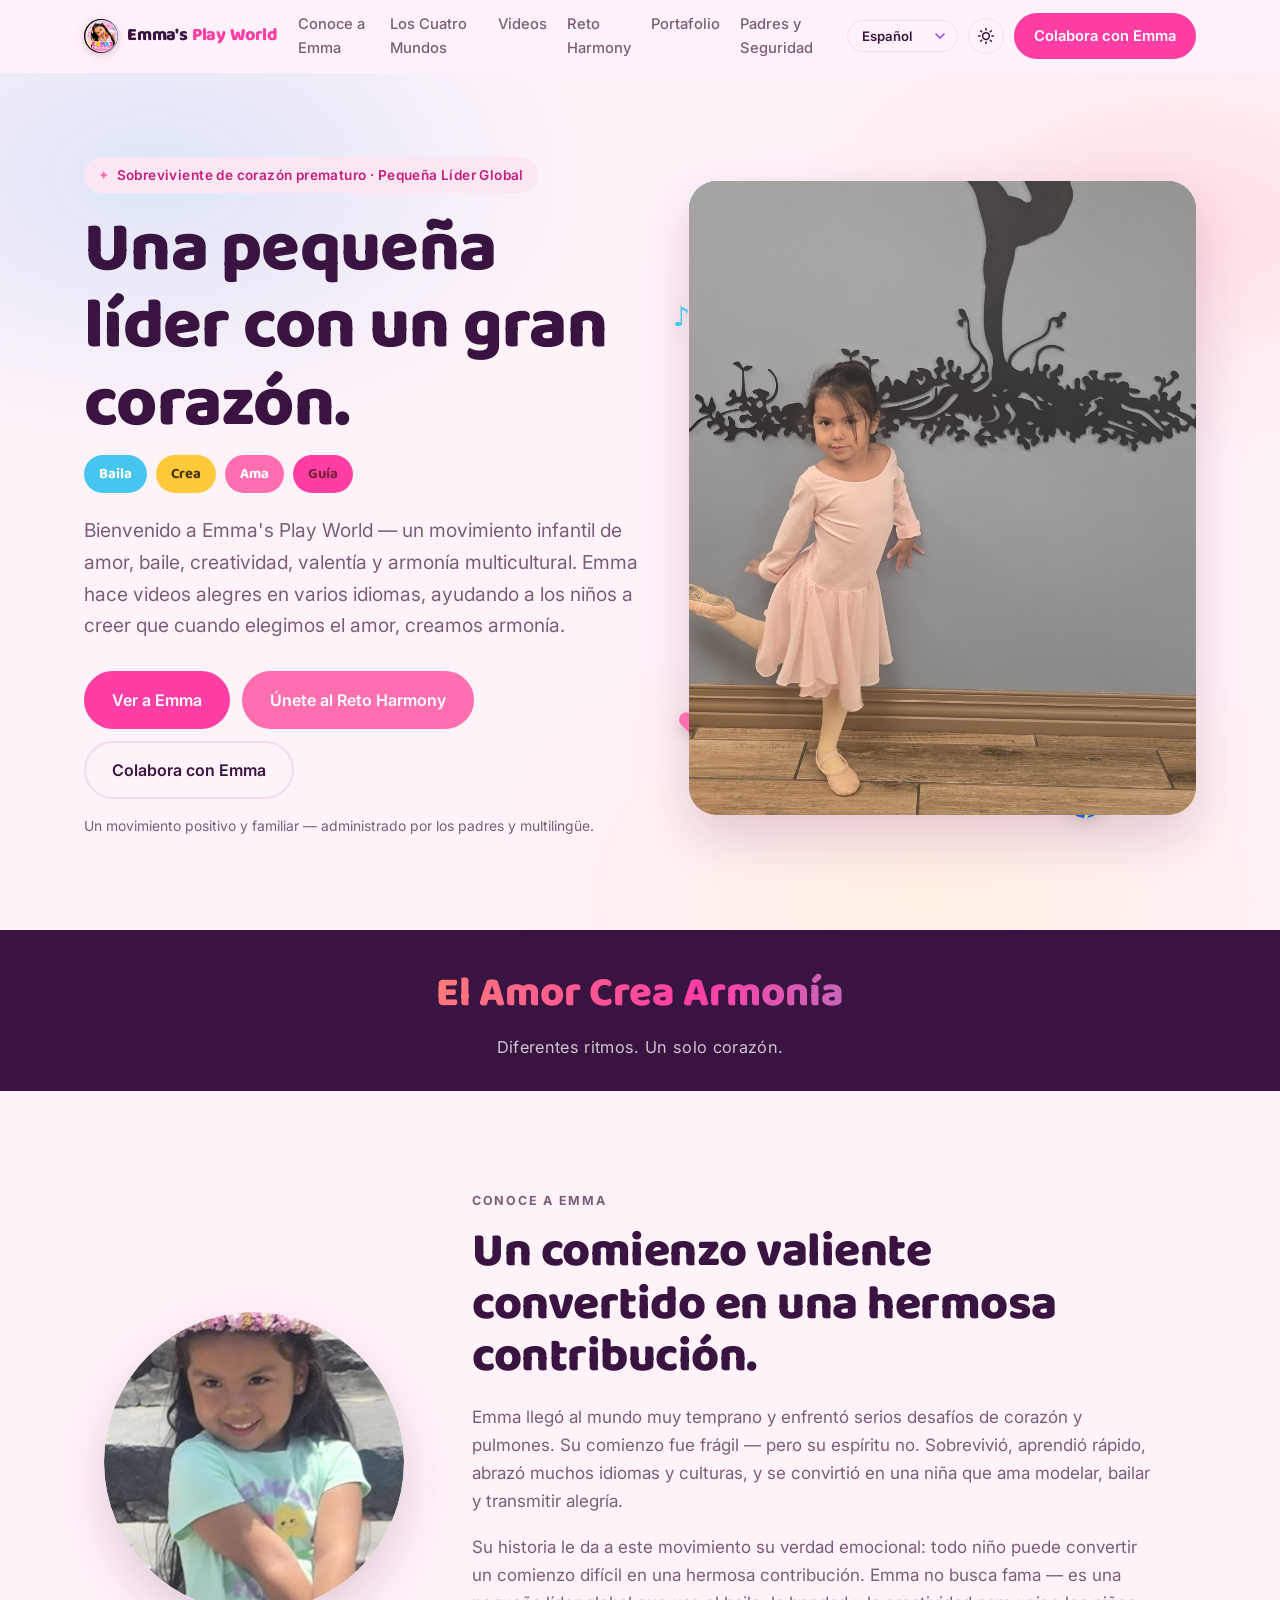
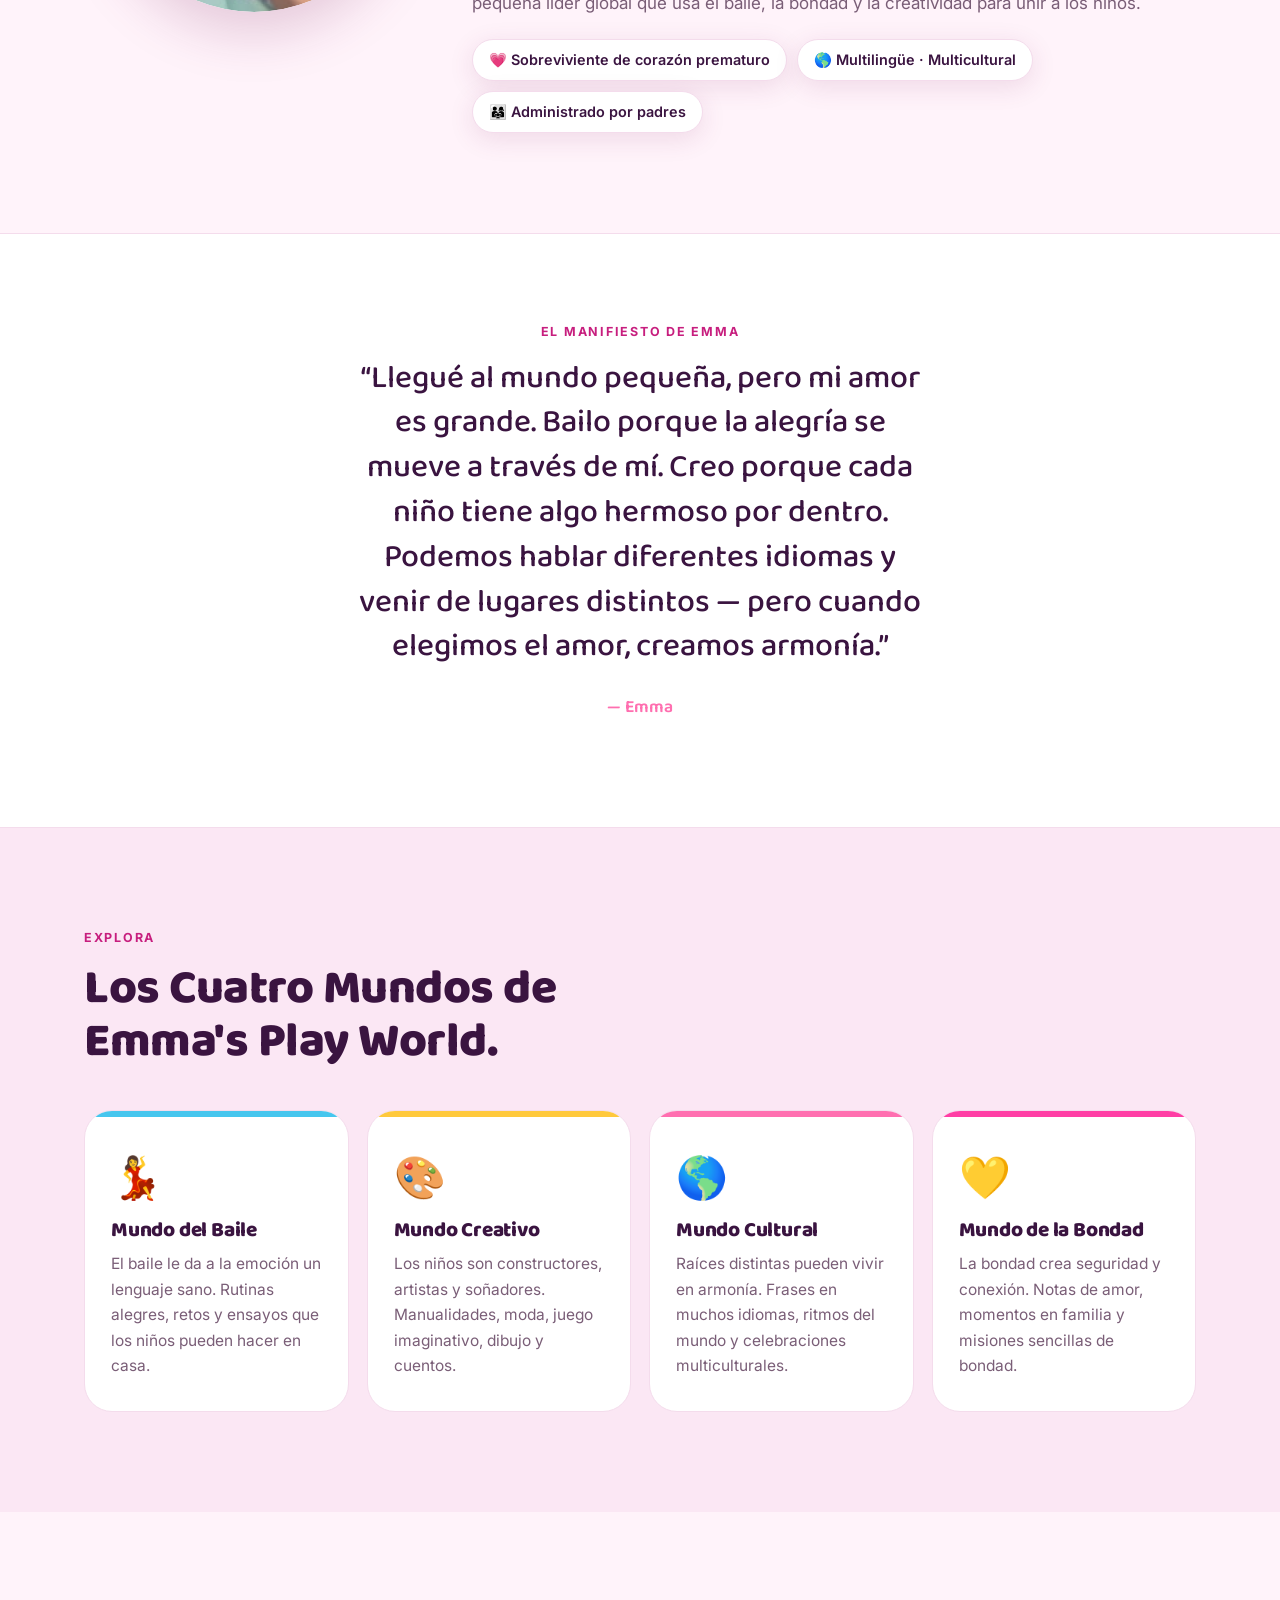
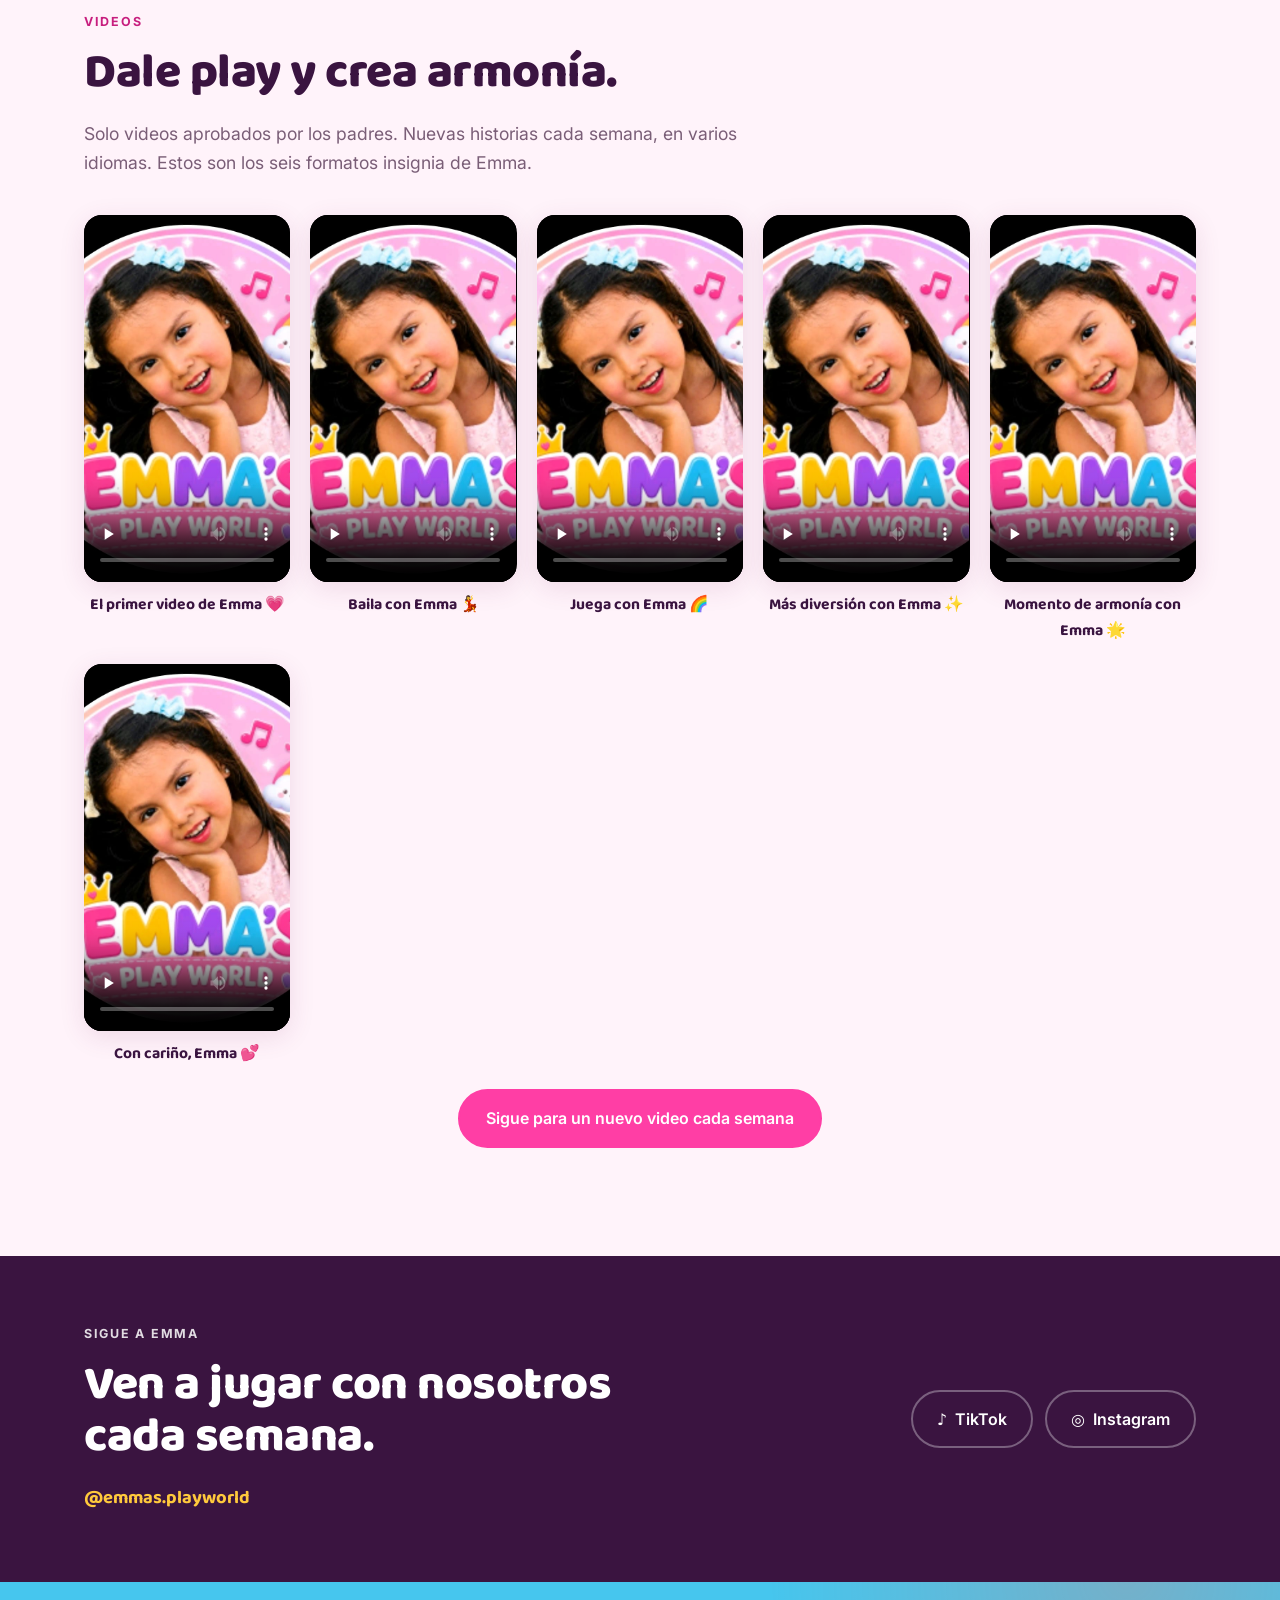
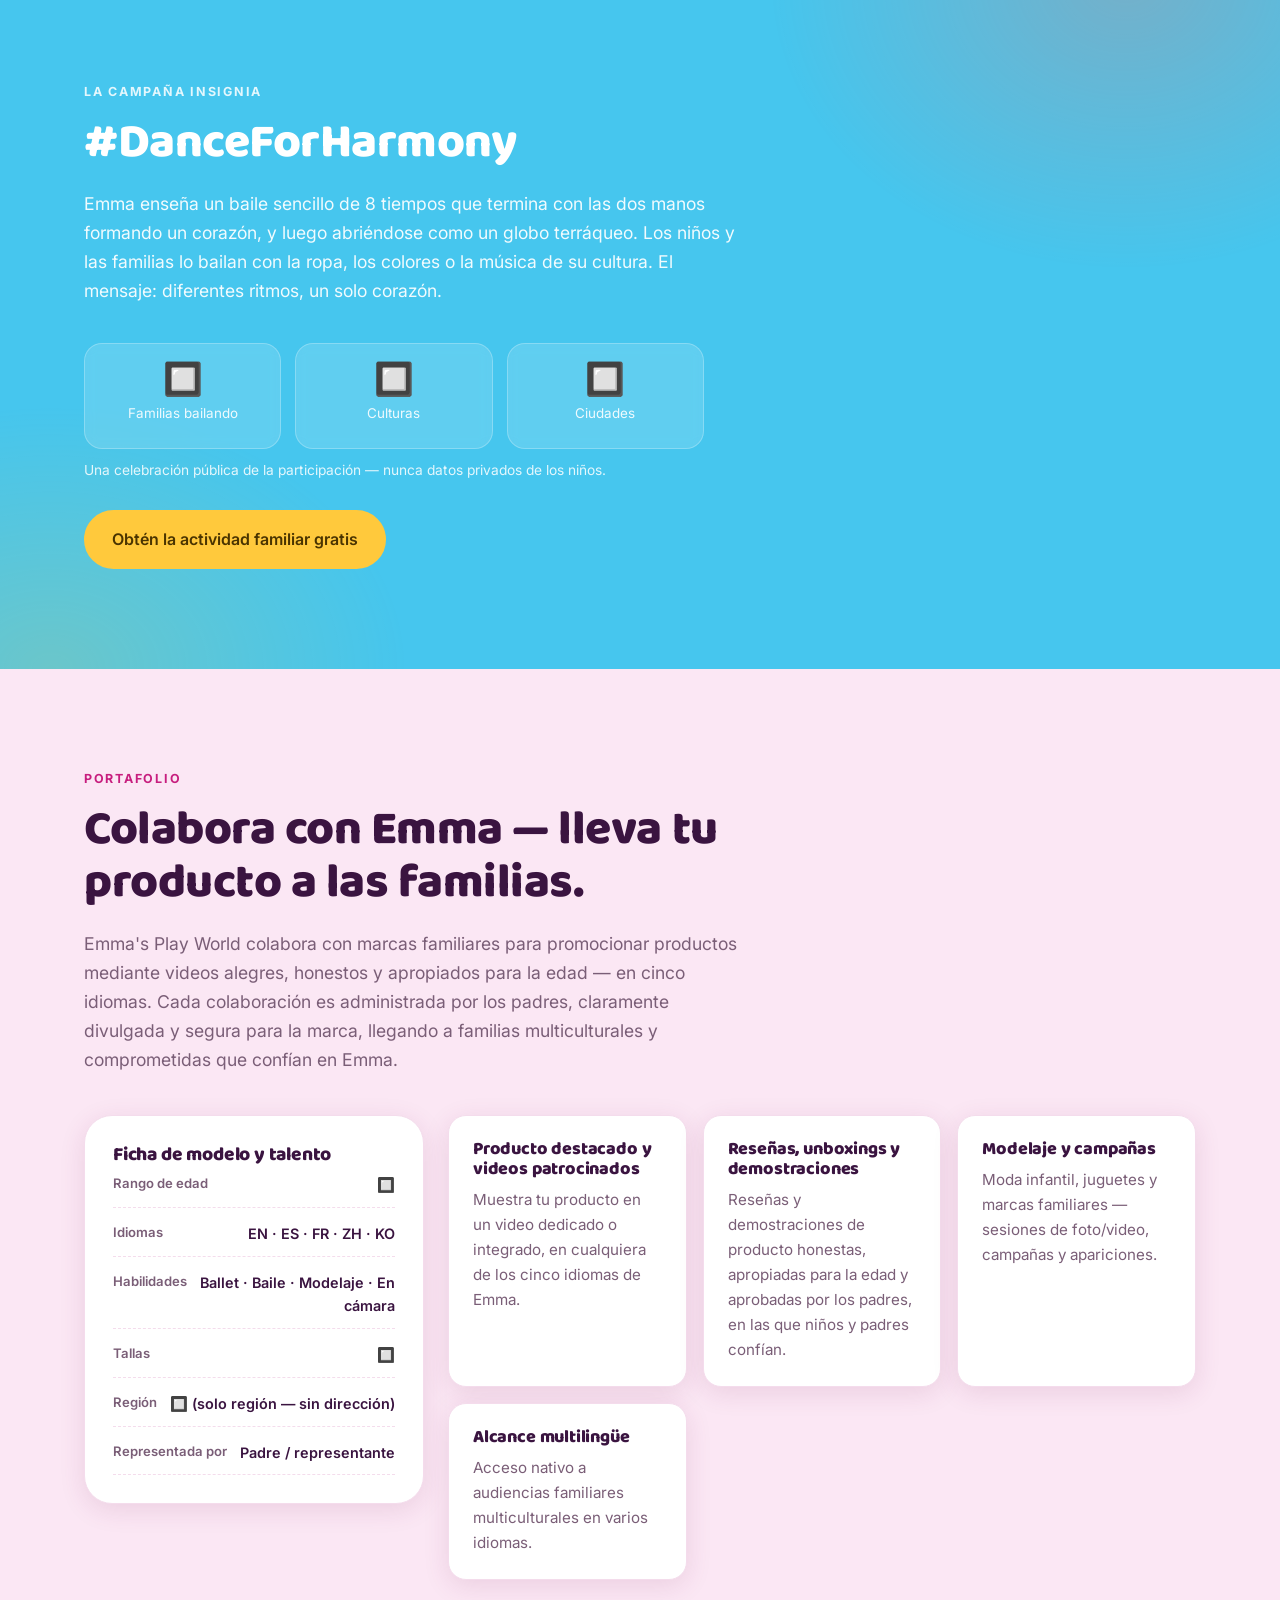
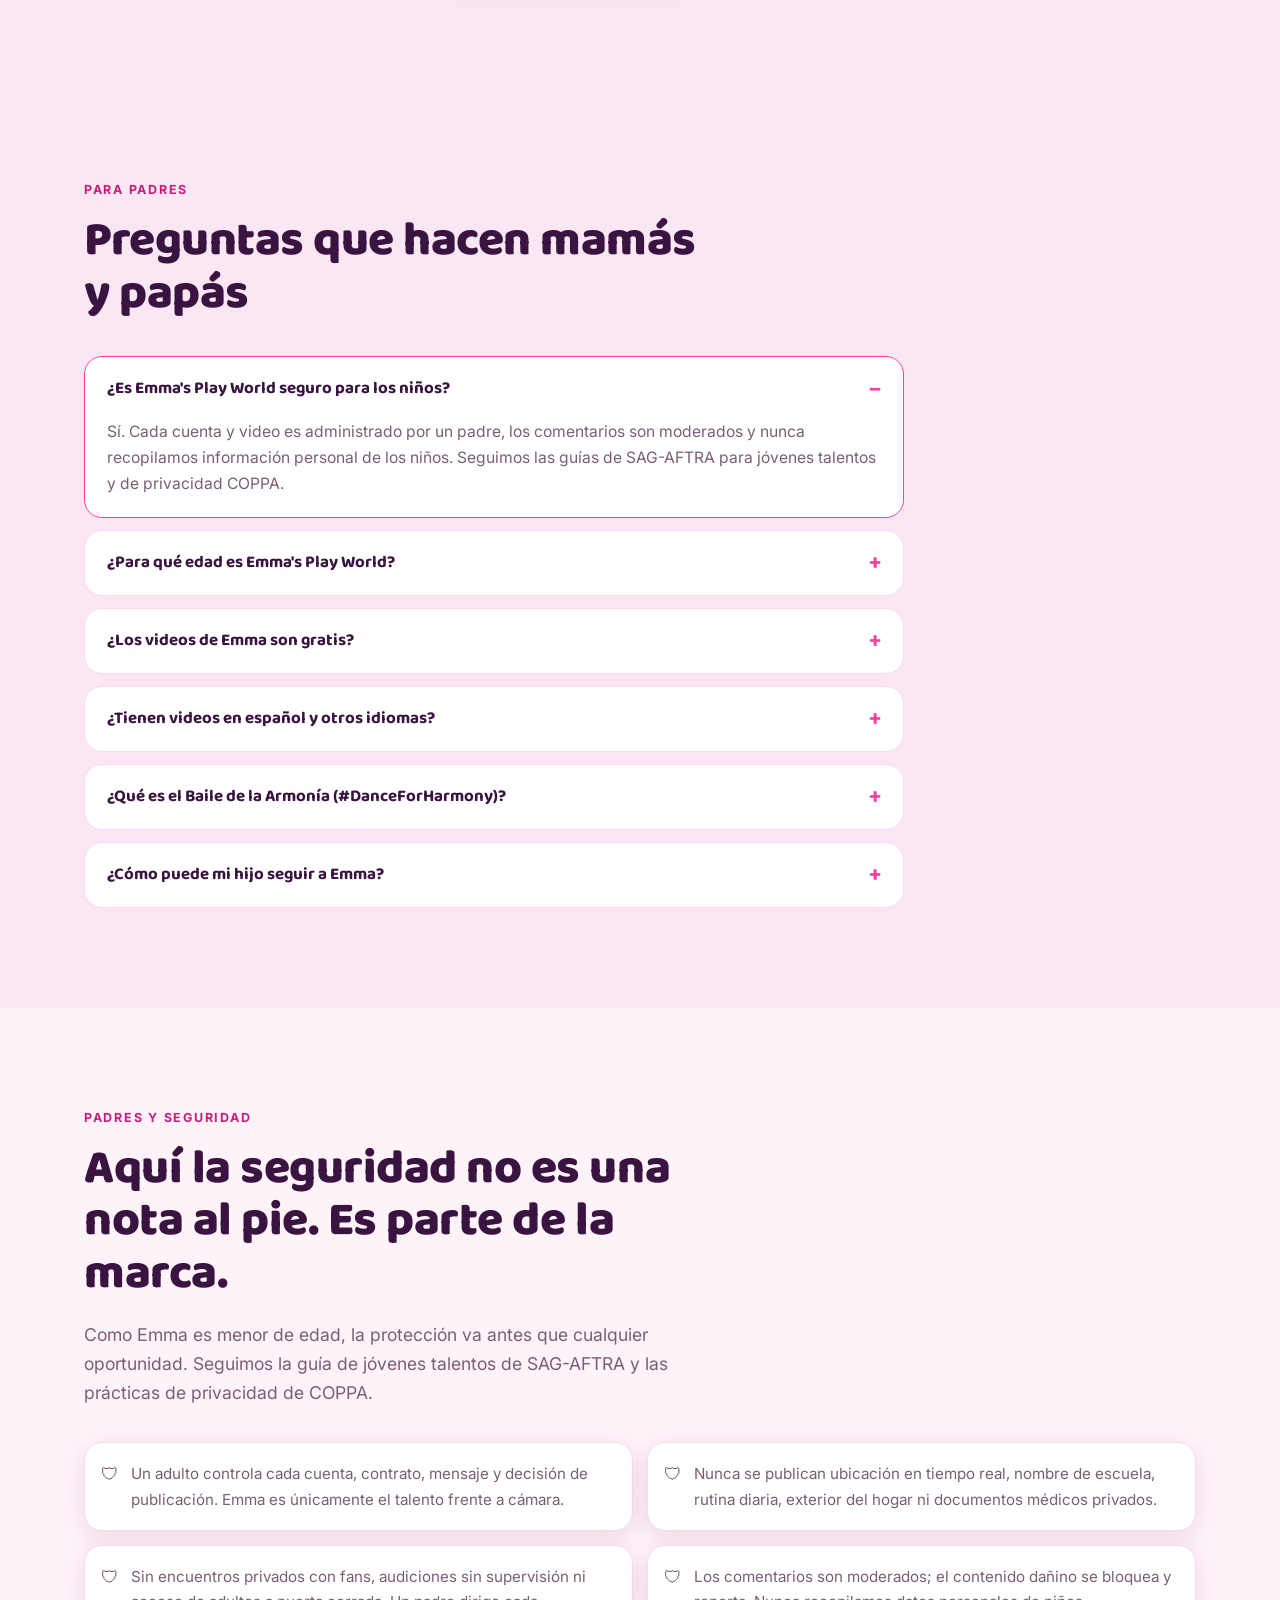
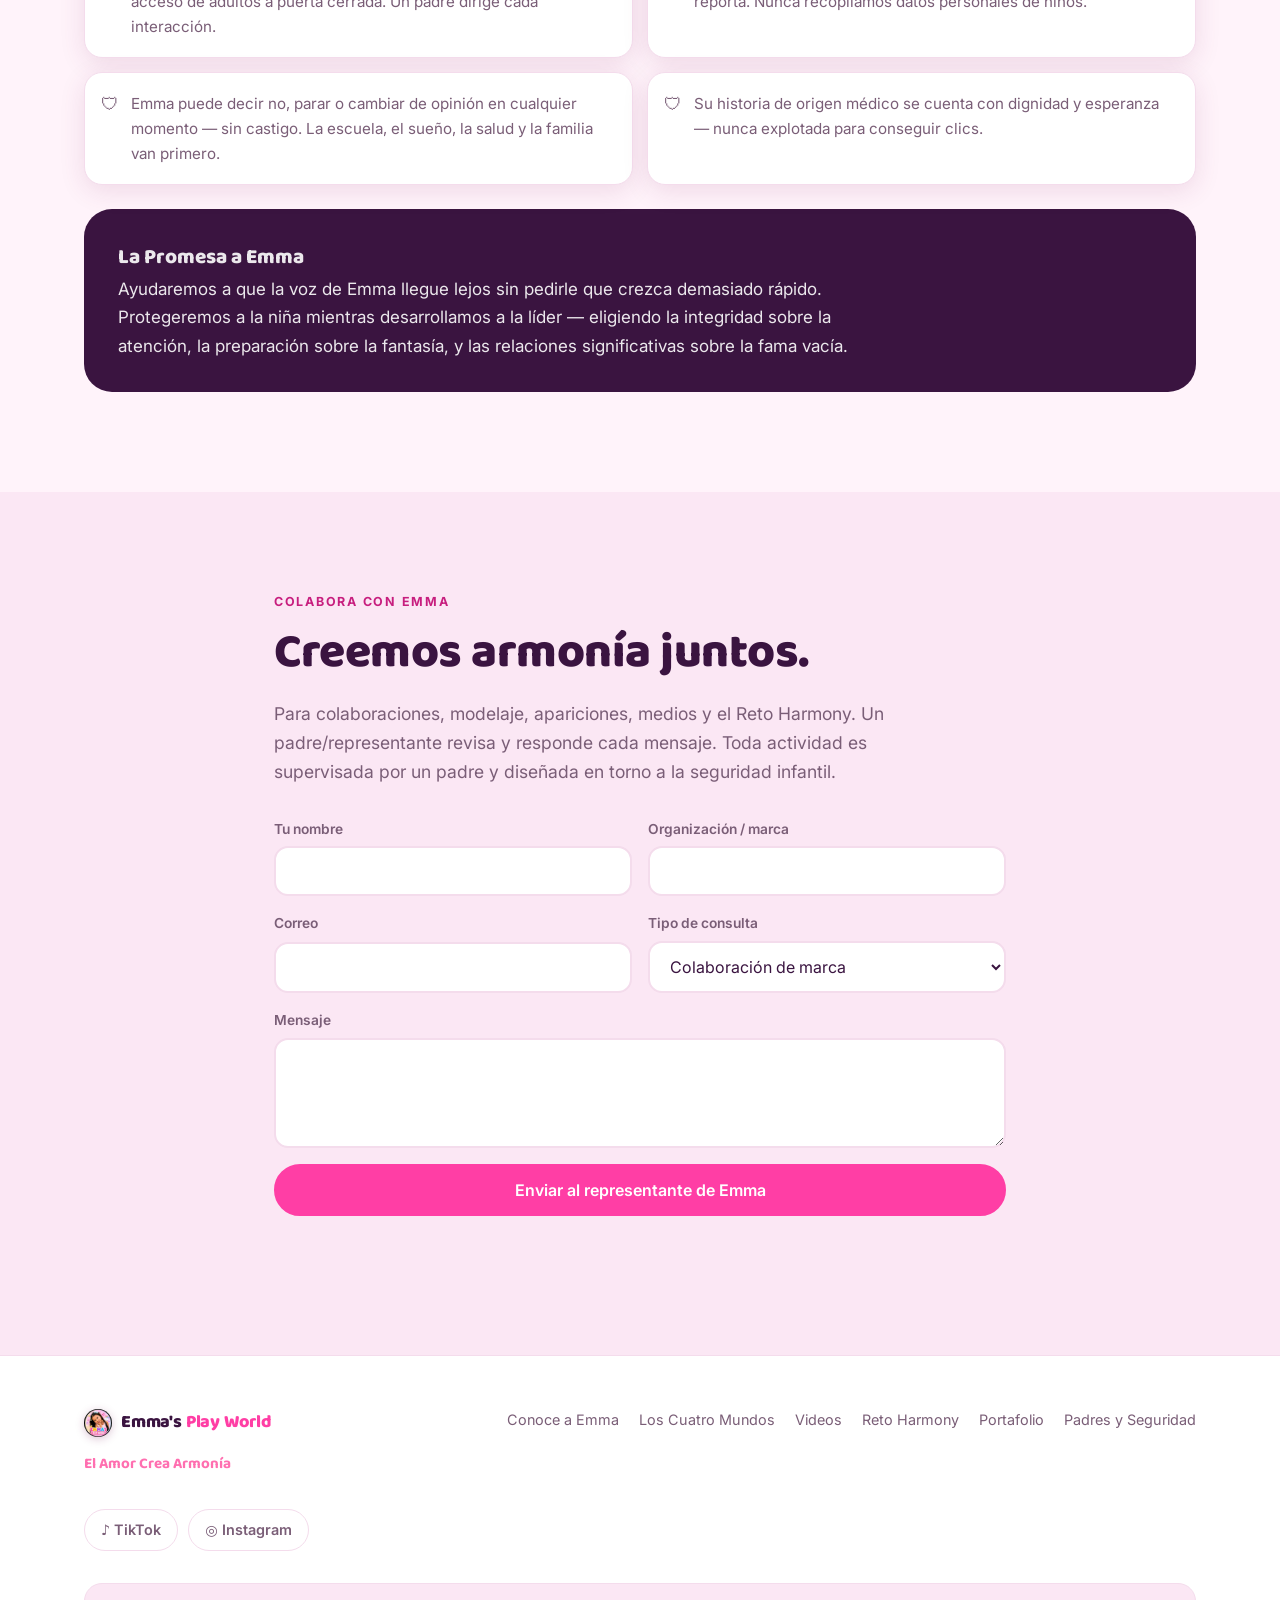
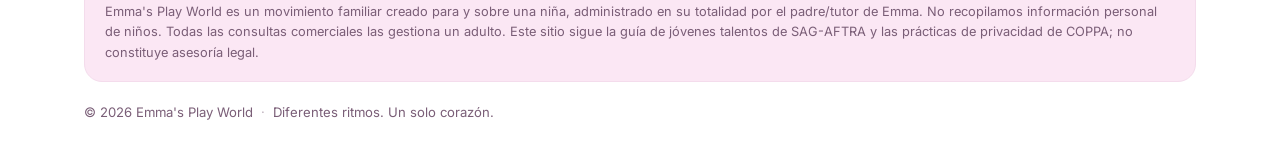
==== es/index.html @ 405274e0 "SEO/social: give each language page its own og:locale; fix og:image metadata Every page declared og:" ====
<!DOCTYPE html>
<html lang="es">
<head>
<meta charset="utf-8">
<meta name="viewport" content="width=device-width, initial-scale=1">

<meta name="epw-lang" content="es">
<title>Emma's Play World — El Amor Crea Armonía</title>
<meta name="description" content="Un movimiento infantil multilingüe administrado por los padres. Baila, crea y difunde bondad con Emma. El Amor Crea Armonía. #DanceForHarmony">
<meta name="keywords" content="kids videos for moms, safe videos for kids, free kids dance videos, videos for kids, bilingual kids content, kids dance, dance for kids, family friendly kids videos, videos para niños, niños bailando, multicultural kids, activities for kids, kids ballet, ballet for kids, little ballerina, Emma's Play World, Dance For Harmony">
<meta name="author" content="Emma's Play World">
<meta name="robots" content="index, follow, max-image-preview:large">

<link rel="canonical" href="https://www.emmasplayworld.com/es/">
<link rel="alternate" hreflang="en" href="https://www.emmasplayworld.com/">
<link rel="alternate" hreflang="es" href="https://www.emmasplayworld.com/es/">
<link rel="alternate" hreflang="zh" href="https://www.emmasplayworld.com/zh/">
<link rel="alternate" hreflang="ko" href="https://www.emmasplayworld.com/ko/">
<link rel="alternate" hreflang="fr" href="https://www.emmasplayworld.com/fr/">
<link rel="alternate" hreflang="pt" href="https://www.emmasplayworld.com/pt/">
<link rel="alternate" hreflang="en-US" href="https://www.emmasplayworld.com/">
<link rel="alternate" hreflang="en-GB" href="https://www.emmasplayworld.com/">
<link rel="alternate" hreflang="es-US" href="https://www.emmasplayworld.com/es/">
<link rel="alternate" hreflang="es-ES" href="https://www.emmasplayworld.com/es/">
<link rel="alternate" hreflang="fr-FR" href="https://www.emmasplayworld.com/fr/">
<!-- LATAM: Mexico + Central America -->
<link rel="alternate" hreflang="es-MX" href="https://www.emmasplayworld.com/es/">
<link rel="alternate" hreflang="es-GT" href="https://www.emmasplayworld.com/es/">
<link rel="alternate" hreflang="es-HN" href="https://www.emmasplayworld.com/es/">
<link rel="alternate" hreflang="es-SV" href="https://www.emmasplayworld.com/es/">
<link rel="alternate" hreflang="es-NI" href="https://www.emmasplayworld.com/es/">
<link rel="alternate" hreflang="es-CR" href="https://www.emmasplayworld.com/es/">
<link rel="alternate" hreflang="es-PA" href="https://www.emmasplayworld.com/es/">
<!-- LATAM: Caribbean -->
<link rel="alternate" hreflang="es-CU" href="https://www.emmasplayworld.com/es/">
<link rel="alternate" hreflang="es-DO" href="https://www.emmasplayworld.com/es/">
<link rel="alternate" hreflang="es-PR" href="https://www.emmasplayworld.com/es/">
<!-- LATAM: South America -->
<link rel="alternate" hreflang="es-CO" href="https://www.emmasplayworld.com/es/">
<link rel="alternate" hreflang="es-VE" href="https://www.emmasplayworld.com/es/">
<link rel="alternate" hreflang="es-EC" href="https://www.emmasplayworld.com/es/">
<link rel="alternate" hreflang="es-PE" href="https://www.emmasplayworld.com/es/">
<link rel="alternate" hreflang="es-BO" href="https://www.emmasplayworld.com/es/">
<link rel="alternate" hreflang="es-PY" href="https://www.emmasplayworld.com/es/">
<link rel="alternate" hreflang="es-CL" href="https://www.emmasplayworld.com/es/">
<link rel="alternate" hreflang="es-AR" href="https://www.emmasplayworld.com/es/">
<link rel="alternate" hreflang="es-UY" href="https://www.emmasplayworld.com/es/">
<!-- Brazil -->
<link rel="alternate" hreflang="pt-BR" href="https://www.emmasplayworld.com/pt/">
<link rel="alternate" hreflang="x-default" href="https://www.emmasplayworld.com/">

<meta property="og:type" content="website">
<meta property="og:site_name" content="Emma's Play World">
<meta property="og:title" content="Emma's Play World — El Amor Crea Armonía">
<meta property="og:description" content="Un movimiento infantil multilingüe administrado por los padres. Baila, crea y difunde bondad con Emma. El Amor Crea Armonía. #DanceForHarmony">
<meta property="og:url" content="https://www.emmasplayworld.com/es/">
<meta property="og:image" content="https://www.emmasplayworld.com/images/logo.jpg">
<meta property="og:image:type" content="image/jpeg">
<meta property="og:image:width" content="1079">
<meta property="og:image:height" content="1048">
<meta property="og:image:alt" content="Emma's Play World — logo">
<meta property="og:locale" content="es_ES">
<meta property="og:locale:alternate" content="en_US">
<meta property="og:locale:alternate" content="fr_FR">
<meta property="og:locale:alternate" content="zh_CN">
<meta property="og:locale:alternate" content="ko_KR">
<meta property="og:locale:alternate" content="pt_BR">

<meta name="twitter:card" content="summary_large_image">
<meta name="twitter:title" content="Emma's Play World — El Amor Crea Armonía">
<meta name="twitter:description" content="Un movimiento infantil multilingüe administrado por los padres. Baila, crea y difunde bondad con Emma. El Amor Crea Armonía. #DanceForHarmony">
<meta name="twitter:image" content="https://www.emmasplayworld.com/images/logo.jpg">
<meta name="twitter:image:alt" content="Emma's Play World — logo">

<meta name="theme-color" content="#FF3EA5">

<!-- favicons: real logo.jpg + SVG star fallback -->
<link rel="icon" type="image/svg+xml" href="data:image/svg+xml,%3Csvg xmlns='http://www.w3.org/2000/svg' viewBox='0 0 32 32'%3E%3Cpath d='M16 2l4 9 10 .8-7.6 6.4 2.4 9.8L16 22.6 7.2 28l2.4-9.8L2 11.8 12 11z' fill='%23FF3EA5'/%3E%3C/svg%3E">
<link rel="icon" href="/images/logo.jpg" sizes="any">
<link rel="apple-touch-icon" href="/images/logo.jpg">
<link rel="manifest" href="/manifest.webmanifest">

<link rel="preconnect" href="https://fonts.googleapis.com">
<link rel="preconnect" href="https://fonts.gstatic.com" crossorigin>
<link href="https://fonts.googleapis.com/css2?family=Baloo+2:wght@500;700;800&family=Inter:wght@400;500;600&display=swap" rel="stylesheet">

<link rel="stylesheet" href="/styles.css">

<!-- ── Schema.org (Person + WebSite). Parent-managed brand for a minor:
     deliberately NO birthDate, home address, or school. -->
<script type="application/ld+json">
{
  "@context": "https://schema.org",
  "@graph": [
    {
      "@type": "WebSite",
      "@id": "https://www.emmasplayworld.com/#website",
      "url": "https://www.emmasplayworld.com/",
      "name": "Emma's Play World",
      "inLanguage": ["en", "es", "fr", "zh", "ko"],
      "description": "A parent-managed children's movement — dance, creativity and kindness across cultures. Love Creates Harmony.",
      "publisher": { "@id": "https://www.emmasplayworld.com/#person" }
    },
    {
      "@type": "Person",
      "@id": "https://www.emmasplayworld.com/#person",
      "name": "Emma",
      "alternateName": "Emma's Play World",
      "jobTitle": "Children's Performer, Dancer & Model",
      "description": "A young multilingual performer and premature-heart survivor — a multicultural 'little global leader' who uses dance, modeling, play and kindness to help children believe that love and creation bring harmony. Content is parent-managed and family-friendly.",
      "knowsLanguage": ["en", "es", "fr", "zh", "ko"],
      "url": "https://www.emmasplayworld.com/",
      "mainEntityOfPage": "https://www.emmasplayworld.com/",
      "sameAs": [
        "https://www.tiktok.com/@emmaspayworld",
        "https://www.instagram.com/emmas.playworld"
      ]
    }
  ]
}
</script>
<!-- VideoObject structured data → eligible for Google Video results worldwide. -->
<script type="application/ld+json">
{
  "@context": "https://schema.org",
  "@graph": [
    { "@type": "VideoObject", "name": "Emma's first video", "description": "Meet Emma and her multilingual kids' movement — dance, creativity and kindness. Different rhythms, one heart. #DanceForHarmony", "thumbnailUrl": "https://www.emmasplayworld.com/images/logo.jpg", "uploadDate": "2026-07-24", "contentUrl": "https://www.emmasplayworld.com/media/emma-1.mp4", "duration": "PT32S", "isFamilyFriendly": true, "inLanguage": ["en","es","fr","zh","ko"] },
    { "@type": "VideoObject", "name": "Dance with Emma", "description": "Learn Emma's Harmony Dance and try it with your own culture's music. Kids dance for harmony in five languages. #DanceForHarmony", "thumbnailUrl": "https://www.emmasplayworld.com/images/logo.jpg", "uploadDate": "2026-07-24", "contentUrl": "https://www.emmasplayworld.com/media/emma-2.mp4", "duration": "PT18S", "isFamilyFriendly": true, "inLanguage": ["en","es","fr","zh","ko"] },
    { "@type": "VideoObject", "name": "Play with Emma", "description": "Play, create and smile with Emma — wholesome, family-friendly kids' fun in five languages. Love creates harmony. #DanceForHarmony", "thumbnailUrl": "https://www.emmasplayworld.com/images/logo.jpg", "uploadDate": "2026-07-24", "contentUrl": "https://www.emmasplayworld.com/media/emma-3.mp4", "duration": "PT37S", "isFamilyFriendly": true, "inLanguage": ["en","es","fr","zh","ko"] },
    { "@type": "VideoObject", "name": "More fun with Emma", "description": "More dance, creativity and kindness with Emma, a little global leader bringing kids together across cultures. #DanceForHarmony", "thumbnailUrl": "https://www.emmasplayworld.com/images/logo.jpg", "uploadDate": "2026-07-24", "contentUrl": "https://www.emmasplayworld.com/media/emma-4.mp4", "duration": "PT47S", "isFamilyFriendly": true, "inLanguage": ["en","es","fr","zh","ko"] },
    { "@type": "VideoObject", "name": "Harmony time with Emma", "description": "Harmony time with Emma — bilingual, multicultural kids' content built on love and kindness. Different rhythms, one heart. #DanceForHarmony", "thumbnailUrl": "https://www.emmasplayworld.com/images/logo.jpg", "uploadDate": "2026-07-24", "contentUrl": "https://www.emmasplayworld.com/media/emma-5.mp4", "duration": "PT59S", "isFamilyFriendly": true, "inLanguage": ["en","es","fr","zh","ko"] },
    { "@type": "VideoObject", "name": "Love from Emma", "description": "A little leader with a big heart. Love, dance and kindness for kids and families, in five languages. #DanceForHarmony", "thumbnailUrl": "https://www.emmasplayworld.com/images/logo.jpg", "uploadDate": "2026-07-24", "contentUrl": "https://www.emmasplayworld.com/media/emma-6.mp4", "duration": "PT7S", "isFamilyFriendly": true, "inLanguage": ["en","es","fr","zh","ko"] }
  ]
}
</script>

<!-- FAQ structured data (parent questions → eligible for Google FAQ rich results). English root only; stripped from /xx/ pages. -->

</head>
<body>

<a class="skip-link" href="#main" data-en="Skip to content" data-pt="Pular para o conteúdo" data-es="Saltar al contenido" data-zh="跳到内容" data-ko="본문으로 건너뛰기" data-fr="Aller au contenu">Saltar al contenido</a>

<!-- ─────────────────────────  NAV  ───────────────────────── -->
<header class="nav" id="nav">
  <div class="wrap nav__inner">
    <a class="brand" href="#top" aria-label="Emma's Play World home">
      <span class="brand__mark" aria-hidden="true">
        <img class="brand__logo" src="/images/logo.jpg" alt="" onerror="this.remove()">
      </span>
      <span class="brand__text">Emma's <em>Play World</em></span>
    </a>

    <nav class="nav__links" aria-label="Main">
      <a href="#about"     data-en="Meet Emma" data-pt="Conheça a Emma"        data-es="Conoce a Emma"        data-zh="认识Emma"     data-ko="엠마 소개" data-fr="Découvrir Emma">Conoce a Emma</a>
      <a href="#worlds"    data-en="The Four Worlds" data-pt="Os Quatro Mundos"  data-es="Los Cuatro Mundos"    data-zh="四个世界"     data-ko="네 개의 세계" data-fr="Les Quatre Mondes">Los Cuatro Mundos</a>
      <a href="#watch"     data-en="Watch" data-pt="Assistir"            data-es="Videos"               data-zh="观看"         data-ko="영상" data-fr="Vidéos">Videos</a>
      <a href="#challenge" data-en="Harmony Challenge" data-pt="Desafio da Harmonia" data-es="Reto Harmony"        data-zh="和谐挑战"     data-ko="하모니 챌린지" data-fr="Défi Harmony">Reto Harmony</a>
      <a href="#portfolio" data-en="Portfolio" data-pt="Portfólio"        data-es="Portafolio"           data-zh="作品集"       data-ko="포트폴리오" data-fr="Portfolio">Portafolio</a>
      <a href="#safety"    data-en="Parent &amp; Safety" data-pt="Pais &amp; Segurança" data-es="Padres y Seguridad" data-zh="家长与安全"  data-ko="부모 & 안전" data-fr="Parents et Sécurité">Padres y Seguridad</a>
    </nav>

    <div class="nav__tools">
      <label class="sr-only" for="langSelect" data-en="Language" data-pt="Idioma" data-es="Idioma" data-zh="语言" data-ko="언어" data-fr="Langue">Idioma</label>
      <select class="langsel" id="langSelect" aria-label="Language">
        <option value="en">English</option>
        <option value="es" selected>Español</option>
        <option value="zh">中文</option>
        <option value="ko">한국어</option>
        <option value="fr">Français</option>
        <option value="pt">Português</option>
      </select>
      <button class="iconbtn" id="themeToggle" type="button" aria-label="Toggle dark mode">
        <svg viewBox="0 0 24 24" width="18" height="18" fill="none" stroke="currentColor" stroke-width="2" stroke-linecap="round">
          <circle cx="12" cy="12" r="4.5"/>
          <path d="M12 2v2M12 20v2M2 12h2M20 12h2M4.9 4.9l1.4 1.4M17.7 17.7l1.4 1.4M19.1 4.9l-1.4 1.4M6.3 17.7l-1.4 1.4"/>
        </svg>
      </button>
      <a class="btn btn--sm btn--primary" href="#partners" data-en="Partner With Emma" data-pt="Seja Parceiro da Emma" data-es="Colabora con Emma" data-zh="与Emma合作" data-ko="엠마와 협업" data-fr="Collaborer avec Emma">Colabora con Emma</a>
    </div>
  </div>
</header>

<main id="main">

<!-- ─────────────────────────  HERO  ───────────────────────── -->
<section class="hero" id="top">
  <div class="wrap hero__inner">
    <div class="hero__copy">
      <p class="eyebrow">
        <span class="spark" aria-hidden="true">✦</span>
        <span data-en="Premature-heart survivor · Little Global Leader" data-pt="Sobrevivente de coração prematuro · Pequena Líder Global" data-es="Sobreviviente de corazón prematuro · Pequeña Líder Global" data-zh="早产心脏幸存者 · 小小世界领袖" data-ko="미숙아 심장 생존자 · 작은 글로벌 리더" data-fr="Survivante d'un cœur prématuré · Petite Leader Mondiale">Sobreviviente de corazón prematuro · Pequeña Líder Global</span>
      </p>

      <h1 class="hero__title" data-en="A little leader with a big heart." data-pt="Uma pequena líder com um grande coração." data-es="Una pequeña líder con un gran corazón." data-zh="一个拥有大大爱心的小小领袖。" data-ko="큰 마음을 가진 작은 리더." data-fr="Une petite leader au grand cœur.">Una pequeña líder con un gran corazón.</h1>

      <p class="hero__tags" aria-hidden="true">
        <span class="pill pill--sky"    data-en="Dance" data-pt="Dançar"  data-es="Baila" data-zh="跳舞" data-ko="춤" data-fr="Danse">Baila</span>
        <span class="pill pill--gold"   data-en="Create" data-pt="Criar" data-es="Crea"  data-zh="创作" data-ko="창작" data-fr="Créer">Crea</span>
        <span class="pill pill--coral"  data-en="Love" data-pt="Amar"   data-es="Ama"   data-zh="爱"   data-ko="사랑" data-fr="Aimer">Ama</span>
        <span class="pill pill--pink"   data-en="Lead" data-pt="Liderar"   data-es="Guía"  data-zh="引领" data-ko="리드" data-fr="Guider">Guía</span>
      </p>

      <p class="hero__sub" data-en="Welcome to Emma's Play World — a children's movement of love, dance, creativity, courage and multicultural harmony. Emma makes joyful videos in many languages, helping kids believe that when we choose love, we create harmony." data-pt="Bem-vindo ao Emma's Play World — um movimento infantil de amor, dança, criatividade, coragem e harmonia multicultural. A Emma cria vídeos alegres em vários idiomas, ajudando as crianças a acreditar que, quando escolhemos o amor, criamos harmonia." data-es="Bienvenido a Emma's Play World — un movimiento infantil de amor, baile, creatividad, valentía y armonía multicultural. Emma hace videos alegres en varios idiomas, ayudando a los niños a creer que cuando elegimos el amor, creamos armonía." data-zh="欢迎来到Emma's Play World——一个充满爱、舞蹈、创意、勇气与多元文化和谐的儿童运动。Emma用多种语言制作快乐的视频，帮助孩子们相信：当我们选择爱，就能创造和谐。" data-ko="엠마의 플레이 월드에 오신 걸 환영해요 — 사랑, 춤, 창의력, 용기, 그리고 다문화 하모니의 어린이 무브먼트예요. 엠마는 여러 언어로 즐거운 영상을 만들며, 사랑을 선택하면 하모니를 만들 수 있다는 걸 아이들에게 알려줘요." data-fr="Bienvenue dans Emma's Play World — un mouvement d'enfants fait d'amour, de danse, de créativité, de courage et d'harmonie multiculturelle. Emma crée des vidéos joyeuses en plusieurs langues, pour aider les enfants à croire que lorsqu'on choisit l'amour, on crée l'harmonie.">Bienvenido a Emma's Play World — un movimiento infantil de amor, baile, creatividad, valentía y armonía multicultural. Emma hace videos alegres en varios idiomas, ayudando a los niños a creer que cuando elegimos el amor, creamos armonía.</p>

      <div class="hero__cta">
        <a class="btn btn--primary" href="#watch" data-en="Watch Emma" data-pt="Assista à Emma" data-es="Ver a Emma" data-zh="观看Emma" data-ko="엠마 보기" data-fr="Regarder Emma">Ver a Emma</a>
        <a class="btn btn--coral" href="#challenge" data-en="Join the Harmony Challenge" data-pt="Participe do Desafio da Harmonia" data-es="Únete al Reto Harmony" data-zh="加入和谐挑战" data-ko="하모니 챌린지 참여" data-fr="Rejoindre le Défi Harmony">Únete al Reto Harmony</a>
        <a class="btn btn--ghost" href="#partners" data-en="Partner With Emma" data-pt="Seja Parceiro da Emma" data-es="Colabora con Emma" data-zh="与Emma合作" data-ko="엠마와 협업" data-fr="Collaborer avec Emma">Colabora con Emma</a>
      </div>

      <p class="hero__note" data-en="A positive, family-friendly movement — parent-managed and multilingual." data-pt="Um movimento positivo e familiar — administrado pelos pais e multilíngue." data-es="Un movimiento positivo y familiar — administrado por los padres y multilingüe." data-zh="积极、适合全家的运动——由家长管理，支持多种语言。" data-ko="긍정적이고 가족 친화적인 무브먼트 — 부모가 관리하고 여러 언어를 지원해요." data-fr="Un mouvement positif et familial — géré par les parents et multilingue.">Un movimiento positivo y familiar — administrado por los padres y multilingüe.</p>
    </div>

    <div class="hero__art">
      <div class="hero__photo">
        <!-- Emma's first ballet class 🩰 -->
        <img class="ph-img" src="/images/emma-ballet.jpg" alt="Emma in a pink ballet leotard pointing her toe, in front of a ballerina tree mural" onerror="this.remove()">
        <div class="hero__photo-inner">
          <span class="hero__photo-play" aria-hidden="true">▶</span>
          <span data-en="Emma 🩰" data-pt="Emma 🩰" data-es="Emma 🩰" data-zh="Emma 🩰" data-ko="Emma 🩰" data-fr="Emma 🩰">Emma 🩰</span>
        </div>
      </div>
      <span class="float float--star" aria-hidden="true">★</span>
      <span class="float float--heart" aria-hidden="true">♥</span>
      <span class="float float--globe" aria-hidden="true">🌎</span>
      <span class="float float--note" aria-hidden="true">♪</span>
    </div>
  </div>
</section>

<!-- ─────────────────────────  MOVEMENT BANNER  ───────────────────────── -->
<section class="band" aria-label="Movement phrase">
  <div class="wrap band__inner">
    <p class="band__phrase" data-en="Love Creates Harmony" data-pt="O Amor Cria Harmonia" data-es="El Amor Crea Armonía" data-zh="爱创造和谐" data-ko="사랑은 하모니를 만들어요" data-fr="L'Amour Crée l'Harmonie">El Amor Crea Armonía</p>
    <p class="band__sub" data-en="Different rhythms. One heart." data-pt="Ritmos diferentes. Um só coração." data-es="Diferentes ritmos. Un solo corazón." data-zh="不同的节奏，同一颗心。" data-ko="서로 다른 리듬, 하나의 마음." data-fr="Des rythmes différents. Un seul cœur.">Diferentes ritmos. Un solo corazón.</p>
  </div>
</section>

<!-- ─────────────────────────  MEET EMMA  ───────────────────────── -->
<section class="section" id="about">
  <div class="wrap about">
    <div class="about__photo">
      <div class="about__ph about__ph--round">
        <img class="ph-img" src="/images/emma-hero.jpg" alt="Emma smiling, wearing a flower crown" loading="lazy" decoding="async" onerror="this.remove()" style="object-position:center 28%">
        <span>Emma's Play World</span>
      </div>
    </div>
    <div class="about__copy">
      <p class="kicker" data-en="Meet Emma" data-pt="Conheça a Emma" data-es="Conoce a Emma" data-zh="认识Emma" data-ko="엠마 소개" data-fr="Découvrir Emma">Conoce a Emma</p>
      <h2 class="h2" data-en="A brave beginning turned into a beautiful contribution." data-pt="Um começo corajoso transformado em uma bela contribuição." data-es="Un comienzo valiente convertido en una hermosa contribución." data-zh="勇敢的开始，化作美丽的贡献。" data-ko="용감한 시작이 아름다운 기여로." data-fr="Un début courageux devenu une belle contribution.">Un comienzo valiente convertido en una hermosa contribución.</h2>
      <p data-en="Emma entered the world early and faced serious heart and pulmonary challenges. Her beginning was fragile — but her spirit was not. She survived, learned quickly, embraced many languages and cultures, and grew into a child who loves modeling, dancing and communicating joy." data-pt="A Emma chegou ao mundo muito cedo e enfrentou sérios desafios cardíacos e pulmonares. Seu começo foi frágil — mas seu espírito não. Ela sobreviveu, aprendeu rápido, abraçou muitos idiomas e culturas, e se tornou uma criança que ama modelar, dançar e transmitir alegria." data-es="Emma llegó al mundo muy temprano y enfrentó serios desafíos de corazón y pulmones. Su comienzo fue frágil — pero su espíritu no. Sobrevivió, aprendió rápido, abrazó muchos idiomas y culturas, y se convirtió en una niña que ama modelar, bailar y transmitir alegría." data-zh="Emma很早就来到这个世界，面临严重的心脏和肺部挑战。她的起点很脆弱——但她的精神并不脆弱。她活了下来，学得很快，拥抱了多种语言和文化，成长为一个热爱模特、舞蹈和传递快乐的孩子。" data-ko="엠마는 세상에 아주 일찍 태어나 심각한 심장과 폐 문제를 겪었어요. 시작은 연약했지만, 그 정신만은 그렇지 않았죠. 엠마는 살아남았고, 빠르게 배우며 여러 언어와 문화를 품고, 모델과 춤, 그리고 기쁨을 전하는 걸 사랑하는 아이로 자랐어요." data-fr="Emma est arrivée au monde très tôt et a affronté de graves problèmes cardiaques et pulmonaires. Son début fut fragile — mais pas son esprit. Elle a survécu, appris vite, embrassé de nombreuses langues et cultures, et est devenue une enfant qui adore le mannequinat, la danse et transmettre la joie.">Emma llegó al mundo muy temprano y enfrentó serios desafíos de corazón y pulmones. Su comienzo fue frágil — pero su espíritu no. Sobrevivió, aprendió rápido, abrazó muchos idiomas y culturas, y se convirtió en una niña que ama modelar, bailar y transmitir alegría.</p>
      <p data-en="Her story gives this movement its emotional truth: every child can turn a difficult beginning into a beautiful contribution. Emma isn't chasing fame — she's a little global leader using dance, kindness and creativity to bring children together." data-pt="A história dela dá a este movimento sua verdade emocional: toda criança pode transformar um começo difícil em uma bela contribuição. A Emma não busca fama — é uma pequena líder global que usa a dança, a bondade e a criatividade para unir as crianças." data-es="Su historia le da a este movimiento su verdad emocional: todo niño puede convertir un comienzo difícil en una hermosa contribución. Emma no busca fama — es una pequeña líder global que usa el baile, la bondad y la creatividad para unir a los niños." data-zh="她的故事赋予这场运动情感上的真谛：每个孩子都能把艰难的开始变成美丽的贡献。Emma并不追逐名气——她是一位小小的世界领袖，用舞蹈、善良和创意把孩子们连结在一起。" data-ko="엠마의 이야기는 이 무브먼트에 감정적 진실을 줘요: 모든 아이는 힘든 시작을 아름다운 기여로 바꿀 수 있어요. 엠마는 명성을 좇지 않아요 — 춤과 친절, 창의력으로 아이들을 하나로 모으는 작은 글로벌 리더예요." data-fr="Son histoire donne à ce mouvement sa vérité émotionnelle : chaque enfant peut transformer un début difficile en une belle contribution. Emma ne court pas après la célébrité — c'est une petite leader mondiale qui utilise la danse, la gentillesse et la créativité pour rassembler les enfants.">Su historia le da a este movimiento su verdad emocional: todo niño puede convertir un comienzo difícil en una hermosa contribución. Emma no busca fama — es una pequeña líder global que usa el baile, la bondad y la creatividad para unir a los niños.</p>
      <ul class="badges">
        <li class="badge" data-en="💗 Premature-heart survivor" data-pt="💗 Sobrevivente de coração prematuro" data-es="💗 Sobreviviente de corazón prematuro" data-zh="💗 早产心脏幸存者" data-ko="💗 미숙아 심장 생존자" data-fr="💗 Survivante d'un cœur prématuré">💗 Sobreviviente de corazón prematuro</li>
        <li class="badge" data-en="🌎 Multilingual · Multicultural" data-pt="🌎 Multilíngue · Multicultural" data-es="🌎 Multilingüe · Multicultural" data-zh="🌎 多语 · 多元文化" data-ko="🌎 다국어 · 다문화" data-fr="🌎 Multilingue · Multiculturelle">🌎 Multilingüe · Multicultural</li>
        <li class="badge" data-en="👨‍👩‍👧 Parent-managed" data-pt="👨‍👩‍👧 Administrado pelos pais" data-es="👨‍👩‍👧 Administrado por padres" data-zh="👨‍👩‍👧 家长管理" data-ko="👨‍👩‍👧 부모 관리" data-fr="👨‍👩‍👧 Gérée par les parents">👨‍👩‍👧 Administrado por padres</li>
      </ul>
    </div>
  </div>
</section>

<!-- ─────────────────────────  MANIFESTO  ───────────────────────── -->
<section class="manifesto" id="manifesto">
  <div class="wrap">
    <p class="kicker kicker--center" data-en="Emma's manifesto" data-pt="O manifesto da Emma" data-es="El manifiesto de Emma" data-zh="Emma的宣言" data-ko="엠마의 선언" data-fr="Le manifeste d'Emma">El manifiesto de Emma</p>
    <blockquote class="manifesto__quote" data-en="&ldquo;I came into the world small, but my love is big. I dance because joy moves through me. I create because every child has something beautiful inside. We may speak different languages and come from different places — but when we choose love, we create harmony.&rdquo;" data-pt="&ldquo;Cheguei ao mundo pequena, mas o meu amor é grande. Eu danço porque a alegria passa por mim. Eu crio porque toda criança tem algo lindo por dentro. Podemos falar idiomas diferentes e vir de lugares diferentes — mas quando escolhemos o amor, criamos harmonia.&rdquo;" data-es="&ldquo;Llegué al mundo pequeña, pero mi amor es grande. Bailo porque la alegría se mueve a través de mí. Creo porque cada niño tiene algo hermoso por dentro. Podemos hablar diferentes idiomas y venir de lugares distintos — pero cuando elegimos el amor, creamos armonía.&rdquo;" data-zh="「我来到这个世界时很小，但我的爱很大。我跳舞，因为快乐在我心中流动。我创作，因为每个孩子内心都有美好的东西。我们也许说着不同的语言、来自不同的地方——但当我们选择爱，就创造了和谐。」" data-ko="「나는 아주 작게 태어났지만, 내 사랑은 커요. 기쁨이 내 안에서 흐르기에 나는 춤춰요. 모든 아이의 마음속엔 아름다운 것이 있기에 나는 창작해요. 우리는 서로 다른 언어를 쓰고 다른 곳에서 왔지만 — 사랑을 선택하면, 하모니를 만들어요.」" data-fr="«Je suis venue au monde toute petite, mais mon amour est grand. Je danse parce que la joie coule en moi. Je crée parce que chaque enfant a quelque chose de beau en lui. Nous parlons peut-être des langues différentes et venons d'endroits différents — mais lorsque nous choisissons l'amour, nous créons l'harmonie.»">&ldquo;Llegué al mundo pequeña, pero mi amor es grande. Bailo porque la alegría se mueve a través de mí. Creo porque cada niño tiene algo hermoso por dentro. Podemos hablar diferentes idiomas y venir de lugares distintos — pero cuando elegimos el amor, creamos armonía.&rdquo;</blockquote>
    <p class="manifesto__sign" data-en="— Emma" data-pt="— Emma" data-es="— Emma" data-zh="— Emma" data-ko="— Emma" data-fr="— Emma">— Emma</p>
  </div>
</section>

<!-- ─────────────────────────  THE FOUR WORLDS  ───────────────────────── -->
<section class="section section--tint" id="worlds">
  <div class="wrap">
    <p class="kicker" data-en="Explore" data-pt="Explore" data-es="Explora" data-zh="探索" data-ko="둘러보기" data-fr="Explorer">Explora</p>
    <h2 class="h2" data-en="The Four Worlds of Emma's Play World." data-pt="Os Quatro Mundos do Emma's Play World." data-es="Los Cuatro Mundos de Emma's Play World." data-zh="Emma's Play World的四个世界。" data-ko="엠마의 플레이 월드, 네 개의 세계." data-fr="Les Quatre Mondes d'Emma's Play World.">Los Cuatro Mundos de Emma's Play World.</h2>

    <div class="worlds">
      <article class="world world--dance">
        <span class="world__emoji" aria-hidden="true">💃</span>
        <h3 data-en="Dance World" data-pt="Mundo da Dança" data-es="Mundo del Baile" data-zh="舞蹈世界" data-ko="댄스 월드" data-fr="Monde de la Danse">Mundo del Baile</h3>
        <p data-en="Dance gives emotion a healthy language. Joyful routines, challenges and rehearsals kids can do at home." data-pt="A dança dá à emoção uma linguagem saudável. Rotinas alegres, desafios e ensaios que as crianças podem fazer em casa." data-es="El baile le da a la emoción un lenguaje sano. Rutinas alegres, retos y ensayos que los niños pueden hacer en casa." data-zh="舞蹈让情感有了健康的语言。孩子们可以在家跟着做的快乐律动、挑战和排练。" data-ko="춤은 감정에 건강한 언어를 줘요. 집에서 따라 할 수 있는 즐거운 루틴, 챌린지, 연습." data-fr="La danse donne à l'émotion un langage sain. Des chorégraphies joyeuses, des défis et des répétitions que les enfants peuvent faire à la maison.">El baile le da a la emoción un lenguaje sano. Rutinas alegres, retos y ensayos que los niños pueden hacer en casa.</p>
      </article>
      <article class="world world--create">
        <span class="world__emoji" aria-hidden="true">🎨</span>
        <h3 data-en="Creative World" data-pt="Mundo Criativo" data-es="Mundo Creativo" data-zh="创意世界" data-ko="크리에이티브 월드" data-fr="Monde Créatif">Mundo Creativo</h3>
        <p data-en="Children are builders, artists and dreamers. Crafts, fashion, imaginative play, drawing and storytelling." data-pt="As crianças são construtoras, artistas e sonhadoras. Artesanato, moda, brincadeiras imaginativas, desenho e histórias." data-es="Los niños son constructores, artistas y soñadores. Manualidades, moda, juego imaginativo, dibujo y cuentos." data-zh="孩子是建造者、艺术家和梦想家。手工、时尚、想象力游戏、绘画和讲故事。" data-ko="아이들은 만드는 사람, 예술가, 꿈꾸는 사람이에요. 만들기, 패션, 상상 놀이, 그림, 이야기." data-fr="Les enfants sont des bâtisseurs, des artistes et des rêveurs. Bricolage, mode, jeux imaginatifs, dessin et contes.">Los niños son constructores, artistas y soñadores. Manualidades, moda, juego imaginativo, dibujo y cuentos.</p>
      </article>
      <article class="world world--culture">
        <span class="world__emoji" aria-hidden="true">🌎</span>
        <h3 data-en="Culture World" data-pt="Mundo da Cultura" data-es="Mundo Cultural" data-zh="文化世界" data-ko="컬처 월드" data-fr="Monde des Cultures">Mundo Cultural</h3>
        <p data-en="Different roots can live in harmony. Phrases in many languages, world rhythms and multicultural celebrations." data-pt="Raízes diferentes podem viver em harmonia. Frases em vários idiomas, ritmos do mundo e celebrações multiculturais." data-es="Raíces distintas pueden vivir en armonía. Frases en muchos idiomas, ritmos del mundo y celebraciones multiculturales." data-zh="不同的根也能和谐共存。多种语言的短语、世界节奏和多元文化庆典。" data-ko="서로 다른 뿌리도 하모니를 이룰 수 있어요. 여러 언어의 표현, 세계의 리듬, 다문화 축제." data-fr="Des racines différentes peuvent vivre en harmonie. Des expressions en plusieurs langues, des rythmes du monde et des fêtes multiculturelles.">Raíces distintas pueden vivir en armonía. Frases en muchos idiomas, ritmos del mundo y celebraciones multiculturales.</p>
      </article>
      <article class="world world--kind">
        <span class="world__emoji" aria-hidden="true">💛</span>
        <h3 data-en="Kindness World" data-pt="Mundo da Bondade" data-es="Mundo de la Bondad" data-zh="善良世界" data-ko="카인드니스 월드" data-fr="Monde de la Gentillesse">Mundo de la Bondad</h3>
        <p data-en="Kindness creates safety and connection. Love notes, family moments and simple kindness missions." data-pt="A bondade cria segurança e conexão. Bilhetes de amor, momentos em família e missões simples de bondade." data-es="La bondad crea seguridad y conexión. Notas de amor, momentos en familia y misiones sencillas de bondad." data-zh="善良带来安全与连结。爱心便条、家庭时光和简单的善良小任务。" data-ko="친절은 안전과 연결을 만들어요. 사랑의 쪽지, 가족의 순간, 그리고 간단한 친절 미션." data-fr="La gentillesse crée la sécurité et le lien. Petits mots d'amour, moments en famille et petites missions de gentillesse.">La bondad crea seguridad y conexión. Notas de amor, momentos en familia y misiones sencillas de bondad.</p>
      </article>
    </div>
  </div>
</section>

<!-- ─────────────────────────  WATCH  ───────────────────────── -->
<section class="section" id="watch">
  <div class="wrap">
    <p class="kicker" data-en="Watch" data-pt="Assistir" data-es="Videos" data-zh="观看" data-ko="영상" data-fr="Vidéos">Videos</p>
    <h2 class="h2" data-en="Press play and create harmony." data-pt="Aperte o play e crie harmonia." data-es="Dale play y crea armonía." data-zh="按下播放，创造和谐。" data-ko="재생을 누르고 하모니를 만들어요." data-fr="Appuie sur play et crée l'harmonie.">Dale play y crea armonía.</h2>
    <p class="lead" data-en="Only parent-approved videos. New stories every week, in many languages. These are Emma's six signature formats." data-pt="Apenas vídeos aprovados pelos pais. Novas histórias toda semana, em vários idiomas. Estes são os seis formatos exclusivos da Emma." data-es="Solo videos aprobados por los padres. Nuevas historias cada semana, en varios idiomas. Estos son los seis formatos insignia de Emma." data-zh="只发布家长审核过的视频。每周都有新故事，支持多种语言。这是Emma的六个招牌栏目。" data-ko="부모가 승인한 영상만 올려요. 매주 새로운 이야기를 여러 언어로. 엠마의 대표 6가지 포맷이에요." data-fr="Uniquement des vidéos approuvées par les parents. De nouvelles histoires chaque semaine, en plusieurs langues. Voici les six formats phares d'Emma.">Solo videos aprobados por los padres. Nuevas historias cada semana, en varios idiomas. Estos son los seis formatos insignia de Emma.</p>

    <!-- Emma's real videos -->
    <div class="vidgrid">
      <figure class="vidcard">
        <div class="vidcard__frame"><video controls playsinline preload="none" poster="/images/logo.jpg"><source src="/media/emma-1.mp4" type="video/mp4"></video></div>
        <figcaption data-en="Emma's first video 💗" data-pt="O primeiro vídeo da Emma 💗" data-es="El primer video de Emma 💗" data-fr="La première vidéo d'Emma 💗" data-zh="Emma的第一个视频 💗" data-ko="엠마의 첫 영상 💗">El primer video de Emma 💗</figcaption>
      </figure>
      <figure class="vidcard">
        <div class="vidcard__frame"><video controls playsinline preload="none" poster="/images/logo.jpg"><source src="/media/emma-2.mp4" type="video/mp4"></video></div>
        <figcaption data-en="Dance with Emma 💃" data-pt="Dance com a Emma 💃" data-es="Baila con Emma 💃" data-fr="Danse avec Emma 💃" data-zh="和Emma一起跳舞 💃" data-ko="엠마와 함께 춤을 💃">Baila con Emma 💃</figcaption>
      </figure>
      <figure class="vidcard">
        <div class="vidcard__frame"><video controls playsinline preload="none" poster="/images/logo.jpg"><source src="/media/emma-3.mp4" type="video/mp4"></video></div>
        <figcaption data-en="Play with Emma 🌈" data-pt="Brinque com a Emma 🌈" data-es="Juega con Emma 🌈" data-fr="Joue avec Emma 🌈" data-zh="和Emma一起玩 🌈" data-ko="엠마와 함께 놀아요 🌈">Juega con Emma 🌈</figcaption>
      </figure>
      <figure class="vidcard">
        <div class="vidcard__frame"><video controls playsinline preload="none" poster="/images/logo.jpg"><source src="/media/emma-4.mp4" type="video/mp4"></video></div>
        <figcaption data-en="More fun with Emma ✨" data-pt="Mais diversão com a Emma ✨" data-es="Más diversión con Emma ✨" data-fr="Encore plus avec Emma ✨" data-zh="和Emma更多欢乐 ✨" data-ko="엠마와 더 즐거운 시간 ✨">Más diversión con Emma ✨</figcaption>
      </figure>
      <figure class="vidcard">
        <div class="vidcard__frame"><video controls playsinline preload="none" poster="/images/logo.jpg"><source src="/media/emma-5.mp4" type="video/mp4"></video></div>
        <figcaption data-en="Harmony time with Emma 🌟" data-pt="Hora da harmonia com a Emma 🌟" data-es="Momento de armonía con Emma 🌟" data-fr="Un moment d'harmonie avec Emma 🌟" data-zh="和Emma的和谐时光 🌟" data-ko="엠마와 하모니 타임 🌟">Momento de armonía con Emma 🌟</figcaption>
      </figure>
      <figure class="vidcard">
        <div class="vidcard__frame"><video controls playsinline preload="none" poster="/images/logo.jpg"><source src="/media/emma-6.mp4" type="video/mp4"></video></div>
        <figcaption data-en="Love from Emma 💕" data-pt="Amor da Emma 💕" data-es="Con cariño, Emma 💕" data-fr="Avec amour, Emma 💕" data-zh="Emma的爱心时刻 💕" data-ko="엠마의 사랑을 담아 💕">Con cariño, Emma 💕</figcaption>
      </figure>
    </div>
    <p class="vidgrid__cta"><a class="btn btn--primary" href="#follow" data-en="Follow for a new video every week" data-pt="Siga para um novo vídeo toda semana" data-es="Sigue para un nuevo video cada semana" data-fr="Suis pour une nouvelle vidéo chaque semaine" data-zh="关注，每周都有新视频" data-ko="매주 새 영상을 위해 팔로우">Sigue para un nuevo video cada semana</a></p>

  </div>
</section>

<!-- ─────────────────────────  FOLLOW  ───────────────────────── -->
<section class="follow" id="follow">
  <div class="wrap follow__inner">
    <div class="follow__text">
      <p class="kicker kicker--light" data-en="Follow Emma" data-pt="Siga a Emma" data-es="Sigue a Emma" data-zh="关注Emma" data-ko="엠마 팔로우" data-fr="Suivre Emma">Sigue a Emma</p>
      <h2 class="h2 h2--light" data-en="Come play with us every week." data-pt="Venha brincar com a gente toda semana." data-es="Ven a jugar con nosotros cada semana." data-zh="每周都来和我们一起玩。" data-ko="매주 우리와 함께 놀아요." data-fr="Viens jouer avec nous chaque semaine.">Ven a jugar con nosotros cada semana.</h2>
      <p class="follow__handle">@emmas.playworld</p>
    </div>
    <div class="follow__links">
      <a class="social__btn" href="https://www.tiktok.com/@emmaspayworld" target="_blank" rel="noopener noreferrer">
        <span aria-hidden="true">♪</span> TikTok
      </a>
      <a class="social__btn" href="https://www.instagram.com/emmas.playworld" target="_blank" rel="noopener noreferrer">
        <span aria-hidden="true">◎</span> Instagram
      </a>
    </div>
  </div>
</section>

<!-- ─────────────────────────  HARMONY CHALLENGE  ───────────────────────── -->
<section class="section challenge" id="challenge">
  <div class="wrap">
    <div class="challenge__head">
      <p class="kicker kicker--light" data-en="The flagship campaign" data-pt="A campanha principal" data-es="La campaña insignia" data-zh="旗舰活动" data-ko="대표 캠페인" data-fr="La campagne phare">La campaña insignia</p>
      <h2 class="h2 h2--light">#DanceForHarmony</h2>
      <p class="lead lead--light" data-en="Emma teaches an easy 8-count dance that ends with two hands forming a heart, then opening outward like a globe. Children and families perform it in the clothing, colors or music of their culture. The message: different rhythms, one heart." data-pt="A Emma ensina uma dança fácil de 8 tempos que termina com as duas mãos formando um coração e depois se abrindo como um globo. Crianças e famílias a dançam com as roupas, cores ou música da sua cultura. A mensagem: ritmos diferentes, um só coração." data-es="Emma enseña un baile sencillo de 8 tiempos que termina con las dos manos formando un corazón, y luego abriéndose como un globo terráqueo. Los niños y las familias lo bailan con la ropa, los colores o la música de su cultura. El mensaje: diferentes ritmos, un solo corazón." data-zh="Emma教一段简单的8拍舞蹈，最后双手合成一颗心，再像地球一样向外展开。孩子和家庭们穿上自己文化的服装、颜色或音乐来跳。寓意是：不同的节奏，同一颗心。" data-ko="엠마가 쉬운 8박자 춤을 알려줘요. 두 손으로 하트를 만들고, 지구본처럼 바깥으로 펼쳐지며 끝나요. 아이들과 가족은 자기 문화의 옷, 색, 음악으로 춤춰요. 메시지는: 서로 다른 리듬, 하나의 마음." data-fr="Emma enseigne une danse facile en 8 temps qui se termine par deux mains formant un cœur, puis s'ouvrant vers l'extérieur comme un globe. Les enfants et les familles la dansent avec les vêtements, les couleurs ou la musique de leur culture. Le message : des rythmes différents, un seul cœur.">Emma enseña un baile sencillo de 8 tiempos que termina con las dos manos formando un corazón, y luego abriéndose como un globo terráqueo. Los niños y las familias lo bailan con la ropa, los colores o la música de su cultura. El mensaje: diferentes ritmos, un solo corazón.</p>
    </div>

    <div class="counter">
      <div class="counter__item"><span class="counter__num">🔲</span><span class="counter__label" data-en="Families dancing" data-pt="Famílias dançando" data-es="Familias bailando" data-zh="跳舞的家庭" data-ko="함께 춤춘 가족" data-fr="Familles qui dansent">Familias bailando</span></div>
      <div class="counter__item"><span class="counter__num">🔲</span><span class="counter__label" data-en="Cultures" data-pt="Culturas" data-es="Culturas" data-zh="文化" data-ko="문화" data-fr="Cultures">Culturas</span></div>
      <div class="counter__item"><span class="counter__num">🔲</span><span class="counter__label" data-en="Cities" data-pt="Cidades" data-es="Ciudades" data-zh="城市" data-ko="도시" data-fr="Villes">Ciudades</span></div>
    </div>
    <p class="counter__note" data-en="A public celebration of participation — never children's private data." data-pt="Uma celebração pública da participação — nunca dados privados das crianças." data-es="Una celebración pública de la participación — nunca datos privados de los niños." data-zh="一场公开庆祝参与的活动——绝不涉及儿童的私人数据。" data-ko="참여를 함께 축하하는 공개 집계 — 아이들의 개인정보는 절대 포함하지 않아요." data-fr="Une célébration publique de la participation — jamais les données privées des enfants.">Una celebración pública de la participación — nunca datos privados de los niños.</p>

    <div class="challenge__cta">
      <a class="btn btn--gold" href="#partners" data-en="Get the free family activity" data-pt="Receba a atividade gratuita para a família" data-es="Obtén la actividad familiar gratis" data-zh="获取免费家庭活动" data-ko="무료 가족 액티비티 받기" data-fr="Obtenir l'activité familiale gratuite">Obtén la actividad familiar gratis</a>
    </div>
  </div>
</section>

<!-- ─────────────────────────  PORTFOLIO / PARTNERS  ───────────────────────── -->
<section class="section section--tint" id="portfolio">
  <div class="wrap">
    <p class="kicker" data-en="Portfolio" data-pt="Portfólio" data-es="Portafolio" data-zh="作品集" data-ko="포트폴리오" data-fr="Portfolio">Portafolio</p>
    <h2 class="h2" data-en="Work with Emma — get your product in front of families." data-pt="Trabalhe com a Emma — leve seu produto até as famílias." data-es="Colabora con Emma — lleva tu producto a las familias." data-zh="与 Emma 合作——把你的产品带到家庭面前。" data-ko="엠마와 협업하세요 — 제품을 가족들에게 소개하세요." data-fr="Collaborez avec Emma — présentez votre produit aux familles.">Colabora con Emma — lleva tu producto a las familias.</h2>
    <p class="lead" data-en="Emma's Play World partners with family-friendly brands to promote products through joyful, honest, age-appropriate videos — in five languages. Every partnership is parent-managed, clearly disclosed, and brand-safe, reaching engaged multicultural families who trust Emma." data-pt="O Emma's Play World faz parcerias com marcas familiares para promover produtos por meio de vídeos alegres, honestos e adequados à idade — em cinco idiomas. Toda parceria é administrada pelos pais, claramente divulgada e segura para a marca, alcançando famílias multiculturais engajadas que confiam na Emma." data-es="Emma's Play World colabora con marcas familiares para promocionar productos mediante videos alegres, honestos y apropiados para la edad — en cinco idiomas. Cada colaboración es administrada por los padres, claramente divulgada y segura para la marca, llegando a familias multiculturales y comprometidas que confían en Emma." data-zh="Emma's Play World 与适合家庭的品牌合作，通过欢乐、诚实、适龄的视频推广产品——用五种语言呈现。每次合作都由家长管理、明确标注且对品牌安全，触达信任 Emma 的多元文化、高互动家庭。" data-ko="엠마의 플레이 월드는 가족 친화적 브랜드와 협업해 즐겁고 정직하며 연령에 맞는 영상으로 제품을 알려요 — 다섯 개 언어로. 모든 협업은 부모가 관리하고 광고임을 명확히 표시하며 브랜드 안전을 지켜, 엠마를 신뢰하는 참여도 높은 다문화 가족에게 다가가요." data-fr="Emma's Play World s'associe à des marques familiales pour promouvoir des produits via des vidéos joyeuses, honnêtes et adaptées à l'âge — en cinq langues. Chaque partenariat est géré par les parents, clairement divulgué et sûr pour la marque, touchant des familles multiculturelles et engagées qui font confiance à Emma.">Emma's Play World colabora con marcas familiares para promocionar productos mediante videos alegres, honestos y apropiados para la edad — en cinco idiomas. Cada colaboración es administrada por los padres, claramente divulgada y segura para la marca, llegando a familias multiculturales y comprometidas que confían en Emma.</p>

    <div class="portfolio">
      <div class="modelcard">
        <h3 data-en="Model &amp; talent card" data-pt="Cartão de modelo &amp; talento" data-es="Ficha de modelo y talento" data-zh="模特与才艺卡" data-ko="모델 & 탤런트 카드" data-fr="Fiche mannequin et talent">Ficha de modelo y talento</h3>
        <dl class="modelcard__grid">
          <div><dt data-en="Age range" data-pt="Faixa etária" data-es="Rango de edad" data-zh="年龄段" data-ko="연령대" data-fr="Tranche d'âge">Rango de edad</dt><dd>🔲</dd></div>
          <div><dt data-en="Languages" data-pt="Idiomas" data-es="Idiomas" data-zh="语言" data-ko="언어" data-fr="Langues">Idiomas</dt><dd data-en="EN · ES · FR · ZH · KO" data-pt="EN · ES · FR · ZH · KO" data-es="EN · ES · FR · ZH · KO" data-zh="英 · 西 · 法 · 中 · 韩" data-ko="영 · 스 · 프 · 중 · 한" data-fr="EN · ES · FR · ZH · KO">EN · ES · FR · ZH · KO</dd></div>
          <div><dt data-en="Skills" data-pt="Habilidades" data-es="Habilidades" data-zh="技能" data-ko="스킬" data-fr="Compétences">Habilidades</dt><dd data-en="Ballet · Dance · Modeling · On-camera" data-pt="Balé · Dança · Modelo · Câmera" data-es="Ballet · Baile · Modelaje · En cámara" data-zh="芭蕾 · 舞蹈 · 模特 · 出镜" data-ko="발레 · 춤 · 모델 · 카메라" data-fr="Ballet · Danse · Mannequinat · Caméra">Ballet · Baile · Modelaje · En cámara</dd></div>
          <div><dt data-en="Sizes" data-pt="Tamanhos" data-es="Tallas" data-zh="尺码" data-ko="사이즈" data-fr="Tailles">Tallas</dt><dd>🔲</dd></div>
          <div><dt data-en="Location region" data-pt="Região" data-es="Región" data-zh="所在地区" data-ko="지역" data-fr="Région">Región</dt><dd data-en="🔲 (region only — no address)" data-pt="🔲 (apenas região — sem endereço)" data-es="🔲 (solo región — sin dirección)" data-zh="🔲（仅地区——不含地址）" data-ko="🔲 (지역만 — 주소 없음)" data-fr="🔲 (région seulement — sans adresse)">🔲 (solo región — sin dirección)</dd></div>
          <div><dt data-en="Represented by" data-pt="Representada por" data-es="Representada por" data-zh="代理" data-ko="대리인" data-fr="Représentée par">Representada por</dt><dd data-en="Parent / manager" data-pt="Pai/mãe / responsável" data-es="Padre / representante" data-zh="家长 / 经纪人" data-ko="부모 / 매니저" data-fr="Parent / manager">Padre / representante</dd></div>
        </dl>
      </div>

      <div class="offer">
        <article class="offer__item">
          <h3 data-en="Product features &amp; sponsored videos" data-pt="Destaques de produtos &amp; vídeos patrocinados" data-es="Producto destacado y videos patrocinados" data-zh="产品展示与赞助视频" data-ko="제품 소개 &amp; 스폰서 영상" data-fr="Mise en avant de produits &amp; vidéos sponsorisées">Producto destacado y videos patrocinados</h3>
          <p data-en="Show your product in a dedicated or integrated video, in any of Emma's five languages." data-pt="Mostre seu produto em um vídeo dedicado ou integrado, em qualquer um dos cinco idiomas da Emma." data-es="Muestra tu producto en un video dedicado o integrado, en cualquiera de los cinco idiomas de Emma." data-zh="在专属或植入视频中展示你的产品，可用 Emma 的五种语言之一。" data-ko="전용 또는 통합 영상으로 제품을 소개해요 — 엠마의 다섯 개 언어 중 하나로." data-fr="Présentez votre produit dans une vidéo dédiée ou intégrée, dans l'une des cinq langues d'Emma.">Muestra tu producto en un video dedicado o integrado, en cualquiera de los cinco idiomas de Emma.</p>
        </article>
        <article class="offer__item">
          <h3 data-en="Reviews, unboxings &amp; demos" data-pt="Avaliações, unboxings &amp; demonstrações" data-es="Reseñas, unboxings y demostraciones" data-zh="测评、开箱与演示" data-ko="리뷰 · 언박싱 · 데모" data-fr="Avis, unboxings &amp; démos">Reseñas, unboxings y demostraciones</h3>
          <p data-en="Honest, age-appropriate, parent-approved product reviews and demos that kids and parents actually trust." data-pt="Avaliações e demonstrações de produtos honestas, adequadas à idade e aprovadas pelos pais, em que crianças e pais realmente confiam." data-es="Reseñas y demostraciones de producto honestas, apropiadas para la edad y aprobadas por los padres, en las que niños y padres confían." data-zh="诚实、适龄、家长审核的产品测评和演示，孩子和家长都信任。" data-ko="정직하고 연령에 맞으며 부모가 승인한 제품 리뷰와 데모 — 아이도 부모도 신뢰해요." data-fr="Des avis et démos de produits honnêtes, adaptés à l'âge et approuvés par les parents, en qui enfants et parents ont confiance.">Reseñas y demostraciones de producto honestas, apropiadas para la edad y aprobadas por los padres, en las que niños y padres confían.</p>
        </article>
        <article class="offer__item">
          <h3 data-en="Modeling &amp; campaigns" data-pt="Modelo &amp; campanhas" data-es="Modelaje y campañas" data-zh="模特与广告活动" data-ko="모델 &amp; 캠페인" data-fr="Mannequinat &amp; campagnes">Modelaje y campañas</h3>
          <p data-en="Kids' fashion, toys and family brands — photo/video shoots, campaigns and appearances." data-pt="Moda infantil, brinquedos e marcas familiares — ensaios de foto/vídeo, campanhas e aparições." data-es="Moda infantil, juguetes y marcas familiares — sesiones de foto/video, campañas y apariciones." data-zh="童装、玩具和家庭品牌——拍照/拍视频、广告活动和出席。" data-ko="아동 패션·장난감·가족 브랜드 — 사진·영상 촬영, 캠페인, 출연." data-fr="Mode enfantine, jouets et marques familiales — séances photo/vidéo, campagnes et apparitions.">Moda infantil, juguetes y marcas familiares — sesiones de foto/video, campañas y apariciones.</p>
        </article>
        <article class="offer__item">
          <h3 data-en="Multilingual reach" data-pt="Alcance multilíngue" data-es="Alcance multilingüe" data-zh="多语触达" data-ko="다국어 도달" data-fr="Portée multilingue">Alcance multilingüe</h3>
          <p data-en="Native access to multicultural family audiences across several languages." data-pt="Acesso nativo a públicos de famílias multiculturais em vários idiomas." data-es="Acceso nativo a audiencias familiares multiculturales en varios idiomas." data-zh="原生触达跨越多种语言的多元文化家庭受众。" data-ko="여러 언어에 걸친 다문화 가족 시청자에게 자연스럽게 도달." data-fr="Un accès natif à des audiences familiales multiculturelles dans plusieurs langues.">Acceso nativo a audiencias familiares multiculturales en varios idiomas.</p>
        </article>
      </div>
    </div>
  </div>
</section>

<!-- ─────────────────────────  FAQ (parents / SEO)  ───────────────────────── -->
<section class="section section--tint" id="faq">
  <div class="wrap">
    <p class="kicker" data-en="For parents" data-pt="Para os pais" data-es="Para padres" data-fr="Pour les parents" data-zh="给家长" data-ko="부모님께">Para padres</p>
    <h2 class="h2" data-en="Questions moms &amp; dads ask" data-pt="Perguntas que mães &amp; pais fazem" data-es="Preguntas que hacen mamás y papás" data-fr="Les questions que posent les parents" data-zh="爸爸妈妈常问的问题" data-ko="엄마 아빠가 자주 묻는 질문">Preguntas que hacen mamás y papás</h2>
    <div class="faq">
      <details class="faq__item" open>
        <summary data-en="Is Emma's Play World safe for kids?" data-pt="O Emma's Play World é seguro para as crianças?" data-es="¿Es Emma's Play World seguro para los niños?" data-fr="Emma's Play World est-il sûr pour les enfants ?" data-zh="Emma's Play World 对孩子安全吗？" data-ko="Emma's Play World는 아이에게 안전한가요?">¿Es Emma's Play World seguro para los niños?</summary>
        <p data-en="Yes. Every account and video is managed by a parent, comments are moderated, and we never collect personal information from children. We follow SAG-AFTRA young-performer and COPPA privacy guidance." data-pt="Sim. Cada conta e vídeo é administrado por um dos pais, os comentários são moderados e nunca coletamos informações pessoais das crianças. Seguimos as orientações da SAG-AFTRA para jovens artistas e as práticas de privacidade da COPPA." data-es="Sí. Cada cuenta y video es administrado por un padre, los comentarios son moderados y nunca recopilamos información personal de los niños. Seguimos las guías de SAG-AFTRA para jóvenes talentos y de privacidad COPPA." data-fr="Oui. Chaque compte et vidéo est géré par un parent, les commentaires sont modérés et nous ne collectons jamais d'informations personnelles auprès des enfants. Nous suivons les recommandations SAG-AFTRA pour les jeunes artistes et la confidentialité COPPA." data-zh="安全。每个账号和视频都由家长管理，评论经过审核，我们绝不收集儿童的个人信息。我们遵循 SAG-AFTRA 未成年表演者和 COPPA 隐私准则。" data-ko="네. 모든 계정과 영상은 부모가 관리하고, 댓글은 관리되며, 아이들의 개인정보는 절대 수집하지 않아요. SAG-AFTRA 아동 공연자 및 COPPA 개인정보 지침을 따릅니다.">Sí. Cada cuenta y video es administrado por un padre, los comentarios son moderados y nunca recopilamos información personal de los niños. Seguimos las guías de SAG-AFTRA para jóvenes talentos y de privacidad COPPA.</p>
      </details>
      <details class="faq__item">
        <summary data-en="What age is Emma's Play World for?" data-pt="Para que idade é o Emma's Play World?" data-es="¿Para qué edad es Emma's Play World?" data-fr="Pour quel âge est Emma's Play World ?" data-zh="Emma's Play World 适合几岁的孩子？" data-ko="Emma's Play World는 몇 살을 위한 건가요?">¿Para qué edad es Emma's Play World?</summary>
        <p data-en="It's made for children ages 4–12 and the parents who watch with them — wholesome dance, creativity and kindness the whole family can enjoy." data-pt="É feito para crianças de 4 a 12 anos e para os pais que assistem com elas — dança, criatividade e bondade saudáveis que toda a família pode aproveitar." data-es="Está hecho para niños de 4 a 12 años y los padres que los acompañan — baile, creatividad y bondad sanos que toda la familia puede disfrutar." data-fr="Il est conçu pour les enfants de 4 à 12 ans et les parents qui les accompagnent — danse, créativité et gentillesse saines pour toute la famille." data-zh="专为 4 到 12 岁的孩子以及陪伴他们的父母打造——健康的舞蹈、创意和善良，全家都能享受。" data-ko="4~12세 아이들과 함께 보는 부모를 위해 만들었어요 — 온 가족이 즐길 수 있는 건강한 춤과 창의력, 친절이에요.">Está hecho para niños de 4 a 12 años y los padres que los acompañan — baile, creatividad y bondad sanos que toda la familia puede disfrutar.</p>
      </details>
      <details class="faq__item">
        <summary data-en="Are Emma's videos free to watch?" data-pt="Os vídeos da Emma são gratuitos?" data-es="¿Los videos de Emma son gratis?" data-fr="Les vidéos d'Emma sont-elles gratuites ?" data-zh="Emma 的视频免费观看吗？" data-ko="엠마의 영상은 무료인가요?">¿Los videos de Emma son gratis?</summary>
        <p data-en="Yes — all of Emma's videos are free and family-friendly. Watch them right here, or follow along on TikTok and Instagram." data-pt="Sim — todos os vídeos da Emma são gratuitos e para toda a família. Assista aqui mesmo ou acompanhe no TikTok e no Instagram." data-es="Sí — todos los videos de Emma son gratis y aptos para toda la familia. Míralos aquí mismo o síguela en TikTok e Instagram." data-fr="Oui — toutes les vidéos d'Emma sont gratuites et familiales. Regarde-les ici même, ou suis-la sur TikTok et Instagram." data-zh="免费——Emma 的所有视频都免费且适合全家观看。你可以在这里观看，或在 TikTok 和 Instagram 上关注。" data-ko="네 — 엠마의 모든 영상은 무료이고 가족 친화적이에요. 여기서 보거나 틱톡과 인스타그램에서 팔로우하세요.">Sí — todos los videos de Emma son gratis y aptos para toda la familia. Míralos aquí mismo o síguela en TikTok e Instagram.</p>
      </details>
      <details class="faq__item">
        <summary data-en="Do you have videos in Spanish and other languages?" data-pt="Vocês têm vídeos em espanhol e outros idiomas?" data-es="¿Tienen videos en español y otros idiomas?" data-fr="Avez-vous des vidéos en espagnol et dans d'autres langues ?" data-zh="有西班牙语和其他语言的视频吗？" data-ko="스페인어와 다른 언어 영상도 있나요?">¿Tienen videos en español y otros idiomas?</summary>
        <p data-en="Yes! Emma creates in five languages — English, Spanish, French, Chinese and Korean — so bilingual and multicultural families feel right at home." data-pt="Sim! A Emma cria em cinco idiomas — inglês, espanhol, francês, chinês e coreano — para que famílias bilíngues e multiculturais se sintam em casa." data-es="¡Sí! Emma crea en cinco idiomas — inglés, español, francés, chino y coreano — para que las familias bilingües y multiculturales se sientan como en casa." data-fr="Oui ! Emma crée en cinq langues — anglais, espagnol, français, chinois et coréen — pour que les familles bilingues et multiculturelles se sentent chez elles." data-zh="有！Emma 用五种语言创作——英语、西班牙语、法语、中文和韩语——让双语和多元文化家庭倍感亲切。" data-ko="네! 엠마는 영어, 스페인어, 프랑스어, 중국어, 한국어 다섯 개 언어로 만들어, 이중언어·다문화 가정도 편안해요.">¡Sí! Emma crea en cinco idiomas — inglés, español, francés, chino y coreano — para que las familias bilingües y multiculturales se sientan como en casa.</p>
      </details>
      <details class="faq__item">
        <summary data-en="What is the Harmony Dance (#DanceForHarmony)?" data-pt="O que é a Dança da Harmonia (#DanceForHarmony)?" data-es="¿Qué es el Baile de la Armonía (#DanceForHarmony)?" data-fr="Qu'est-ce que la Danse de l'Harmonie (#DanceForHarmony) ?" data-zh="什么是和谐舞（#DanceForHarmony）？" data-ko="하모니 댄스(#DanceForHarmony)가 뭐예요?">¿Qué es el Baile de la Armonía (#DanceForHarmony)?</summary>
        <p data-en="It's Emma's easy 8-count dance that ends with two hands forming a heart, then opening like a globe. Families dance it in their own culture's music — different rhythms, one heart." data-pt="É a dança fácil de 8 tempos da Emma que termina com as duas mãos formando um coração e depois se abrindo como um globo. As famílias a dançam com a música da sua própria cultura — ritmos diferentes, um só coração." data-es="Es el sencillo baile de 8 tiempos de Emma que termina con las manos formando un corazón y abriéndose como un globo terráqueo. Las familias lo bailan con la música de su cultura — diferentes ritmos, un corazón." data-fr="C'est la danse facile d'Emma en 8 temps qui se termine par deux mains formant un cœur, puis s'ouvrant comme un globe. Les familles la dansent avec la musique de leur culture — des rythmes différents, un seul cœur." data-zh="这是 Emma 简单的 8 拍舞蹈，最后双手合成一颗心，再像地球一样展开。家庭们用自己文化的音乐来跳——不同的节奏，同一颗心。" data-ko="엠마의 쉬운 8박자 춤으로, 두 손으로 하트를 만든 뒤 지구본처럼 펼쳐지며 끝나요. 가족들은 자기 문화의 음악으로 춰요 — 서로 다른 리듬, 하나의 마음.">Es el sencillo baile de 8 tiempos de Emma que termina con las manos formando un corazón y abriéndose como un globo terráqueo. Las familias lo bailan con la música de su cultura — diferentes ritmos, un corazón.</p>
      </details>
      <details class="faq__item">
        <summary data-en="How can my child follow Emma?" data-pt="Como meu filho pode seguir a Emma?" data-es="¿Cómo puede mi hijo seguir a Emma?" data-fr="Comment mon enfant peut-il suivre Emma ?" data-zh="我的孩子怎么关注 Emma？" data-ko="우리 아이가 엠마를 어떻게 팔로우하나요?">¿Cómo puede mi hijo seguir a Emma?</summary>
        <p data-en="Follow Emma's parent-managed channels on TikTok (@emmaspayworld) and Instagram (@emmas.playworld) for a new video every week." data-pt="Siga os canais da Emma, administrados pelos pais, no TikTok (@emmaspayworld) e no Instagram (@emmas.playworld) para um novo vídeo toda semana." data-es="Sigue los canales de Emma, administrados por sus padres, en TikTok (@emmaspayworld) e Instagram (@emmas.playworld) para un nuevo video cada semana." data-fr="Suivez les comptes d'Emma, gérés par ses parents, sur TikTok (@emmaspayworld) et Instagram (@emmas.playworld) pour une nouvelle vidéo chaque semaine." data-zh="关注由家长管理的 Emma 频道：TikTok（@emmaspayworld）和 Instagram（@emmas.playworld），每周都有新视频。" data-ko="부모가 관리하는 엠마의 채널을 팔로우하세요 — 틱톡(@emmaspayworld), 인스타그램(@emmas.playworld). 매주 새 영상이 올라와요.">Sigue los canales de Emma, administrados por sus padres, en TikTok (@emmaspayworld) e Instagram (@emmas.playworld) para un nuevo video cada semana.</p>
      </details>
    </div>
  </div>
</section>

<!-- ─────────────────────────  PARENT & SAFETY  ───────────────────────── -->
<section class="section" id="safety">
  <div class="wrap safety">
    <div class="safety__intro">
      <p class="kicker" data-en="Parent &amp; safety" data-pt="Pais &amp; segurança" data-es="Padres y seguridad" data-zh="家长与安全" data-ko="부모 & 안전" data-fr="Parents et sécurité">Padres y seguridad</p>
      <h2 class="h2" data-en="Safety isn't a footnote here. It's part of the brand." data-pt="A segurança não é um detalhe aqui. Faz parte da marca." data-es="Aquí la seguridad no es una nota al pie. Es parte de la marca." data-zh="在这里，安全不是附注，而是品牌的一部分。" data-ko="여기서 안전은 각주가 아니라 브랜드의 일부예요." data-fr="Ici, la sécurité n'est pas une note de bas de page. Elle fait partie de la marque.">Aquí la seguridad no es una nota al pie. Es parte de la marca.</h2>
      <p class="lead" data-en="Because Emma is a minor, protection comes before every opportunity. We follow SAG-AFTRA young-performer guidance and COPPA privacy practices." data-pt="Como a Emma é menor de idade, a proteção vem antes de qualquer oportunidade. Seguimos as orientações da SAG-AFTRA para jovens artistas e as práticas de privacidade da COPPA." data-es="Como Emma es menor de edad, la protección va antes que cualquier oportunidad. Seguimos la guía de jóvenes talentos de SAG-AFTRA y las prácticas de privacidad de COPPA." data-zh="因为Emma是未成年人，保护永远优先于任何机会。我们遵循SAG-AFTRA的未成年演员指南和COPPA隐私规范。" data-ko="엠마는 미성년자이기에, 보호가 언제나 모든 기회에 우선해요. 우리는 SAG-AFTRA 아동 공연자 지침과 COPPA 개인정보 보호 원칙을 따라요." data-fr="Parce qu'Emma est mineure, la protection passe avant chaque opportunité. Nous suivons les recommandations de la SAG-AFTRA pour les jeunes artistes et les règles de confidentialité de la COPPA.">Como Emma es menor de edad, la protección va antes que cualquier oportunidad. Seguimos la guía de jóvenes talentos de SAG-AFTRA y las prácticas de privacidad de COPPA.</p>
    </div>

    <ul class="rules">
      <li data-en="An adult owns every account, contract, message and publication decision. Emma is the on-camera talent only." data-pt="Um adulto é dono de cada conta, contrato, mensagem e decisão de publicação. A Emma é apenas o talento diante das câmeras." data-es="Un adulto controla cada cuenta, contrato, mensaje y decisión de publicación. Emma es únicamente el talento frente a cámara." data-zh="成年人掌控每一个账号、合同、消息和发布决定。Emma只是出镜的才艺表演者。" data-ko="성인이 모든 계정·계약·메시지·게시 결정을 관리해요. 엠마는 카메라 앞의 탤런트일 뿐이에요." data-fr="Un adulte gère chaque compte, contrat, message et décision de publication. Emma n'est que le talent devant la caméra.">Un adulto controla cada cuenta, contrato, mensaje y decisión de publicación. Emma es únicamente el talento frente a cámara.</li>
      <li data-en="No real-time location, school name, daily routine, home exterior or private medical documents are ever published." data-pt="Nunca são publicados localização em tempo real, nome da escola, rotina diária, fachada da casa ou documentos médicos privados." data-es="Nunca se publican ubicación en tiempo real, nombre de escuela, rutina diaria, exterior del hogar ni documentos médicos privados." data-zh="绝不公开实时位置、学校名称、日常作息、住宅外观或私人医疗文件。" data-ko="실시간 위치, 학교 이름, 일상 루틴, 집 외관, 개인 의료 기록은 절대 공개하지 않아요." data-fr="Aucune localisation en temps réel, nom d'école, routine quotidienne, extérieur du domicile ou document médical privé n'est jamais publié.">Nunca se publican ubicación en tiempo real, nombre de escuela, rutina diaria, exterior del hogar ni documentos médicos privados.</li>
      <li data-en="No private fan meetings, unsupervised auditions or closed-door adult access. A parent leads every interaction." data-pt="Sem encontros privados com fãs, testes sem supervisão ou acesso de adultos a portas fechadas. Um dos pais conduz cada interação." data-es="Sin encuentros privados con fans, audiciones sin supervisión ni acceso de adultos a puerta cerrada. Un padre dirige cada interacción." data-zh="没有私下粉丝见面、无监督试镜或闭门的成人接触。每一次互动都有家长主导。" data-ko="비공개 팬 미팅, 감독 없는 오디션, 밀실 성인 접촉은 없어요. 모든 상호작용은 부모가 주도해요." data-fr="Pas de rencontres privées avec des fans, d'auditions sans surveillance ni d'accès d'adultes à huis clos. Un parent dirige chaque interaction.">Sin encuentros privados con fans, audiciones sin supervisión ni acceso de adultos a puerta cerrada. Un padre dirige cada interacción.</li>
      <li data-en="Comments are moderated; harmful content is blocked and reported. We never collect personal data from children." data-pt="Os comentários são moderados; conteúdo nocivo é bloqueado e denunciado. Nunca coletamos dados pessoais das crianças." data-es="Los comentarios son moderados; el contenido dañino se bloquea y reporta. Nunca recopilamos datos personales de niños." data-zh="评论经过审核；有害内容会被屏蔽并举报。我们绝不收集儿童的个人数据。" data-ko="댓글은 관리되고, 유해 콘텐츠는 차단·신고돼요. 아이들의 개인정보는 절대 수집하지 않아요." data-fr="Les commentaires sont modérés ; les contenus nuisibles sont bloqués et signalés. Nous ne collectons jamais de données personnelles auprès des enfants.">Los comentarios son moderados; el contenido dañino se bloquea y reporta. Nunca recopilamos datos personales de niños.</li>
      <li data-en="Emma can say no, stop, or change her mind at any moment — without punishment. School, sleep, health and family come first." data-pt="A Emma pode dizer não, parar ou mudar de ideia a qualquer momento — sem punição. Escola, sono, saúde e família vêm primeiro." data-es="Emma puede decir no, parar o cambiar de opinión en cualquier momento — sin castigo. La escuela, el sueño, la salud y la familia van primero." data-zh="Emma随时可以说不、停止或改变主意——不会受到惩罚。学校、睡眠、健康和家庭永远优先。" data-ko="엠마는 언제든 거절하거나 멈추거나 마음을 바꿀 수 있어요 — 벌은 없어요. 학교, 수면, 건강, 가족이 늘 먼저예요." data-fr="Emma peut dire non, s'arrêter ou changer d'avis à tout moment — sans punition. L'école, le sommeil, la santé et la famille passent avant tout.">Emma puede decir no, parar o cambiar de opinión en cualquier momento — sin castigo. La escuela, el sueño, la salud y la familia van primero.</li>
      <li data-en="Her medical-origin story is told with dignity and hope — never mined for emotional clicks." data-pt="A história da sua origem médica é contada com dignidade e esperança — nunca explorada por cliques emocionais." data-es="Su historia de origen médico se cuenta con dignidad y esperanza — nunca explotada para conseguir clics." data-zh="她的医疗起源故事以尊严和希望讲述——绝不为博取点击而被消费。" data-ko="그녀의 의료 출생 이야기는 존엄과 희망으로 전해요 — 클릭을 위해 소비하지 않아요." data-fr="Son histoire médicale est racontée avec dignité et espoir — jamais exploitée pour des clics émotionnels.">Su historia de origen médico se cuenta con dignidad y esperanza — nunca explotada para conseguir clics.</li>
    </ul>

    <div class="promise">
      <p class="promise__title" data-en="The Promise to Emma" data-pt="A Promessa à Emma" data-es="La Promesa a Emma" data-zh="对Emma的承诺" data-ko="엠마에게 하는 약속" data-fr="La Promesse faite à Emma">La Promesa a Emma</p>
      <p data-en="We will help Emma's voice travel far without asking her to grow up too fast. We will protect the child while developing the leader — choosing integrity over attention, preparation over fantasy, and meaningful relationships over empty fame." data-pt="Vamos ajudar a voz da Emma a ir longe sem pedir que ela cresça rápido demais. Vamos proteger a criança enquanto desenvolvemos a líder — escolhendo a integridade em vez da atenção, a preparação em vez da fantasia, e relações significativas em vez da fama vazia." data-es="Ayudaremos a que la voz de Emma llegue lejos sin pedirle que crezca demasiado rápido. Protegeremos a la niña mientras desarrollamos a la líder — eligiendo la integridad sobre la atención, la preparación sobre la fantasía, y las relaciones significativas sobre la fama vacía." data-zh="我们会让Emma的声音传得很远，却不会催促她过快长大。我们会在培养这位领袖的同时保护这个孩子——选择正直而非关注，选择准备而非幻想，选择有意义的关系而非空洞的名气。" data-ko="우리는 엠마를 너무 빨리 어른으로 만들지 않으면서 그 목소리가 멀리 닿게 할 거예요. 리더로 키우면서도 아이를 보호하고 — 주목보다 진정성을, 환상보다 준비를, 헛된 명성보다 의미 있는 관계를 택할 거예요." data-fr="Nous aiderons la voix d'Emma à porter loin sans lui demander de grandir trop vite. Nous protégerons l'enfant tout en développant la leader — en choisissant l'intégrité plutôt que l'attention, la préparation plutôt que le fantasme, et les relations sincères plutôt que la gloire vide.">Ayudaremos a que la voz de Emma llegue lejos sin pedirle que crezca demasiado rápido. Protegeremos a la niña mientras desarrollamos a la líder — eligiendo la integridad sobre la atención, la preparación sobre la fantasía, y las relaciones significativas sobre la fama vacía.</p>
    </div>
  </div>
</section>

<!-- ─────────────────────────  PARTNER / CONTACT  ───────────────────────── -->
<section class="section section--tint" id="partners">
  <div class="wrap contact">
    <p class="kicker" data-en="Partner with Emma" data-pt="Seja parceiro da Emma" data-es="Colabora con Emma" data-zh="与Emma合作" data-ko="엠마와 협업" data-fr="Collaborer avec Emma">Colabora con Emma</p>
    <h2 class="h2" data-en="Let's create harmony together." data-pt="Vamos criar harmonia juntos." data-es="Creemos armonía juntos." data-zh="让我们一起创造和谐。" data-ko="함께 하모니를 만들어요." data-fr="Créons l'harmonie ensemble.">Creemos armonía juntos.</h2>
    <p class="lead" data-en="For partnerships, modeling, appearances, media and the Harmony Challenge. A parent/manager reviews and answers every message. All activity is parent-supervised and designed around child safety." data-pt="Para parcerias, modelo, aparições, imprensa e o Desafio da Harmonia. Um dos pais/responsável revisa e responde a cada mensagem. Toda atividade é supervisionada pelos pais e pensada com base na segurança da criança." data-es="Para colaboraciones, modelaje, apariciones, medios y el Reto Harmony. Un padre/representante revisa y responde cada mensaje. Toda actividad es supervisada por un padre y diseñada en torno a la seguridad infantil." data-zh="洽谈合作、模特、出席、媒体和和谐挑战。每一条消息都由家长/经纪人查看并回复。所有活动均由家长监督，并围绕儿童安全设计。" data-ko="협업, 모델, 출연, 미디어, 하모니 챌린지 문의. 모든 메시지는 부모/매니저가 확인하고 답변해요. 모든 활동은 부모 감독 하에, 아동 안전을 중심으로 설계돼요." data-fr="Pour les partenariats, le mannequinat, les apparitions, les médias et le Défi Harmony. Un parent/manager lit et répond à chaque message. Toute activité est supervisée par un parent et conçue autour de la sécurité de l'enfant.">Para colaboraciones, modelaje, apariciones, medios y el Reto Harmony. Un padre/representante revisa y responde cada mensaje. Toda actividad es supervisada por un padre y diseñada en torno a la seguridad infantil.</p>

    <!-- PLACEHOLDER: wire action= to your provider (see MARKETING.md → Tech). Route to partnerships@emmasplayworld.com -->
    <form class="cform" id="contactForm" novalidate>
      <div class="cform__row">
        <label class="field">
          <span data-en="Your name" data-pt="Seu nome" data-es="Tu nombre" data-zh="您的姓名" data-ko="이름" data-fr="Votre nom">Tu nombre</span>
          <input type="text" name="name" required autocomplete="name">
        </label>
        <label class="field">
          <span data-en="Organization / brand" data-pt="Organização / marca" data-es="Organización / marca" data-zh="机构 / 品牌" data-ko="기관 / 브랜드" data-fr="Organisation / marque">Organización / marca</span>
          <input type="text" name="company" autocomplete="organization">
        </label>
      </div>
      <div class="cform__row">
        <label class="field">
          <span data-en="Email" data-pt="E-mail" data-es="Correo" data-zh="邮箱" data-ko="이메일" data-fr="E-mail">Correo</span>
          <input type="email" name="email" required autocomplete="email">
        </label>
        <label class="field">
          <span data-en="Type of inquiry" data-pt="Tipo de contato" data-es="Tipo de consulta" data-zh="咨询类型" data-ko="문의 유형" data-fr="Type de demande">Tipo de consulta</span>
          <select name="type">
            <option data-en="Brand partnership" data-pt="Parceria de marca" data-es="Colaboración de marca" data-zh="品牌合作" data-ko="브랜드 파트너십" data-fr="Partenariat de marque">Colaboración de marca</option>
            <option data-en="Modeling / appearance" data-pt="Modelo / aparição" data-es="Modelaje / aparición" data-zh="模特 / 出席" data-ko="모델 / 출연" data-fr="Mannequinat / apparition">Modelaje / aparición</option>
            <option data-en="Dance / choreography" data-pt="Dança / coreografia" data-es="Baile / coreografía" data-zh="舞蹈 / 编舞" data-ko="춤 / 안무" data-fr="Danse / chorégraphie">Baile / coreografía</option>
            <option data-en="Nonprofit / mission activation" data-pt="ONG / ativação de causa" data-es="Organización / activación con propósito" data-zh="公益 / 使命联动" data-ko="비영리 / 미션" data-fr="Association / activation à impact">Organización / activación con propósito</option>
            <option data-en="Press / media" data-pt="Imprensa / mídia" data-es="Prensa / medios" data-zh="媒体 / 新闻" data-ko="언론 / 미디어" data-fr="Presse / médias">Prensa / medios</option>
            <option data-en="Harmony Challenge" data-pt="Desafio da Harmonia" data-es="Reto Harmony" data-zh="和谐挑战" data-ko="하모니 챌린지" data-fr="Défi Harmony">Reto Harmony</option>
          </select>
        </label>
      </div>
      <label class="field">
        <span data-en="Message" data-pt="Mensagem" data-es="Mensaje" data-zh="留言" data-ko="메시지" data-fr="Message">Mensaje</span>
        <textarea name="message" rows="4" required></textarea>
      </label>
      <button class="btn btn--primary" type="submit" data-en="Send to Emma's manager" data-pt="Enviar para o responsável da Emma" data-es="Enviar al representante de Emma" data-zh="发送给Emma的经纪人" data-ko="엠마의 매니저에게 보내기" data-fr="Envoyer au manager d'Emma">Enviar al representante de Emma</button>
      <p class="cform__msg" id="contactMsg" role="status" aria-live="polite"></p>
    </form>
  </div>
</section>

</main>

<!-- ─────────────────────────  FOOTER  ───────────────────────── -->
<footer class="footer">
  <div class="wrap">
    <div class="footer__top">
      <div class="footer__brand">
        <span class="brand__mark brand__mark--sm" aria-hidden="true">
          <img class="brand__logo" src="/images/logo.jpg" alt="" onerror="this.remove()">
        </span>
        <span class="brand__text">Emma's <em>Play World</em></span>
        <p class="footer__tag" data-en="Love Creates Harmony" data-pt="O Amor Cria Harmonia" data-es="El Amor Crea Armonía" data-zh="爱创造和谐" data-ko="사랑은 하모니를 만들어요" data-fr="L'Amour Crée l'Harmonie">El Amor Crea Armonía</p>
      </div>
      <nav class="footer__nav" aria-label="Footer">
        <a href="#about"     data-en="Meet Emma" data-pt="Conheça a Emma"        data-es="Conoce a Emma"        data-zh="认识Emma"    data-ko="엠마 소개" data-fr="Découvrir Emma">Conoce a Emma</a>
        <a href="#worlds"    data-en="The Four Worlds" data-pt="Os Quatro Mundos"  data-es="Los Cuatro Mundos"    data-zh="四个世界"    data-ko="네 개의 세계" data-fr="Les Quatre Mondes">Los Cuatro Mundos</a>
        <a href="#watch"     data-en="Watch" data-pt="Assistir"            data-es="Videos"               data-zh="观看"        data-ko="영상" data-fr="Vidéos">Videos</a>
        <a href="#challenge" data-en="Harmony Challenge" data-pt="Desafio da Harmonia" data-es="Reto Harmony"         data-zh="和谐挑战"    data-ko="하모니 챌린지" data-fr="Défi Harmony">Reto Harmony</a>
        <a href="#portfolio" data-en="Portfolio" data-pt="Portfólio"        data-es="Portafolio"           data-zh="作品集"      data-ko="포트폴리오" data-fr="Portfolio">Portafolio</a>
        <a href="#safety"    data-en="Parent &amp; Safety" data-pt="Pais &amp; Segurança" data-es="Padres y Seguridad" data-zh="家长与安全"  data-ko="부모 & 안전" data-fr="Parents et Sécurité">Padres y Seguridad</a>
      </nav>
      <div class="footer__social">
        <a href="https://www.tiktok.com/@emmaspayworld" target="_blank" rel="noopener noreferrer">♪ TikTok</a>
        <a href="https://www.instagram.com/emmas.playworld" target="_blank" rel="noopener noreferrer">◎ Instagram</a>
      </div>
    </div>

    <p class="footer__safe" data-en="Emma's Play World is a family-friendly movement created for and about a child, managed entirely by Emma's parent/guardian. We do not collect personal information from children. All business inquiries are handled by an adult. This site follows SAG-AFTRA young-performer guidance and COPPA privacy practices; it is not legal advice." data-pt="O Emma's Play World é um movimento familiar criado para e sobre uma criança, administrado inteiramente pelo pai/responsável da Emma. Não coletamos informações pessoais de crianças. Todos os contatos comerciais são tratados por um adulto. Este site segue as orientações da SAG-AFTRA para jovens artistas e as práticas de privacidade da COPPA; não é aconselhamento jurídico." data-es="Emma's Play World es un movimiento familiar creado para y sobre una niña, administrado en su totalidad por el padre/tutor de Emma. No recopilamos información personal de niños. Todas las consultas comerciales las gestiona un adulto. Este sitio sigue la guía de jóvenes talentos de SAG-AFTRA y las prácticas de privacidad de COPPA; no constituye asesoría legal." data-zh="Emma's Play World是一个为一个孩子创作、关于一个孩子的、适合全家的运动，完全由Emma的家长/监护人管理。我们不收集儿童的个人信息。所有商务咨询均由成年人处理。本网站遵循SAG-AFTRA未成年演员指南和COPPA隐私规范；本内容不构成法律建议。" data-ko="엠마의 플레이 월드는 한 아이를 위해, 그 아이에 관해 만든 가족 친화적 무브먼트로, 전적으로 엠마의 부모/보호자가 관리해요. 우리는 아이들의 개인정보를 수집하지 않아요. 모든 비즈니스 문의는 성인이 처리해요. 이 사이트는 SAG-AFTRA 아동 공연자 지침과 COPPA 개인정보 보호 원칙을 따르며, 법률 자문이 아니에요." data-fr="Emma's Play World est un mouvement familial créé pour et au sujet d'une enfant, entièrement géré par le parent/tuteur d'Emma. Nous ne collectons aucune information personnelle auprès des enfants. Toutes les demandes commerciales sont traitées par un adulte. Ce site suit les recommandations de la SAG-AFTRA pour les jeunes artistes et les règles de confidentialité de la COPPA ; il ne constitue pas un avis juridique.">Emma's Play World es un movimiento familiar creado para y sobre una niña, administrado en su totalidad por el padre/tutor de Emma. No recopilamos información personal de niños. Todas las consultas comerciales las gestiona un adulto. Este sitio sigue la guía de jóvenes talentos de SAG-AFTRA y las prácticas de privacidad de COPPA; no constituye asesoría legal.</p>

    <p class="footer__legal">
      <span>&copy; <span id="year">2026</span> Emma's Play World</span>
      <span class="footer__sep">·</span>
      <span data-en="Different rhythms. One heart." data-pt="Ritmos diferentes. Um só coração." data-es="Diferentes ritmos. Un solo corazón." data-zh="不同的节奏，同一颗心。" data-ko="서로 다른 리듬, 하나의 마음." data-fr="Des rythmes différents. Un seul cœur.">Diferentes ritmos. Un solo corazón.</span>
    </p>
  </div>
</footer>

<script src="/script.js"></script>
</body>
</html>
---- styles.css ----
/* ═══════════════════════════════════════════════════════════
   Emma's Play World — stylesheet
   Palette matched to the official logo: hot pink, purple,
   sunshine gold, sky blue, on soft pink + deep plum.
   "Love Creates Harmony."
   ═══════════════════════════════════════════════════════════ */

/* ── tokens ── */
:root {
  --sky:    #46C6EE;   /* sky blue accent */
  --coral:  #FF6FB0;   /* soft pink */
  --gold:   #FFC93C;   /* sunshine gold (crown + letters) */
  --pink:   #FF3EA5;   /* hot pink — primary */
  --purple: #A24CE0;   /* purple (letters) */
  --navy:   #3A1440;   /* deep plum — dark ground + text */

  /* light theme (default) */
  --bg:        #FFF3FA;
  --bg-tint:   #FBE7F4;
  --surface:   #FFFFFF;
  --ink:       var(--navy);
  --ink-soft:  #7A5E77;
  --line:      #F4DCEC;
  --accent:    var(--pink);
  --accent-ink:#C71E7E;

  --font-display: "Baloo 2", "Trebuchet MS", system-ui, sans-serif;
  --font-body: Inter, system-ui, -apple-system, "Segoe UI", Roboto, sans-serif;

  --wrap: 1160px;
  --r: 18px;
  --r-lg: 28px;
  --shadow: 0 6px 26px rgba(122, 30, 90, .12);
  --shadow-lg: 0 20px 54px rgba(122, 30, 90, .20);
  --t: .25s cubic-bezier(.4, 0, .2, 1);
}

[data-theme="dark"] {
  --bg:        #1B0E20;
  --bg-tint:   #271430;
  --surface:   #2A1531;
  --ink:       #F7E9F4;
  --ink-soft:  #C9A8C4;
  --line:      #3E2145;
  --accent:    #FF6FC0;
  --accent-ink:#FFB3DE;
  --shadow: 0 6px 26px rgba(0, 0, 0, .45);
  --shadow-lg: 0 20px 54px rgba(0, 0, 0, .55);
}

@media (prefers-color-scheme: dark) {
  :root:not([data-theme="light"]) {
    --bg:        #1B0E20;
    --bg-tint:   #271430;
    --surface:   #2A1531;
    --ink:       #F7E9F4;
    --ink-soft:  #C9A8C4;
    --line:      #3E2145;
    --accent:    #FF6FC0;
    --accent-ink:#FFB3DE;
    --shadow: 0 6px 26px rgba(0, 0, 0, .45);
    --shadow-lg: 0 20px 54px rgba(0, 0, 0, .55);
  }
}

/* ── base ── */
*, *::before, *::after { box-sizing: border-box; }

html { scroll-behavior: smooth; scroll-padding-top: 84px; }
@media (prefers-reduced-motion: reduce) {
  html { scroll-behavior: auto; }
  *, *::before, *::after { animation-duration: .01ms !important; animation-iteration-count: 1 !important; transition-duration: .01ms !important; }
}

body {
  margin: 0;
  background: var(--bg);
  color: var(--ink);
  font-family: var(--font-body);
  font-size: 17px;
  line-height: 1.65;
  -webkit-font-smoothing: antialiased;
  overflow-x: hidden;
  transition: background var(--t), color var(--t);
}

img, video { max-width: 100%; display: block; }
a { color: inherit; }

.wrap { width: 100%; max-width: var(--wrap); margin-inline: auto; padding-inline: 24px; }

.sr-only { position: absolute; width: 1px; height: 1px; padding: 0; margin: -1px; overflow: hidden; clip: rect(0 0 0 0); white-space: nowrap; border: 0; }

.skip-link { position: absolute; left: -999px; top: 8px; z-index: 200; background: var(--accent); color: #fff; padding: 10px 18px; border-radius: 10px; text-decoration: none; font-weight: 600; }
.skip-link:focus { left: 12px; }

:focus-visible { outline: 3px solid var(--coral); outline-offset: 3px; border-radius: 6px; }

/* ── type ── */
h1, h2, h3 { font-family: var(--font-display); line-height: 1.1; margin: 0 0 .4em; font-weight: 800; letter-spacing: -.01em; }
.h2 { font-size: clamp(1.9rem, 4vw, 3rem); max-width: 22ch; }
.h2--light { color: #fff; }

.kicker { font-family: var(--font-body); font-size: .78rem; font-weight: 700; letter-spacing: .14em; text-transform: uppercase; color: var(--accent-ink); margin: 0 0 .9rem; }
[data-theme="dark"] .kicker { color: var(--accent); }
@media (prefers-color-scheme: dark) { :root:not([data-theme="light"]) .kicker { color: var(--accent); } }
.kicker--light { color: rgba(255,255,255,.85); }
.kicker--center { text-align: center; }

.lead { font-size: 1.1rem; color: var(--ink-soft); max-width: 60ch; margin: 0 0 1rem; }
.lead--light { color: rgba(255,255,255,.92); }

.eyebrow { display: inline-flex; align-items: center; gap: .5em; font-size: .85rem; font-weight: 600; letter-spacing: .03em; color: var(--accent-ink); margin: 0 0 1.1rem; background: var(--bg-tint); padding: 7px 14px; border-radius: 999px; }
[data-theme="dark"] .eyebrow { color: var(--accent); }
.spark { color: var(--coral); }

/* ── buttons ── */
.btn {
  --btn-bg: transparent; --btn-fg: var(--ink); --btn-bd: var(--line);
  display: inline-flex; align-items: center; justify-content: center; gap: .5em;
  padding: 14px 26px; border-radius: 999px; border: 2px solid var(--btn-bd);
  background: var(--btn-bg); color: var(--btn-fg);
  font-family: var(--font-body); font-size: 1rem; font-weight: 600;
  text-decoration: none; cursor: pointer; white-space: nowrap;
  transition: transform var(--t), box-shadow var(--t), background var(--t), border-color var(--t);
}
.btn:hover { transform: translateY(-2px); box-shadow: var(--shadow); }
.btn:active { transform: translateY(0); }
.btn--primary { --btn-bg: var(--accent); --btn-fg: #fff; --btn-bd: var(--accent); }
.btn--coral { --btn-bg: var(--coral); --btn-fg: #fff; --btn-bd: var(--coral); }
.btn--gold { --btn-bg: var(--gold); --btn-fg: #4A3400; --btn-bd: var(--gold); }
.btn--ghost { --btn-bd: var(--line); }
.btn--ghost:hover { --btn-bd: var(--accent); }
.btn--sm { padding: 9px 18px; font-size: .92rem; }

/* ── brand mark ── */
.brand { display: flex; align-items: center; gap: 9px; text-decoration: none; flex-shrink: 0; }
.brand__text { font-family: var(--font-display); font-weight: 800; font-size: 1.12rem; letter-spacing: -.01em; }
.brand__text em { font-style: normal; color: var(--accent); }
.brand__mark { display: inline-grid; place-items: center; flex-shrink: 0; }
.mk-heart { fill: var(--coral); }
.mk-line { fill: none; stroke: #fff; stroke-width: 1.1; opacity: .9; }
[data-theme="dark"] .mk-line { stroke: var(--surface); }
.mk-star { fill: var(--gold); }

/* ── nav ── */
.nav { position: sticky; top: 0; z-index: 100; background: color-mix(in srgb, var(--bg) 86%, transparent); backdrop-filter: blur(14px) saturate(1.4); border-bottom: 1px solid transparent; transition: border-color var(--t), background var(--t); }
.nav.is-stuck { border-bottom-color: var(--line); }
.nav__inner { display: flex; align-items: center; gap: 20px; height: 72px; }
.nav__links { display: flex; gap: 20px; margin-left: auto; }
.nav__links a { text-decoration: none; font-size: .92rem; font-weight: 500; color: var(--ink-soft); transition: color var(--t); }
.nav__links a:hover { color: var(--accent); }
.nav__tools { display: flex; align-items: center; gap: 10px; }
.langsel { font-family: var(--font-body); font-size: .82rem; font-weight: 600; color: var(--ink); background: transparent; border: 1.5px solid var(--line); border-radius: 999px; padding: 7px 30px 7px 14px; cursor: pointer; appearance: none; -webkit-appearance: none; background-image: url("data:image/svg+xml,%3Csvg xmlns='http://www.w3.org/2000/svg' width='10' height='10' viewBox='0 0 10 10'%3E%3Cpath d='M1 3l4 4 4-4' stroke='%23A24CE0' stroke-width='1.6' fill='none' stroke-linecap='round'/%3E%3C/svg%3E"); background-repeat: no-repeat; background-position: right 12px center; transition: border-color var(--t); }
.langsel:hover { border-color: var(--accent); }
.langsel:focus-visible { outline: 3px solid var(--pink); outline-offset: 2px; }
.langsel option { color: #222; }

/* logo image mark */
.brand__logo { width: 34px; height: 34px; border-radius: 50%; object-fit: cover; display: block; box-shadow: 0 2px 8px rgba(122,30,90,.25); }
.brand__mark--sm .brand__logo, .footer__brand .brand__logo { width: 28px; height: 28px; }
.iconbtn { display: grid; place-items: center; width: 36px; height: 36px; border-radius: 50%; border: 1.5px solid var(--line); background: transparent; color: var(--ink); cursor: pointer; transition: border-color var(--t), color var(--t); }
.iconbtn:hover { border-color: var(--accent); color: var(--accent); }
@media (max-width: 1040px) { .nav__links { display: none; } }
@media (max-width: 560px) { .nav__tools .btn { display: none; } }

/* ── hero ── */
.hero { position: relative; padding: clamp(44px, 7vw, 84px) 0 clamp(52px, 8vw, 92px); overflow: hidden; }
.hero::before { content: ""; position: absolute; inset: 0; z-index: -1;
  background:
    radial-gradient(48% 44% at 12% 12%, rgba(46,155,230,.16), transparent 70%),
    radial-gradient(44% 40% at 92% 18%, rgba(255,111,94,.14), transparent 70%),
    radial-gradient(50% 50% at 72% 96%, rgba(255,200,61,.12), transparent 70%);
}
.hero__inner { display: grid; grid-template-columns: 1.05fr .95fr; gap: 44px; align-items: center; }
@media (max-width: 900px) { .hero__inner { grid-template-columns: 1fr; } }
.hero__title { font-size: clamp(2.4rem, 5.6vw, 4.4rem); margin-bottom: .7rem; max-width: 16ch; }
.hero__tags { display: flex; gap: 9px; flex-wrap: wrap; margin: 0 0 1.4rem; }
.pill { padding: 7px 15px; border-radius: 999px; font-family: var(--font-display); font-weight: 700; font-size: .92rem; color: #fff; }
.pill--sky { background: var(--sky); }
.pill--gold { background: var(--gold); color: #4A3400; }
.pill--coral { background: var(--coral); }
.pill--pink { background: var(--pink); color: #7A2338; }
.hero__sub { font-size: clamp(1.05rem, 1.5vw, 1.24rem); color: var(--ink-soft); max-width: 54ch; margin: 0 0 1.8rem; }
.hero__cta { display: flex; flex-wrap: wrap; gap: 12px; margin-bottom: 1rem; }
.hero__note { font-size: .87rem; color: var(--ink-soft); margin: 0; }

.hero__art { position: relative; }
.hero__photo { aspect-ratio: 4 / 5; border-radius: var(--r-lg); overflow: hidden; background: linear-gradient(150deg, var(--sky), var(--coral) 60%, var(--gold)); box-shadow: var(--shadow-lg); padding: 5px; }
.hero__photo-inner { width: 100%; height: 100%; border-radius: calc(var(--r-lg) - 6px); background: repeating-linear-gradient(45deg, rgba(255,255,255,.12) 0 14px, rgba(255,255,255,.04) 14px 28px); display: grid; place-items: center; gap: 8px; text-align: center; color: rgba(255,255,255,.95); font-family: var(--font-display); font-weight: 700; padding: 20px; }
.hero__photo-play { width: 62px; height: 62px; border-radius: 50%; display: grid; place-items: center; background: rgba(255,255,255,.92); color: var(--sky); font-size: 1.4rem; padding-left: 5px; }

.float { position: absolute; font-size: 2rem; filter: drop-shadow(0 4px 8px rgba(0,0,0,.15)); }
.float--star  { color: var(--gold);  top: -14px; right: 8%; font-size: 2.4rem; }
.float--heart { color: var(--coral); bottom: 10%; left: -12px; font-size: 2rem; }
.float--globe { bottom: -12px; right: 18%; font-size: 2rem; }
.float--note  { color: var(--sky); top: 18%; left: -16px; font-size: 1.7rem; }
@media (prefers-reduced-motion: no-preference) {
  .float { animation: float 6s ease-in-out infinite; }
  .float--heart { animation-delay: 1s; }
  .float--globe { animation-delay: 2s; }
  .float--note  { animation-delay: 3s; }
}
@keyframes float { 0%,100% { transform: translateY(0) rotate(0); } 50% { transform: translateY(-16px) rotate(8deg); } }

/* ── movement band ── */
.band { background: var(--navy); color: #fff; text-align: center; padding: 30px 0; }
[data-theme="dark"] .band { background: #140A18; border-block: 1px solid var(--line); }
.band__phrase { font-family: var(--font-display); font-weight: 800; font-size: clamp(1.6rem, 3.4vw, 2.6rem); margin: 0; background: linear-gradient(100deg, var(--gold), var(--pink) 55%, var(--sky)); -webkit-background-clip: text; background-clip: text; color: transparent; }
.band__sub { margin: .3rem 0 0; color: rgba(255,255,255,.75); font-size: 1.02rem; letter-spacing: .02em; }

/* ── sections ── */
.section { padding: clamp(56px, 8vw, 100px) 0; }
.section--tint { background: var(--bg-tint); transition: background var(--t); }

/* ── meet emma ── */
.about { display: grid; grid-template-columns: 340px 1fr; gap: 48px; align-items: center; }
@media (max-width: 820px) { .about { grid-template-columns: 1fr; gap: 28px; } }
.about__ph { aspect-ratio: 1; border-radius: var(--r-lg); background: linear-gradient(140deg, var(--sky), var(--coral)); display: grid; place-items: center; font-family: var(--font-display); font-size: 2.4rem; font-weight: 800; color: #fff; box-shadow: var(--shadow-lg); }
.about__copy p { color: var(--ink-soft); max-width: 62ch; }
.badges { list-style: none; padding: 0; margin: 1.4rem 0 0; display: flex; flex-wrap: wrap; gap: 10px; }
.badge { background: var(--surface); border: 1px solid var(--line); border-radius: 999px; padding: 8px 16px; font-size: .9rem; font-weight: 600; box-shadow: var(--shadow); }

/* ── manifesto ── */
.manifesto { background: var(--surface); border-block: 1px solid var(--line); padding: clamp(52px, 7vw, 88px) 0; text-align: center; }
.manifesto__quote { font-family: var(--font-display); font-weight: 500; font-size: clamp(1.3rem, 2.8vw, 2rem); line-height: 1.4; max-width: 24ch; margin: 0 auto; color: var(--ink); }
@media (min-width: 700px) { .manifesto__quote { max-width: 30ch; } }
.manifesto__sign { margin-top: 1.4rem; font-weight: 600; color: var(--coral); font-family: var(--font-display); font-size: 1.1rem; }

/* ── the four worlds ── */
.worlds { display: grid; grid-template-columns: repeat(auto-fit, minmax(240px, 1fr)); gap: 18px; margin-top: 2.6rem; }
.world { position: relative; padding: 32px 26px; border-radius: var(--r-lg); background: var(--surface); border: 1px solid var(--line); transition: transform var(--t), box-shadow var(--t); overflow: hidden; }
.world::before { content: ""; position: absolute; inset: 0 0 auto 0; height: 6px; }
.world--dance::before { background: var(--sky); }
.world--create::before { background: var(--gold); }
.world--culture::before { background: var(--coral); }
.world--kind::before { background: var(--pink); }
.world:hover { transform: translateY(-5px); box-shadow: var(--shadow-lg); }
.world__emoji { font-size: 2.6rem; display: block; margin-bottom: .5rem; }
.world h3 { font-size: 1.3rem; }
.world p { margin: 0; color: var(--ink-soft); font-size: .97rem; }

/* ── reels ── */
.reels { display: grid; grid-template-columns: repeat(auto-fit, minmax(200px, 1fr)); gap: 18px; margin-top: 2.4rem; }
.reel { position: relative; text-decoration: none; display: flex; flex-direction: column; gap: 10px; transition: transform var(--t); }
.reel:hover { transform: translateY(-5px); }
.reel__thumb { aspect-ratio: 9 / 16; border-radius: var(--r); overflow: hidden; display: grid; place-items: center; box-shadow: var(--shadow); }
.reel__thumb--1 { background: linear-gradient(160deg, var(--sky), var(--navy)); }
.reel__thumb--2 { background: linear-gradient(160deg, var(--coral), var(--sky)); }
.reel__thumb--3 { background: linear-gradient(160deg, var(--gold), var(--coral)); }
.reel__thumb--4 { background: linear-gradient(160deg, var(--pink), var(--sky)); }
.reel__thumb--5 { background: linear-gradient(160deg, var(--sky), var(--gold)); }
.reel__thumb--6 { background: linear-gradient(160deg, var(--navy), var(--coral)); }
.reel__play { width: 52px; height: 52px; border-radius: 50%; display: grid; place-items: center; background: rgba(255,255,255,.9); color: var(--sky); font-size: 1.1rem; padding-left: 4px; transition: transform var(--t); }
.reel:hover .reel__play { transform: scale(1.12); }
.reel__tag { position: absolute; top: 12px; left: 12px; background: rgba(0,0,0,.35); color: #fff; font-size: .7rem; font-weight: 700; letter-spacing: .06em; text-transform: uppercase; padding: 4px 10px; border-radius: 999px; }
.reel__title { font-size: .92rem; font-weight: 600; color: var(--ink-soft); }

/* ── featured video ── */
.feature-video { display: grid; grid-template-columns: minmax(0, 300px) 1fr; gap: 34px; align-items: center; margin: 2.4rem 0 1rem; }
@media (max-width: 720px) { .feature-video { grid-template-columns: 1fr; justify-items: center; text-align: center; } }
.feature-video__frame { width: 100%; max-width: 300px; aspect-ratio: 9 / 16; border-radius: var(--r-lg); overflow: hidden; background: #000; box-shadow: var(--shadow-lg); }
.feature-video__frame video { width: 100%; height: 100%; object-fit: cover; display: block; }
.feature-video__badge { display: inline-block; background: var(--gold); color: #4A3400; font-family: var(--font-display); font-weight: 700; font-size: .72rem; letter-spacing: .08em; text-transform: uppercase; padding: 4px 12px; border-radius: 999px; }
.feature-video__meta h3 { font-size: clamp(1.4rem, 3vw, 1.9rem); margin: .5rem 0 .4rem; }
.feature-video__meta p { color: var(--ink-soft); max-width: 46ch; }

/* ── video grid ── */
.vidgrid { display: grid; grid-template-columns: repeat(auto-fit, minmax(180px, 1fr)); gap: 20px; margin: 2.4rem 0 1.4rem; }
.vidcard { margin: 0; }
.vidcard__frame { aspect-ratio: 9 / 16; border-radius: var(--r); overflow: hidden; background: #000; box-shadow: var(--shadow); }
.vidcard__frame video { width: 100%; height: 100%; object-fit: cover; display: block; }
.vidcard figcaption { margin-top: 10px; font-family: var(--font-display); font-weight: 700; font-size: .98rem; text-align: center; color: var(--ink); }
.vidgrid__cta { text-align: center; margin: 0 0 .5rem; }

/* ── harmony challenge ── */
.challenge { background: var(--sky); position: relative; overflow: hidden; }
[data-theme="dark"] .challenge { background: #34174A; }
.challenge::after { content: ""; position: absolute; inset: 0; opacity: .5; background: radial-gradient(40% 60% at 88% 0%, rgba(255,111,94,.5), transparent 70%), radial-gradient(40% 55% at 4% 100%, rgba(255,200,61,.4), transparent 70%); }
.challenge .wrap { position: relative; z-index: 1; }
.challenge__head { max-width: 62ch; }
.counter { display: grid; grid-template-columns: repeat(3, 1fr); gap: 14px; margin: 2.4rem 0 .6rem; max-width: 620px; }
@media (max-width: 520px) { .counter { grid-template-columns: 1fr; } }
.counter__item { background: rgba(255,255,255,.14); backdrop-filter: blur(6px); border: 1px solid rgba(255,255,255,.25); border-radius: var(--r); padding: 22px; text-align: center; color: #fff; }
.counter__num { display: block; font-family: var(--font-display); font-weight: 800; font-size: 2rem; line-height: 1; }
.counter__label { font-size: .84rem; opacity: .9; }
.counter__note { color: rgba(255,255,255,.85); font-size: .86rem; margin: 0 0 1.8rem; }
.challenge__cta { display: flex; gap: 14px; flex-wrap: wrap; }

/* ── portfolio ── */
.portfolio { display: grid; grid-template-columns: 340px 1fr; gap: 24px; margin-top: 2.6rem; align-items: start; }
@media (max-width: 860px) { .portfolio { grid-template-columns: 1fr; } }
.modelcard { background: var(--surface); border: 1px solid var(--line); border-radius: var(--r-lg); padding: 28px; box-shadow: var(--shadow); }
.modelcard h3 { font-size: 1.2rem; }
.modelcard__grid { margin: 0; display: grid; gap: 14px; }
.modelcard__grid div { display: flex; justify-content: space-between; gap: 12px; border-bottom: 1px dashed var(--line); padding-bottom: 10px; }
.modelcard__grid dt { margin: 0; font-size: .82rem; color: var(--ink-soft); font-weight: 600; }
.modelcard__grid dd { margin: 0; font-size: .9rem; font-weight: 600; text-align: right; }
.offer { display: grid; grid-template-columns: repeat(auto-fit, minmax(220px, 1fr)); gap: 16px; }
.offer__item { background: var(--surface); border: 1px solid var(--line); border-radius: var(--r); padding: 24px; box-shadow: var(--shadow); }
.offer__item h3 { font-size: 1.12rem; }
.offer__item p { margin: 0; color: var(--ink-soft); font-size: .95rem; }

/* ── parent & safety ── */
.safety__intro { max-width: 64ch; }
.rules { list-style: none; padding: 0; margin: 2.2rem 0 0; display: grid; grid-template-columns: 1fr 1fr; gap: 14px; }
@media (max-width: 760px) { .rules { grid-template-columns: 1fr; } }
.rules li { position: relative; background: var(--surface); border: 1px solid var(--line); border-radius: var(--r); padding: 18px 20px 18px 46px; font-size: .95rem; color: var(--ink-soft); box-shadow: var(--shadow); }
.rules li::before { content: "🛡"; position: absolute; left: 16px; top: 16px; font-size: 1.1rem; }
.promise { margin-top: 24px; background: var(--navy); color: #fff; border-radius: var(--r-lg); padding: 32px 34px; }
[data-theme="dark"] .promise { background: #140A18; border: 1px solid var(--line); }
.promise__title { font-family: var(--font-display); font-weight: 800; font-size: 1.3rem; color: var(--gold); margin: 0 0 .6rem; }
.promise p { margin: 0; color: rgba(255,255,255,.9); max-width: 70ch; }

/* ── contact form ── */
.contact { max-width: 780px; }
.cform { margin-top: 2rem; display: grid; gap: 16px; }
.cform__row { display: grid; grid-template-columns: 1fr 1fr; gap: 16px; }
@media (max-width: 560px) { .cform__row { grid-template-columns: 1fr; } }
.field { display: grid; gap: 6px; }
.field span { font-size: .86rem; font-weight: 600; color: var(--ink-soft); }
.field input, .field select, .field textarea { font-family: var(--font-body); font-size: 1rem; color: var(--ink); padding: 13px 16px; border-radius: 14px; border: 2px solid var(--line); background: var(--surface); transition: border-color var(--t); }
.field input:focus, .field select:focus, .field textarea:focus { outline: none; border-color: var(--accent); }
.field textarea { resize: vertical; }
.cform__msg { min-height: 1.4em; margin: 0; font-weight: 600; color: var(--accent-ink); }
[data-theme="dark"] .cform__msg { color: var(--accent); }

/* ── footer ── */
.footer { background: var(--surface); border-top: 1px solid var(--line); padding: 52px 0 36px; }
.footer__top { display: flex; justify-content: space-between; align-items: flex-start; gap: 32px; flex-wrap: wrap; margin-bottom: 32px; }
.footer__brand { display: flex; align-items: center; gap: 9px; flex-wrap: wrap; }
.footer__tag { width: 100%; margin: .3rem 0 0; color: var(--coral); font-weight: 700; font-size: .95rem; font-family: var(--font-display); }
.footer__nav { display: flex; gap: 20px; flex-wrap: wrap; }
.footer__nav a { text-decoration: none; font-size: .9rem; color: var(--ink-soft); transition: color var(--t); }
.footer__nav a:hover { color: var(--accent); }
.footer__safe { font-size: .8rem; line-height: 1.6; color: var(--ink-soft); padding: 18px 20px; border-radius: var(--r); background: var(--bg-tint); border: 1px solid var(--line); margin: 0 0 20px; }
.footer__legal { font-size: .82rem; color: var(--ink-soft); margin: 0; display: flex; gap: 8px; flex-wrap: wrap; }
.footer__sep { opacity: .5; }
.footer__social { display: flex; gap: 10px; flex-wrap: wrap; }
.footer__social a { text-decoration: none; font-size: .9rem; font-weight: 600; color: var(--ink-soft); border: 1.5px solid var(--line); padding: 8px 16px; border-radius: 999px; transition: border-color var(--t), color var(--t); }
.footer__social a:hover { border-color: var(--accent); color: var(--accent); }

/* ── real photos (drop into /images) ── */
.ph-img { position: absolute; object-fit: cover; z-index: 2; }
.hero__photo { position: relative; }
.hero__photo .ph-img { inset: 5px; width: calc(100% - 10px); height: calc(100% - 10px); border-radius: calc(var(--r-lg) - 6px); object-position: center 50%; transform: scale(1.65); transform-origin: 52% 88%; }
.about__ph { position: relative; overflow: hidden; }
.about__ph .ph-img { inset: 0; width: 100%; height: 100%; border-radius: var(--r-lg); }
/* circular variant — for the round logo badge (mid size, no black corners) */
.about__ph--round { border-radius: 50%; background: transparent; max-width: 300px; margin-inline: auto; }
.about__ph--round .ph-img { border-radius: 50%; }

/* ── FAQ (for parents) ── */
.faq { margin-top: 2.2rem; display: grid; gap: 12px; max-width: 820px; }
.faq__item { background: var(--surface); border: 1px solid var(--line); border-radius: var(--r); padding: 2px 22px; transition: border-color var(--t); }
.faq__item[open] { border-color: var(--accent); }
.faq__item summary { cursor: pointer; padding: 16px 0; font-family: var(--font-display); font-weight: 700; font-size: 1.06rem; list-style: none; display: flex; justify-content: space-between; align-items: center; gap: 14px; }
.faq__item summary::-webkit-details-marker { display: none; }
.faq__item summary::after { content: "+"; font-size: 1.4rem; color: var(--accent); flex-shrink: 0; line-height: 1; }
.faq__item[open] summary::after { content: "–"; }
.faq__item p { margin: 0 0 18px; color: var(--ink-soft); font-size: .98rem; }

/* ── follow ── */
.follow { background: var(--navy); color: #fff; padding: clamp(40px, 6vw, 68px) 0; }
[data-theme="dark"] .follow { background: #140A18; border-block: 1px solid var(--line); }
.follow__inner { display: flex; justify-content: space-between; align-items: center; gap: 28px; flex-wrap: wrap; }
.follow__handle { color: var(--gold); font-family: var(--font-display); font-weight: 700; font-size: 1.15rem; margin: .5rem 0 0; }
.follow__links { display: flex; gap: 12px; flex-wrap: wrap; }
.social__btn { display: inline-flex; align-items: center; gap: .5em; text-decoration: none; font-weight: 600; font-size: 1rem; color: #fff; padding: 14px 24px; border-radius: 999px; border: 2px solid rgba(255,255,255,.32); transition: transform var(--t), border-color var(--t), background var(--t); }
.social__btn:hover { transform: translateY(-2px); border-color: #fff; background: rgba(255,255,255,.08); }
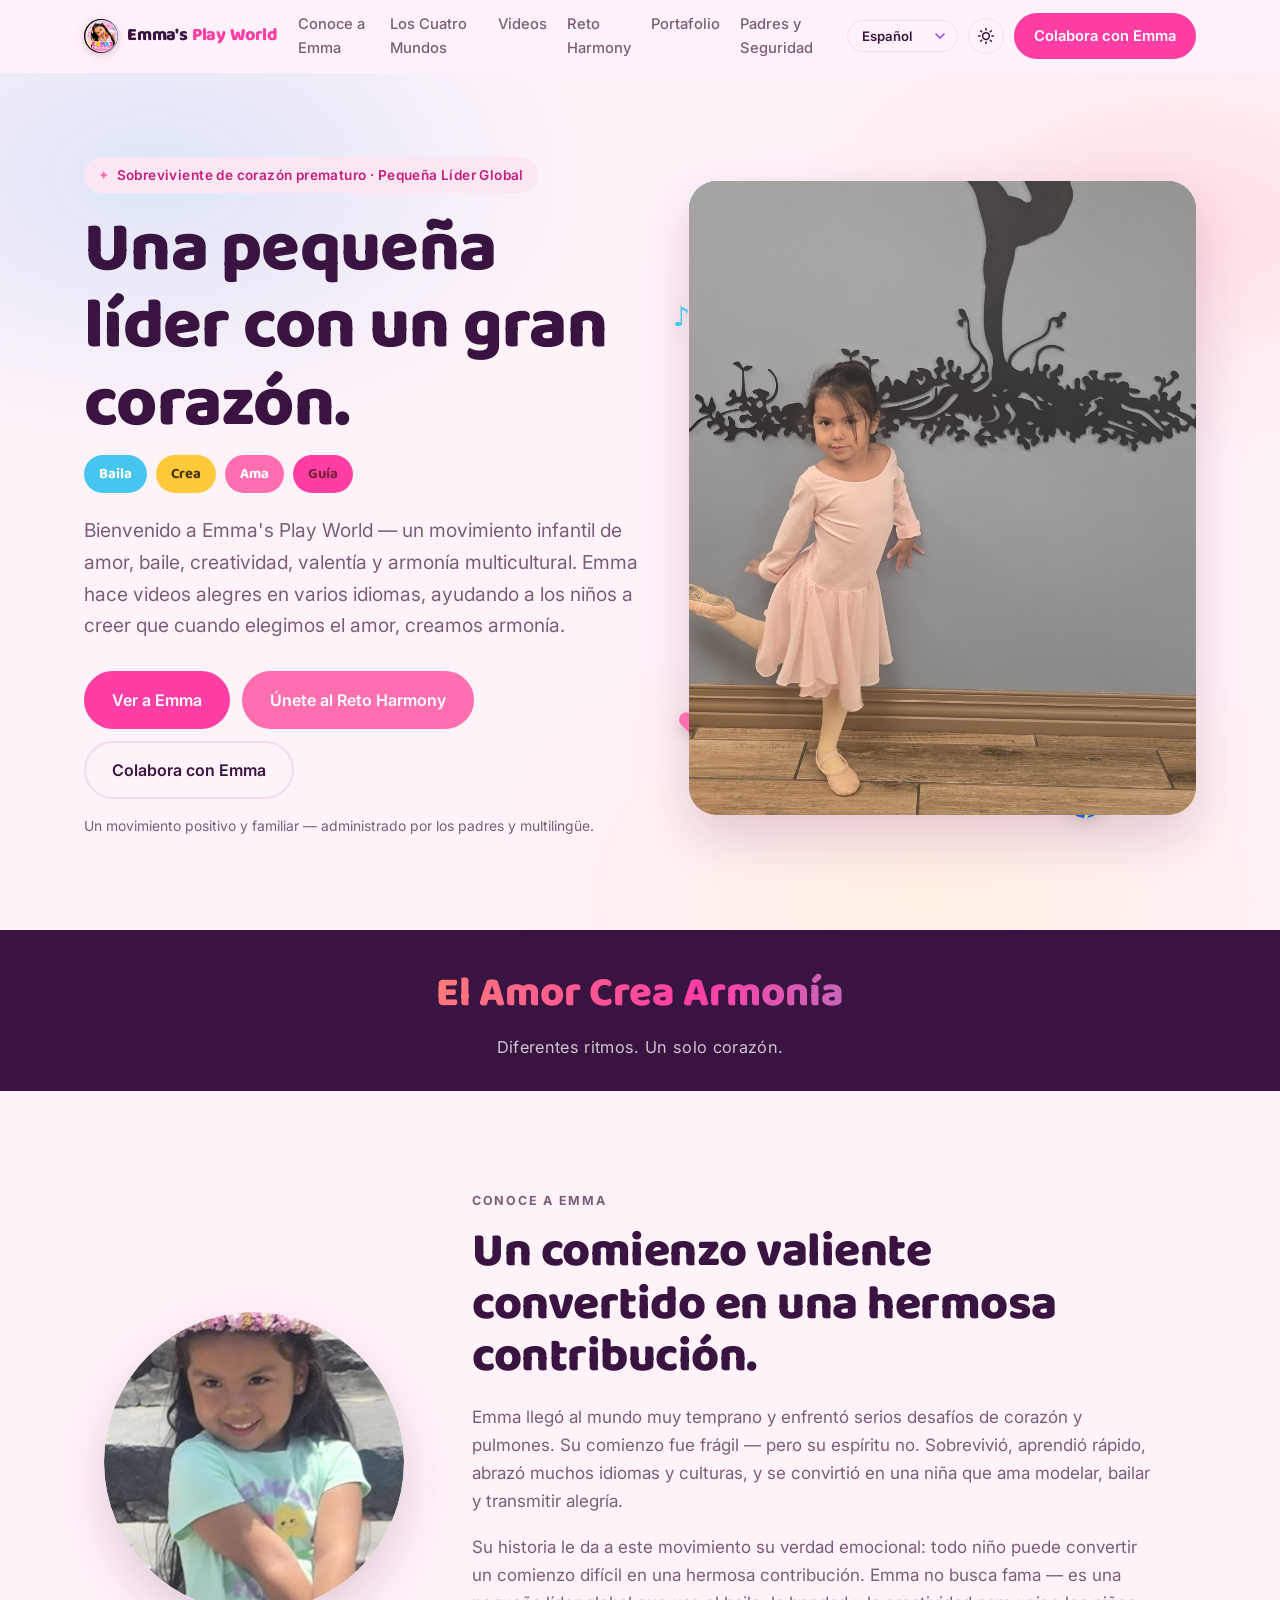
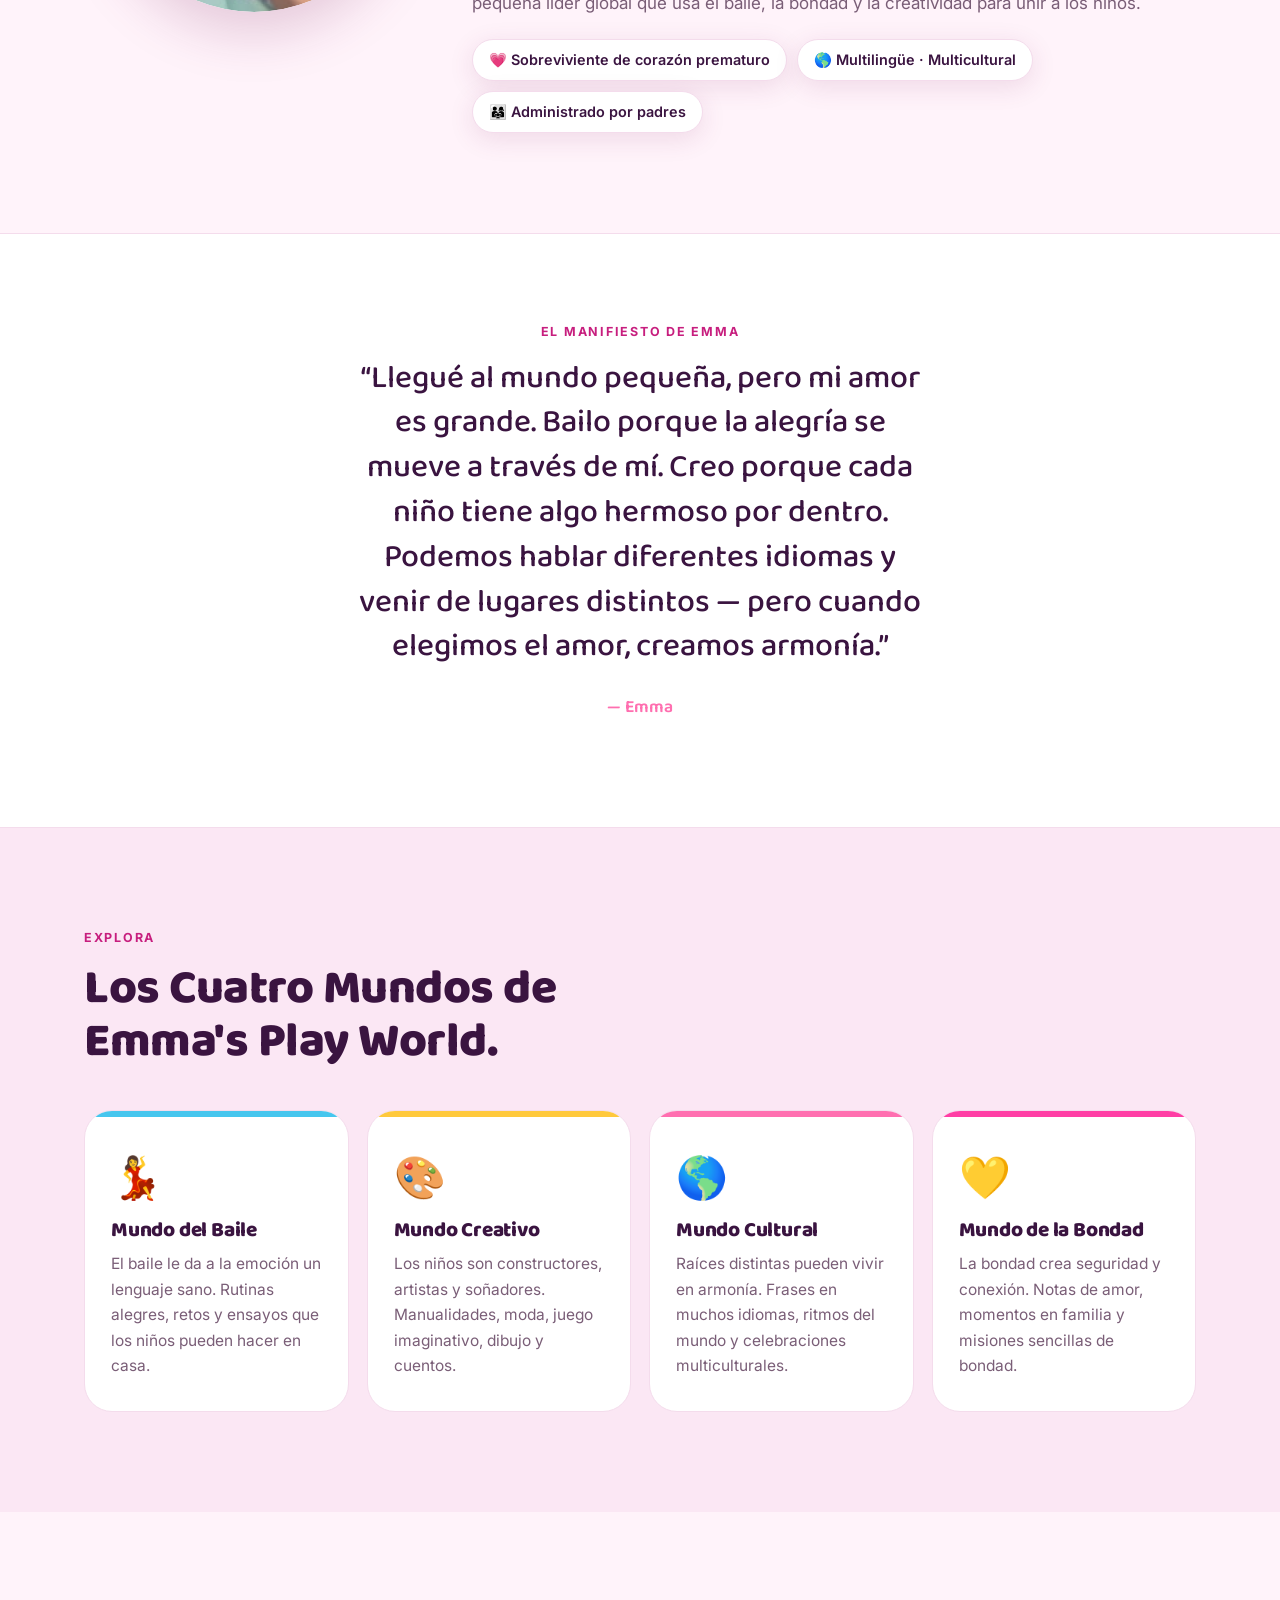
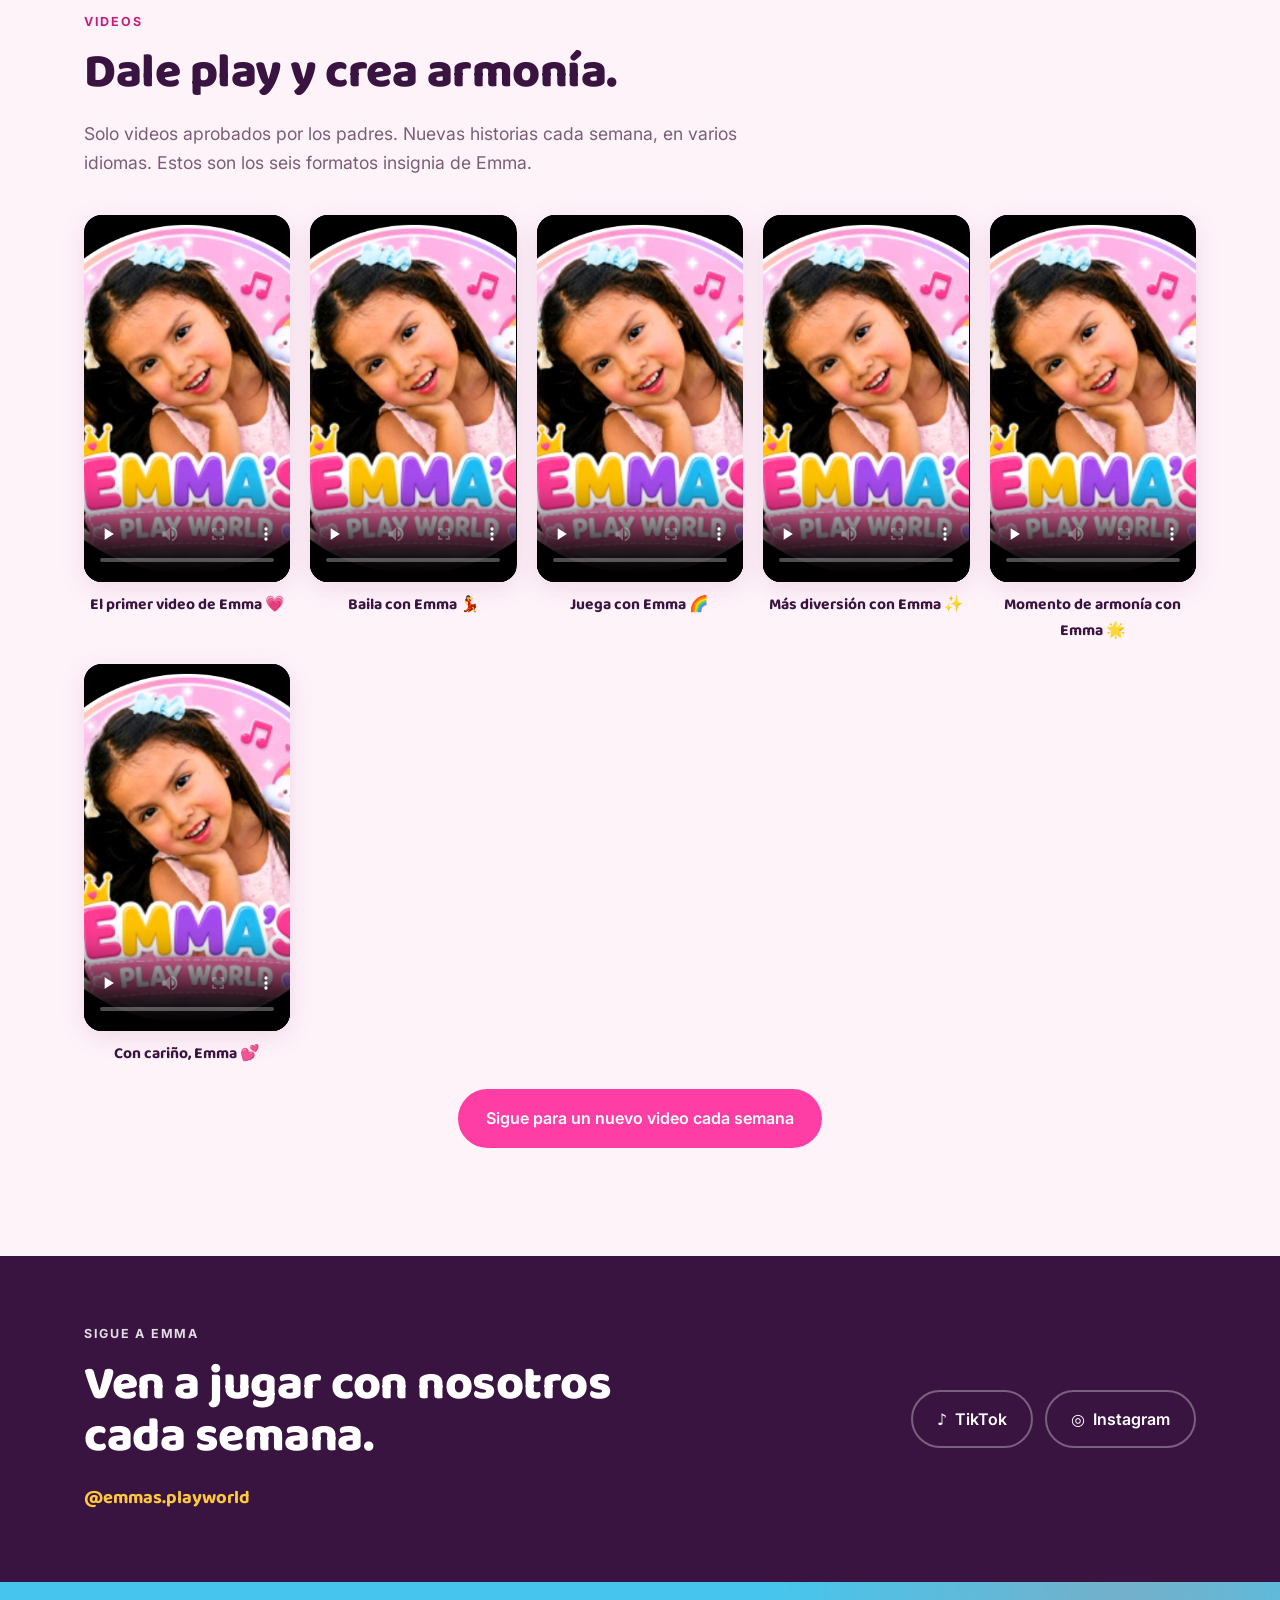
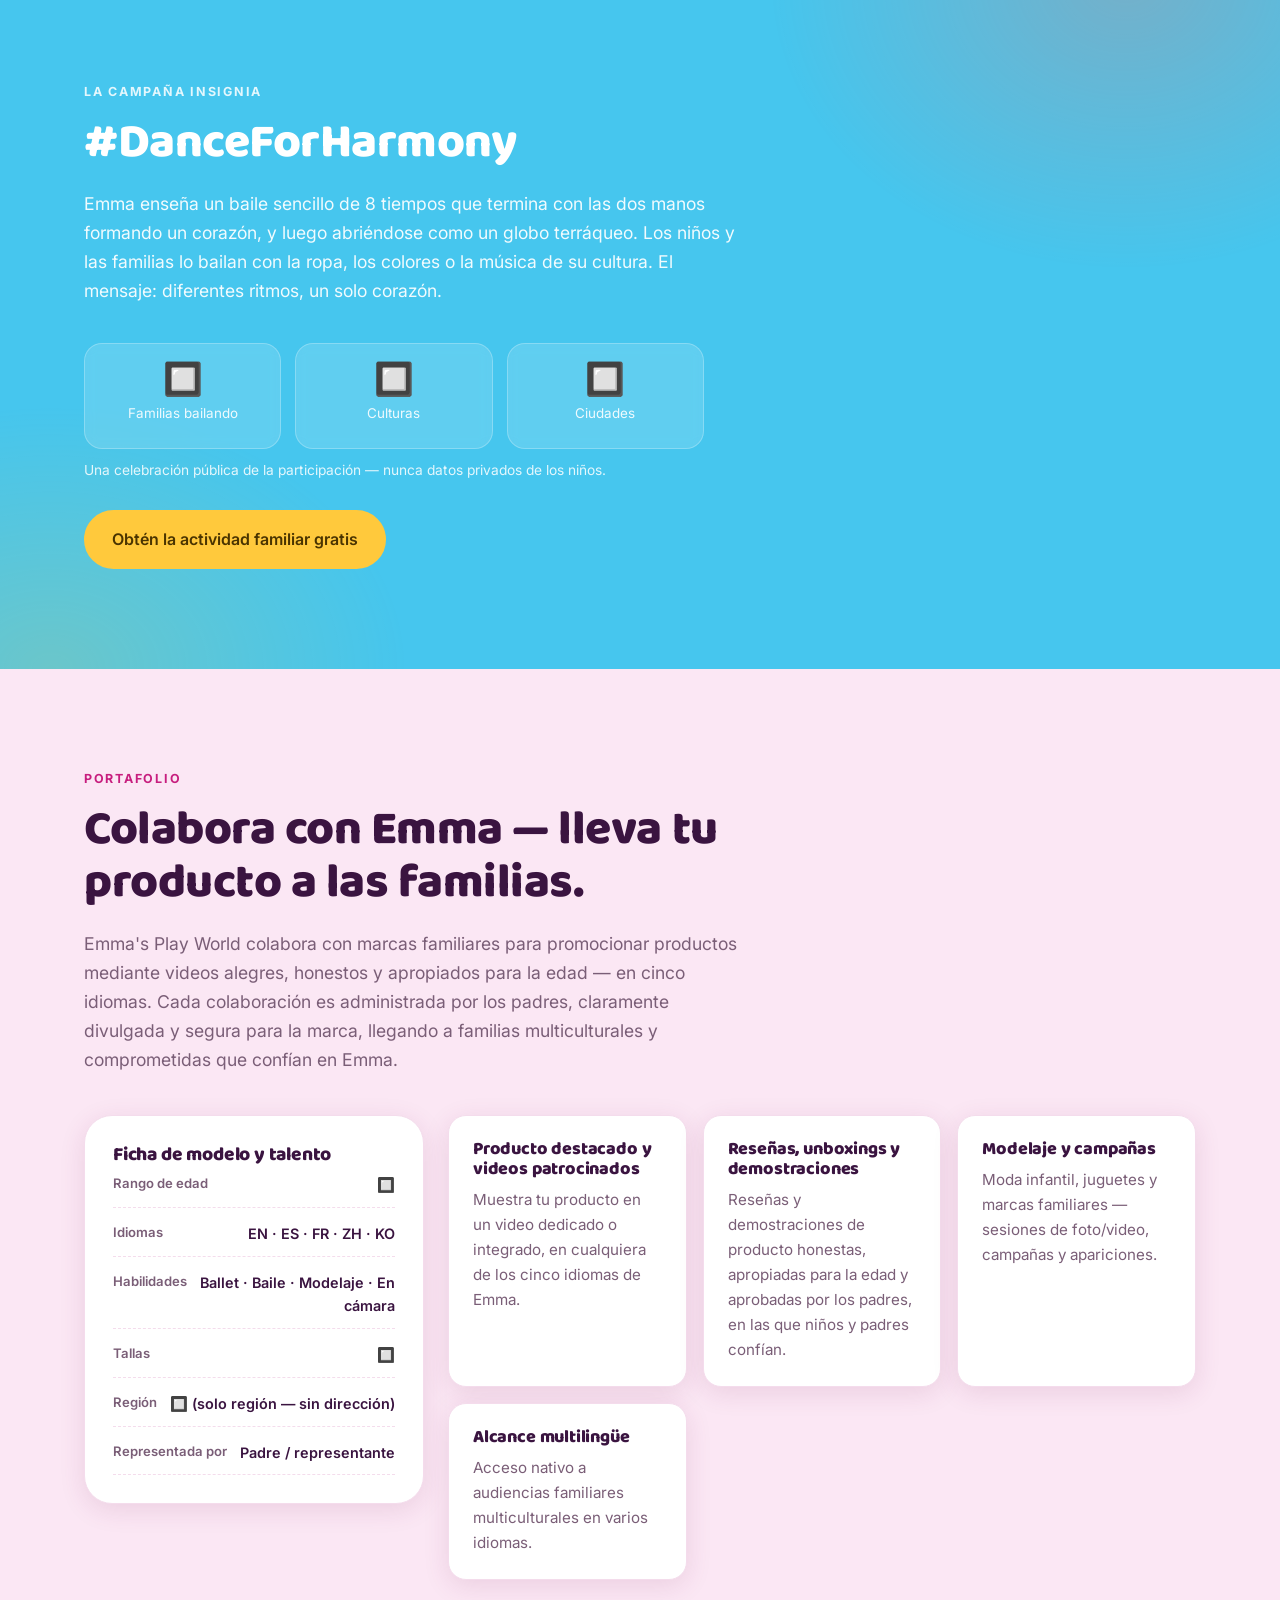
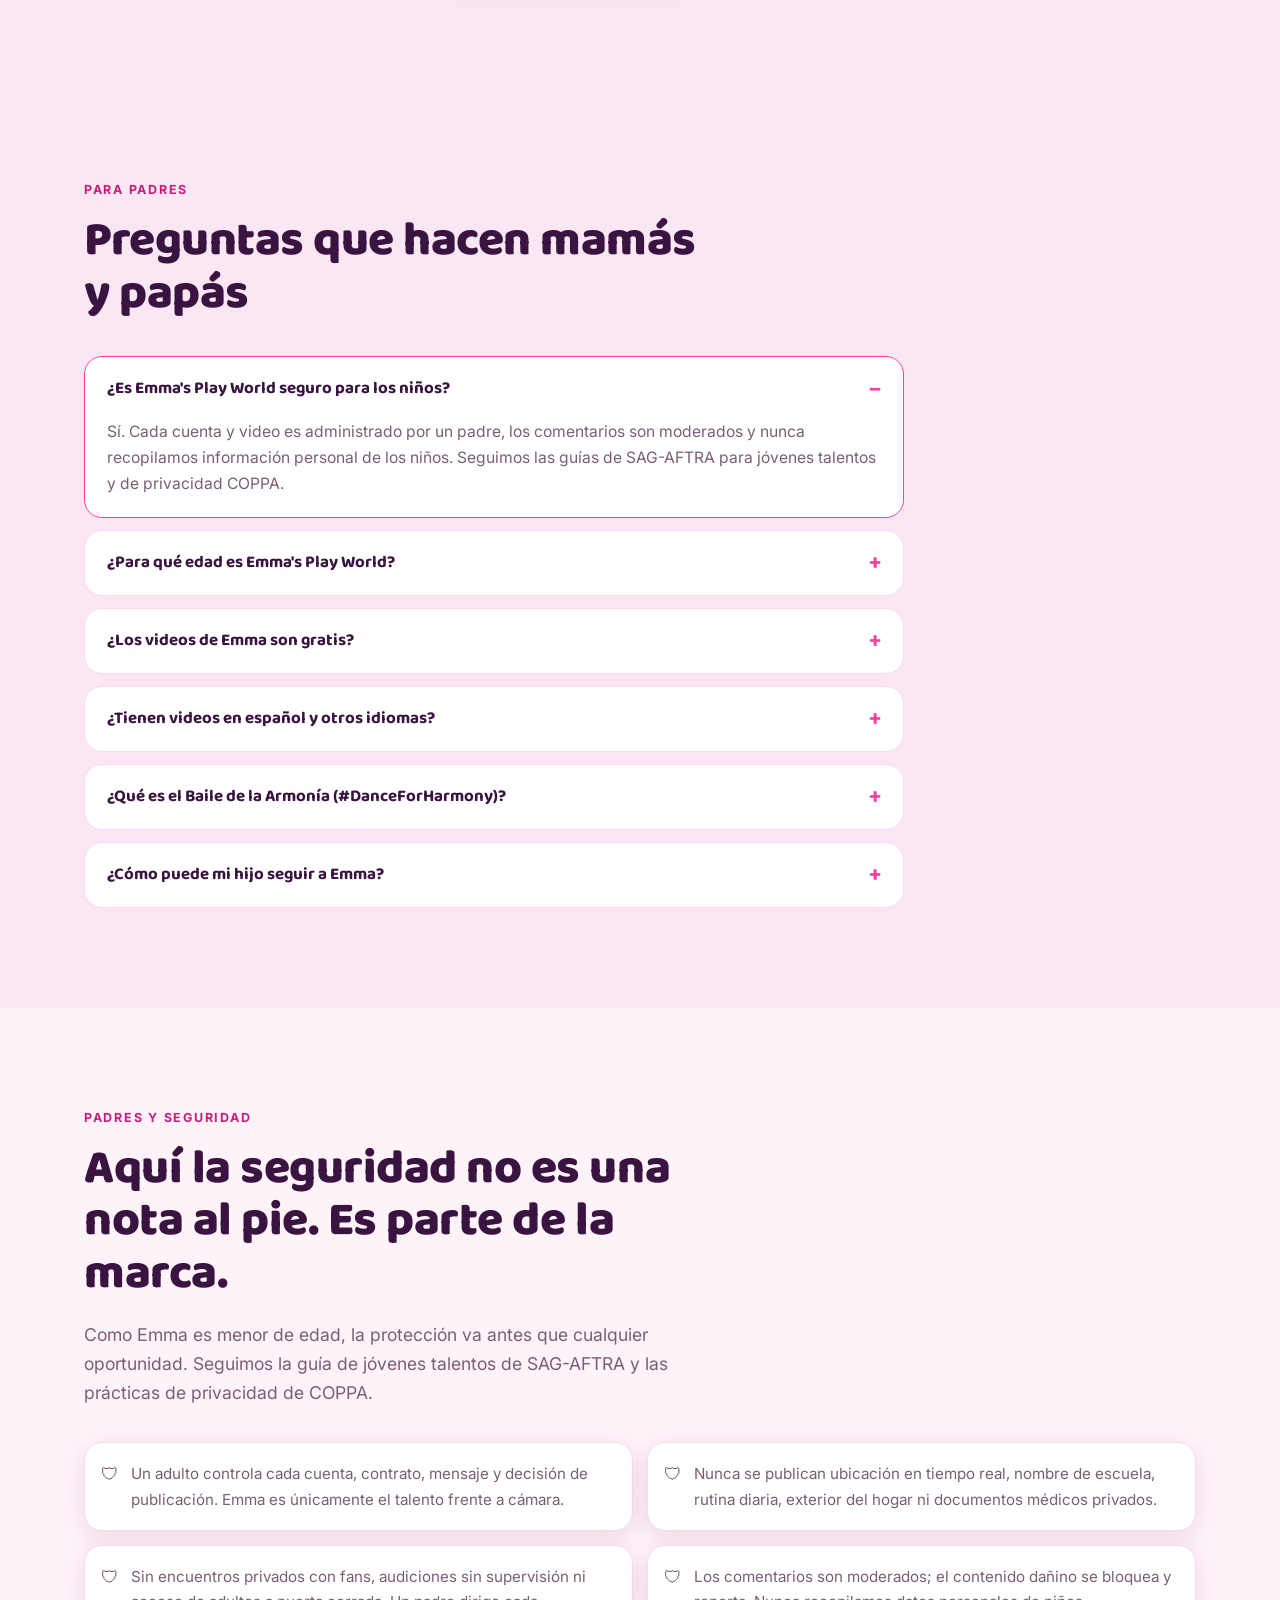
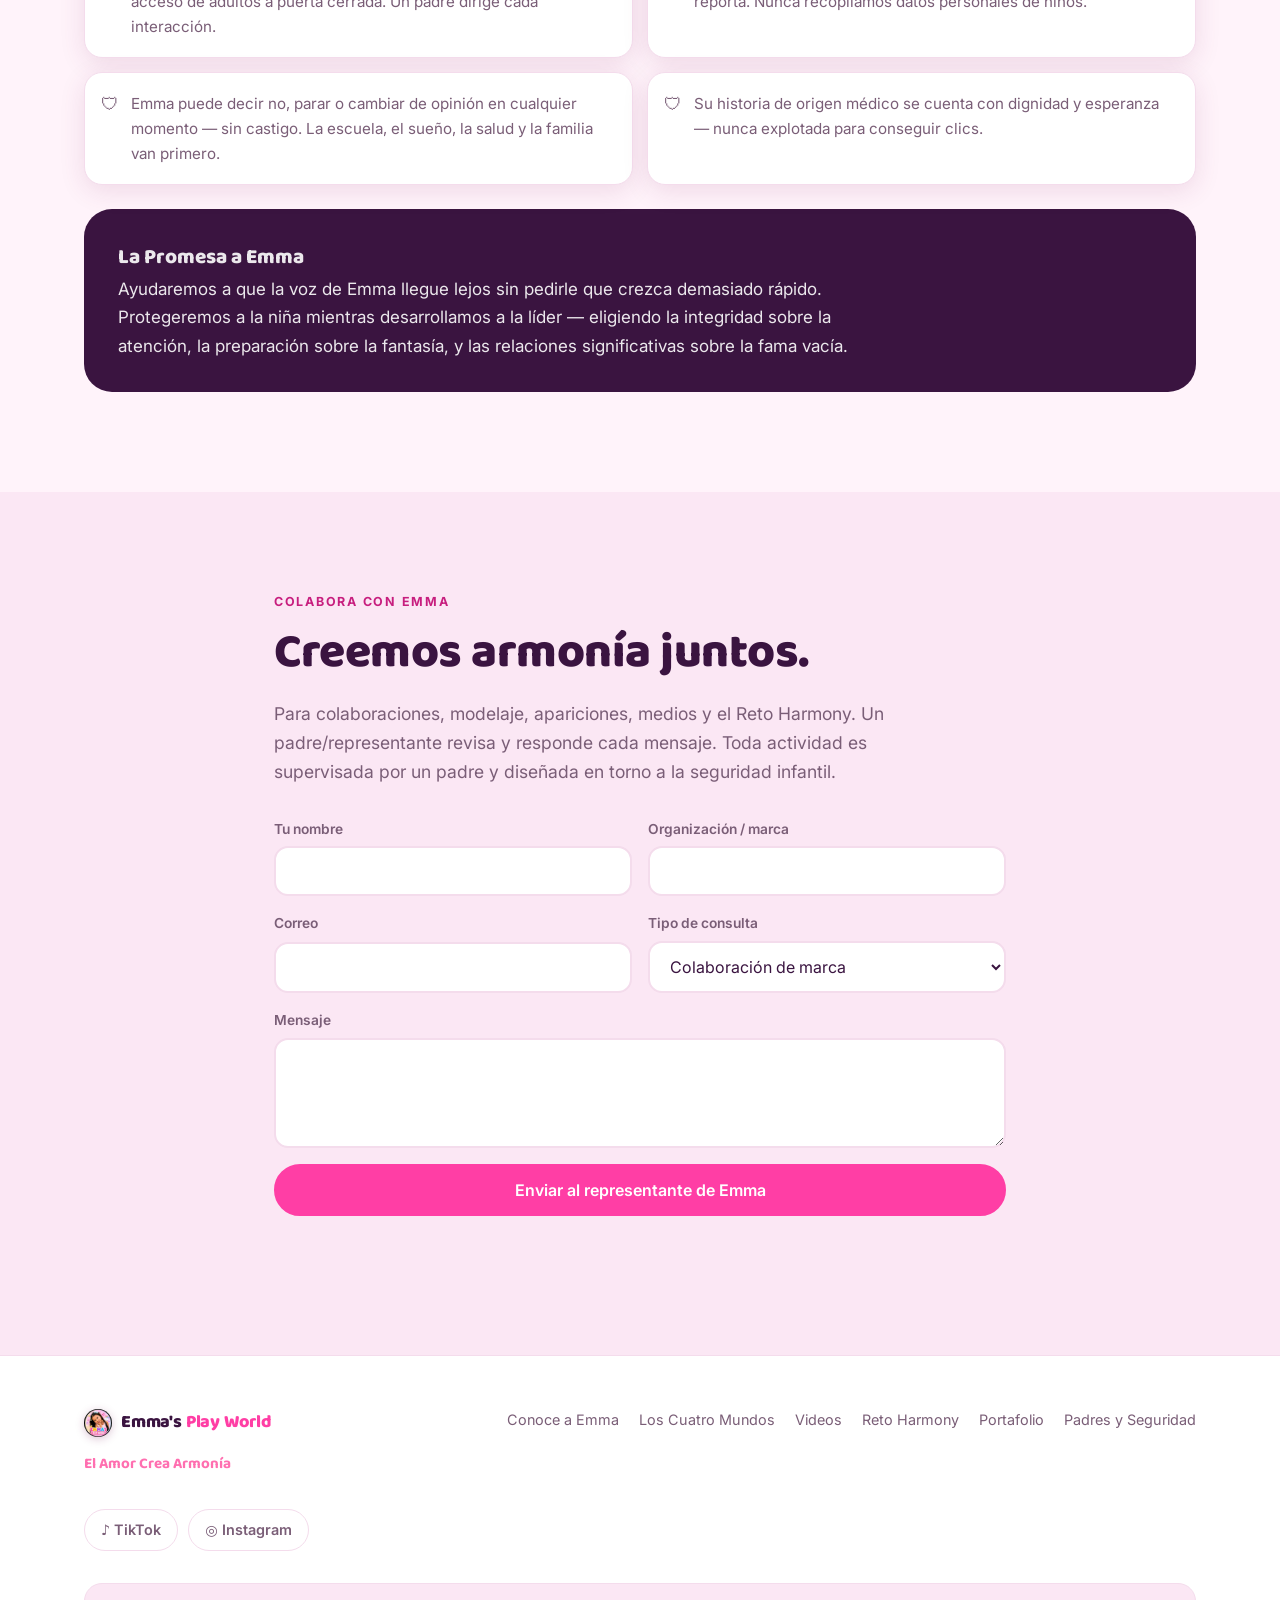
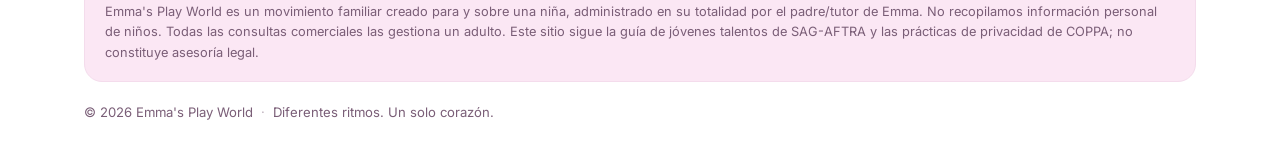
==== commit c6522e11: "SEO: add Organization/Brand schema (entity graph) — logo, sameAs, founder, 6 langs Co-Authored-By: C" ====
--- a/es/index.html
+++ b/es/index.html
@@ -59,8 +59,8 @@
 <meta property="og:image:width" content="1079">
 <meta property="og:image:height" content="1048">
 <meta property="og:image:alt" content="Emma's Play World — logo">
-<meta property="og:locale" content="es_ES">
-<meta property="og:locale:alternate" content="en_US">
+<meta property="og:locale" content="en_US">
+<meta property="og:locale:alternate" content="es_ES">
 <meta property="og:locale:alternate" content="fr_FR">
 <meta property="og:locale:alternate" content="zh_CN">
 <meta property="og:locale:alternate" content="ko_KR">
@@ -99,7 +99,7 @@
       "name": "Emma's Play World",
       "inLanguage": ["en", "es", "fr", "zh", "ko"],
       "description": "A parent-managed children's movement — dance, creativity and kindness across cultures. Love Creates Harmony.",
-      "publisher": { "@id": "https://www.emmasplayworld.com/#person" }
+      "publisher": { "@id": "https://www.emmasplayworld.com/#organization" }
     },
     {
       "@type": "Person",
@@ -111,6 +111,30 @@
       "knowsLanguage": ["en", "es", "fr", "zh", "ko"],
       "url": "https://www.emmasplayworld.com/",
       "mainEntityOfPage": "https://www.emmasplayworld.com/",
+      "sameAs": [
+        "https://www.tiktok.com/@emmaspayworld",
+        "https://www.instagram.com/emmas.playworld"
+      ]
+    },
+    {
+      "@type": "Organization",
+      "@id": "https://www.emmasplayworld.com/#organization",
+      "name": "Emma's Play World",
+      "alternateName": "Emma's Play World — Love Creates Harmony",
+      "url": "https://www.emmasplayworld.com/",
+      "logo": {
+        "@type": "ImageObject",
+        "url": "https://www.emmasplayworld.com/images/logo.jpg",
+        "width": 1079,
+        "height": 1048,
+        "caption": "Emma's Play World"
+      },
+      "image": "https://www.emmasplayworld.com/images/logo.jpg",
+      "description": "A parent-managed, multilingual children's movement led by Emma — dance, ballet, creativity and kindness that help children of every culture feel they belong. Love Creates Harmony.",
+      "slogan": "Love Creates Harmony",
+      "foundingDate": "2026",
+      "knowsLanguage": ["en", "es", "pt", "fr", "zh", "ko"],
+      "founder": { "@id": "https://www.emmasplayworld.com/#person" },
       "sameAs": [
         "https://www.tiktok.com/@emmaspayworld",
         "https://www.instagram.com/emmas.playworld"
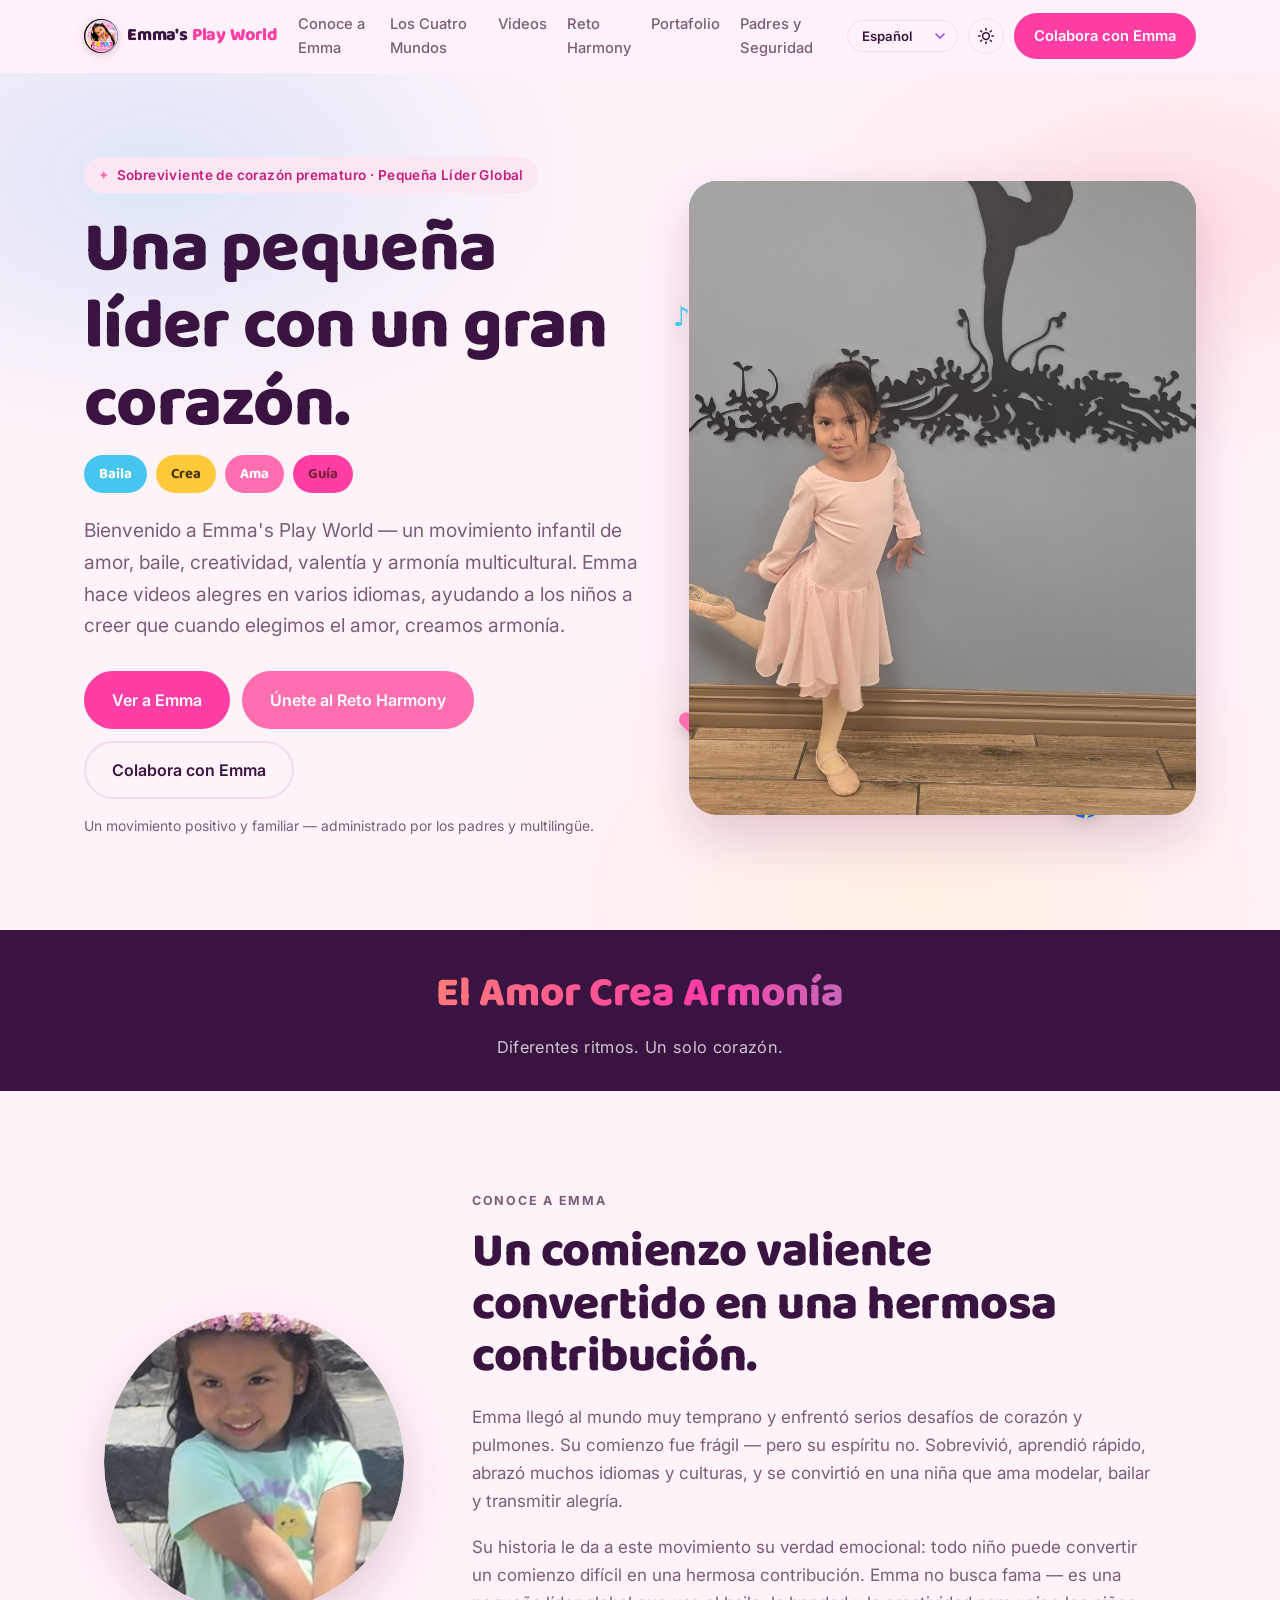
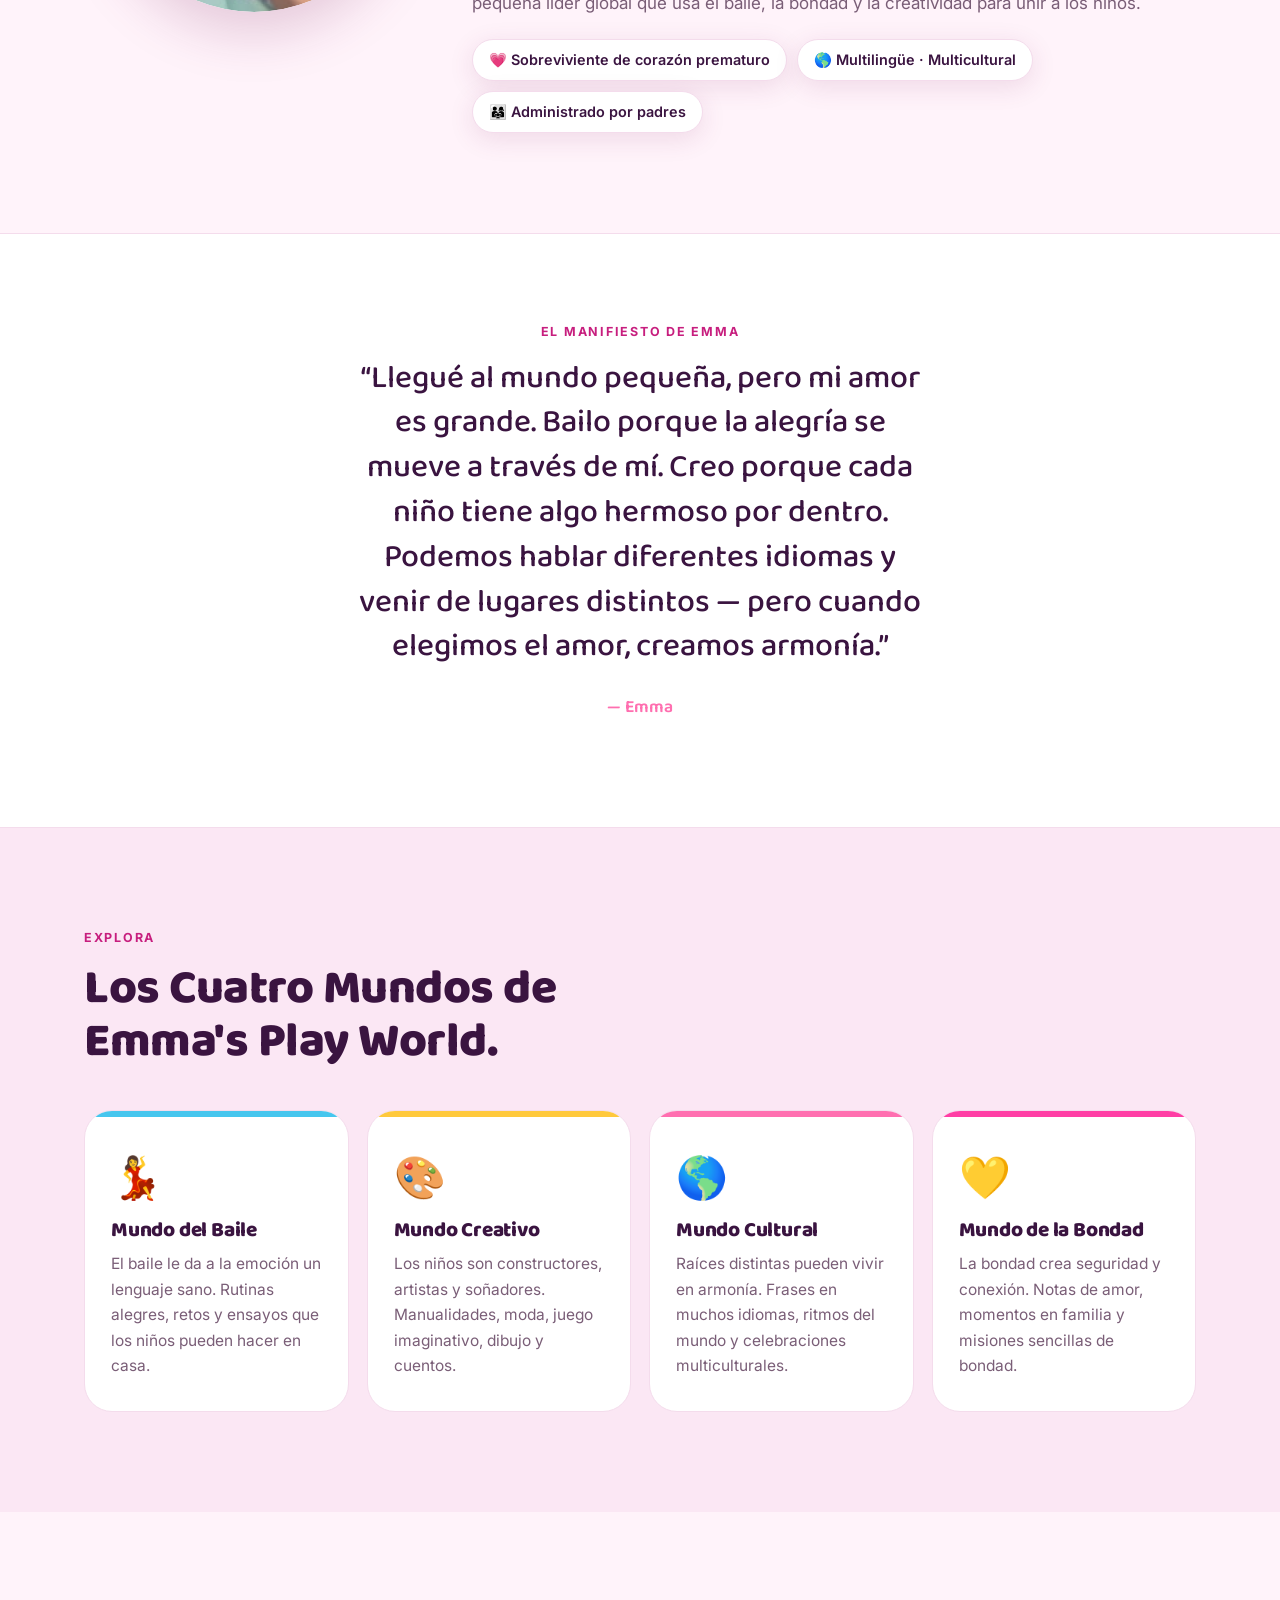
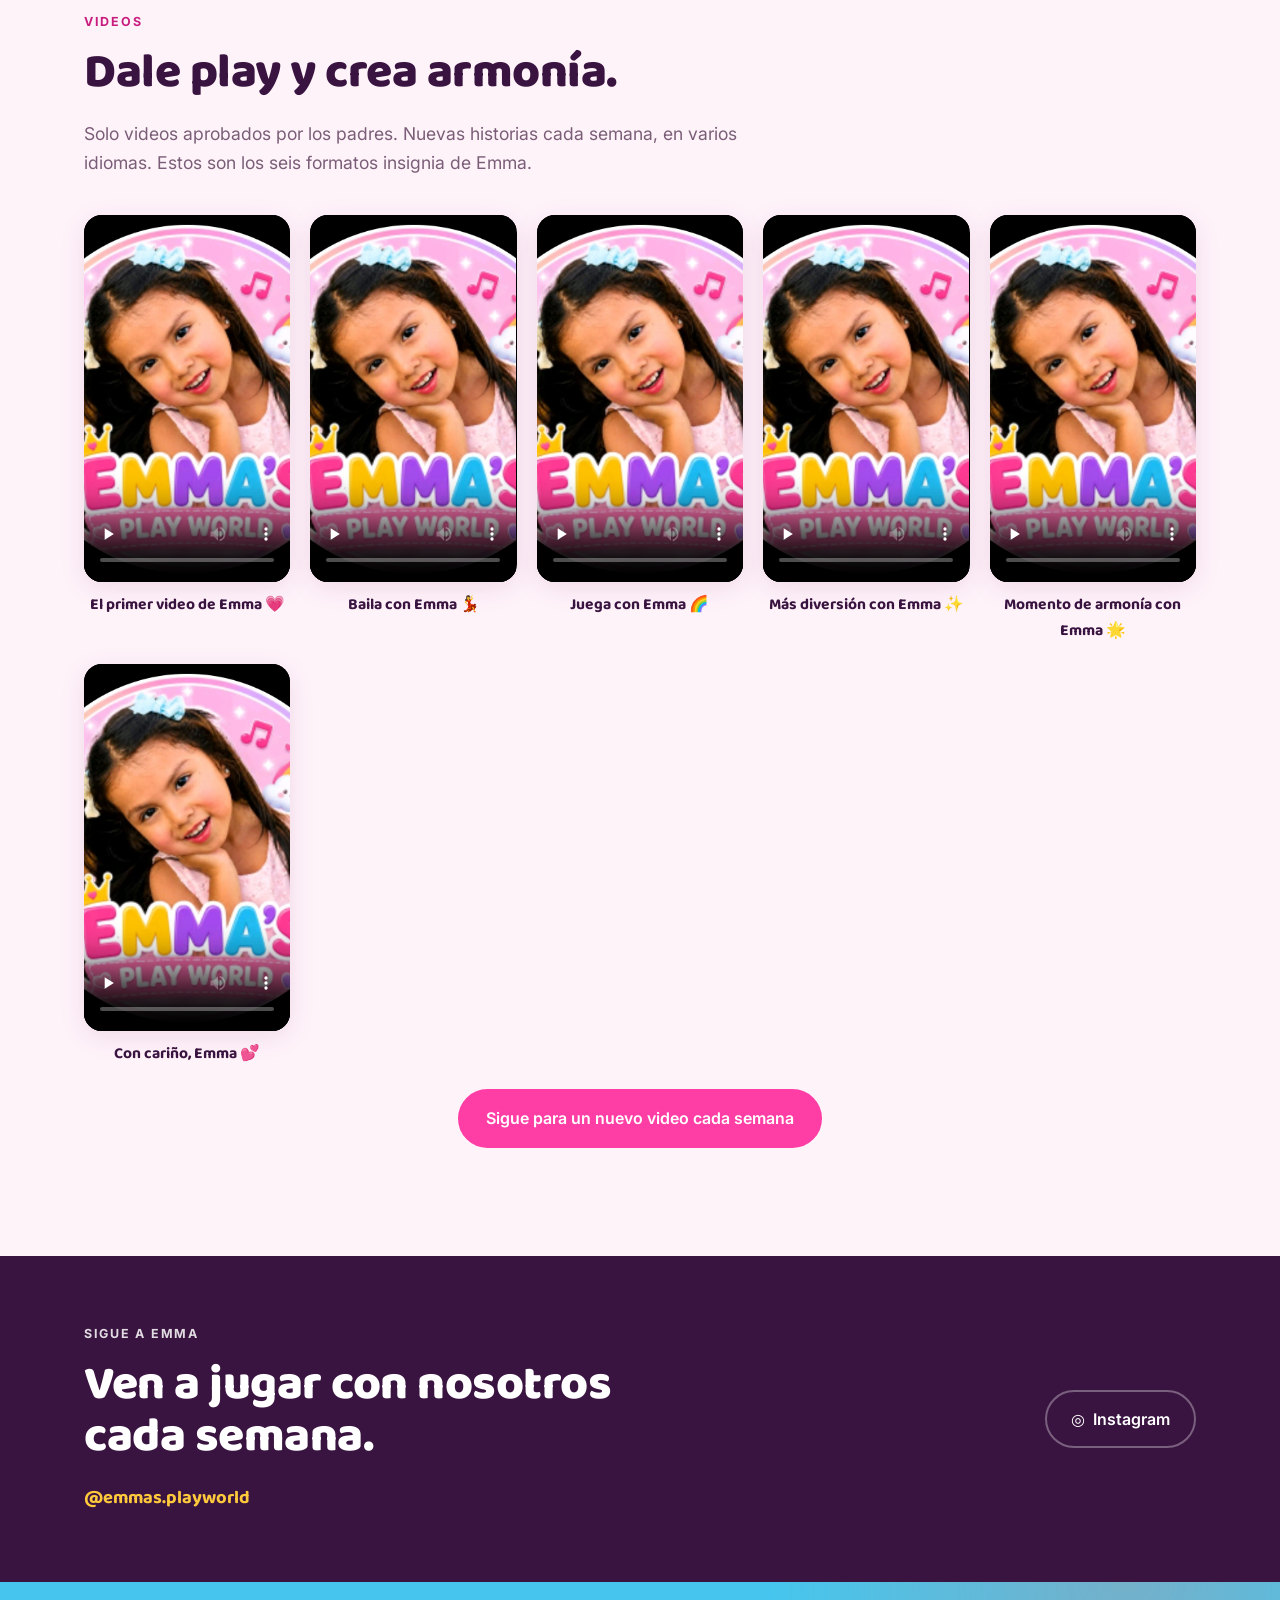
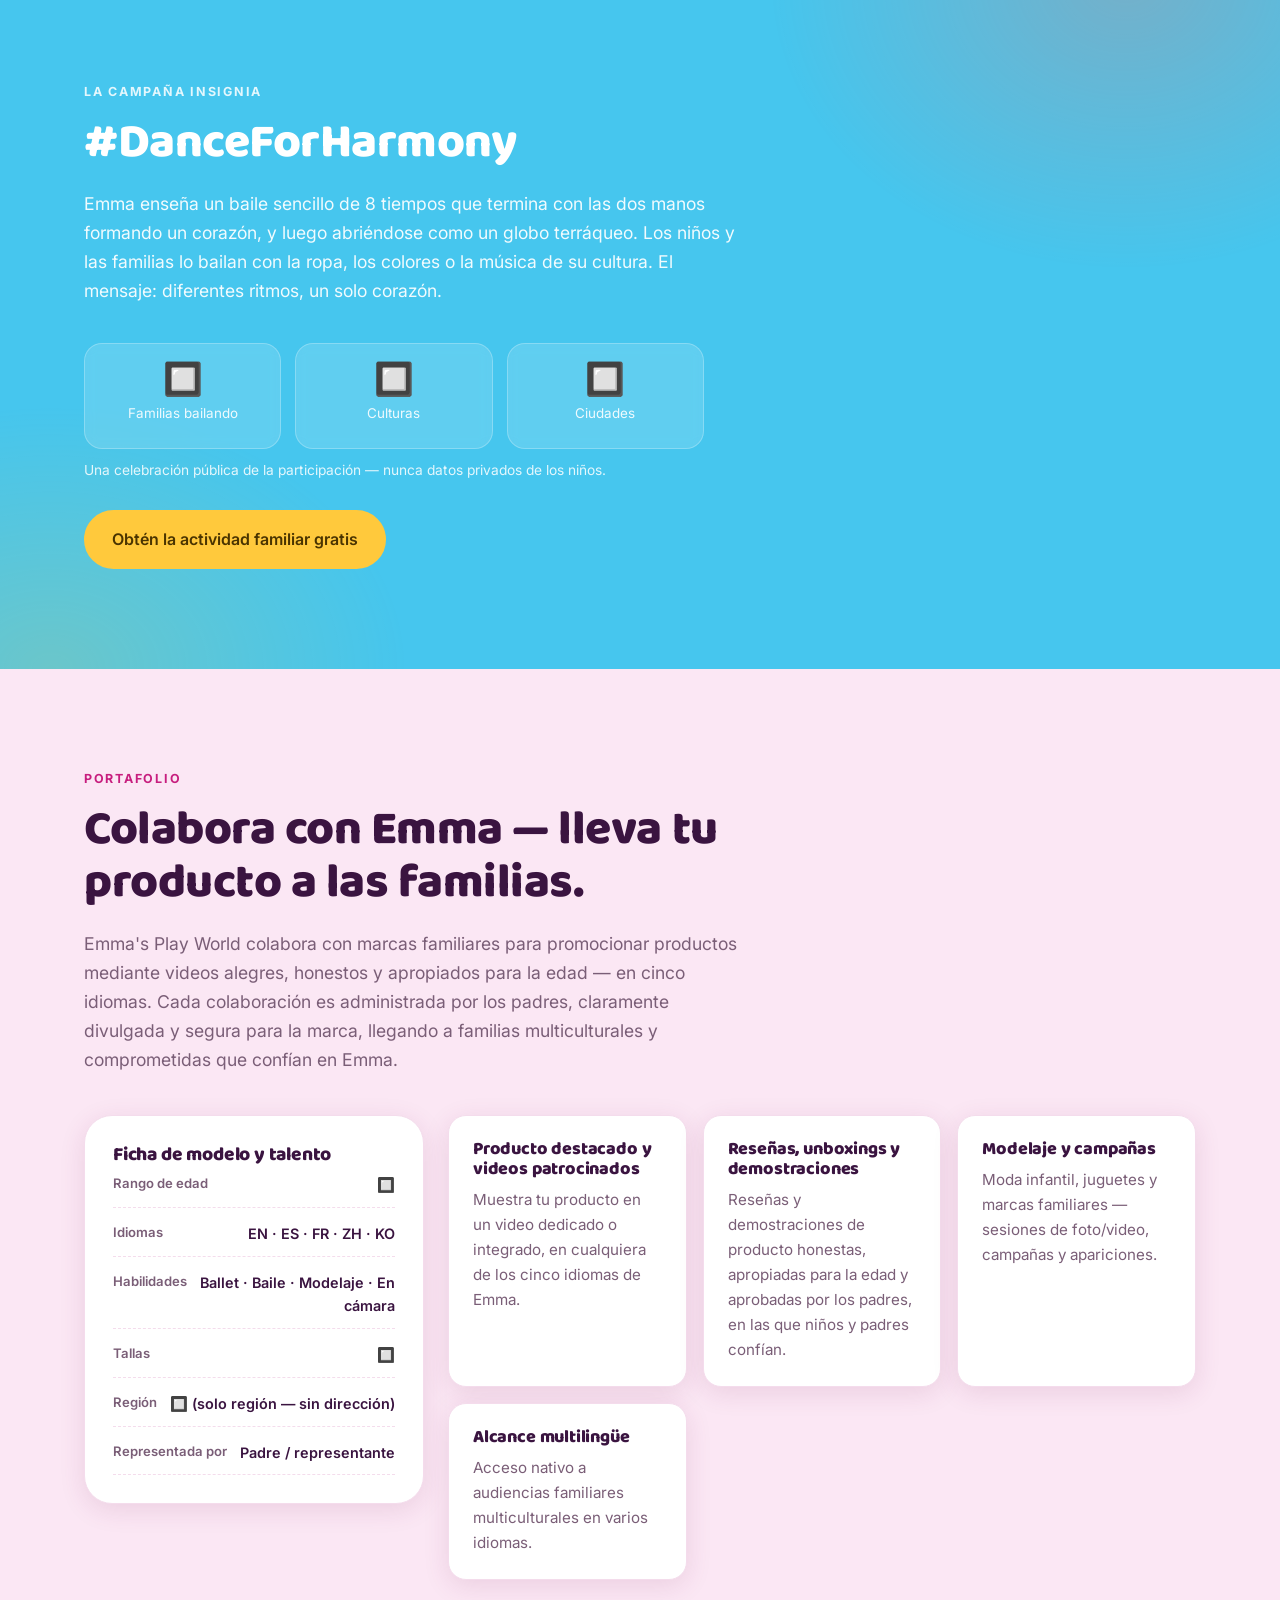
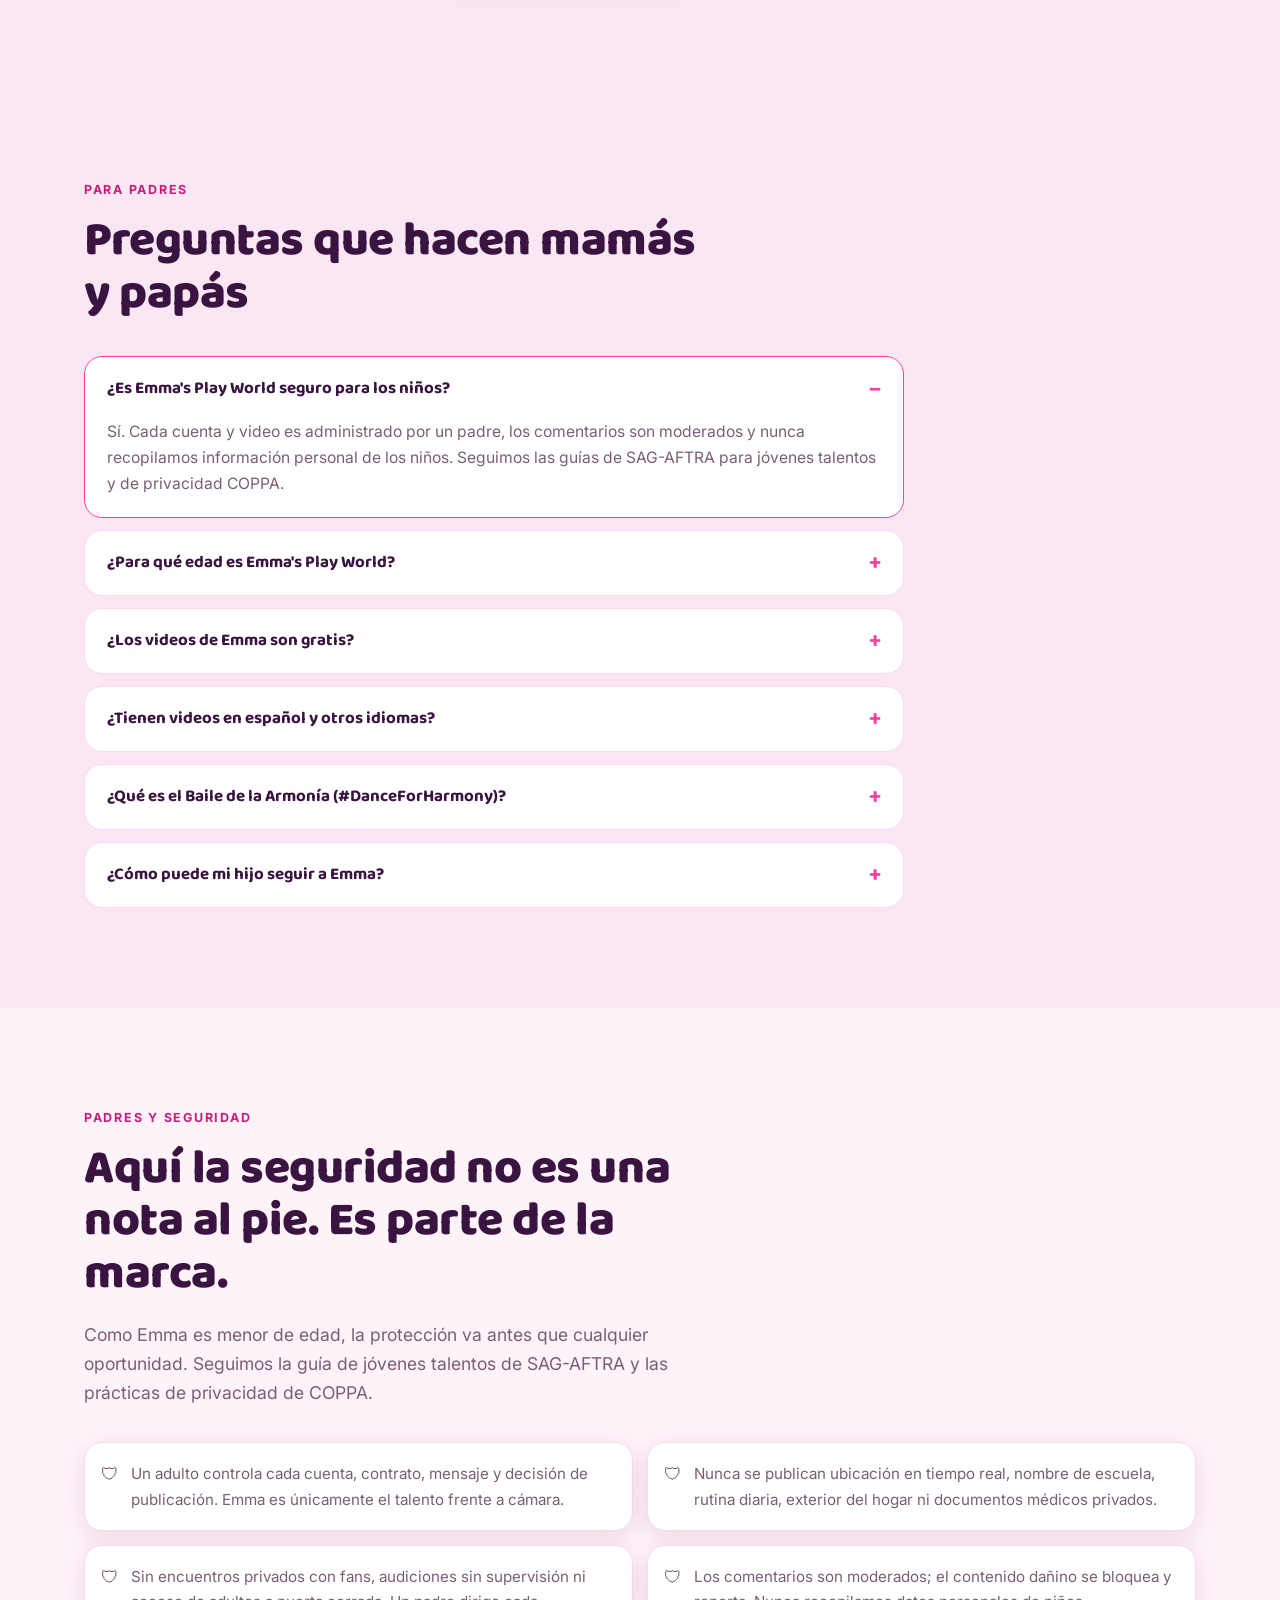
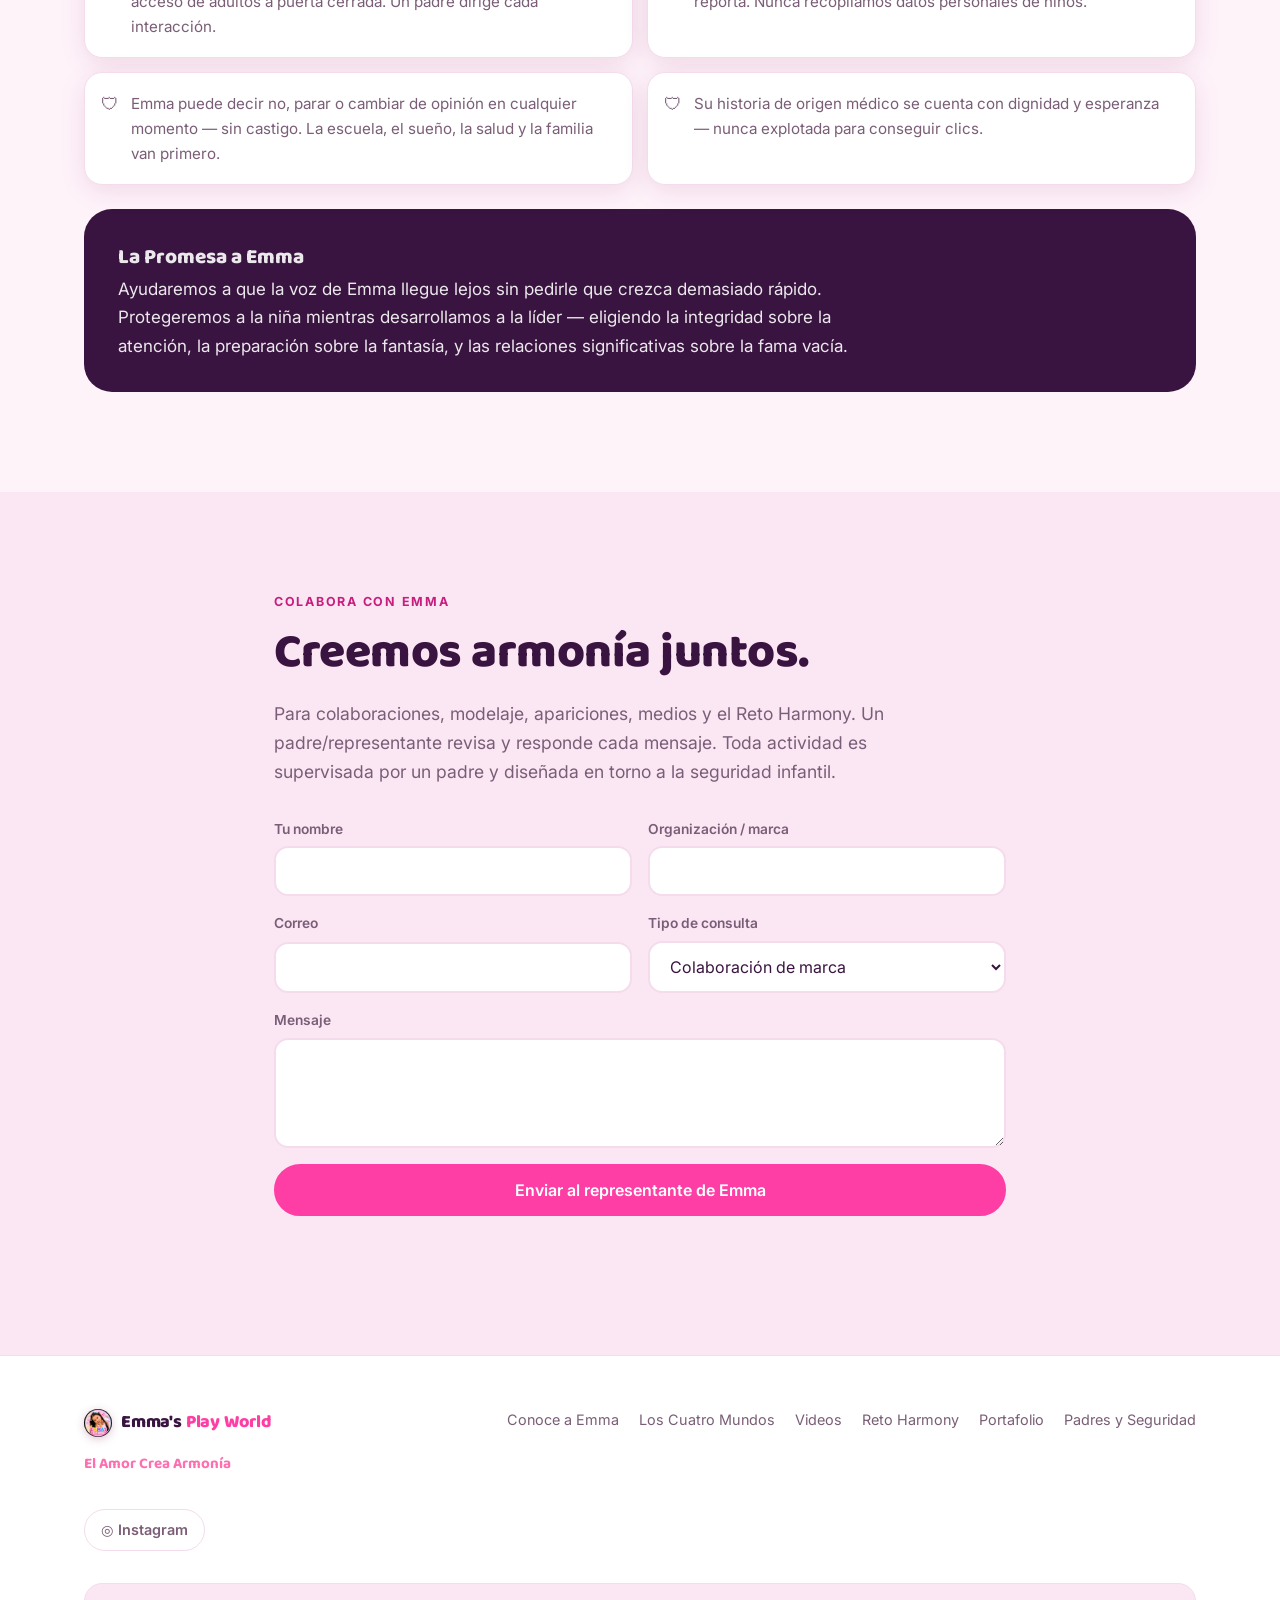
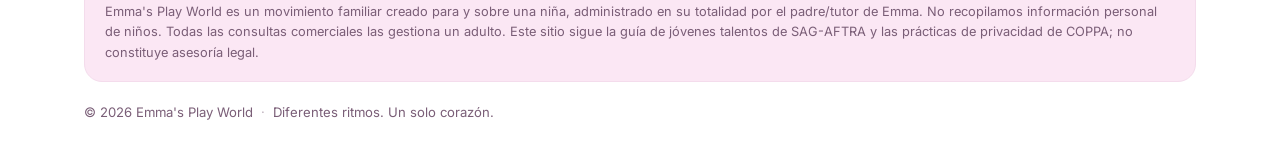
==== commit 139cc11d: "Fix broken links: remove dead TikTok @emmaspayworld (account gone), keep live Instagram Co-Authored-" ====
--- a/es/index.html
+++ b/es/index.html
@@ -112,7 +112,6 @@
       "url": "https://www.emmasplayworld.com/",
       "mainEntityOfPage": "https://www.emmasplayworld.com/",
       "sameAs": [
-        "https://www.tiktok.com/@emmaspayworld",
         "https://www.instagram.com/emmas.playworld"
       ]
     },
@@ -136,7 +135,6 @@
       "knowsLanguage": ["en", "es", "pt", "fr", "zh", "ko"],
       "founder": { "@id": "https://www.emmasplayworld.com/#person" },
       "sameAs": [
-        "https://www.tiktok.com/@emmaspayworld",
         "https://www.instagram.com/emmas.playworld"
       ]
     }
@@ -372,9 +370,6 @@
       <p class="follow__handle">@emmas.playworld</p>
     </div>
     <div class="follow__links">
-      <a class="social__btn" href="https://www.tiktok.com/@emmaspayworld" target="_blank" rel="noopener noreferrer">
-        <span aria-hidden="true">♪</span> TikTok
-      </a>
       <a class="social__btn" href="https://www.instagram.com/emmas.playworld" target="_blank" rel="noopener noreferrer">
         <span aria-hidden="true">◎</span> Instagram
       </a>
@@ -474,7 +469,7 @@
       </details>
       <details class="faq__item">
         <summary data-en="How can my child follow Emma?" data-pt="Como meu filho pode seguir a Emma?" data-es="¿Cómo puede mi hijo seguir a Emma?" data-fr="Comment mon enfant peut-il suivre Emma ?" data-zh="我的孩子怎么关注 Emma？" data-ko="우리 아이가 엠마를 어떻게 팔로우하나요?">¿Cómo puede mi hijo seguir a Emma?</summary>
-        <p data-en="Follow Emma's parent-managed channels on TikTok (@emmaspayworld) and Instagram (@emmas.playworld) for a new video every week." data-pt="Siga os canais da Emma, administrados pelos pais, no TikTok (@emmaspayworld) e no Instagram (@emmas.playworld) para um novo vídeo toda semana." data-es="Sigue los canales de Emma, administrados por sus padres, en TikTok (@emmaspayworld) e Instagram (@emmas.playworld) para un nuevo video cada semana." data-fr="Suivez les comptes d'Emma, gérés par ses parents, sur TikTok (@emmaspayworld) et Instagram (@emmas.playworld) pour une nouvelle vidéo chaque semaine." data-zh="关注由家长管理的 Emma 频道：TikTok（@emmaspayworld）和 Instagram（@emmas.playworld），每周都有新视频。" data-ko="부모가 관리하는 엠마의 채널을 팔로우하세요 — 틱톡(@emmaspayworld), 인스타그램(@emmas.playworld). 매주 새 영상이 올라와요.">Sigue los canales de Emma, administrados por sus padres, en TikTok (@emmaspayworld) e Instagram (@emmas.playworld) para un nuevo video cada semana.</p>
+        <p data-en="Follow Emma's parent-managed Instagram (@emmas.playworld) for a new video every week." data-pt="Siga o Instagram da Emma, administrado pelos pais (@emmas.playworld), para um novo vídeo toda semana." data-es="Sigue el Instagram de Emma, administrado por sus padres (@emmas.playworld), para un nuevo video cada semana." data-fr="Suivez l'Instagram d'Emma, géré par ses parents (@emmas.playworld), pour une nouvelle vidéo chaque semaine." data-zh="关注由家长管理的 Emma 的 Instagram（@emmas.playworld），每周都有新视频。" data-ko="부모가 관리하는 엠마의 인스타그램(@emmas.playworld)을 팔로우하세요. 매주 새 영상이 올라와요.">Sigue el Instagram de Emma, administrado por sus padres (@emmas.playworld), para un nuevo video cada semana.</p>
       </details>
     </div>
   </div>
@@ -573,7 +568,6 @@
         <a href="#safety"    data-en="Parent &amp; Safety" data-pt="Pais &amp; Segurança" data-es="Padres y Seguridad" data-zh="家长与安全"  data-ko="부모 & 안전" data-fr="Parents et Sécurité">Padres y Seguridad</a>
       </nav>
       <div class="footer__social">
-        <a href="https://www.tiktok.com/@emmaspayworld" target="_blank" rel="noopener noreferrer">♪ TikTok</a>
         <a href="https://www.instagram.com/emmas.playworld" target="_blank" rel="noopener noreferrer">◎ Instagram</a>
       </div>
     </div>
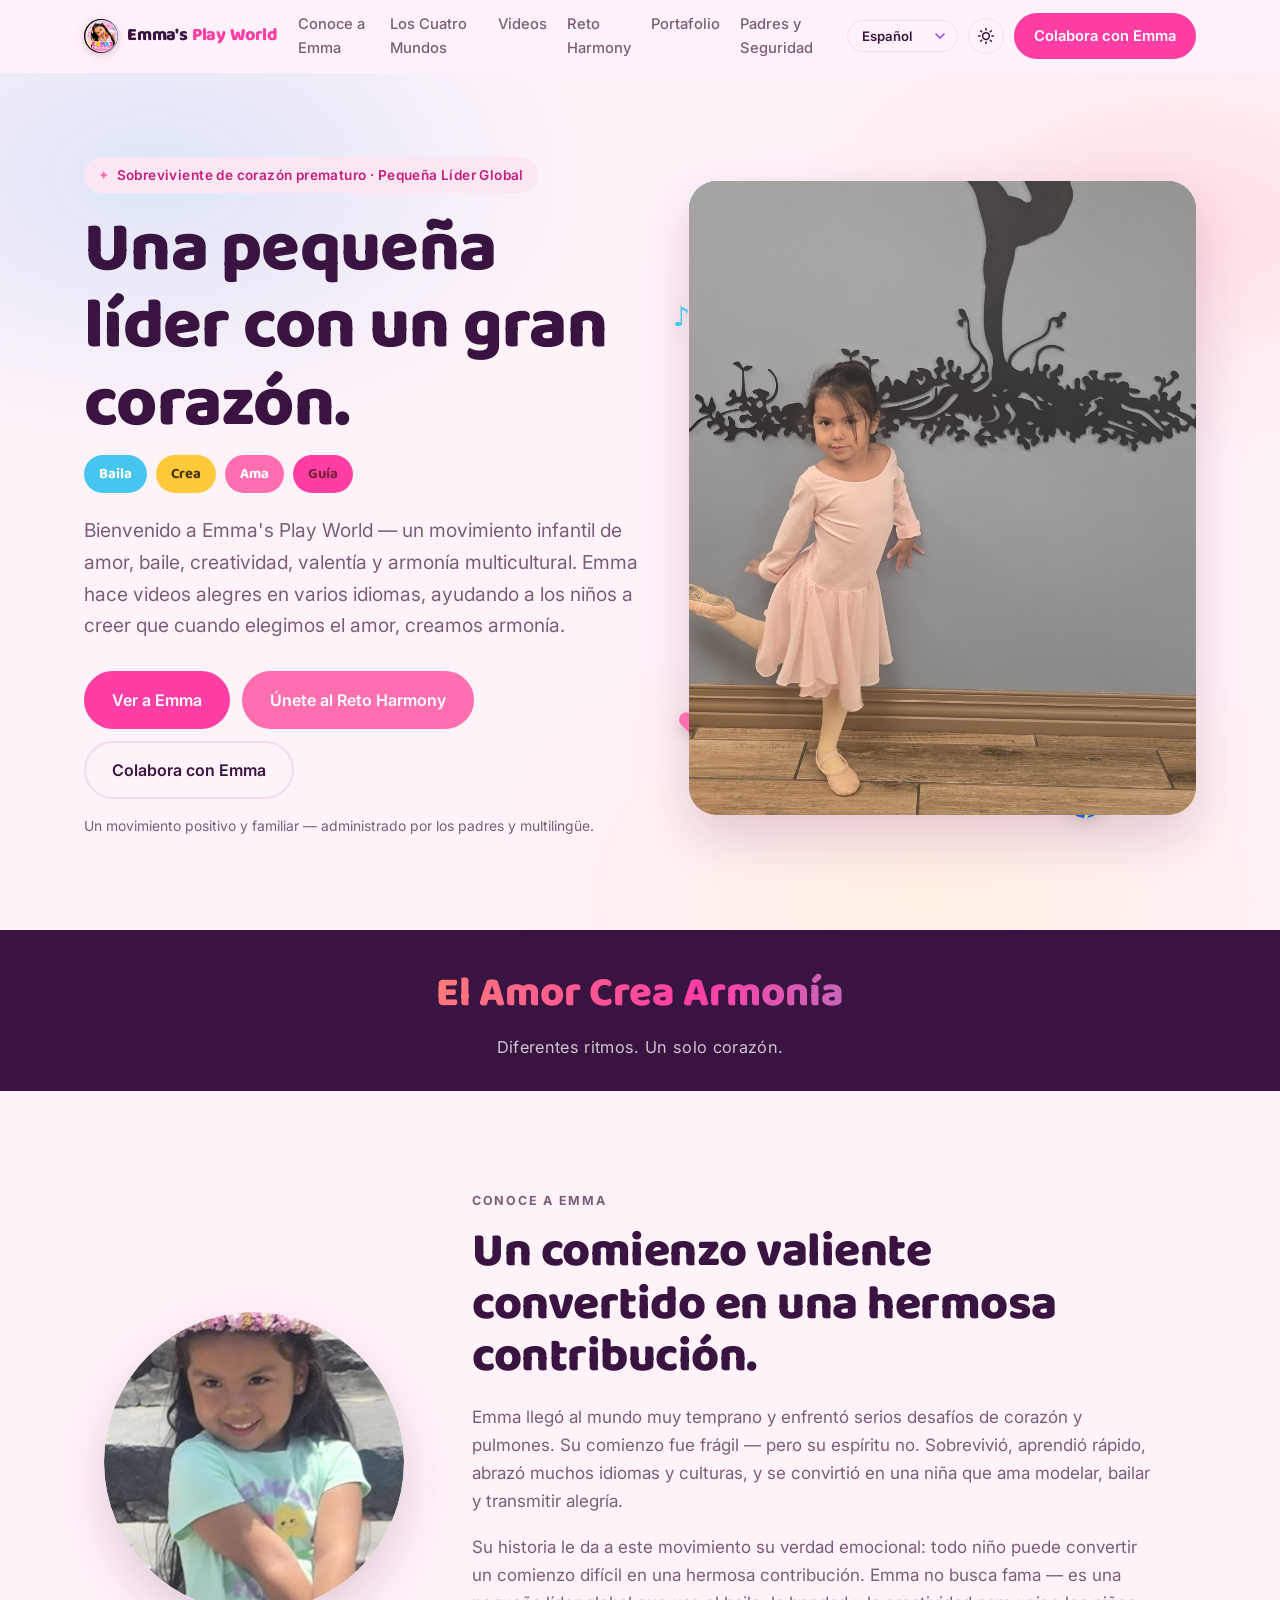
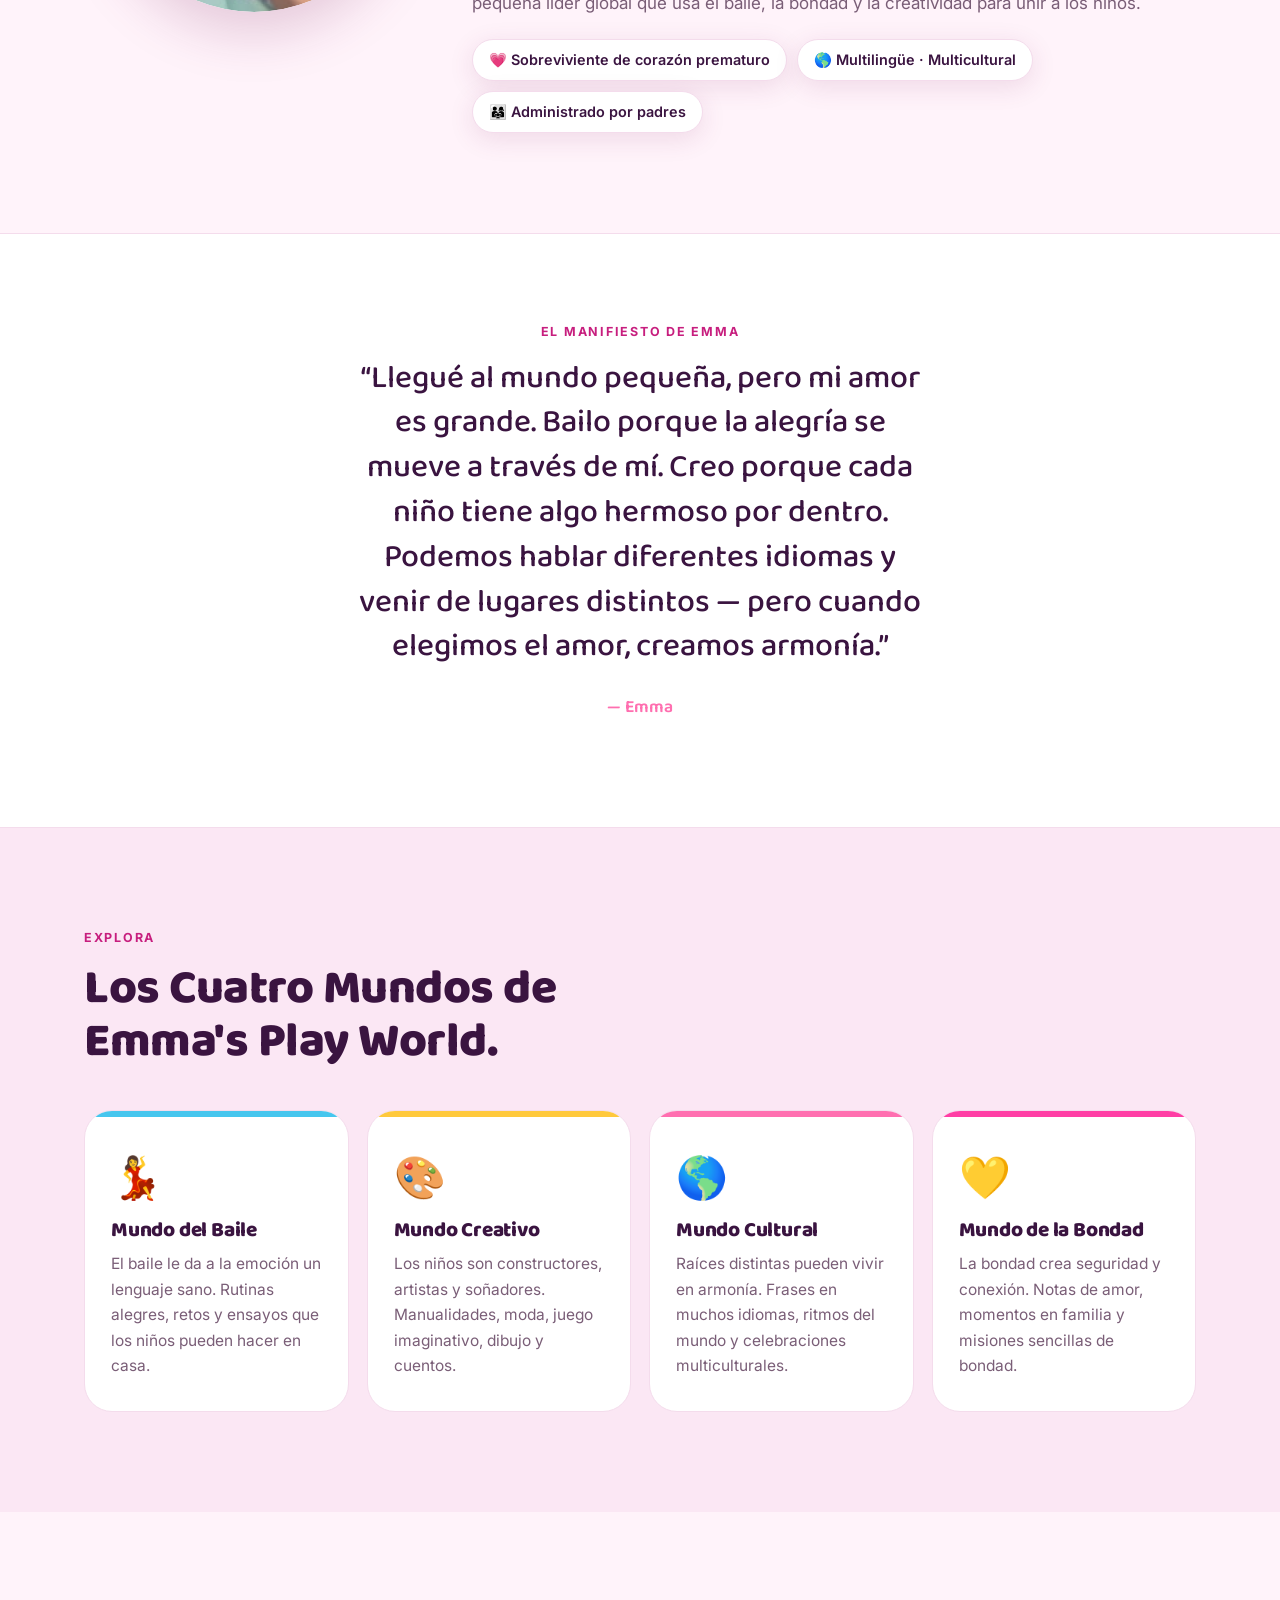
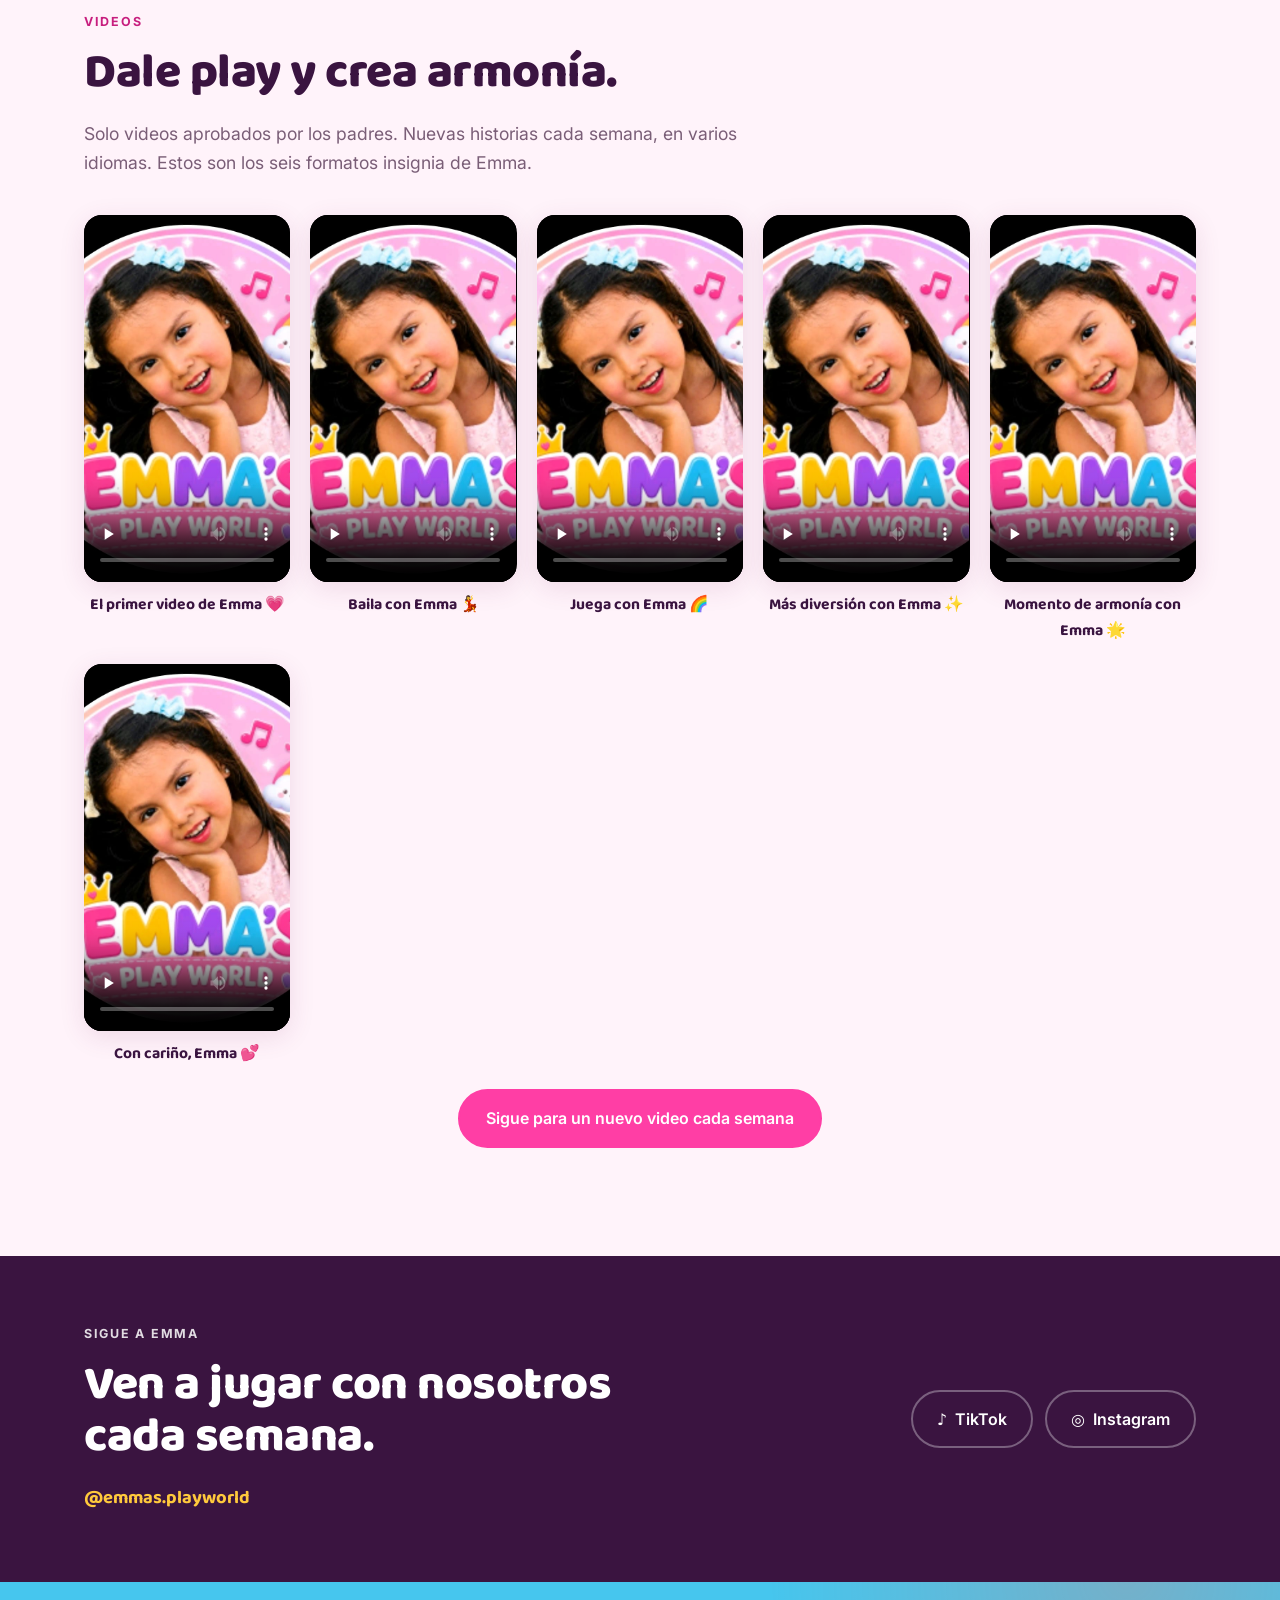
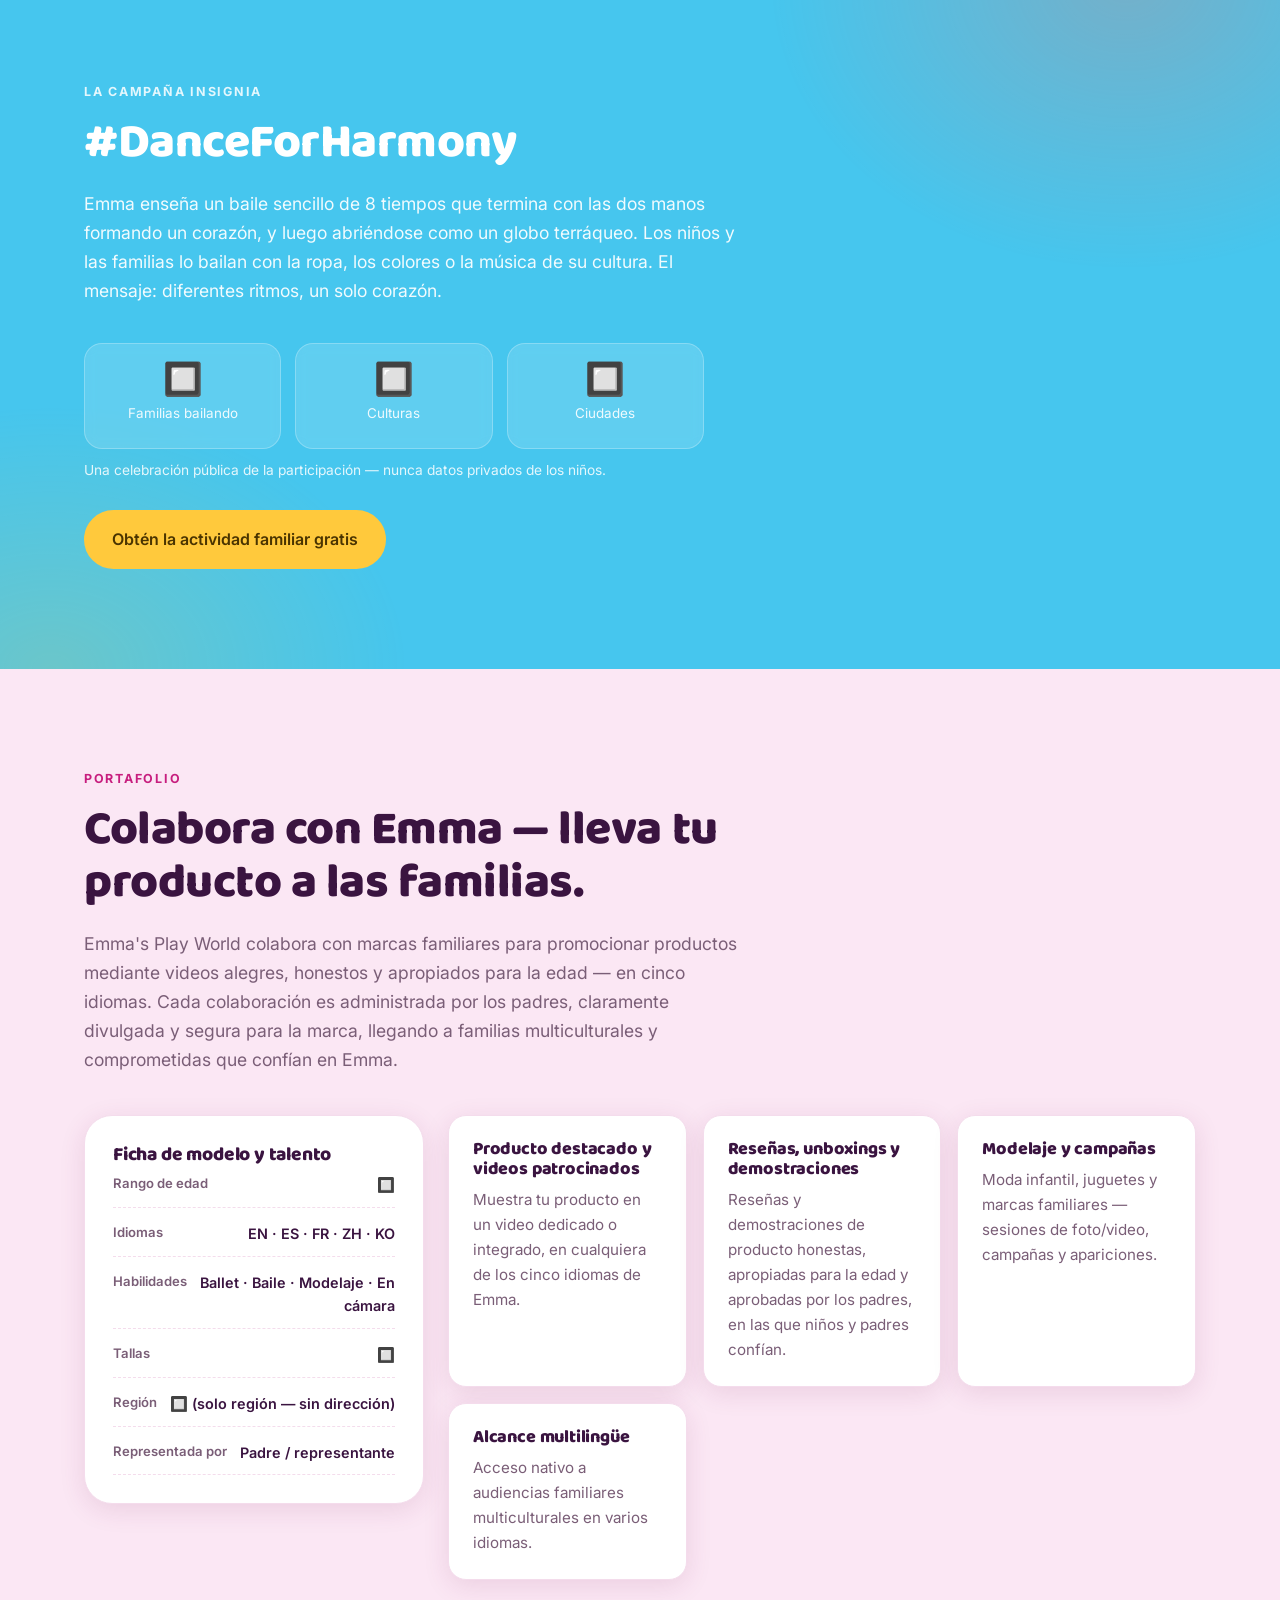
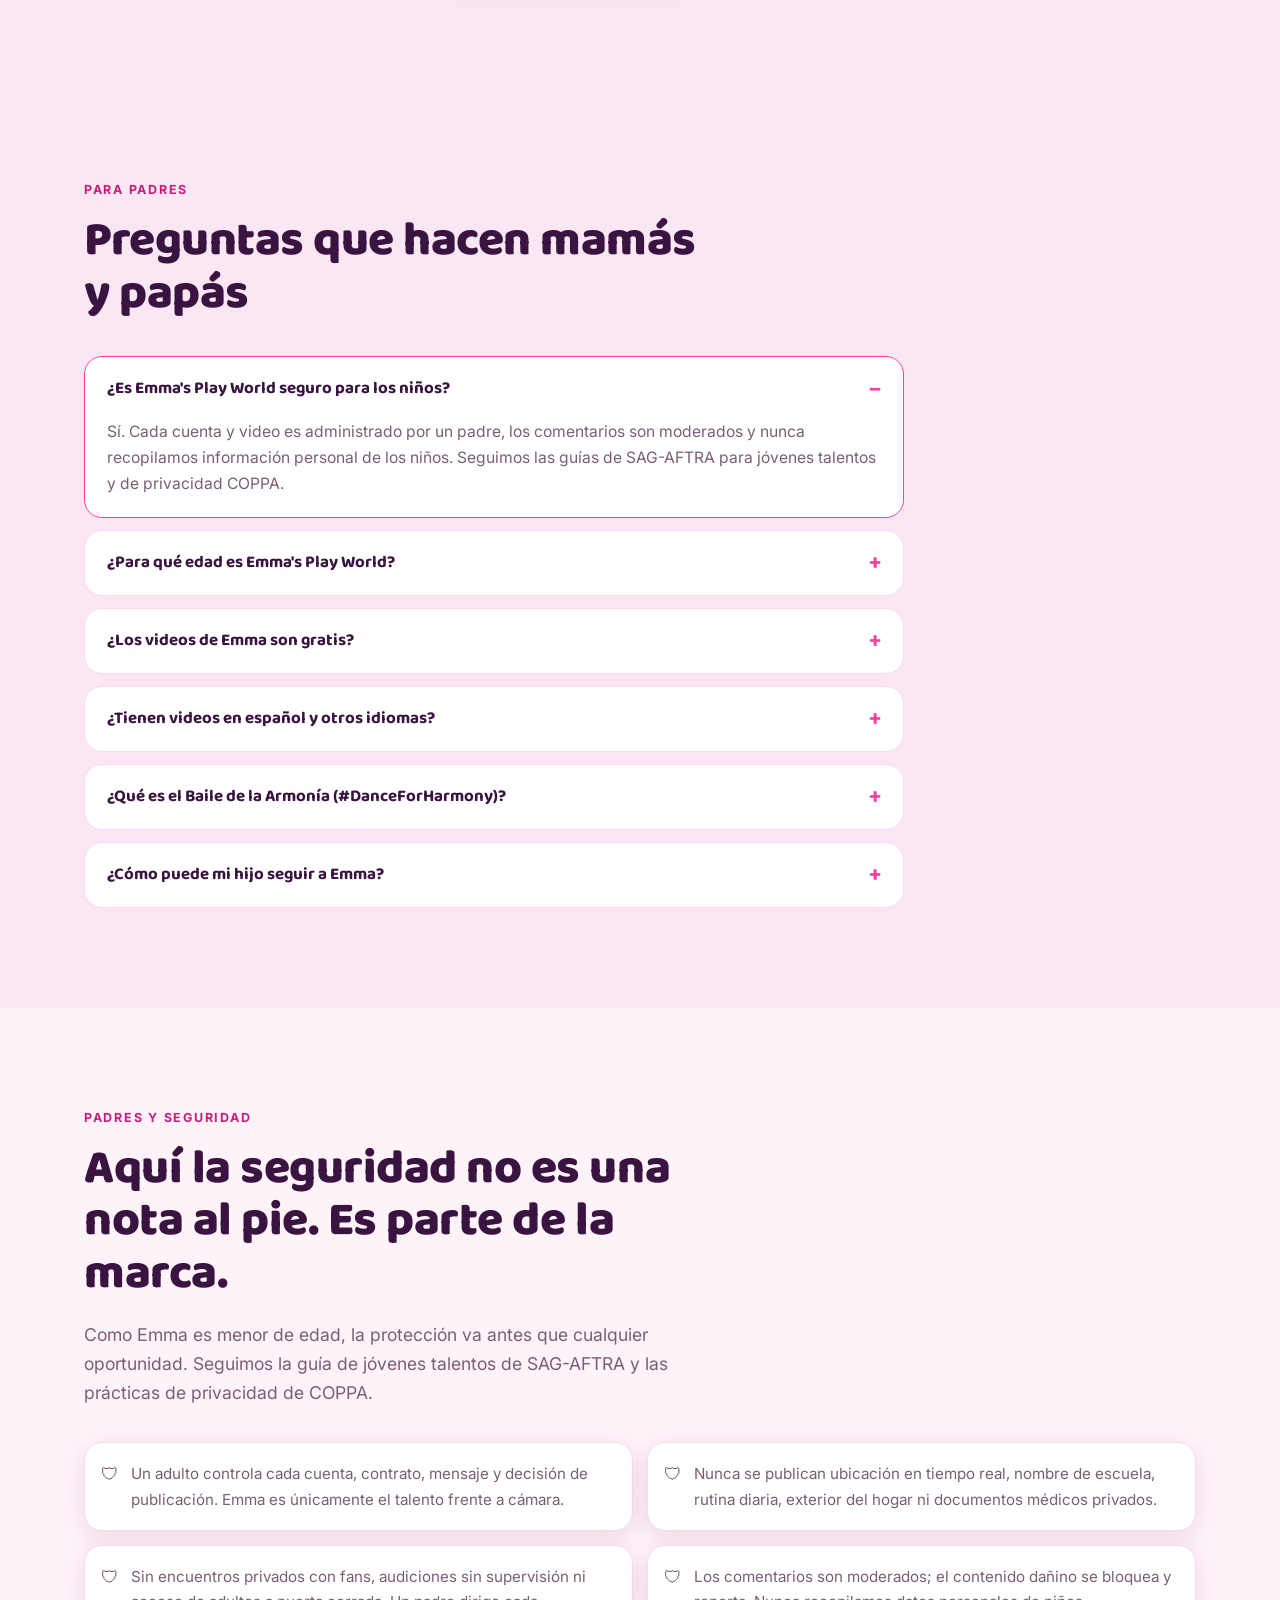
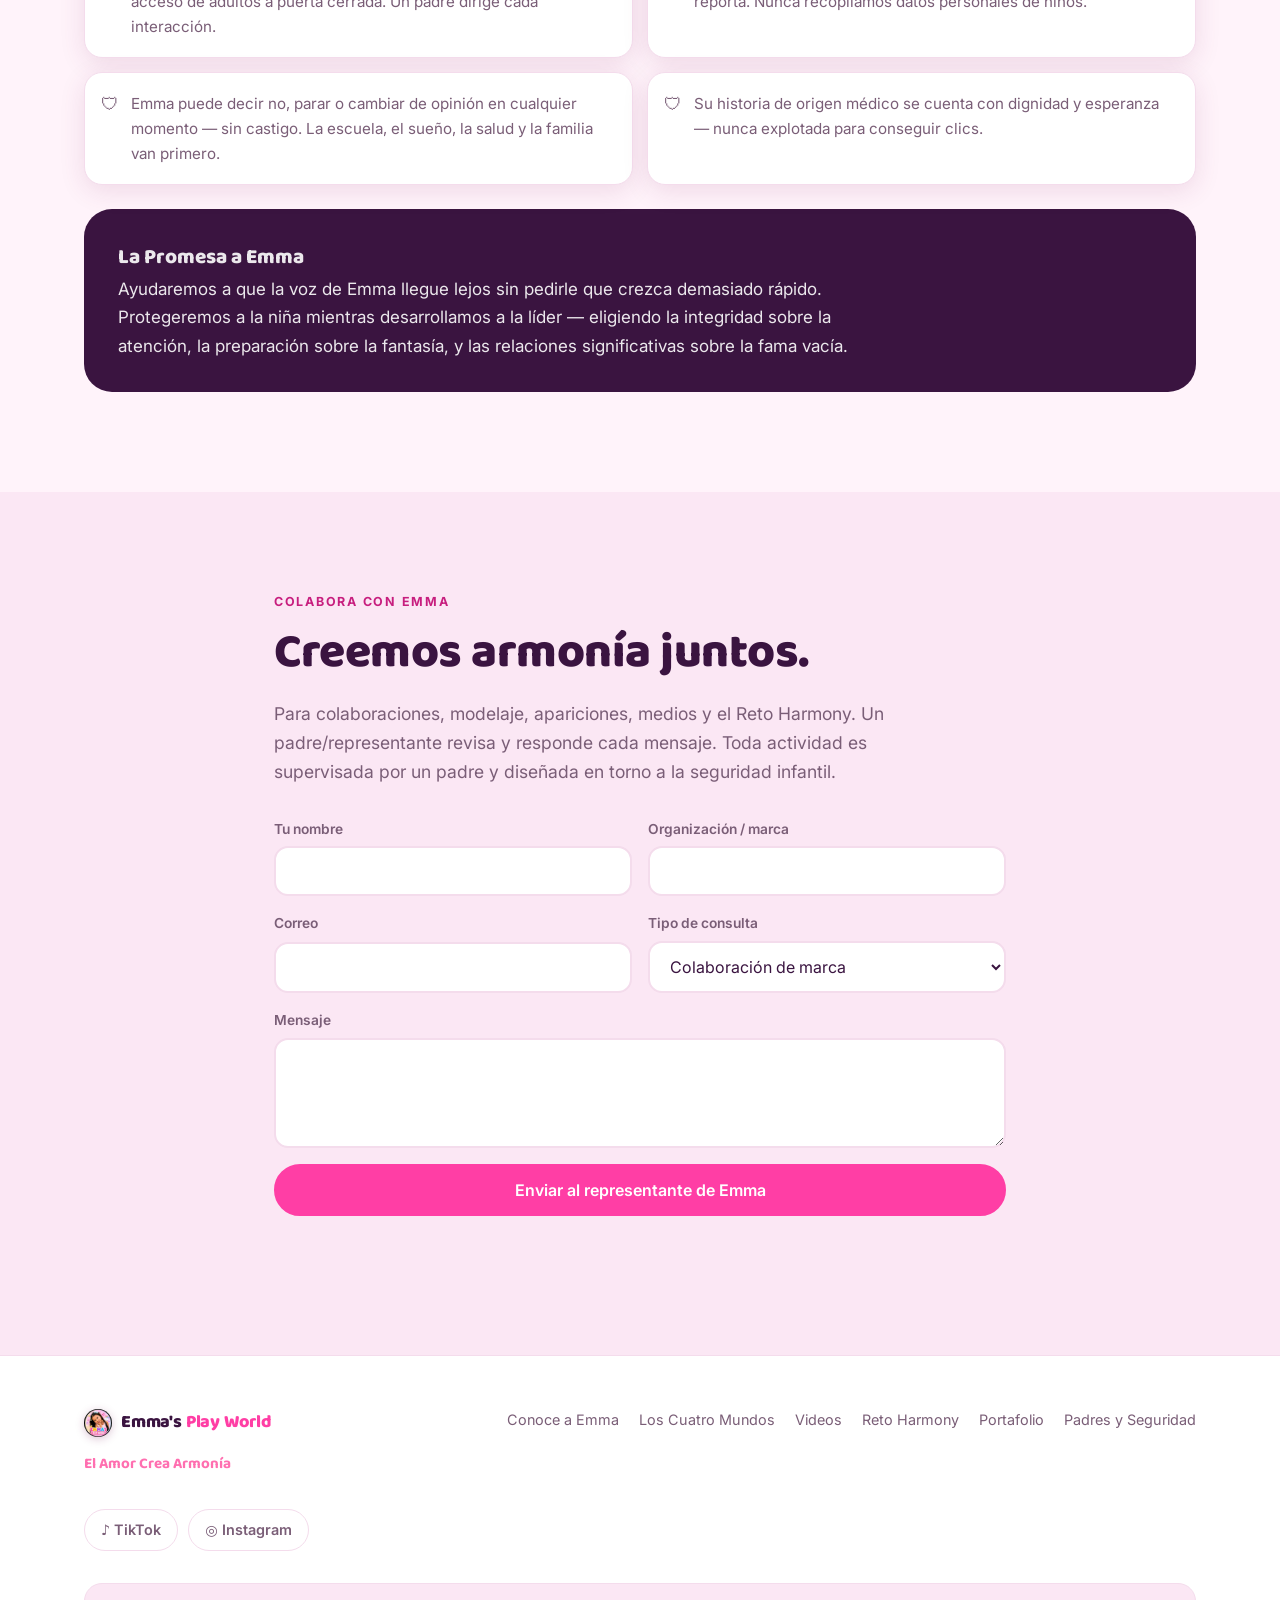
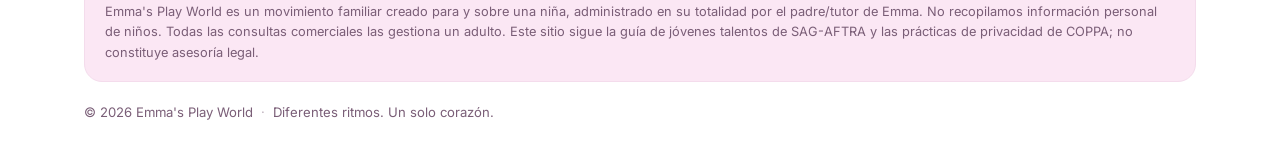
==== commit f884e362: "Restore TikTok links — @emmaspayworld recovered and live again (was temporarily down) Co-Authored-By" ====
--- a/es/index.html
+++ b/es/index.html
@@ -112,6 +112,7 @@
       "url": "https://www.emmasplayworld.com/",
       "mainEntityOfPage": "https://www.emmasplayworld.com/",
       "sameAs": [
+        "https://www.tiktok.com/@emmaspayworld",
         "https://www.instagram.com/emmas.playworld"
       ]
     },
@@ -135,6 +136,7 @@
       "knowsLanguage": ["en", "es", "pt", "fr", "zh", "ko"],
       "founder": { "@id": "https://www.emmasplayworld.com/#person" },
       "sameAs": [
+        "https://www.tiktok.com/@emmaspayworld",
         "https://www.instagram.com/emmas.playworld"
       ]
     }
@@ -370,6 +372,9 @@
       <p class="follow__handle">@emmas.playworld</p>
     </div>
     <div class="follow__links">
+      <a class="social__btn" href="https://www.tiktok.com/@emmaspayworld" target="_blank" rel="noopener noreferrer">
+        <span aria-hidden="true">♪</span> TikTok
+      </a>
       <a class="social__btn" href="https://www.instagram.com/emmas.playworld" target="_blank" rel="noopener noreferrer">
         <span aria-hidden="true">◎</span> Instagram
       </a>
@@ -469,7 +474,7 @@
       </details>
       <details class="faq__item">
         <summary data-en="How can my child follow Emma?" data-pt="Como meu filho pode seguir a Emma?" data-es="¿Cómo puede mi hijo seguir a Emma?" data-fr="Comment mon enfant peut-il suivre Emma ?" data-zh="我的孩子怎么关注 Emma？" data-ko="우리 아이가 엠마를 어떻게 팔로우하나요?">¿Cómo puede mi hijo seguir a Emma?</summary>
-        <p data-en="Follow Emma's parent-managed Instagram (@emmas.playworld) for a new video every week." data-pt="Siga o Instagram da Emma, administrado pelos pais (@emmas.playworld), para um novo vídeo toda semana." data-es="Sigue el Instagram de Emma, administrado por sus padres (@emmas.playworld), para un nuevo video cada semana." data-fr="Suivez l'Instagram d'Emma, géré par ses parents (@emmas.playworld), pour une nouvelle vidéo chaque semaine." data-zh="关注由家长管理的 Emma 的 Instagram（@emmas.playworld），每周都有新视频。" data-ko="부모가 관리하는 엠마의 인스타그램(@emmas.playworld)을 팔로우하세요. 매주 새 영상이 올라와요.">Sigue el Instagram de Emma, administrado por sus padres (@emmas.playworld), para un nuevo video cada semana.</p>
+        <p data-en="Follow Emma's parent-managed channels on TikTok (@emmaspayworld) and Instagram (@emmas.playworld) for a new video every week." data-pt="Siga os canais da Emma, administrados pelos pais, no TikTok (@emmaspayworld) e no Instagram (@emmas.playworld) para um novo vídeo toda semana." data-es="Sigue los canales de Emma, administrados por sus padres, en TikTok (@emmaspayworld) e Instagram (@emmas.playworld) para un nuevo video cada semana." data-fr="Suivez les comptes d'Emma, gérés par ses parents, sur TikTok (@emmaspayworld) et Instagram (@emmas.playworld) pour une nouvelle vidéo chaque semaine." data-zh="关注由家长管理的 Emma 频道：TikTok（@emmaspayworld）和 Instagram（@emmas.playworld），每周都有新视频。" data-ko="부모가 관리하는 엠마의 채널을 팔로우하세요 — 틱톡(@emmaspayworld), 인스타그램(@emmas.playworld). 매주 새 영상이 올라와요.">Sigue los canales de Emma, administrados por sus padres, en TikTok (@emmaspayworld) e Instagram (@emmas.playworld) para un nuevo video cada semana.</p>
       </details>
     </div>
   </div>
@@ -568,6 +573,7 @@
         <a href="#safety"    data-en="Parent &amp; Safety" data-pt="Pais &amp; Segurança" data-es="Padres y Seguridad" data-zh="家长与安全"  data-ko="부모 & 안전" data-fr="Parents et Sécurité">Padres y Seguridad</a>
       </nav>
       <div class="footer__social">
+        <a href="https://www.tiktok.com/@emmaspayworld" target="_blank" rel="noopener noreferrer">♪ TikTok</a>
         <a href="https://www.instagram.com/emmas.playworld" target="_blank" rel="noopener noreferrer">◎ Instagram</a>
       </div>
     </div>
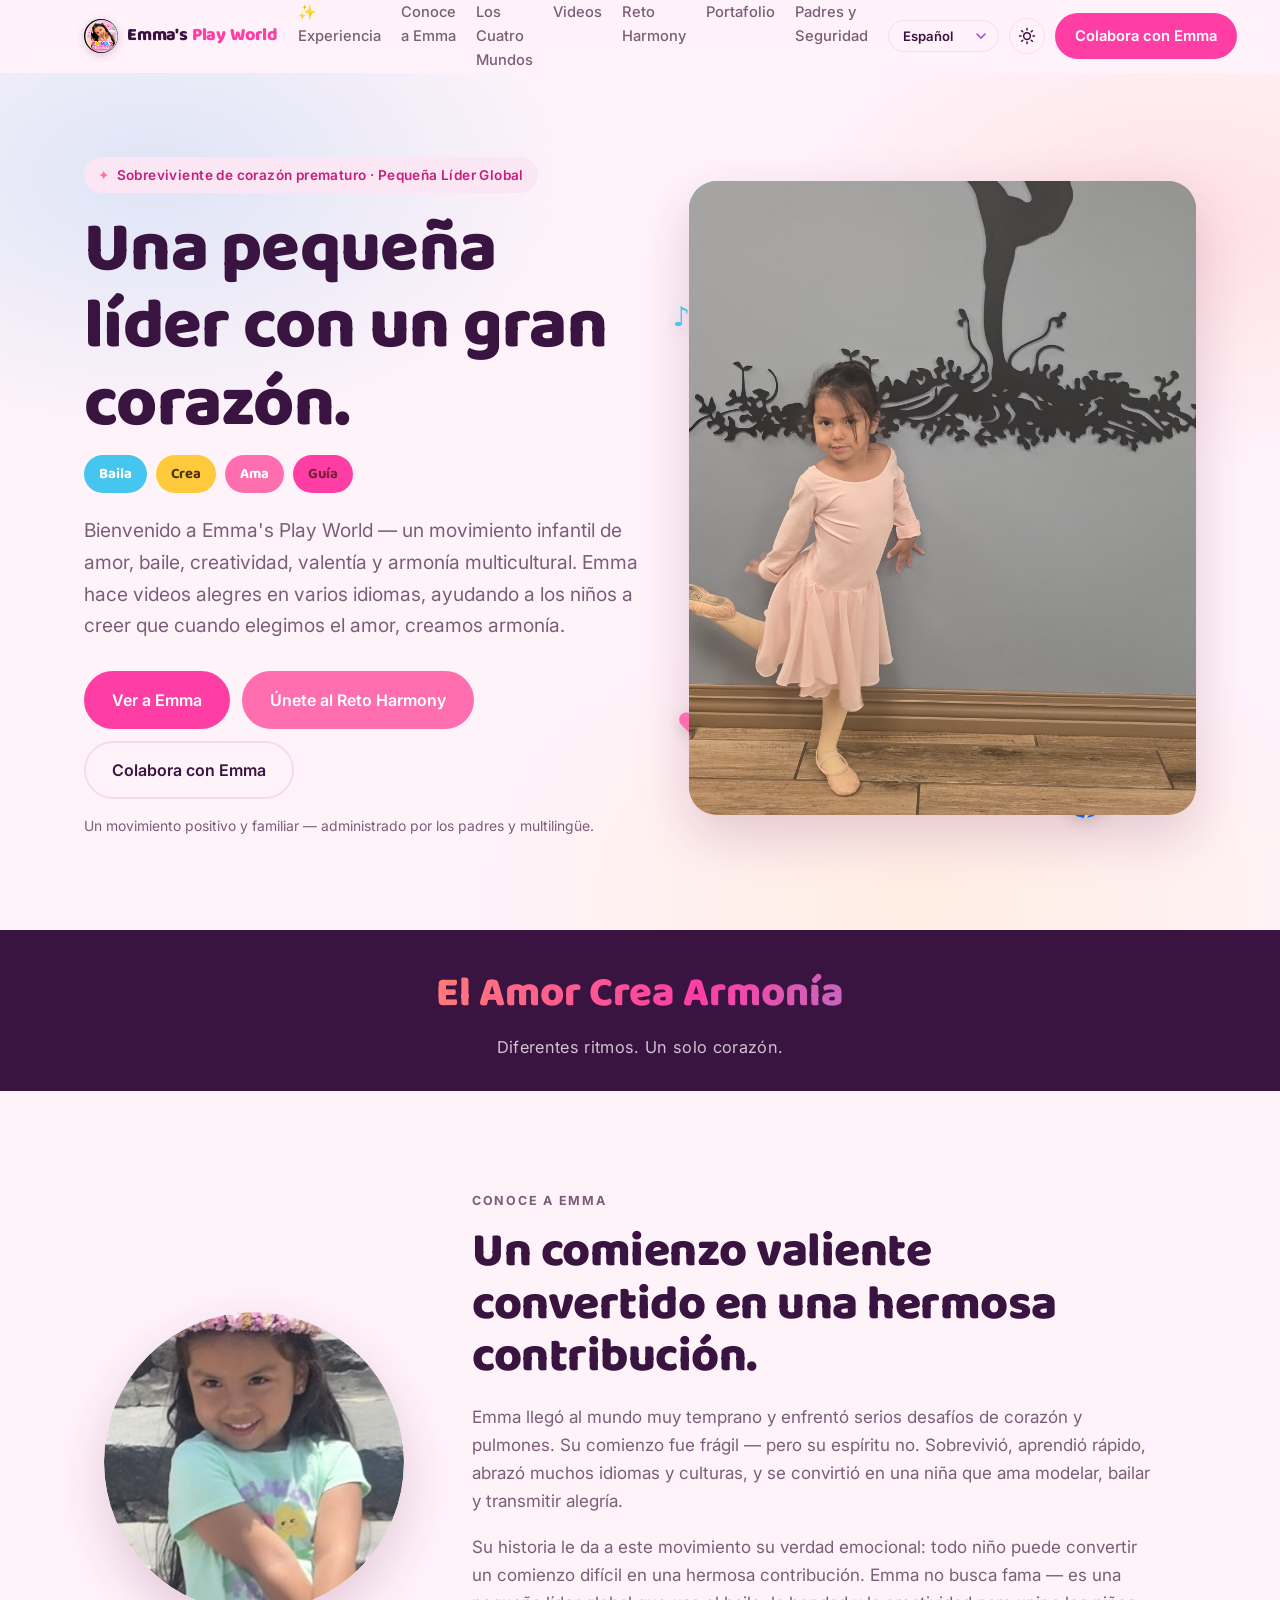
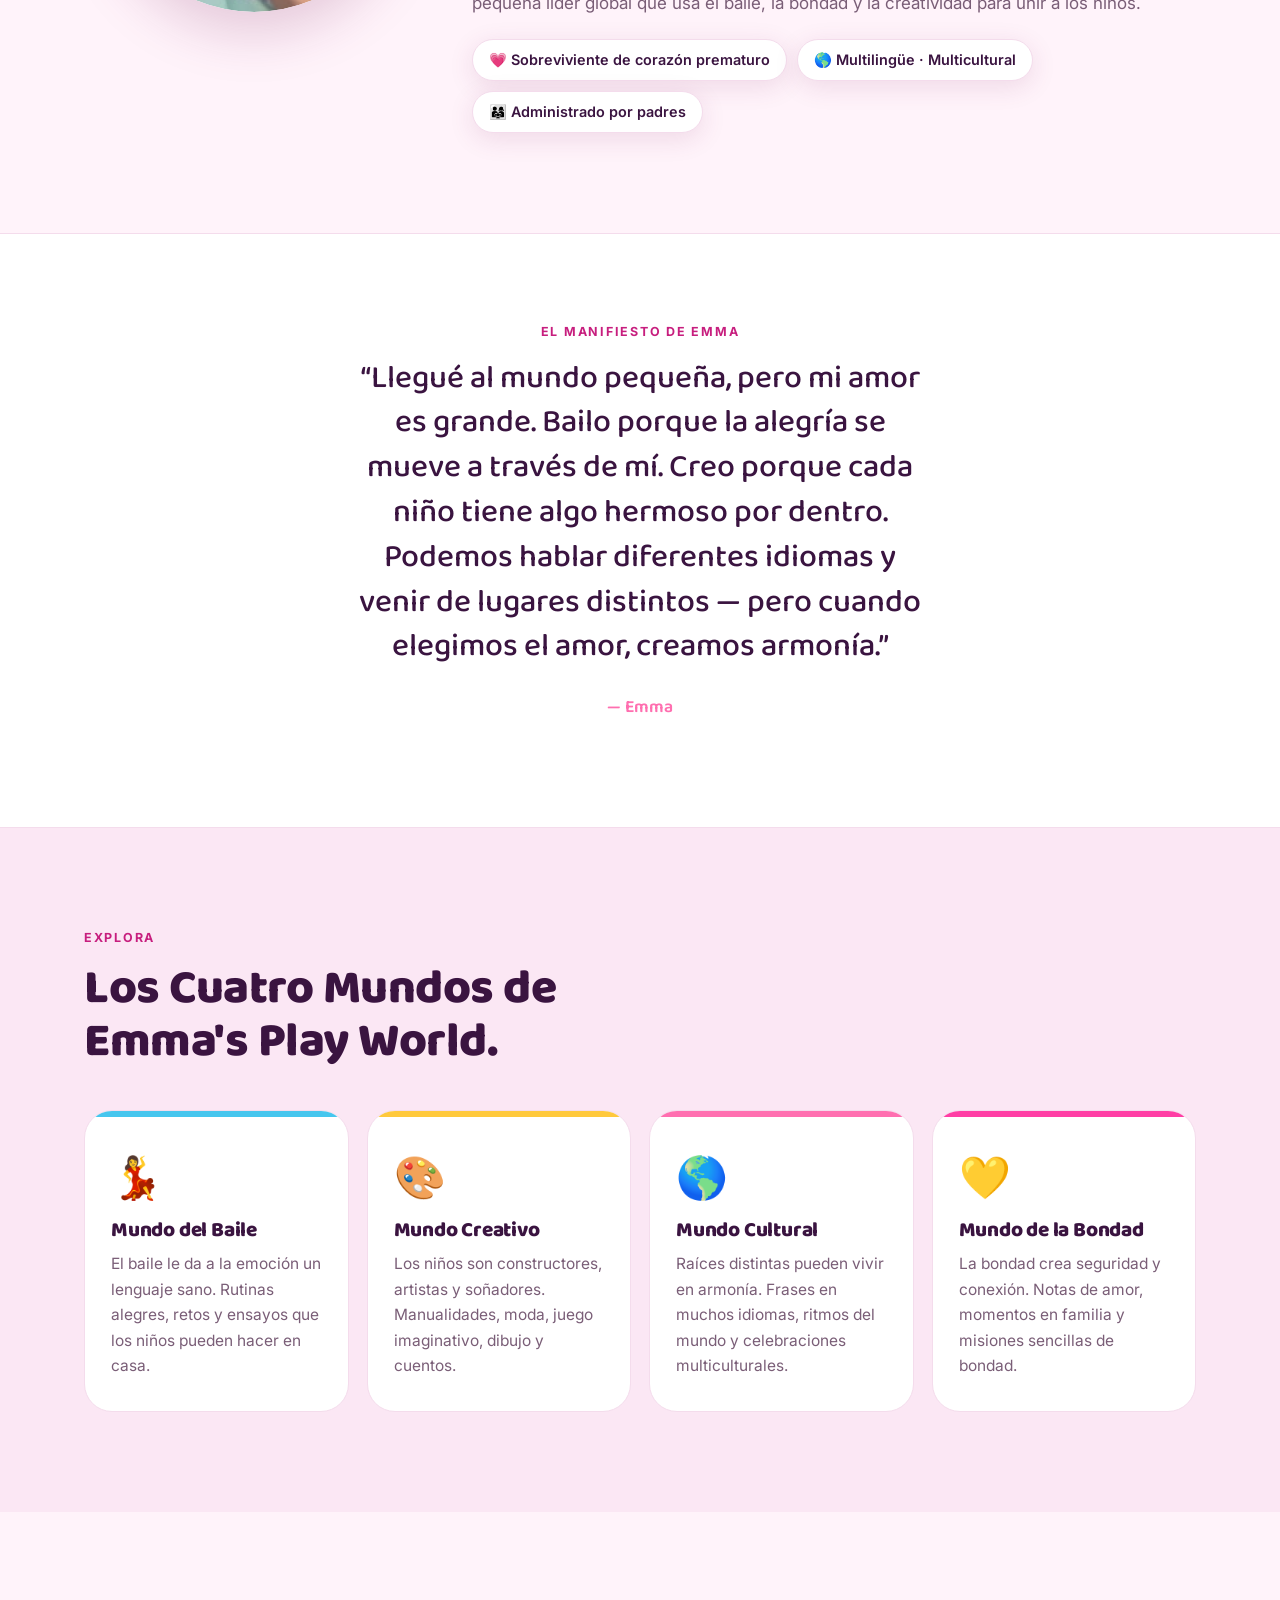
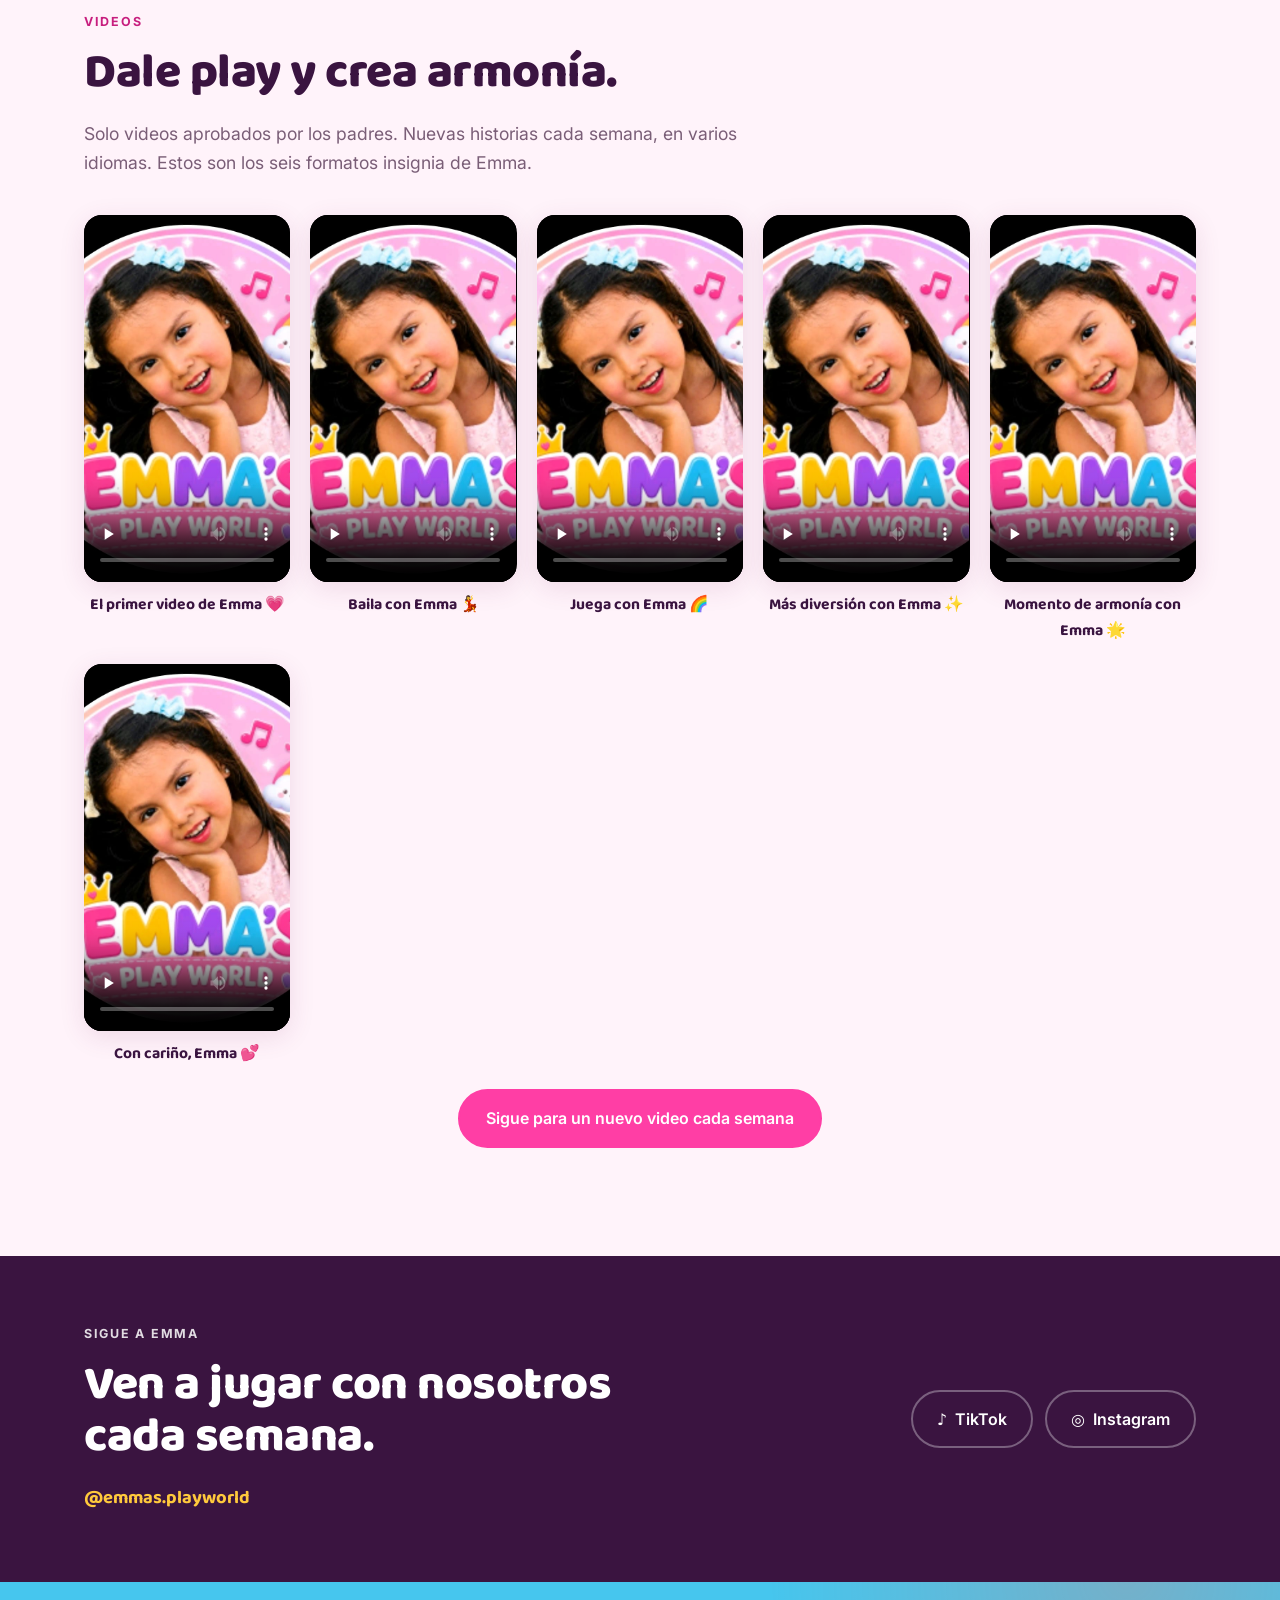
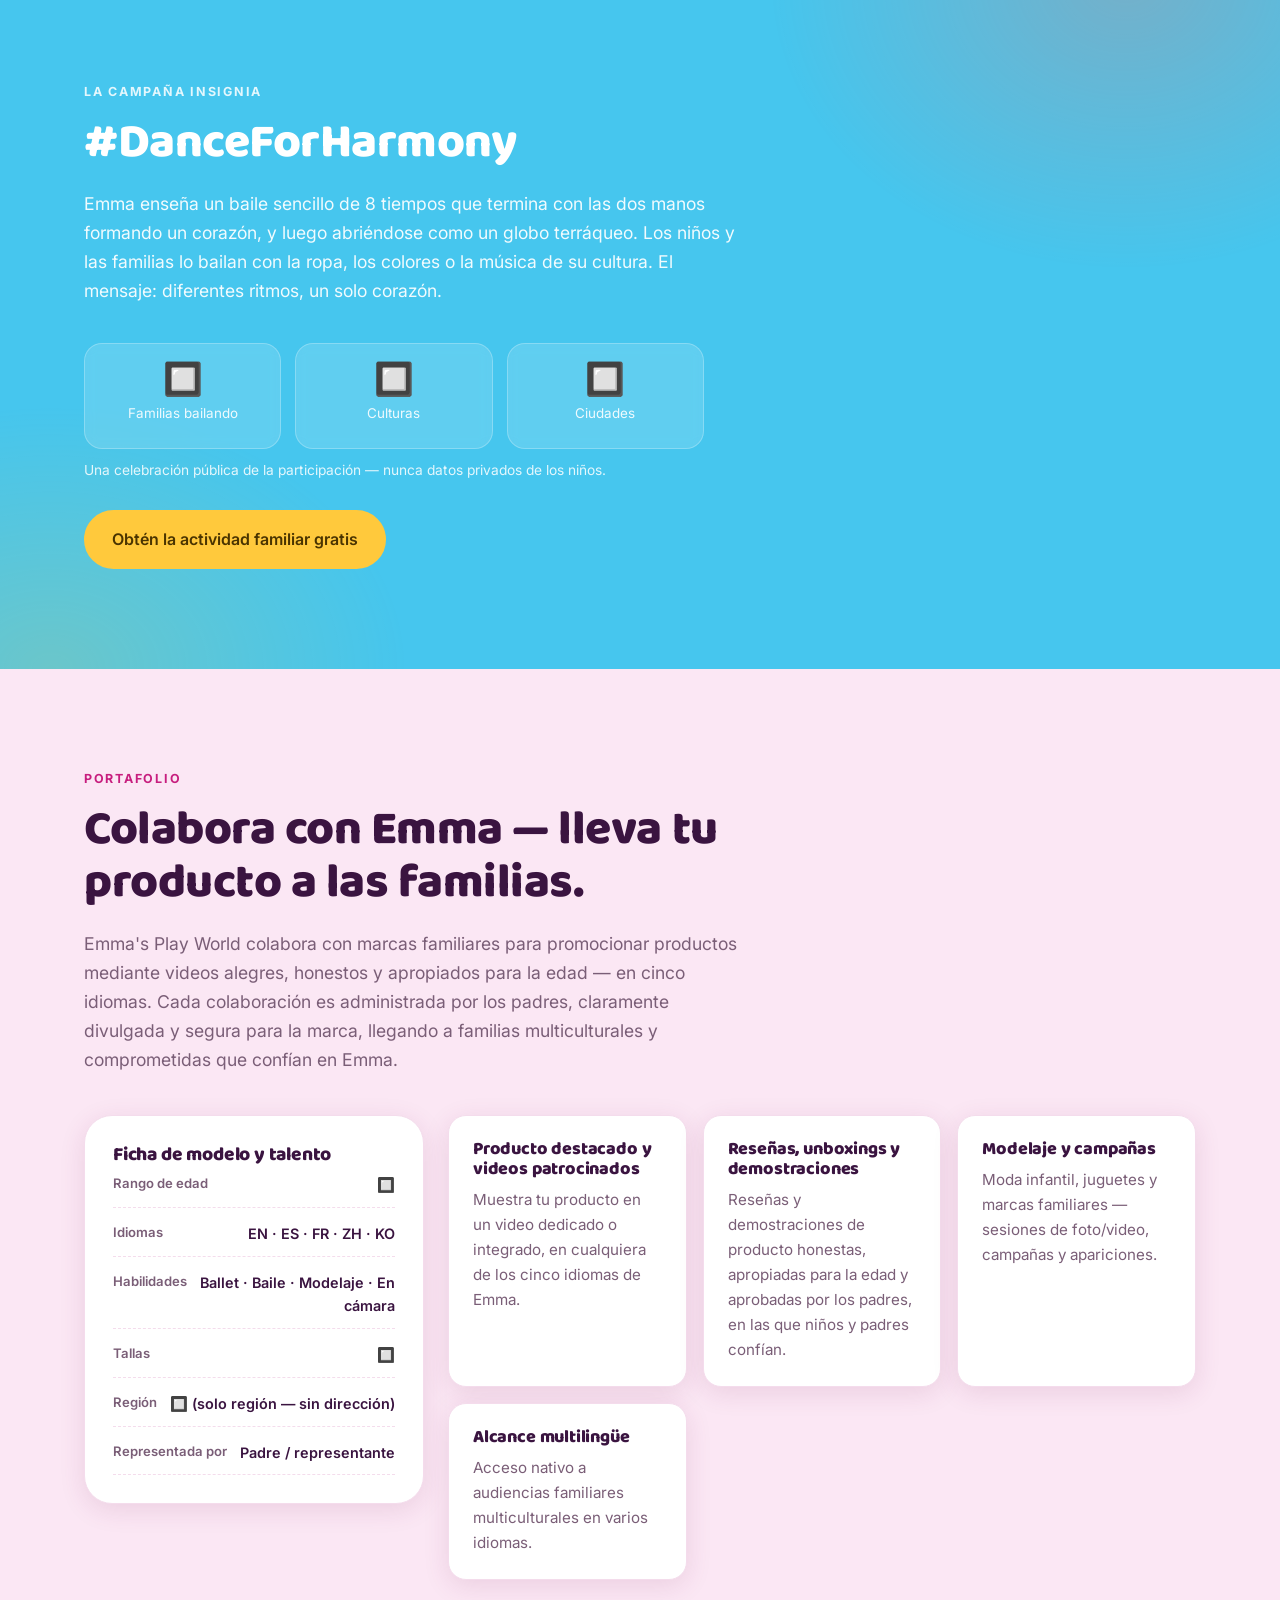
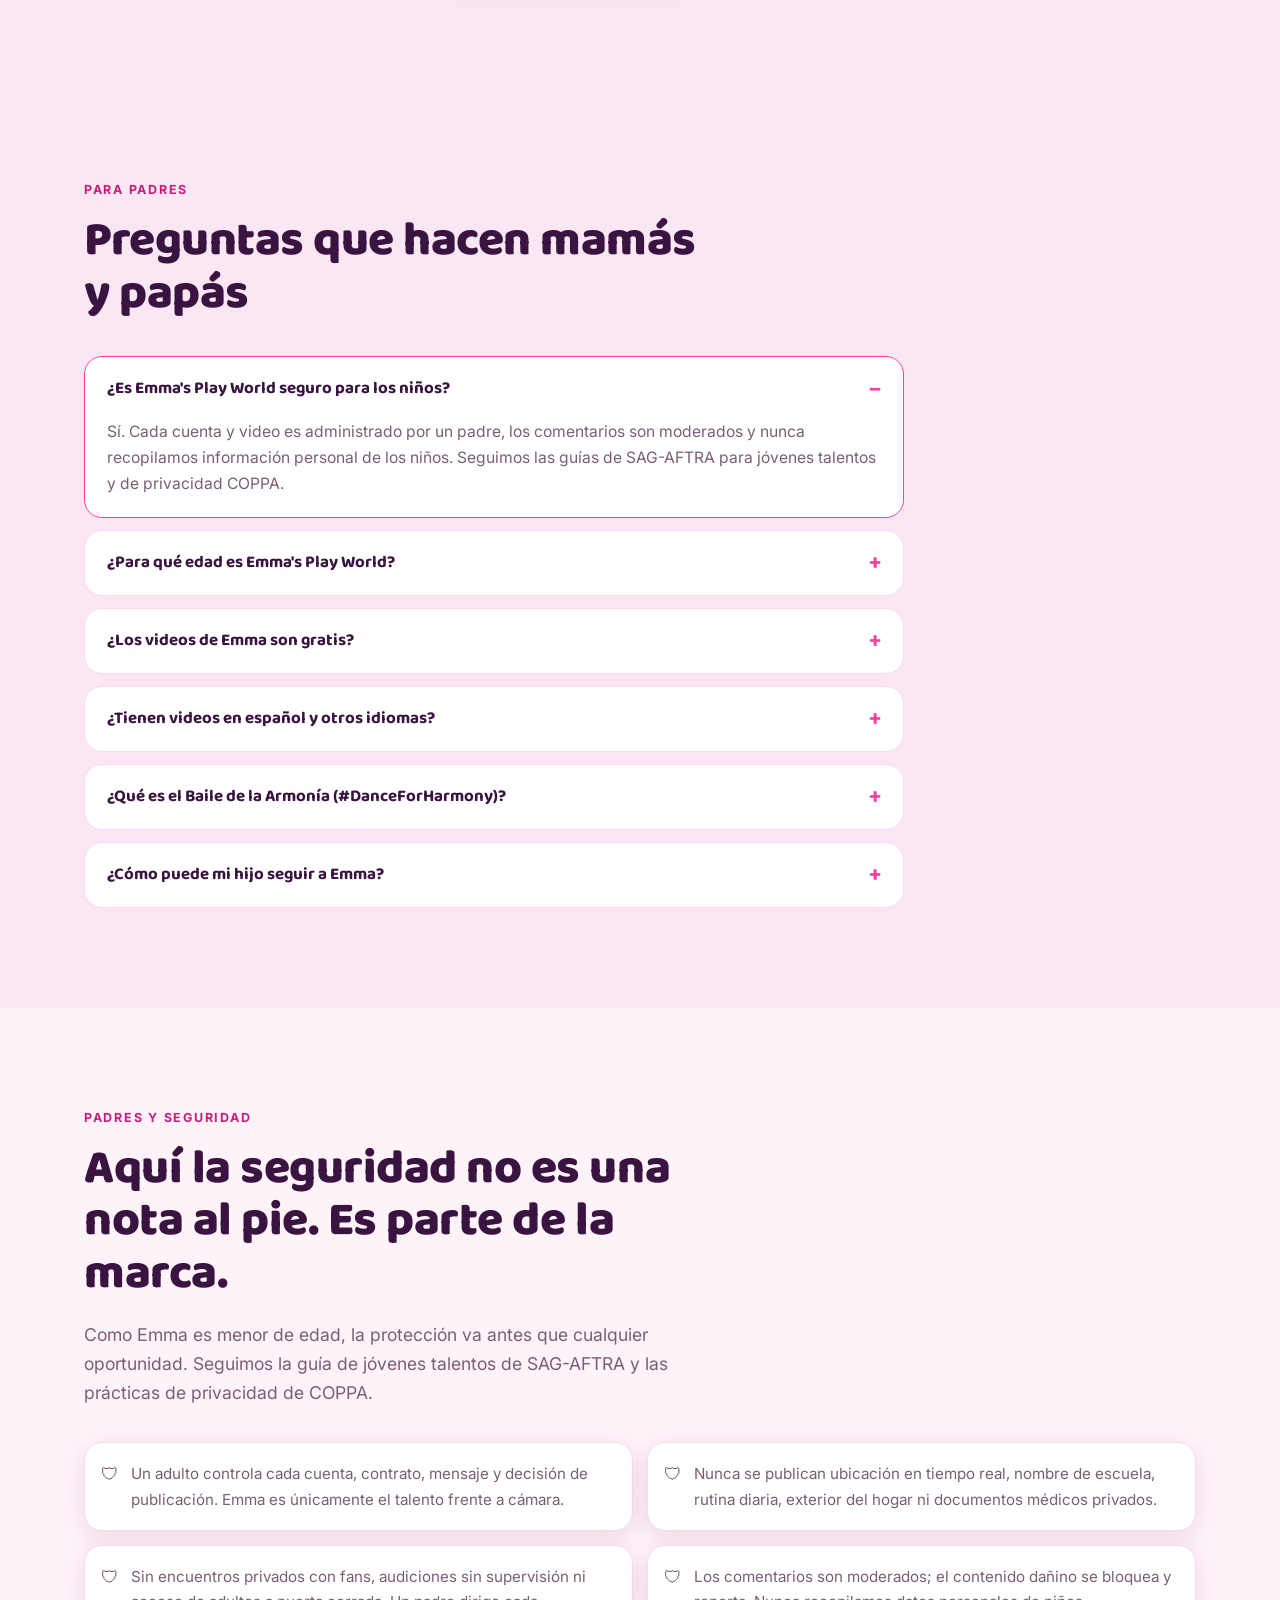
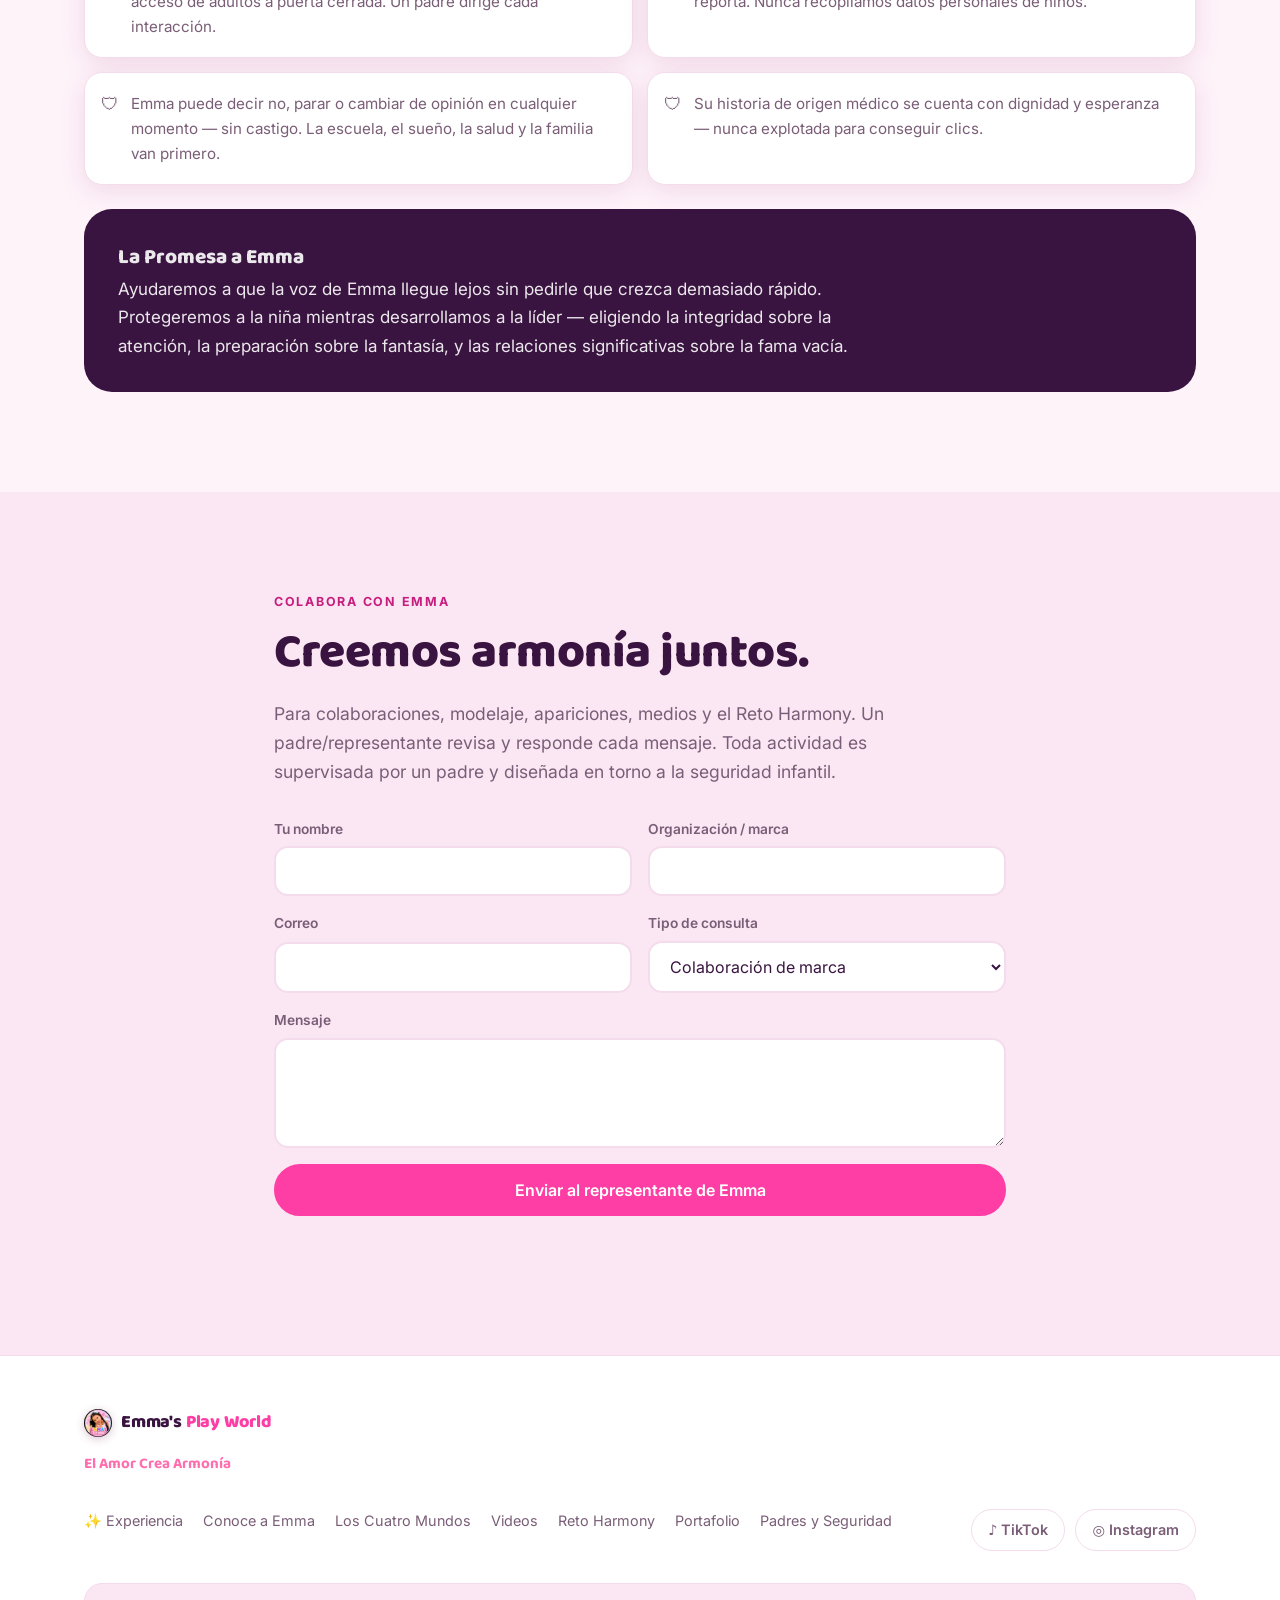
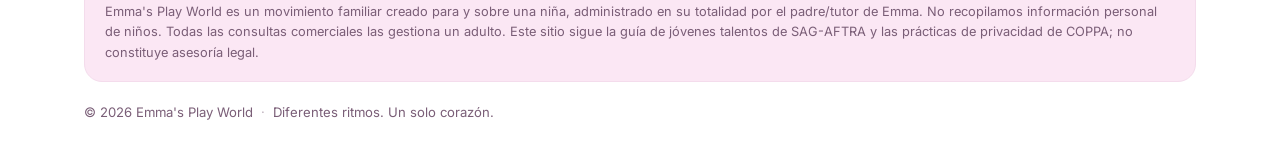
==== commit 51240550: "Experience page: brighter vivid kids palette + link it from nav (all langs) + add to sitemap (with v" ====
--- a/es/index.html
+++ b/es/index.html
@@ -59,7 +59,7 @@
 <meta property="og:image:width" content="1079">
 <meta property="og:image:height" content="1048">
 <meta property="og:image:alt" content="Emma's Play World — logo">
-<meta property="og:locale" content="en_US">
+<meta property="og:locale" content="es_ES">
 <meta property="og:locale:alternate" content="es_ES">
 <meta property="og:locale:alternate" content="fr_FR">
 <meta property="og:locale:alternate" content="zh_CN">
@@ -176,6 +176,7 @@
     </a>
 
     <nav class="nav__links" aria-label="Main">
+      <a href="/experience.html" data-en="✨ Experience" data-pt="✨ Experiência" data-es="✨ Experiencia" data-zh="✨ 沉浸体验" data-ko="✨ 체험" data-fr="✨ Expérience">✨ Experiencia</a>
       <a href="#about"     data-en="Meet Emma" data-pt="Conheça a Emma"        data-es="Conoce a Emma"        data-zh="认识Emma"     data-ko="엠마 소개" data-fr="Découvrir Emma">Conoce a Emma</a>
       <a href="#worlds"    data-en="The Four Worlds" data-pt="Os Quatro Mundos"  data-es="Los Cuatro Mundos"    data-zh="四个世界"     data-ko="네 개의 세계" data-fr="Les Quatre Mondes">Los Cuatro Mundos</a>
       <a href="#watch"     data-en="Watch" data-pt="Assistir"            data-es="Videos"               data-zh="观看"         data-ko="영상" data-fr="Vidéos">Videos</a>
@@ -565,6 +566,7 @@
         <p class="footer__tag" data-en="Love Creates Harmony" data-pt="O Amor Cria Harmonia" data-es="El Amor Crea Armonía" data-zh="爱创造和谐" data-ko="사랑은 하모니를 만들어요" data-fr="L'Amour Crée l'Harmonie">El Amor Crea Armonía</p>
       </div>
       <nav class="footer__nav" aria-label="Footer">
+        <a href="/experience.html" data-en="✨ Experience" data-pt="✨ Experiência" data-es="✨ Experiencia" data-zh="✨ 沉浸体验" data-ko="✨ 체험" data-fr="✨ Expérience">✨ Experiencia</a>
         <a href="#about"     data-en="Meet Emma" data-pt="Conheça a Emma"        data-es="Conoce a Emma"        data-zh="认识Emma"    data-ko="엠마 소개" data-fr="Découvrir Emma">Conoce a Emma</a>
         <a href="#worlds"    data-en="The Four Worlds" data-pt="Os Quatro Mundos"  data-es="Los Cuatro Mundos"    data-zh="四个世界"    data-ko="네 개의 세계" data-fr="Les Quatre Mondes">Los Cuatro Mundos</a>
         <a href="#watch"     data-en="Watch" data-pt="Assistir"            data-es="Videos"               data-zh="观看"        data-ko="영상" data-fr="Vidéos">Videos</a>
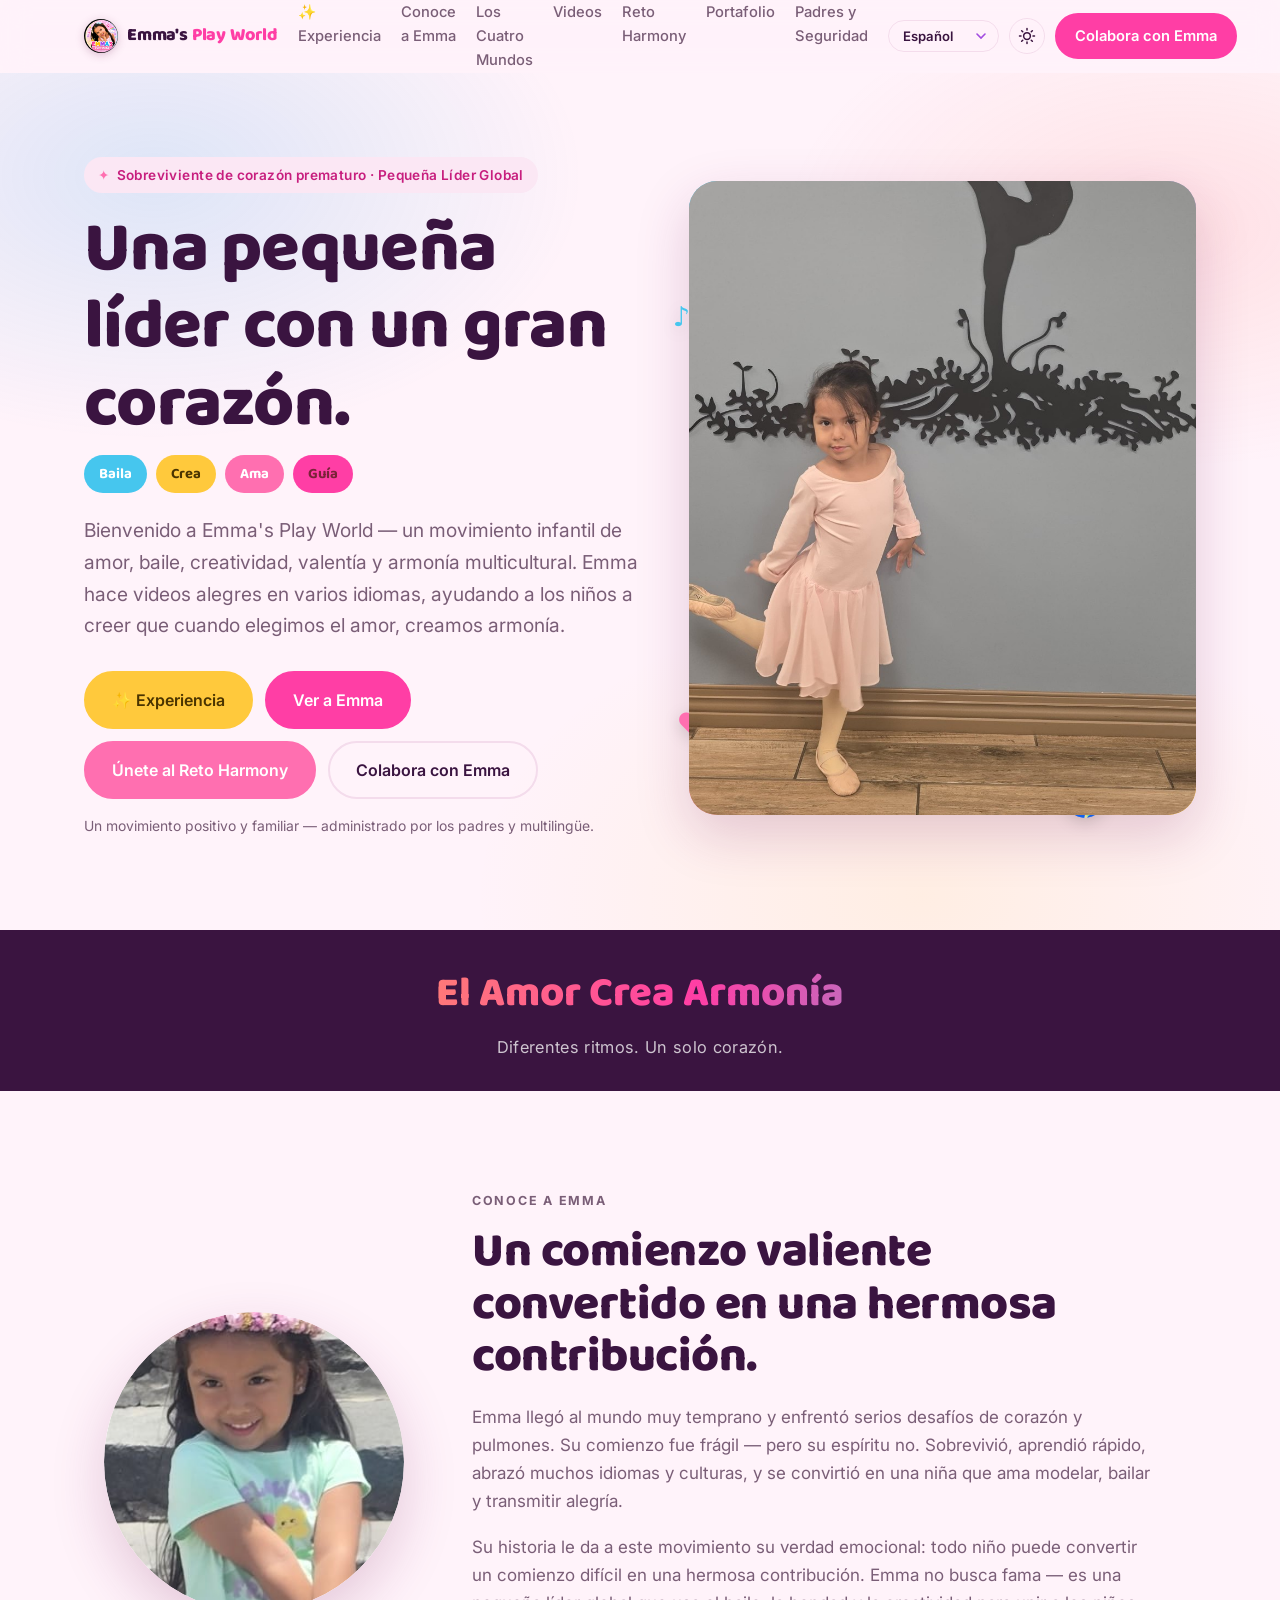
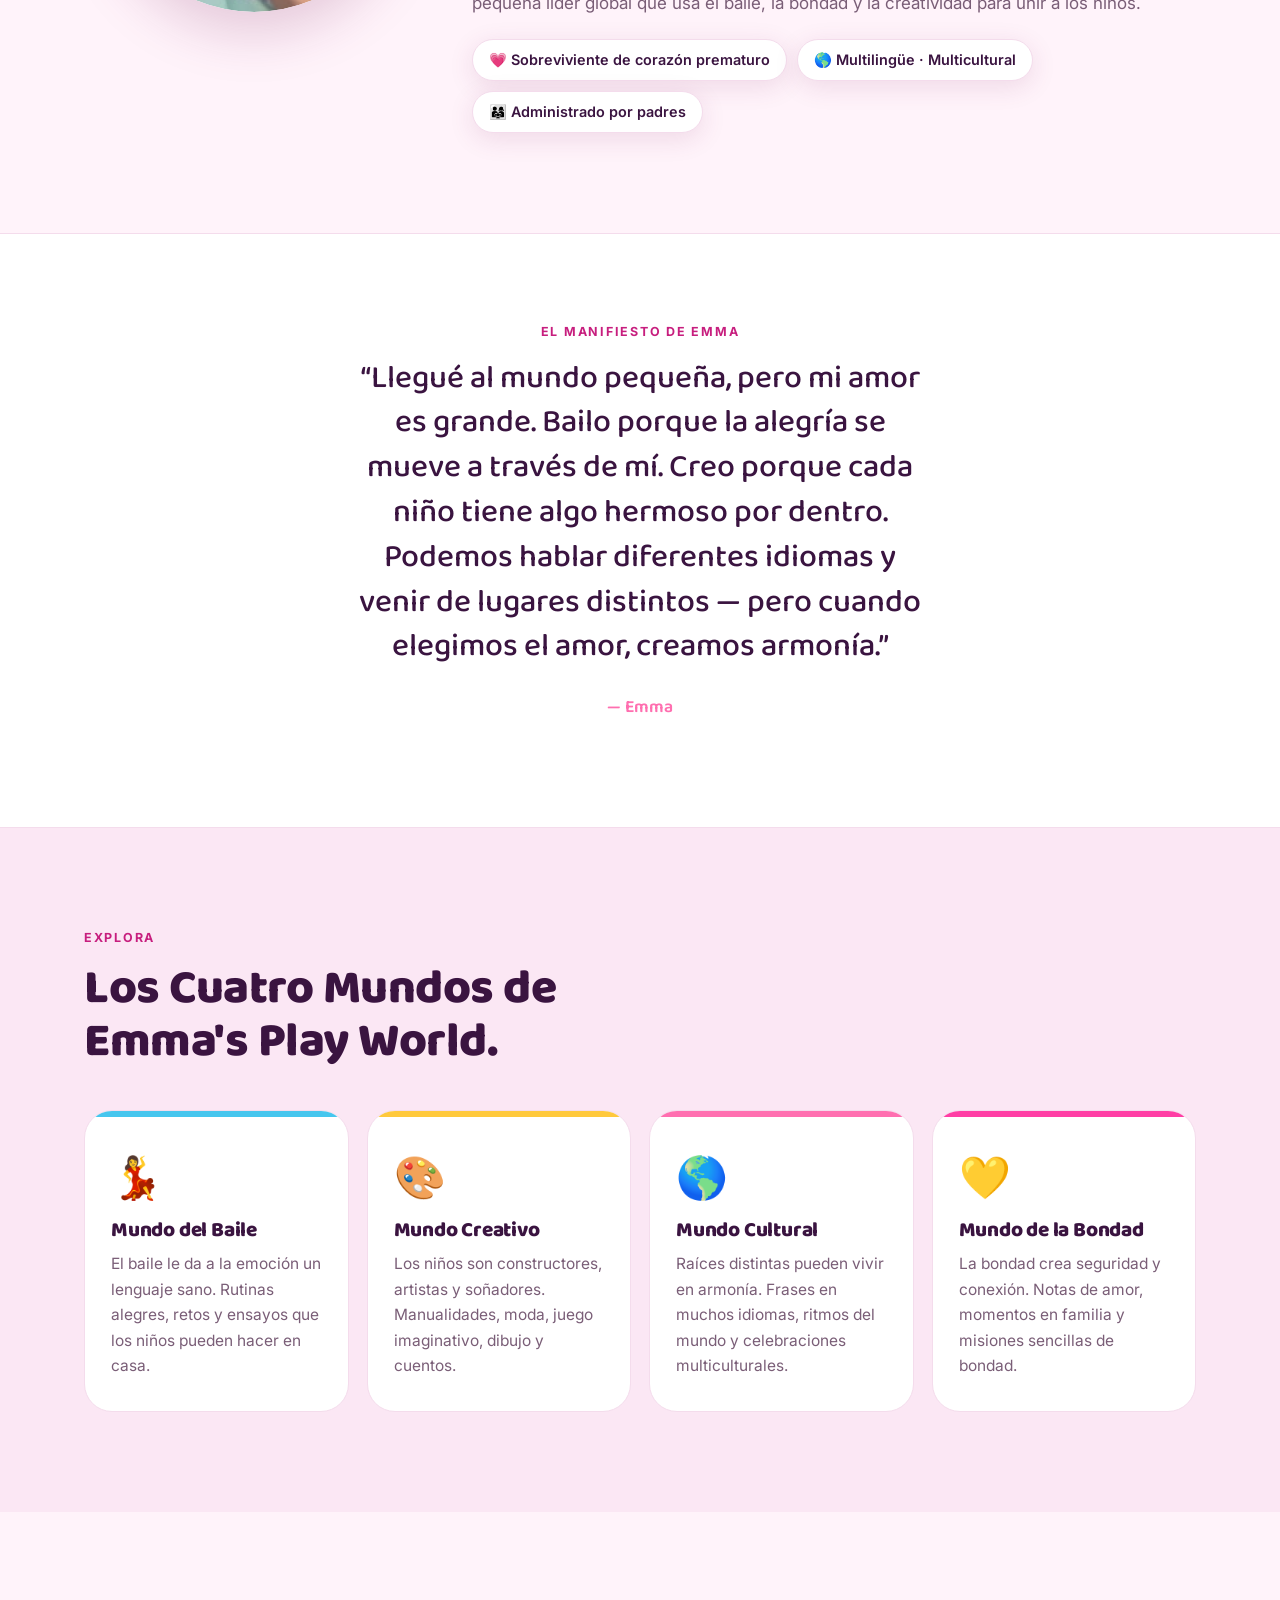
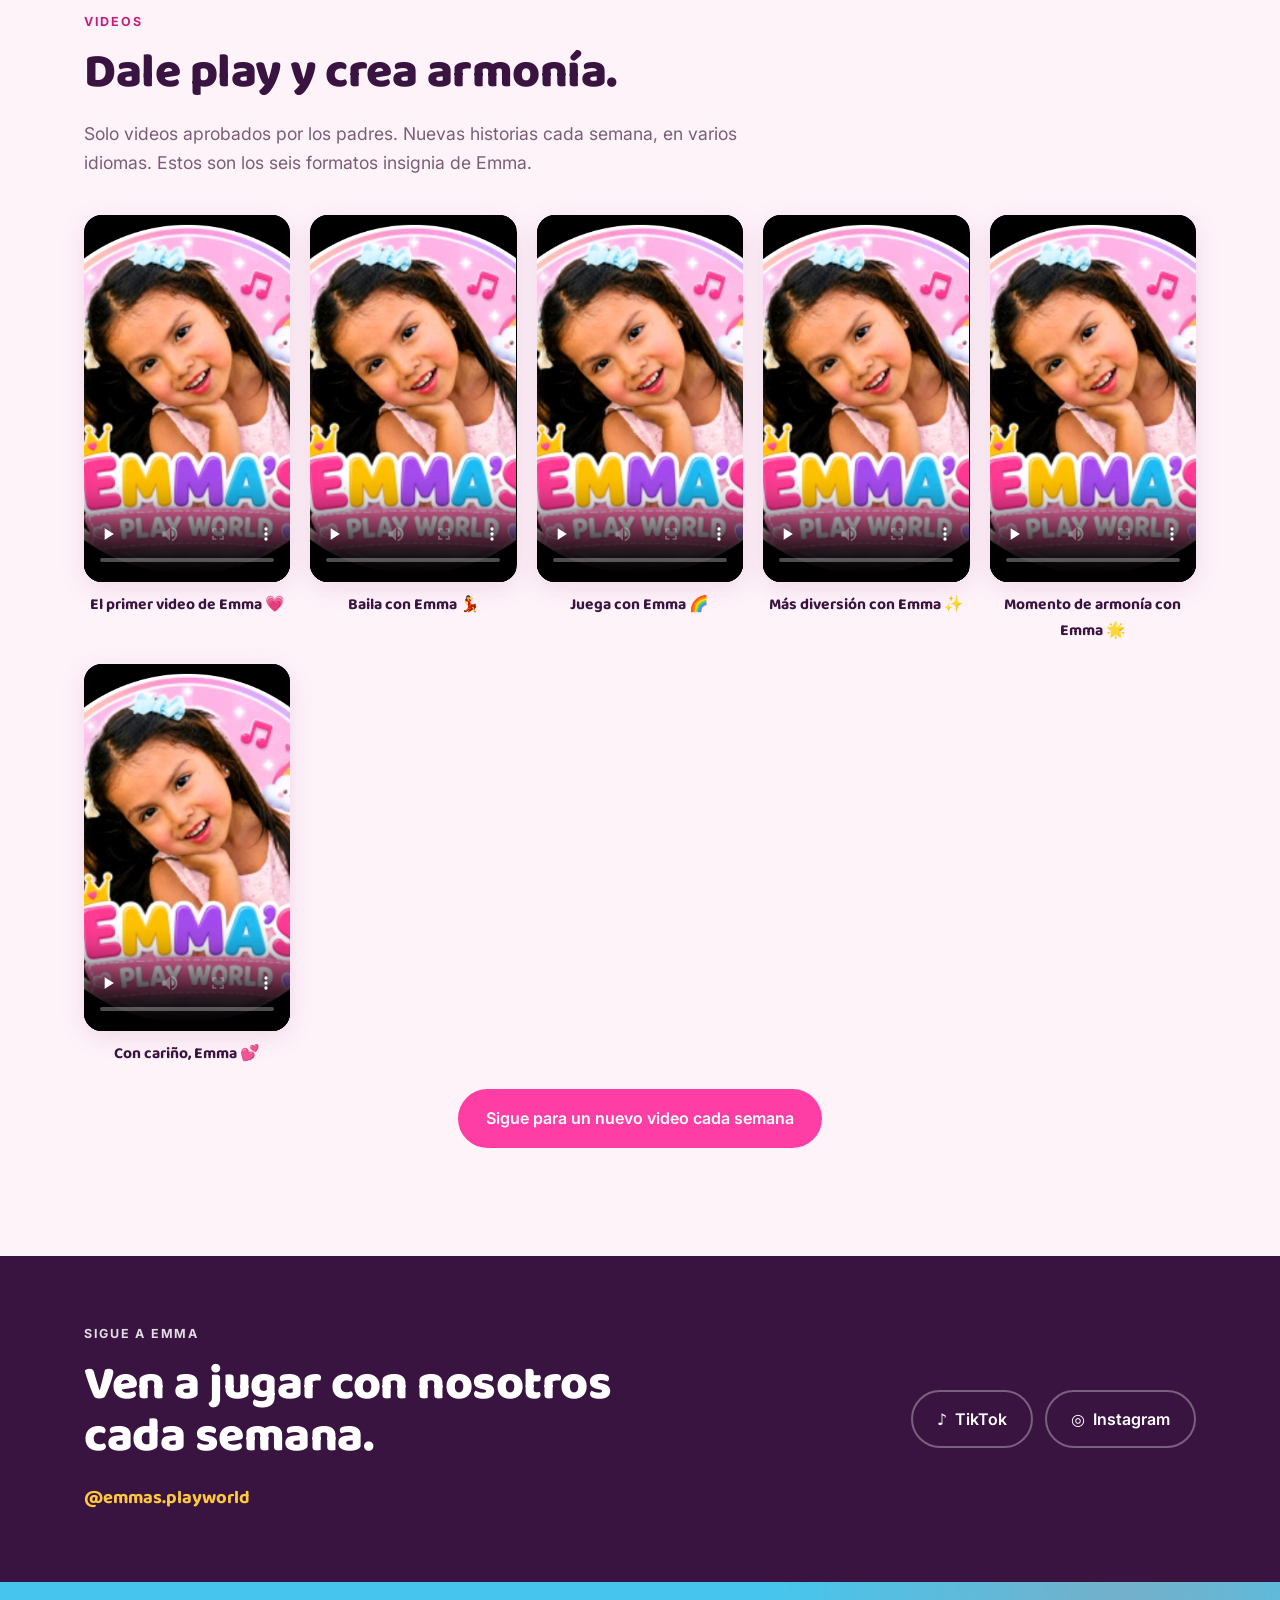
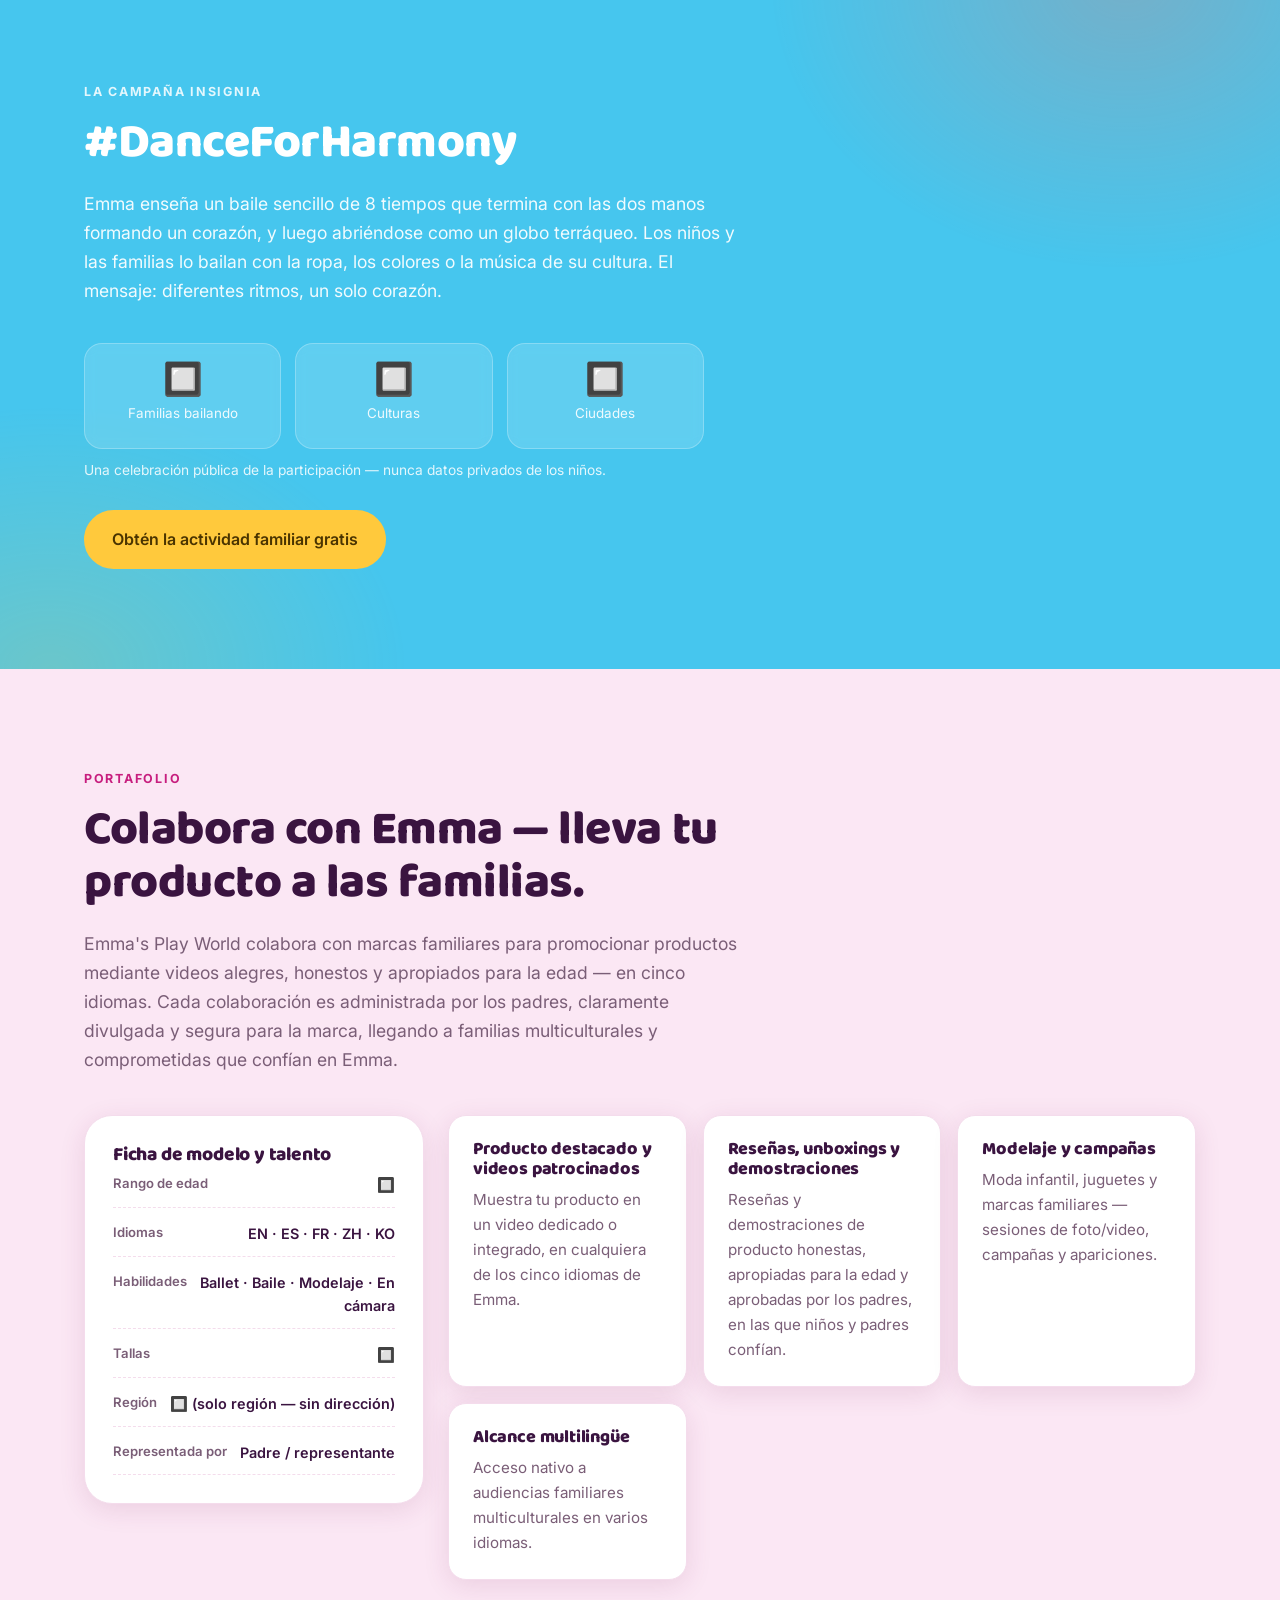
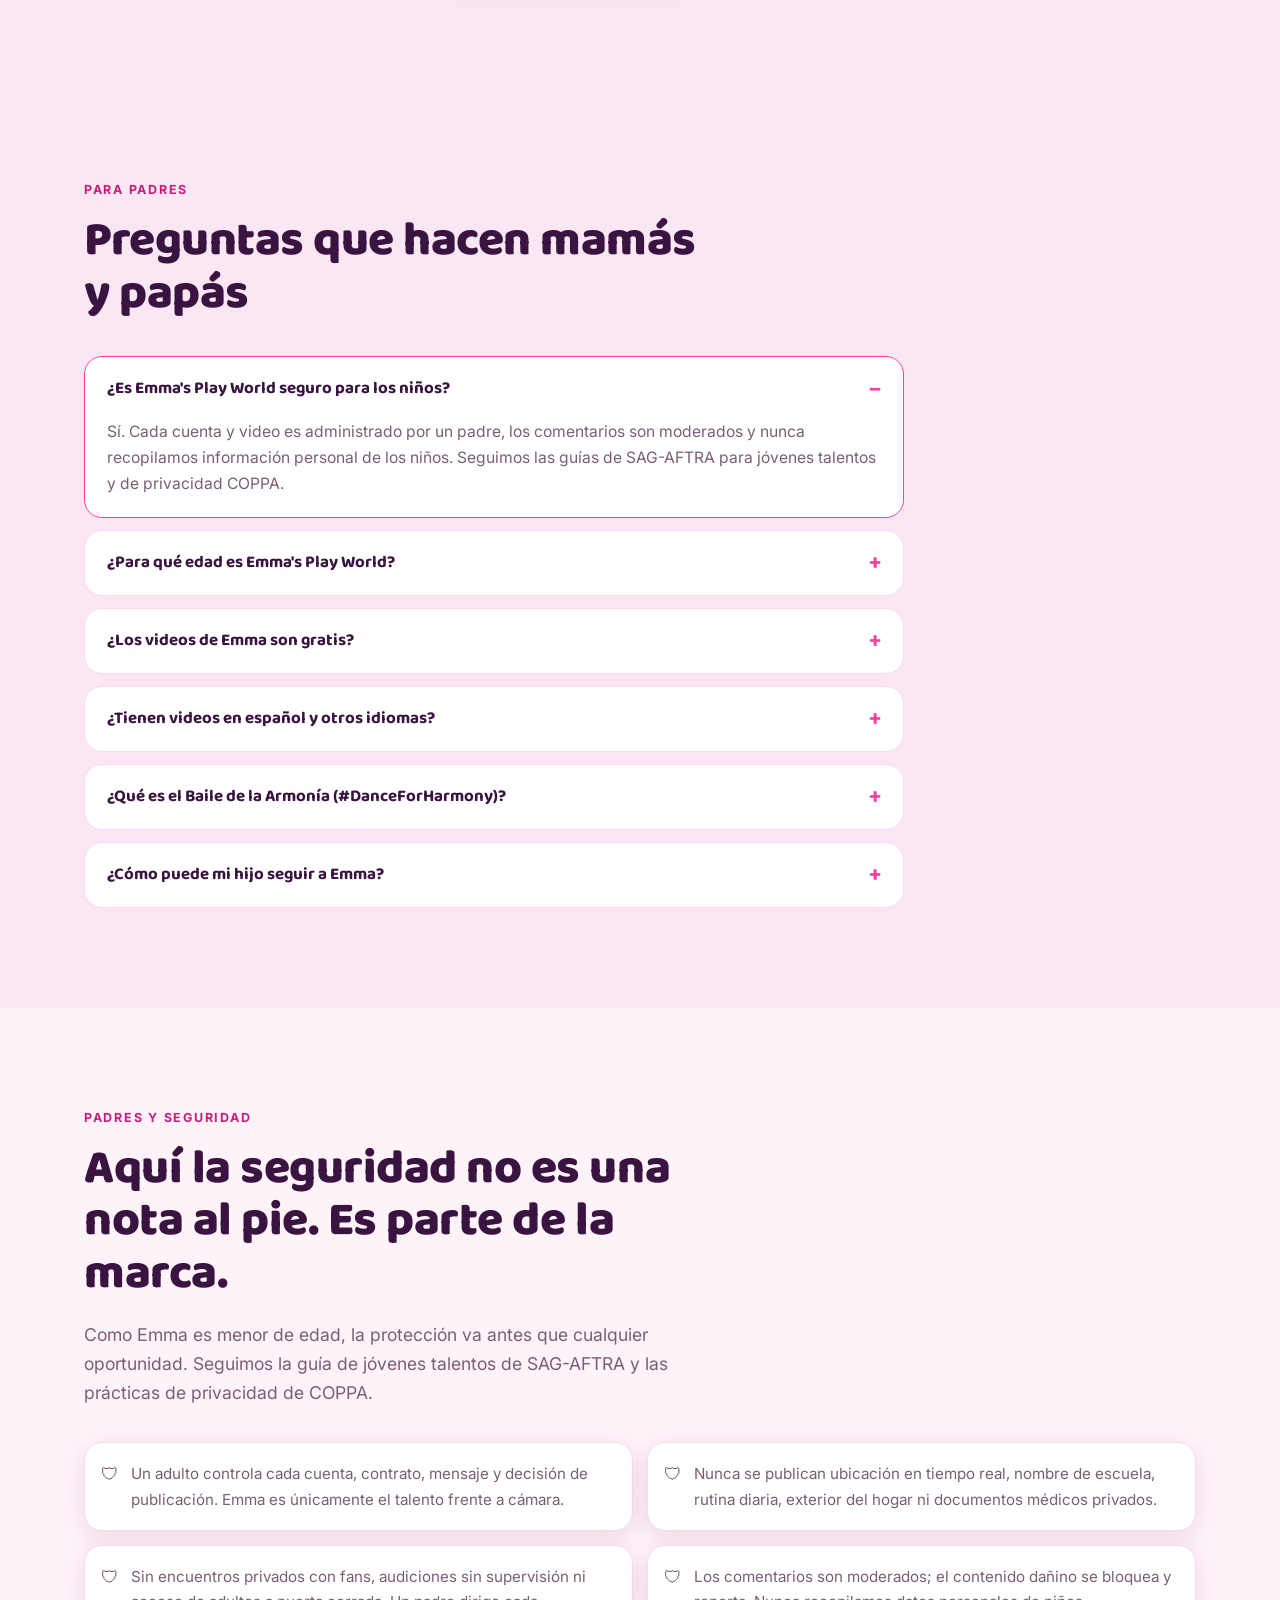
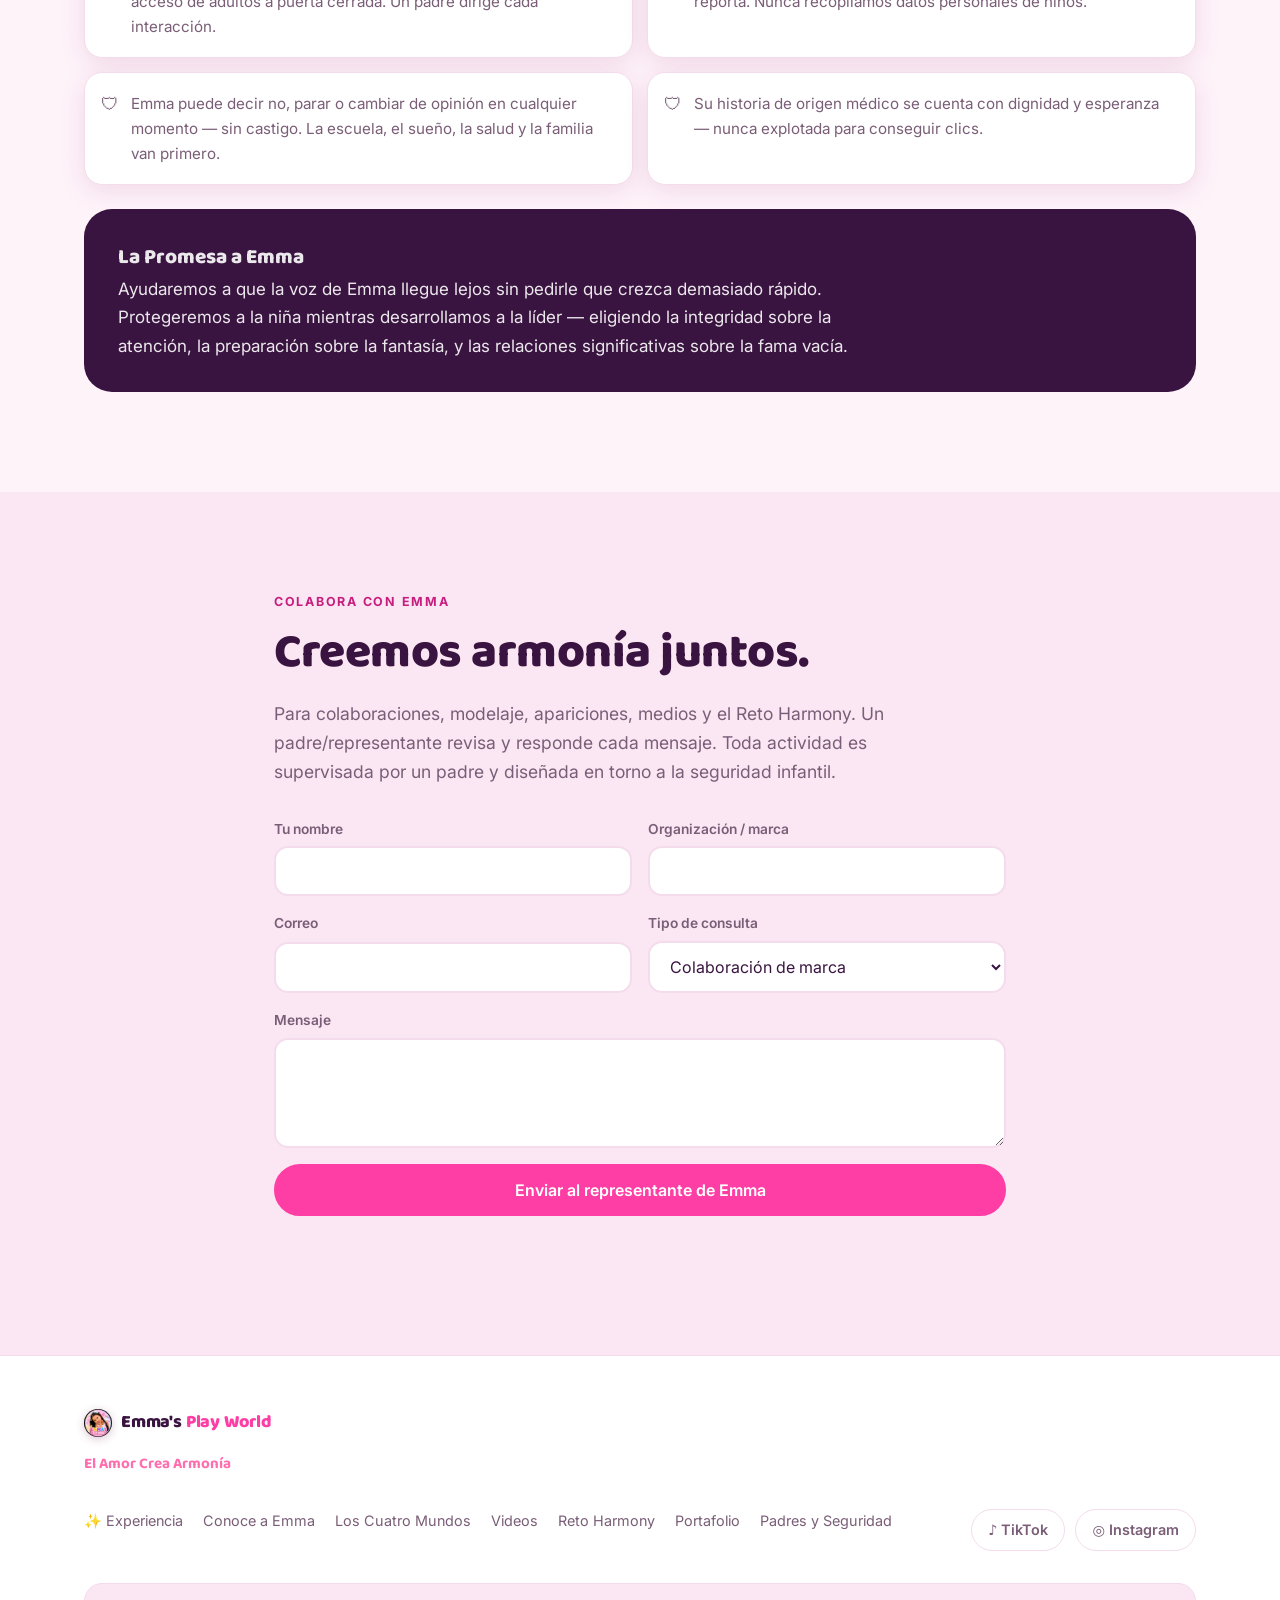
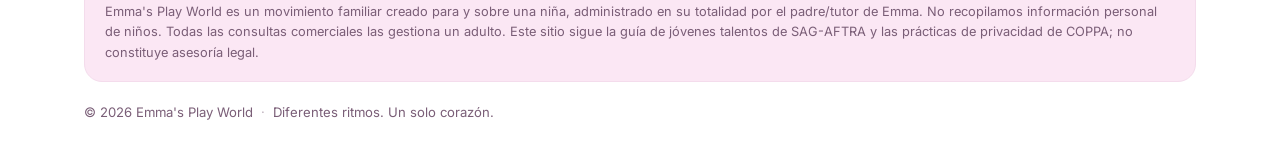
==== commit 40989d36: "Make experience page discoverable: prominent hero button (mobile-visible) + complete its social shar" ====
--- a/es/index.html
+++ b/es/index.html
@@ -229,6 +229,7 @@
       <p class="hero__sub" data-en="Welcome to Emma's Play World — a children's movement of love, dance, creativity, courage and multicultural harmony. Emma makes joyful videos in many languages, helping kids believe that when we choose love, we create harmony." data-pt="Bem-vindo ao Emma's Play World — um movimento infantil de amor, dança, criatividade, coragem e harmonia multicultural. A Emma cria vídeos alegres em vários idiomas, ajudando as crianças a acreditar que, quando escolhemos o amor, criamos harmonia." data-es="Bienvenido a Emma's Play World — un movimiento infantil de amor, baile, creatividad, valentía y armonía multicultural. Emma hace videos alegres en varios idiomas, ayudando a los niños a creer que cuando elegimos el amor, creamos armonía." data-zh="欢迎来到Emma's Play World——一个充满爱、舞蹈、创意、勇气与多元文化和谐的儿童运动。Emma用多种语言制作快乐的视频，帮助孩子们相信：当我们选择爱，就能创造和谐。" data-ko="엠마의 플레이 월드에 오신 걸 환영해요 — 사랑, 춤, 창의력, 용기, 그리고 다문화 하모니의 어린이 무브먼트예요. 엠마는 여러 언어로 즐거운 영상을 만들며, 사랑을 선택하면 하모니를 만들 수 있다는 걸 아이들에게 알려줘요." data-fr="Bienvenue dans Emma's Play World — un mouvement d'enfants fait d'amour, de danse, de créativité, de courage et d'harmonie multiculturelle. Emma crée des vidéos joyeuses en plusieurs langues, pour aider les enfants à croire que lorsqu'on choisit l'amour, on crée l'harmonie.">Bienvenido a Emma's Play World — un movimiento infantil de amor, baile, creatividad, valentía y armonía multicultural. Emma hace videos alegres en varios idiomas, ayudando a los niños a creer que cuando elegimos el amor, creamos armonía.</p>
 
       <div class="hero__cta">
+        <a class="btn btn--gold" href="/experience.html" data-en="✨ Experience" data-pt="✨ Experiência" data-es="✨ Experiencia" data-zh="✨ 沉浸体验" data-ko="✨ 체험" data-fr="✨ Expérience">✨ Experiencia</a>
         <a class="btn btn--primary" href="#watch" data-en="Watch Emma" data-pt="Assista à Emma" data-es="Ver a Emma" data-zh="观看Emma" data-ko="엠마 보기" data-fr="Regarder Emma">Ver a Emma</a>
         <a class="btn btn--coral" href="#challenge" data-en="Join the Harmony Challenge" data-pt="Participe do Desafio da Harmonia" data-es="Únete al Reto Harmony" data-zh="加入和谐挑战" data-ko="하모니 챌린지 참여" data-fr="Rejoindre le Défi Harmony">Únete al Reto Harmony</a>
         <a class="btn btn--ghost" href="#partners" data-en="Partner With Emma" data-pt="Seja Parceiro da Emma" data-es="Colabora con Emma" data-zh="与Emma合作" data-ko="엠마와 협업" data-fr="Collaborer avec Emma">Colabora con Emma</a>
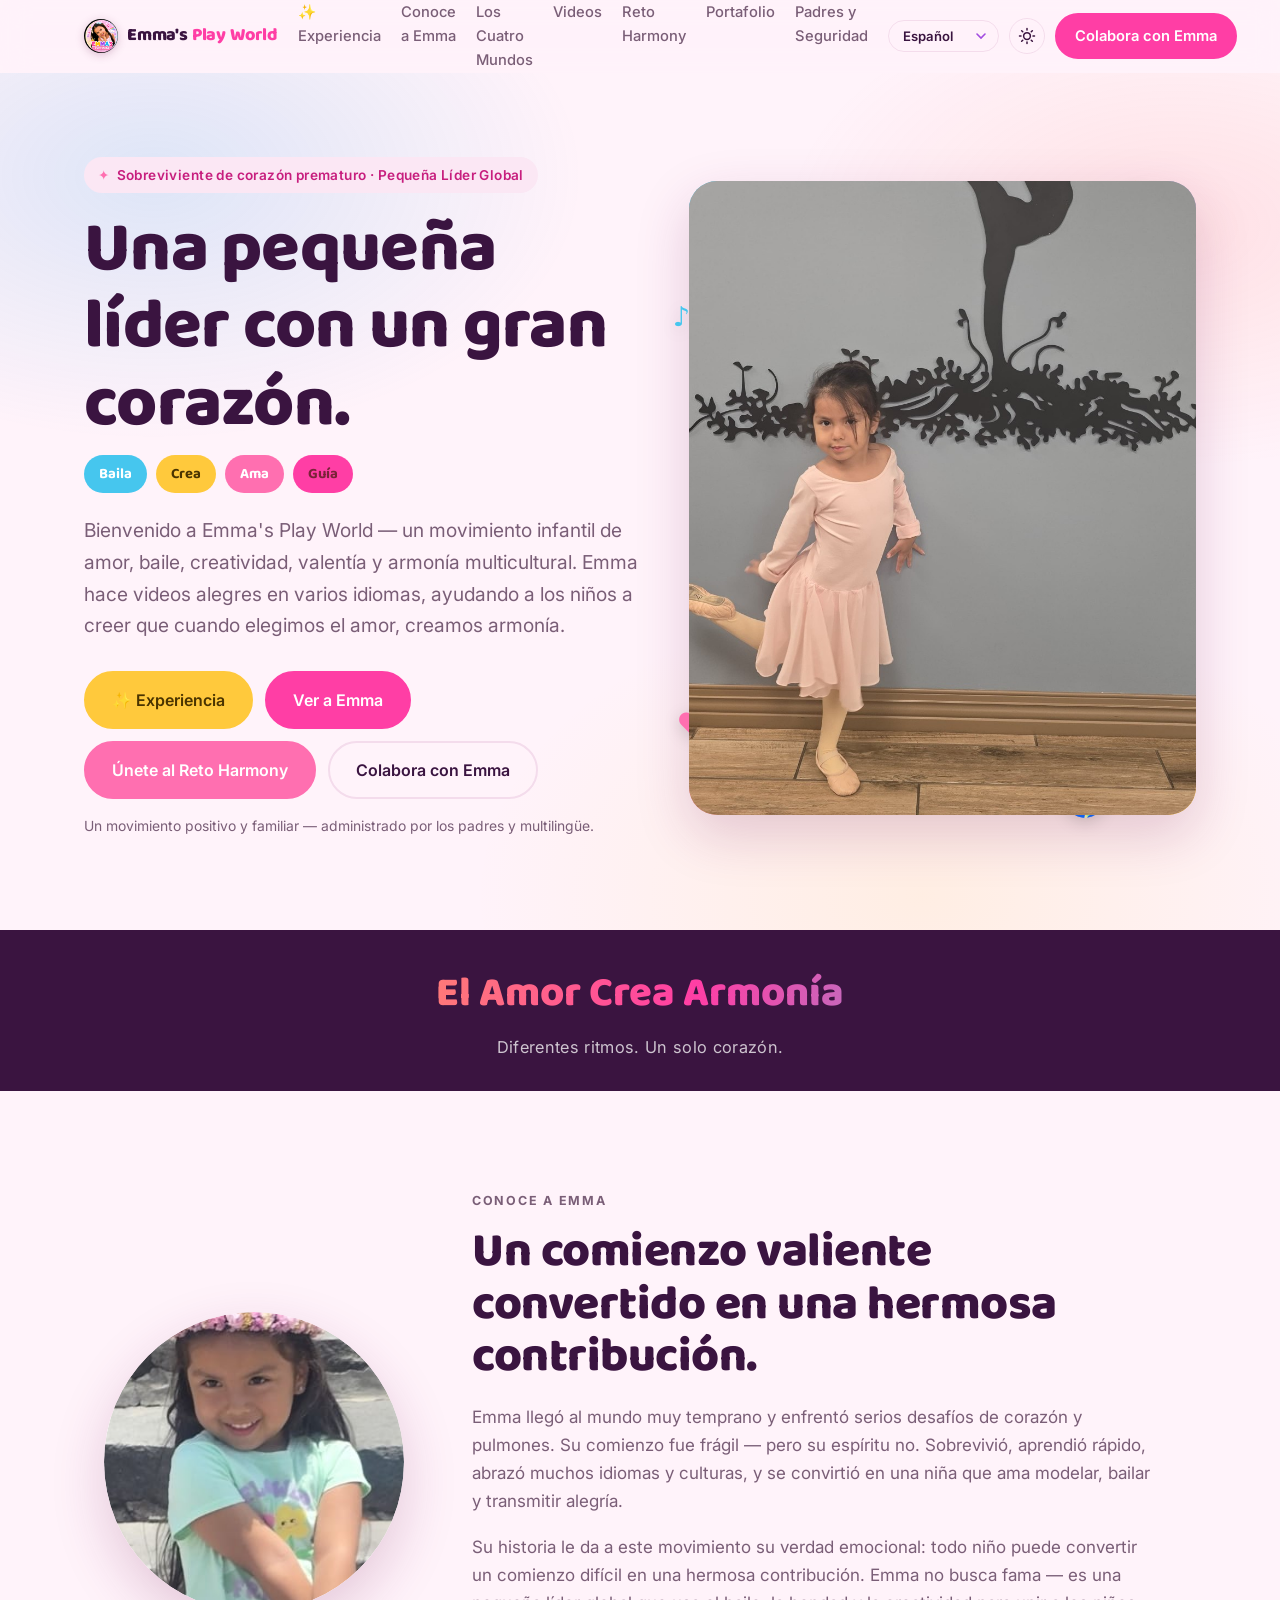
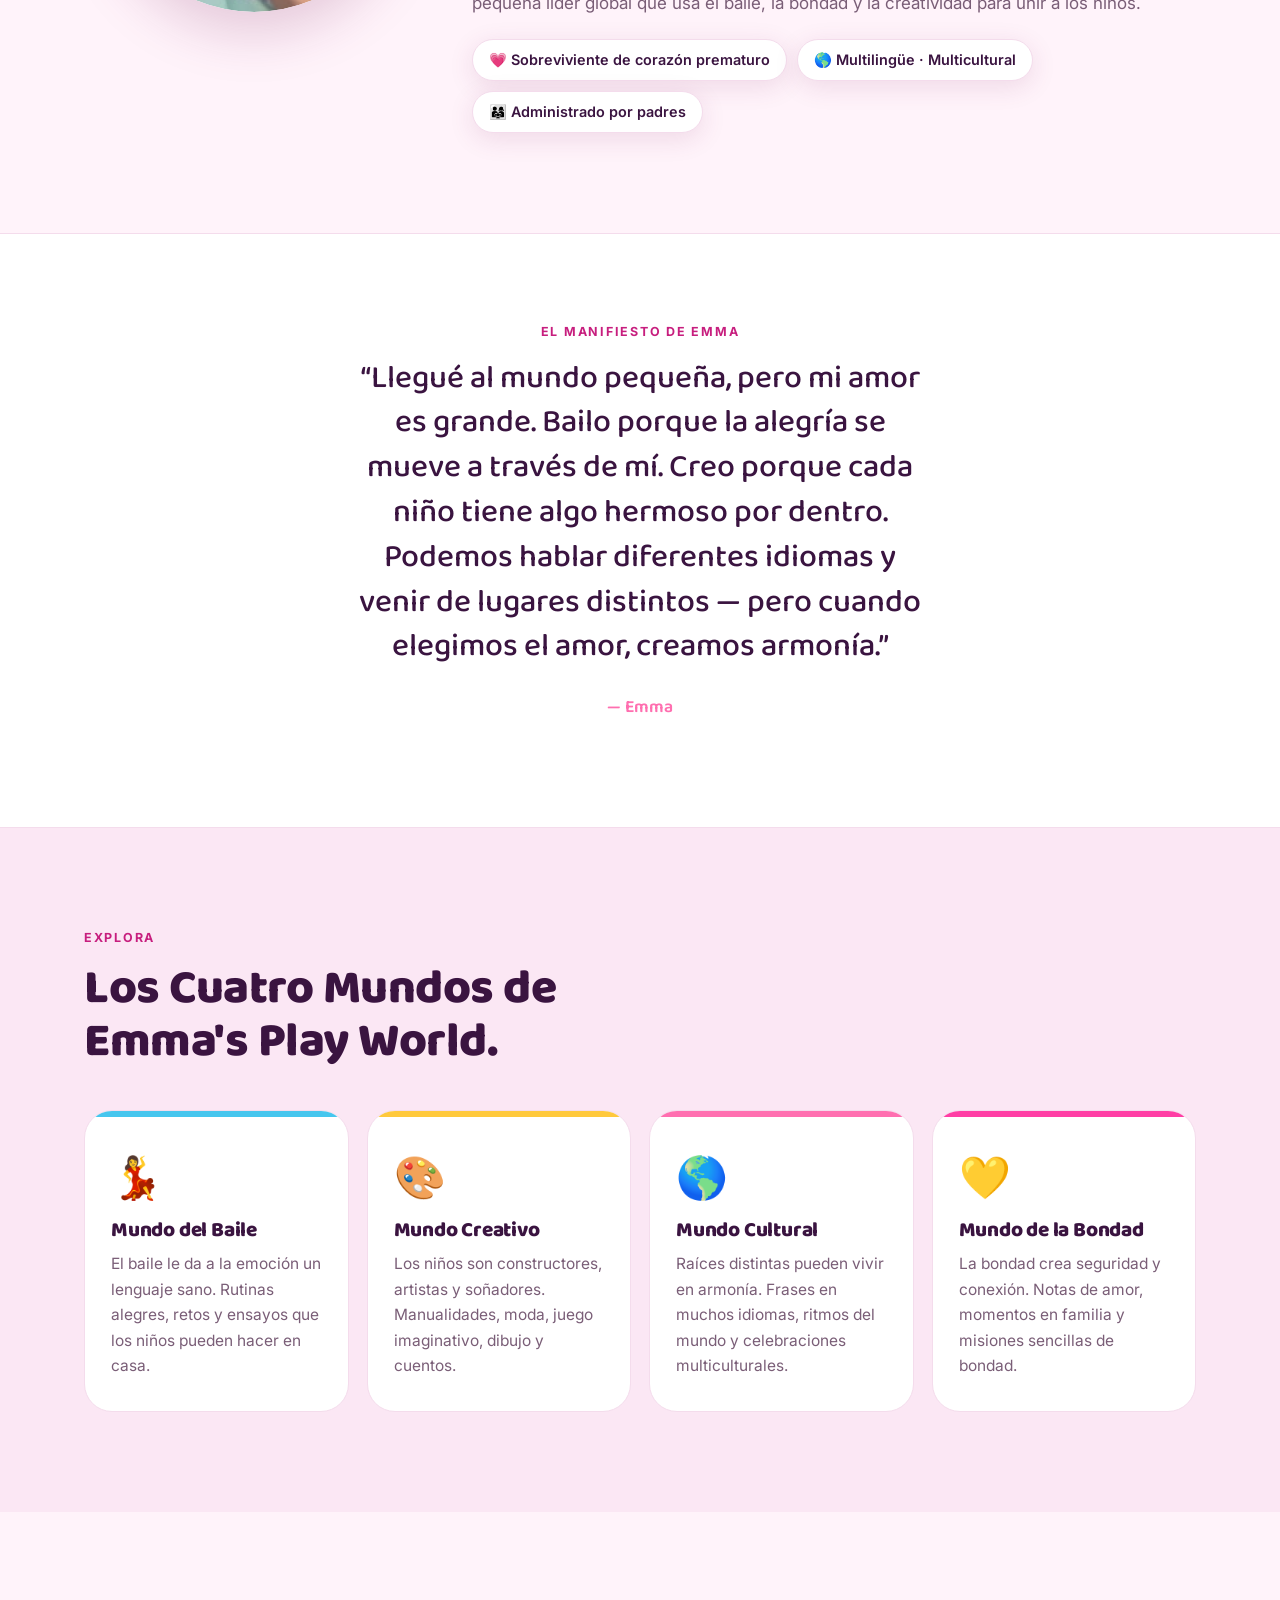
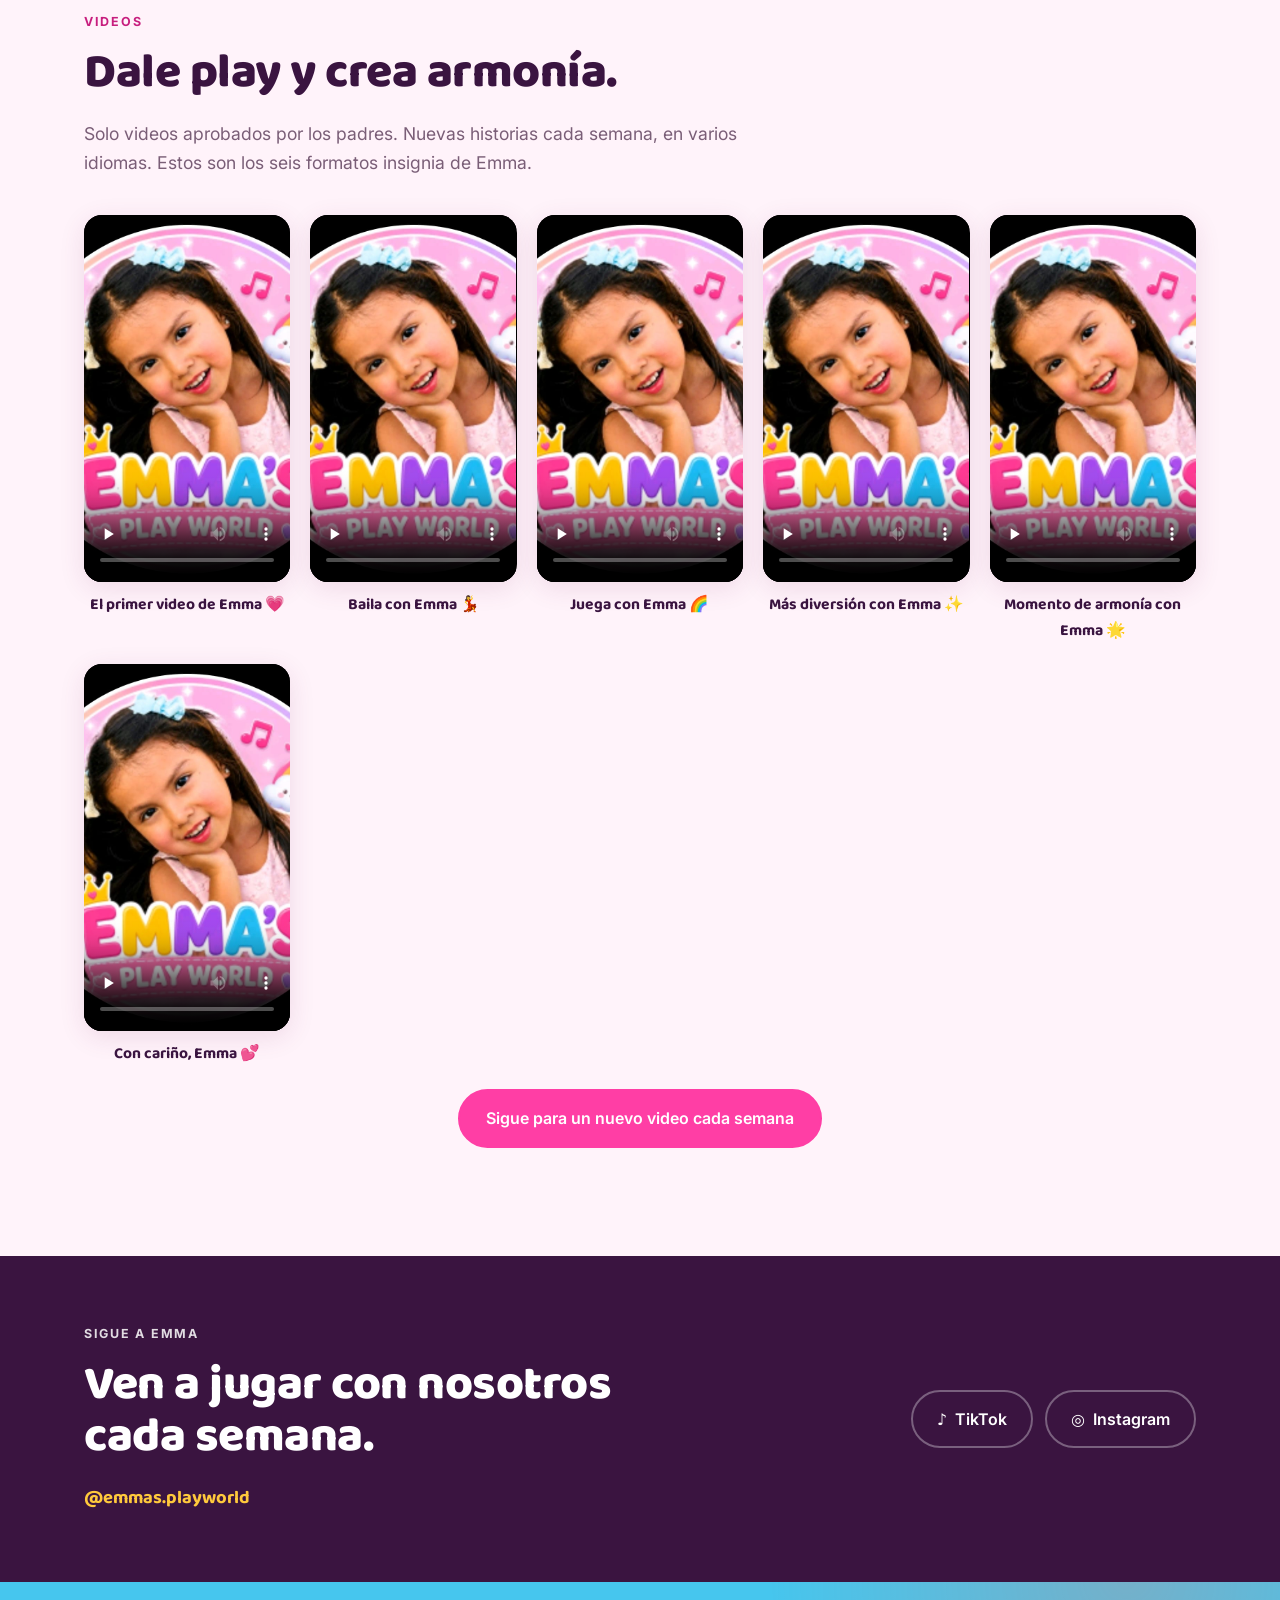
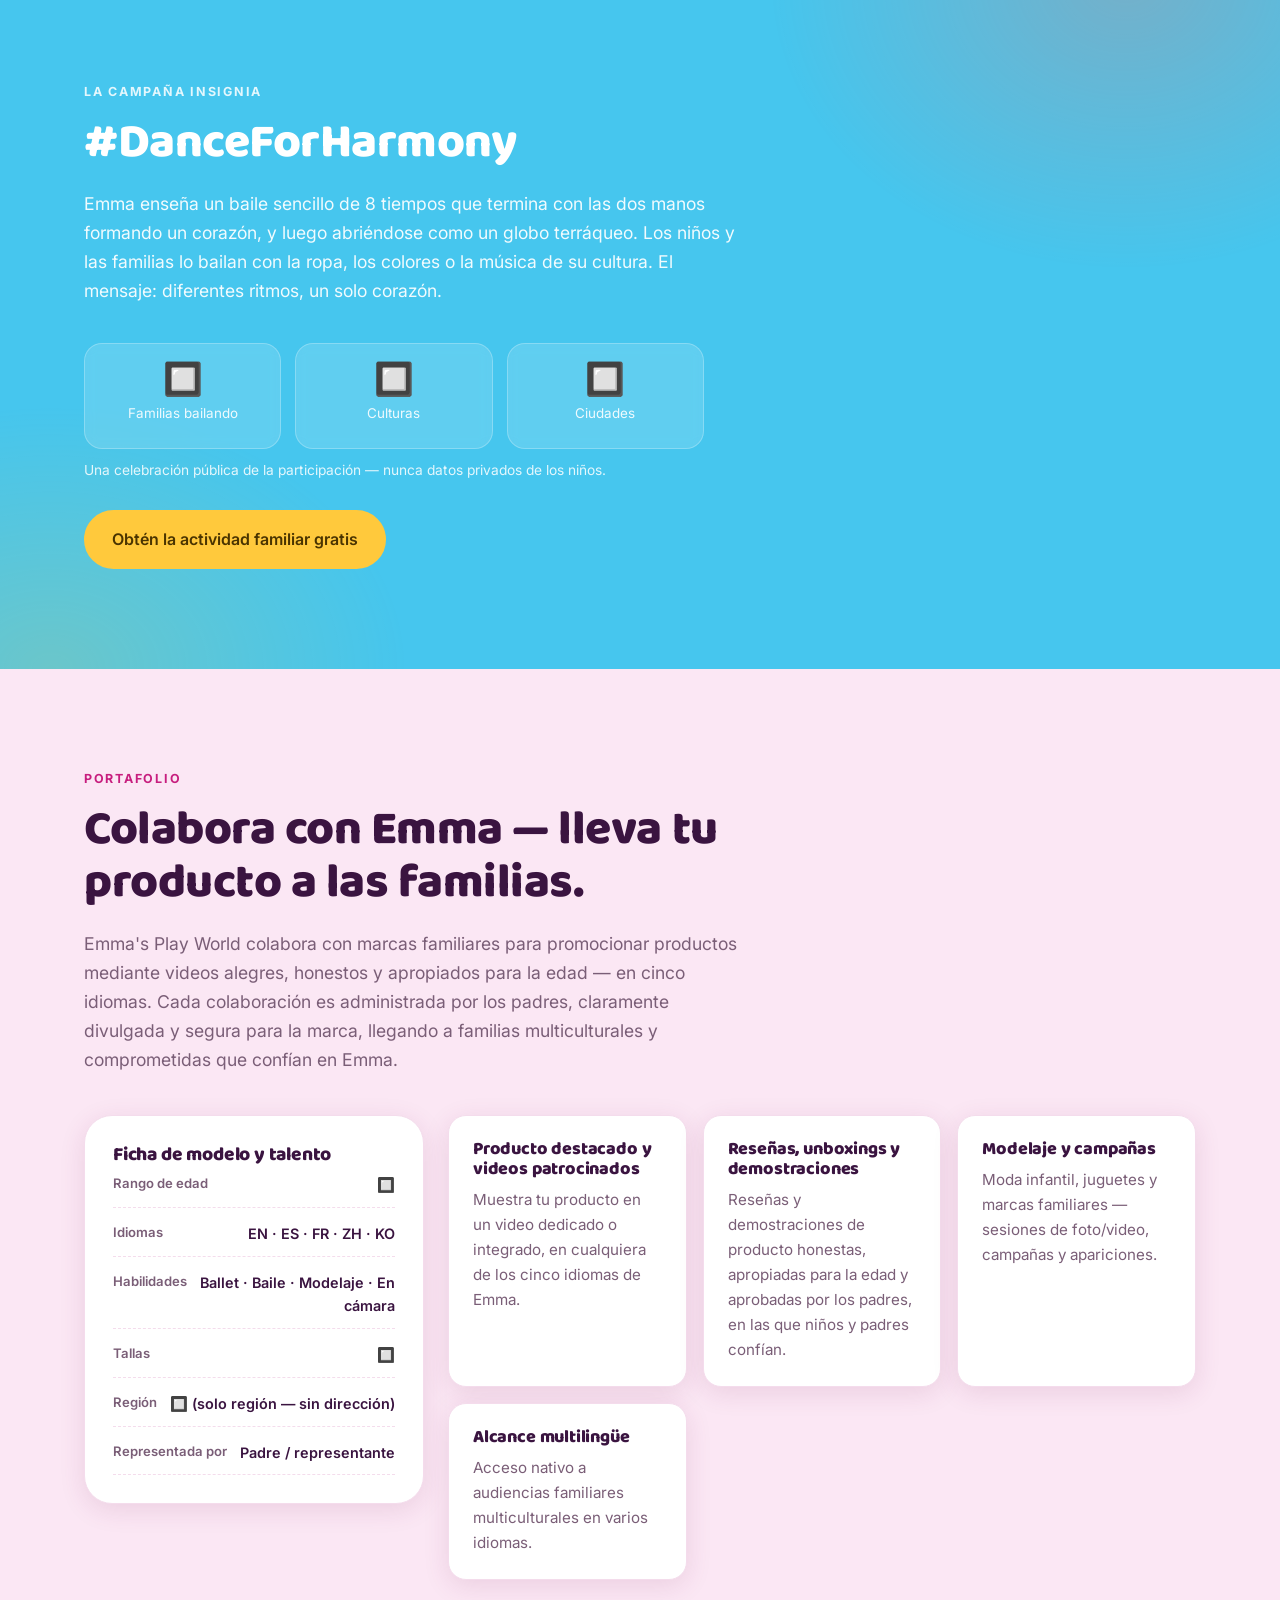
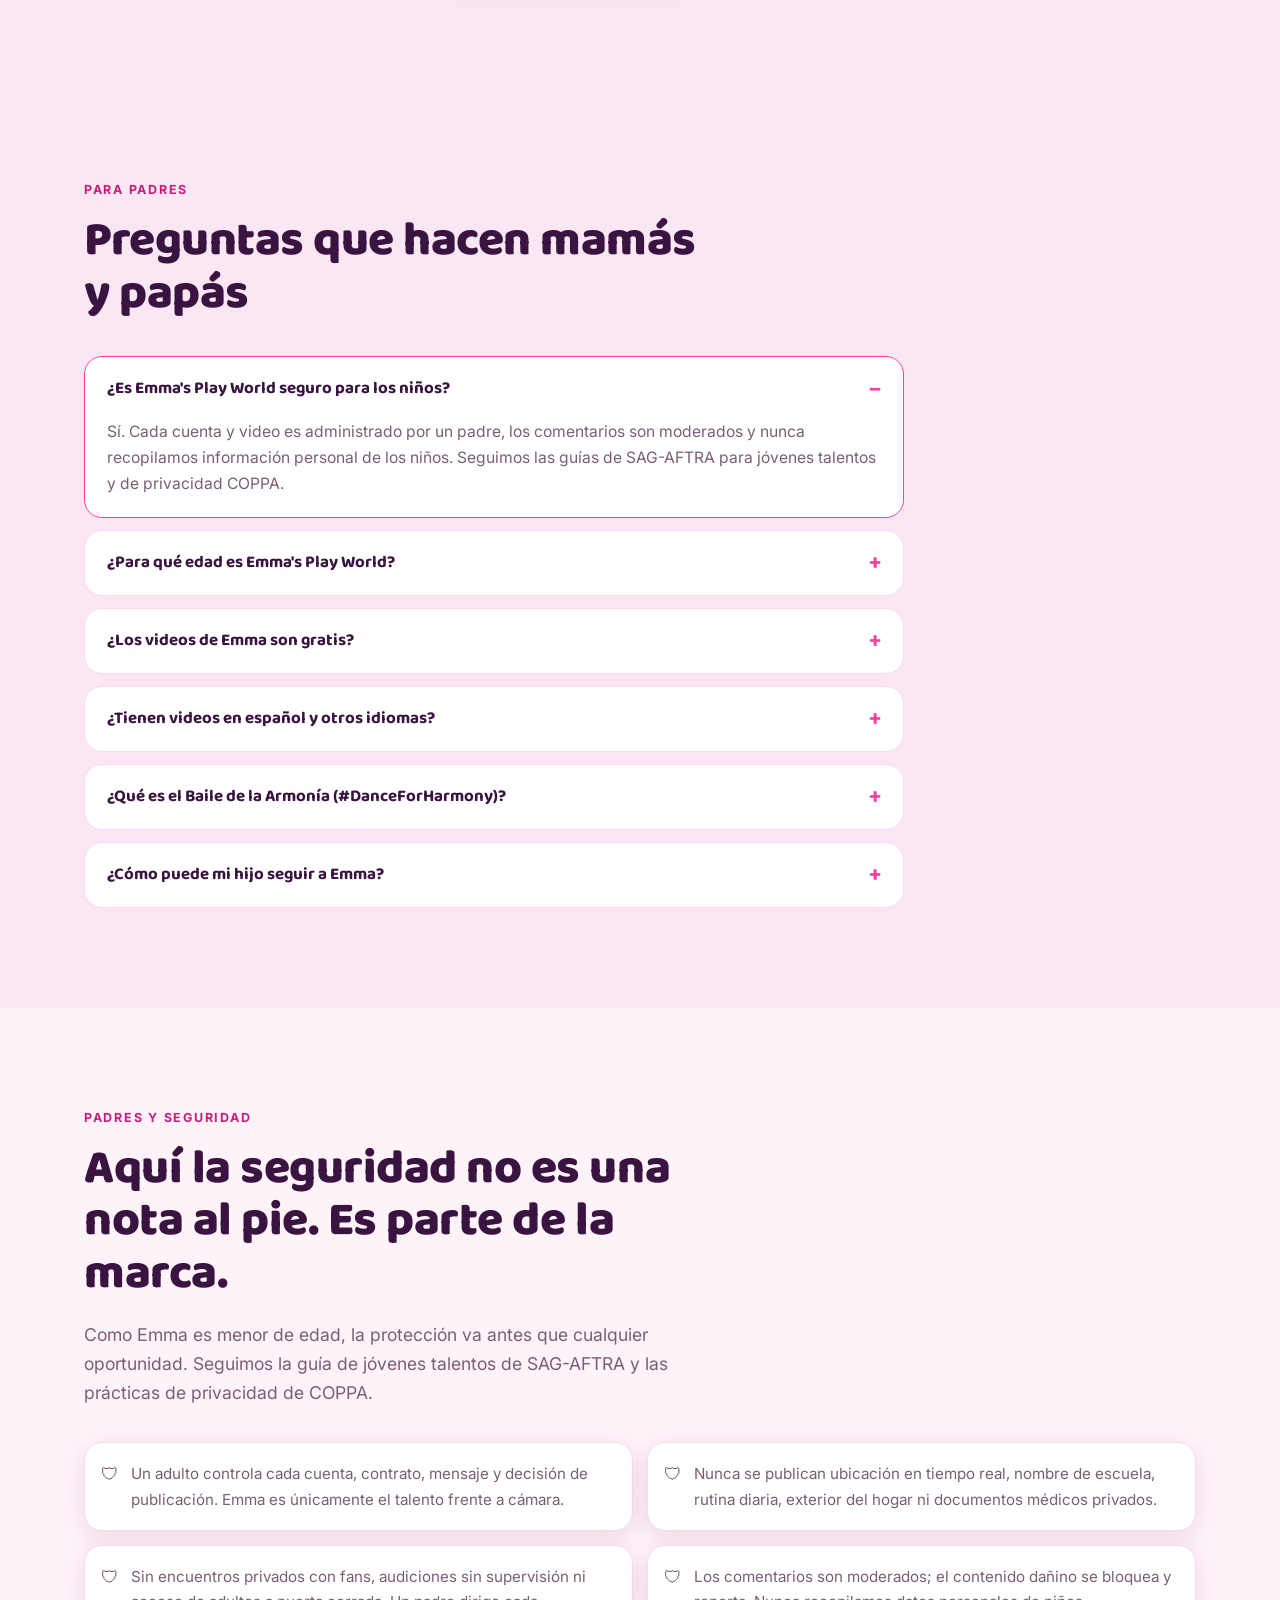
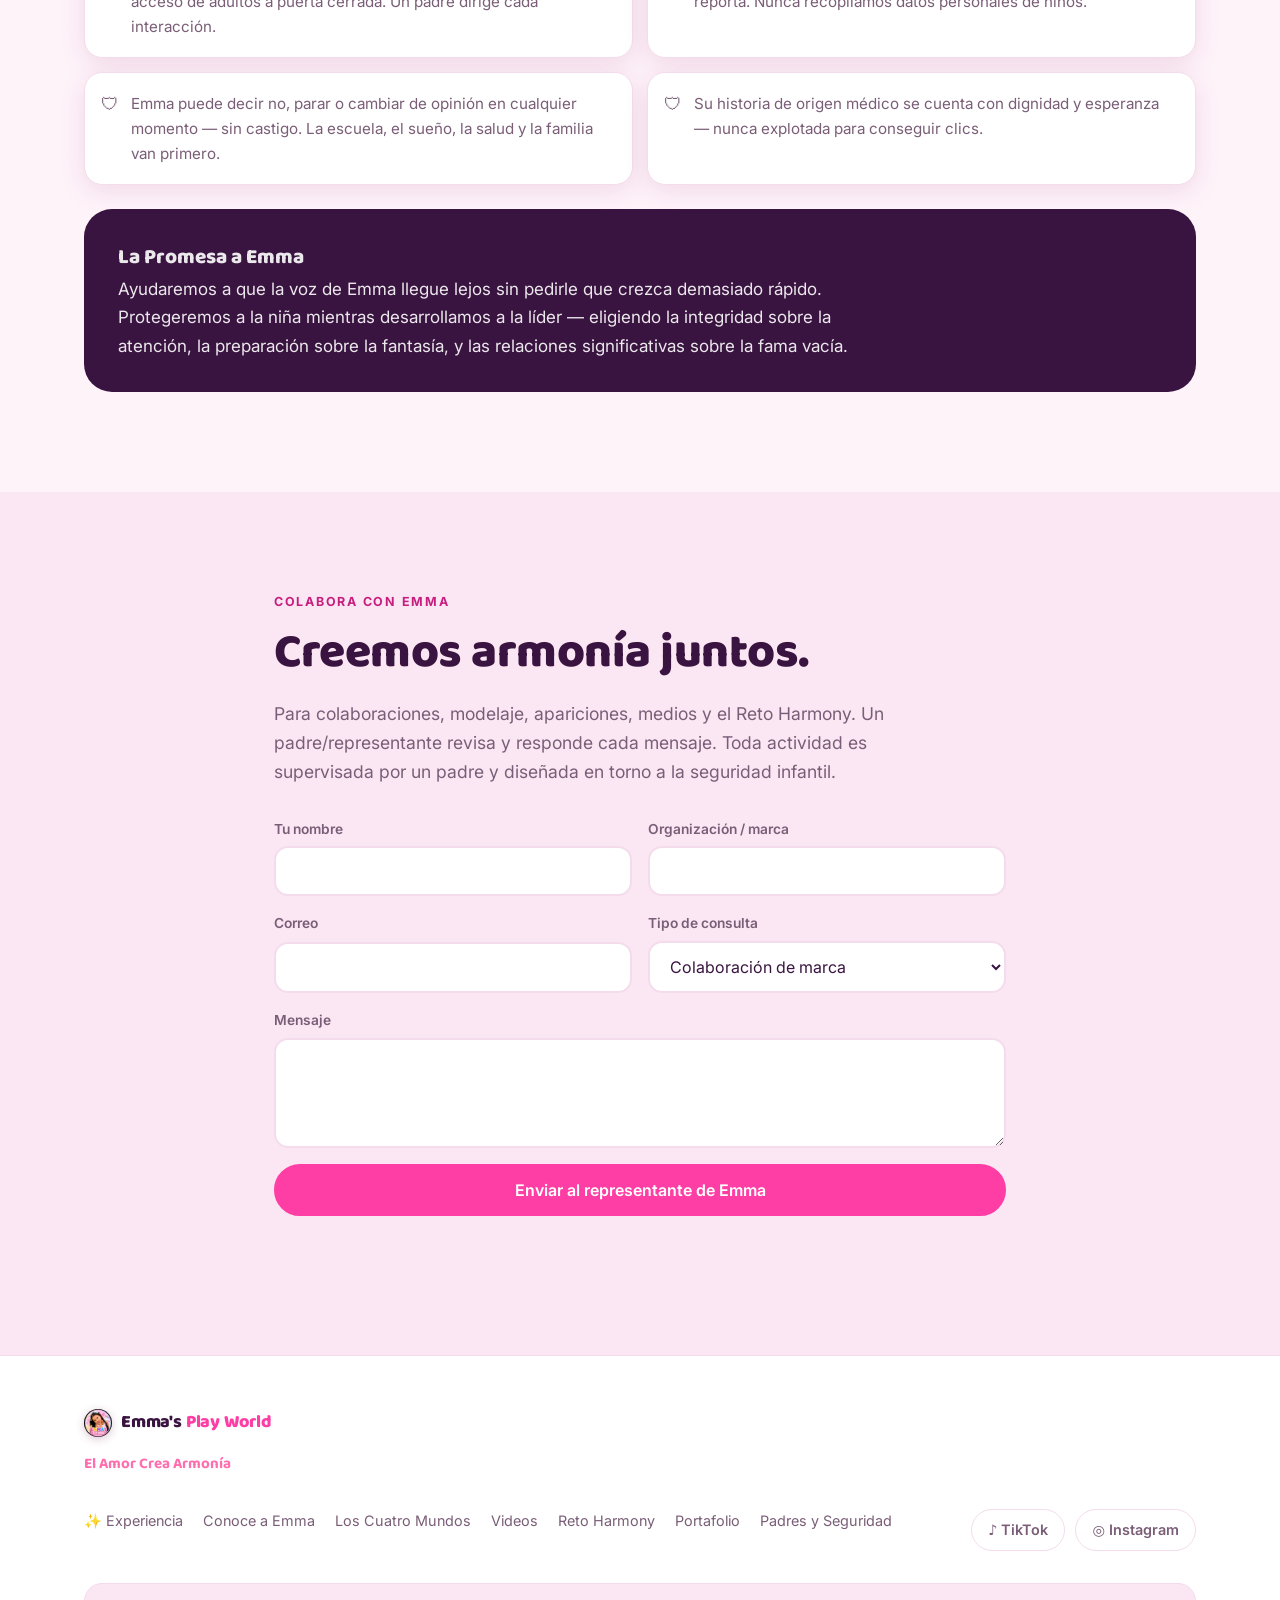
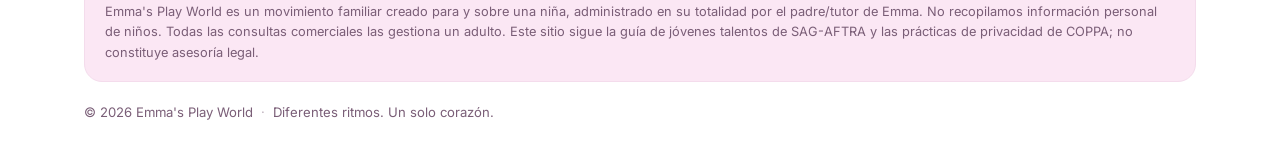
==== commit c64462c5: "Add mobile hamburger menu — nav was hidden on phones/tablets with no way to open it Co-Authored-By: " ====
--- a/es/index.html
+++ b/es/index.html
@@ -175,7 +175,7 @@
       <span class="brand__text">Emma's <em>Play World</em></span>
     </a>
 
-    <nav class="nav__links" aria-label="Main">
+    <nav class="nav__links" id="navLinks" aria-label="Main">
       <a href="/experience.html" data-en="✨ Experience" data-pt="✨ Experiência" data-es="✨ Experiencia" data-zh="✨ 沉浸体验" data-ko="✨ 체험" data-fr="✨ Expérience">✨ Experiencia</a>
       <a href="#about"     data-en="Meet Emma" data-pt="Conheça a Emma"        data-es="Conoce a Emma"        data-zh="认识Emma"     data-ko="엠마 소개" data-fr="Découvrir Emma">Conoce a Emma</a>
       <a href="#worlds"    data-en="The Four Worlds" data-pt="Os Quatro Mundos"  data-es="Los Cuatro Mundos"    data-zh="四个世界"     data-ko="네 개의 세계" data-fr="Les Quatre Mondes">Los Cuatro Mundos</a>
@@ -202,6 +202,10 @@
         </svg>
       </button>
       <a class="btn btn--sm btn--primary" href="#partners" data-en="Partner With Emma" data-pt="Seja Parceiro da Emma" data-es="Colabora con Emma" data-zh="与Emma合作" data-ko="엠마와 협업" data-fr="Collaborer avec Emma">Colabora con Emma</a>
+      <button class="iconbtn nav__burger" id="navBurger" type="button" aria-label="Menu" aria-expanded="false" aria-controls="navLinks">
+        <svg class="nav__burger-open" viewBox="0 0 24 24" width="20" height="20" fill="none" stroke="currentColor" stroke-width="2" stroke-linecap="round"><path d="M3 6h18M3 12h18M3 18h18"/></svg>
+        <svg class="nav__burger-close" viewBox="0 0 24 24" width="20" height="20" fill="none" stroke="currentColor" stroke-width="2" stroke-linecap="round"><path d="M6 6l12 12M18 6L6 18"/></svg>
+      </button>
     </div>
   </div>
 </header>
--- a/styles.css
+++ b/styles.css
@@ -161,7 +161,19 @@
 .brand__mark--sm .brand__logo, .footer__brand .brand__logo { width: 28px; height: 28px; }
 .iconbtn { display: grid; place-items: center; width: 36px; height: 36px; border-radius: 50%; border: 1.5px solid var(--line); background: transparent; color: var(--ink); cursor: pointer; transition: border-color var(--t), color var(--t); }
 .iconbtn:hover { border-color: var(--accent); color: var(--accent); }
-@media (max-width: 1040px) { .nav__links { display: none; } }
+.nav__burger { display: none; }
+.nav__burger-close { display: none; }
+.nav--open .nav__burger-open { display: none; }
+.nav--open .nav__burger-close { display: block; }
+@media (max-width: 1040px) {
+  .nav__burger { display: grid; }
+  .nav__links { display: none; position: absolute; top: 100%; left: 0; right: 0; flex-direction: column; gap: 0; margin: 0;
+    padding: 6px 5vw 14px; background: color-mix(in srgb, var(--bg) 97%, transparent); backdrop-filter: blur(16px) saturate(1.4);
+    border-bottom: 1px solid var(--line); box-shadow: 0 24px 44px rgba(122,30,90,.16); }
+  .nav--open .nav__links { display: flex; }
+  .nav__links a { padding: 14px 6px; font-size: 1.08rem; border-bottom: 1px solid var(--line); }
+  .nav__links a:last-child { border-bottom: none; }
+}
 @media (max-width: 560px) { .nav__tools .btn { display: none; } }
 
 /* ── hero ── */
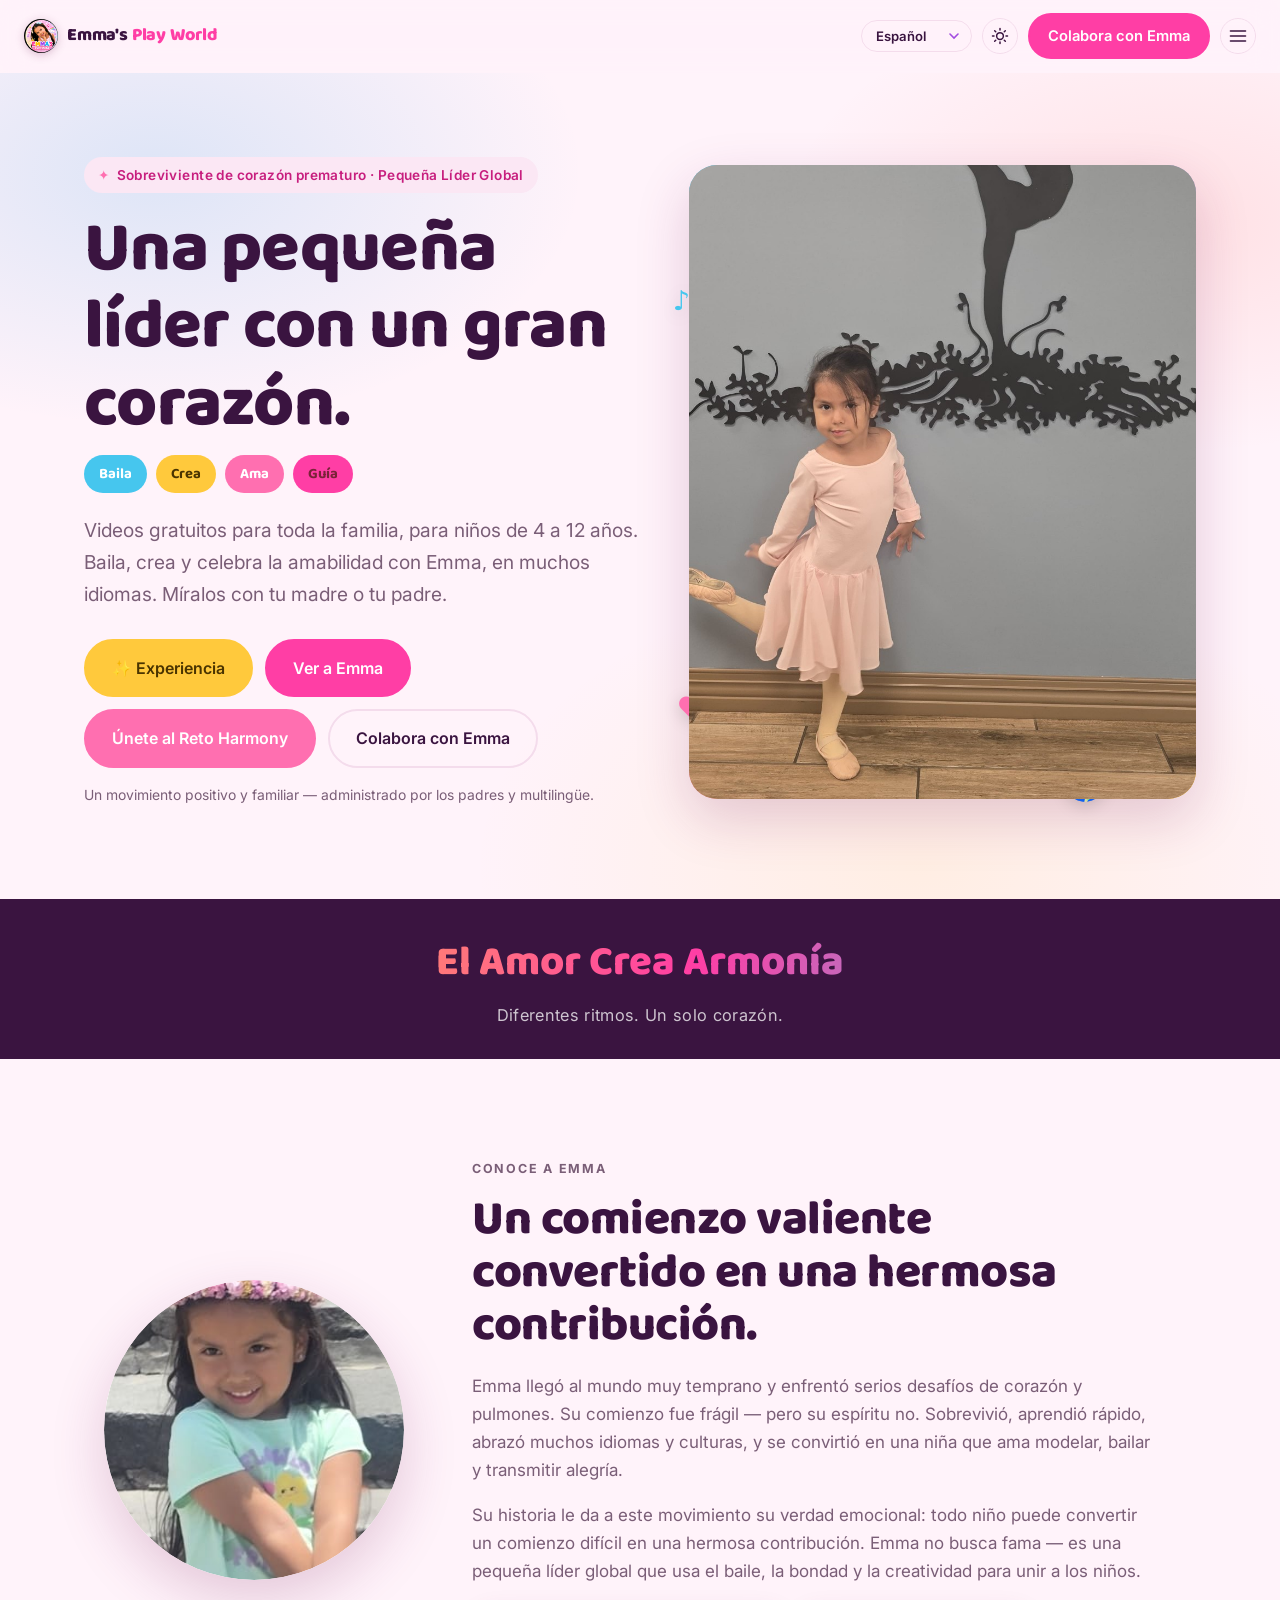
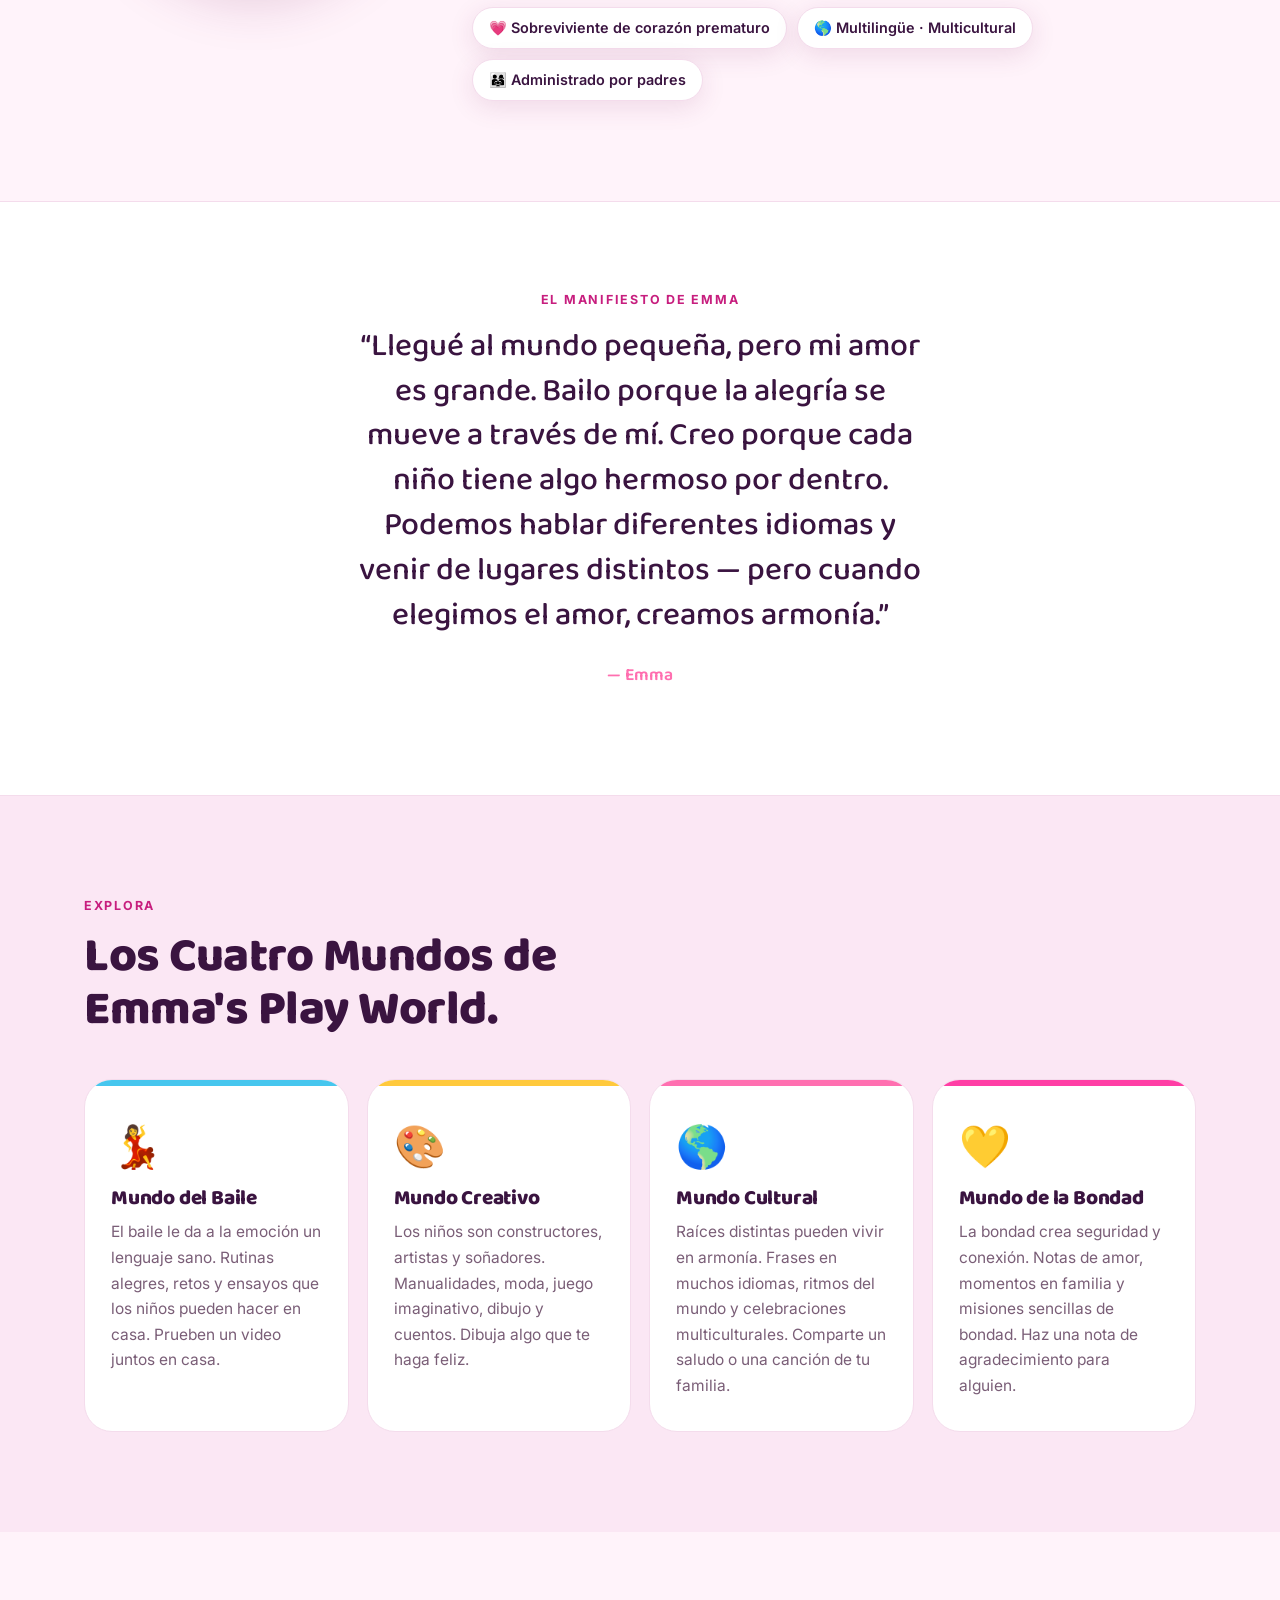
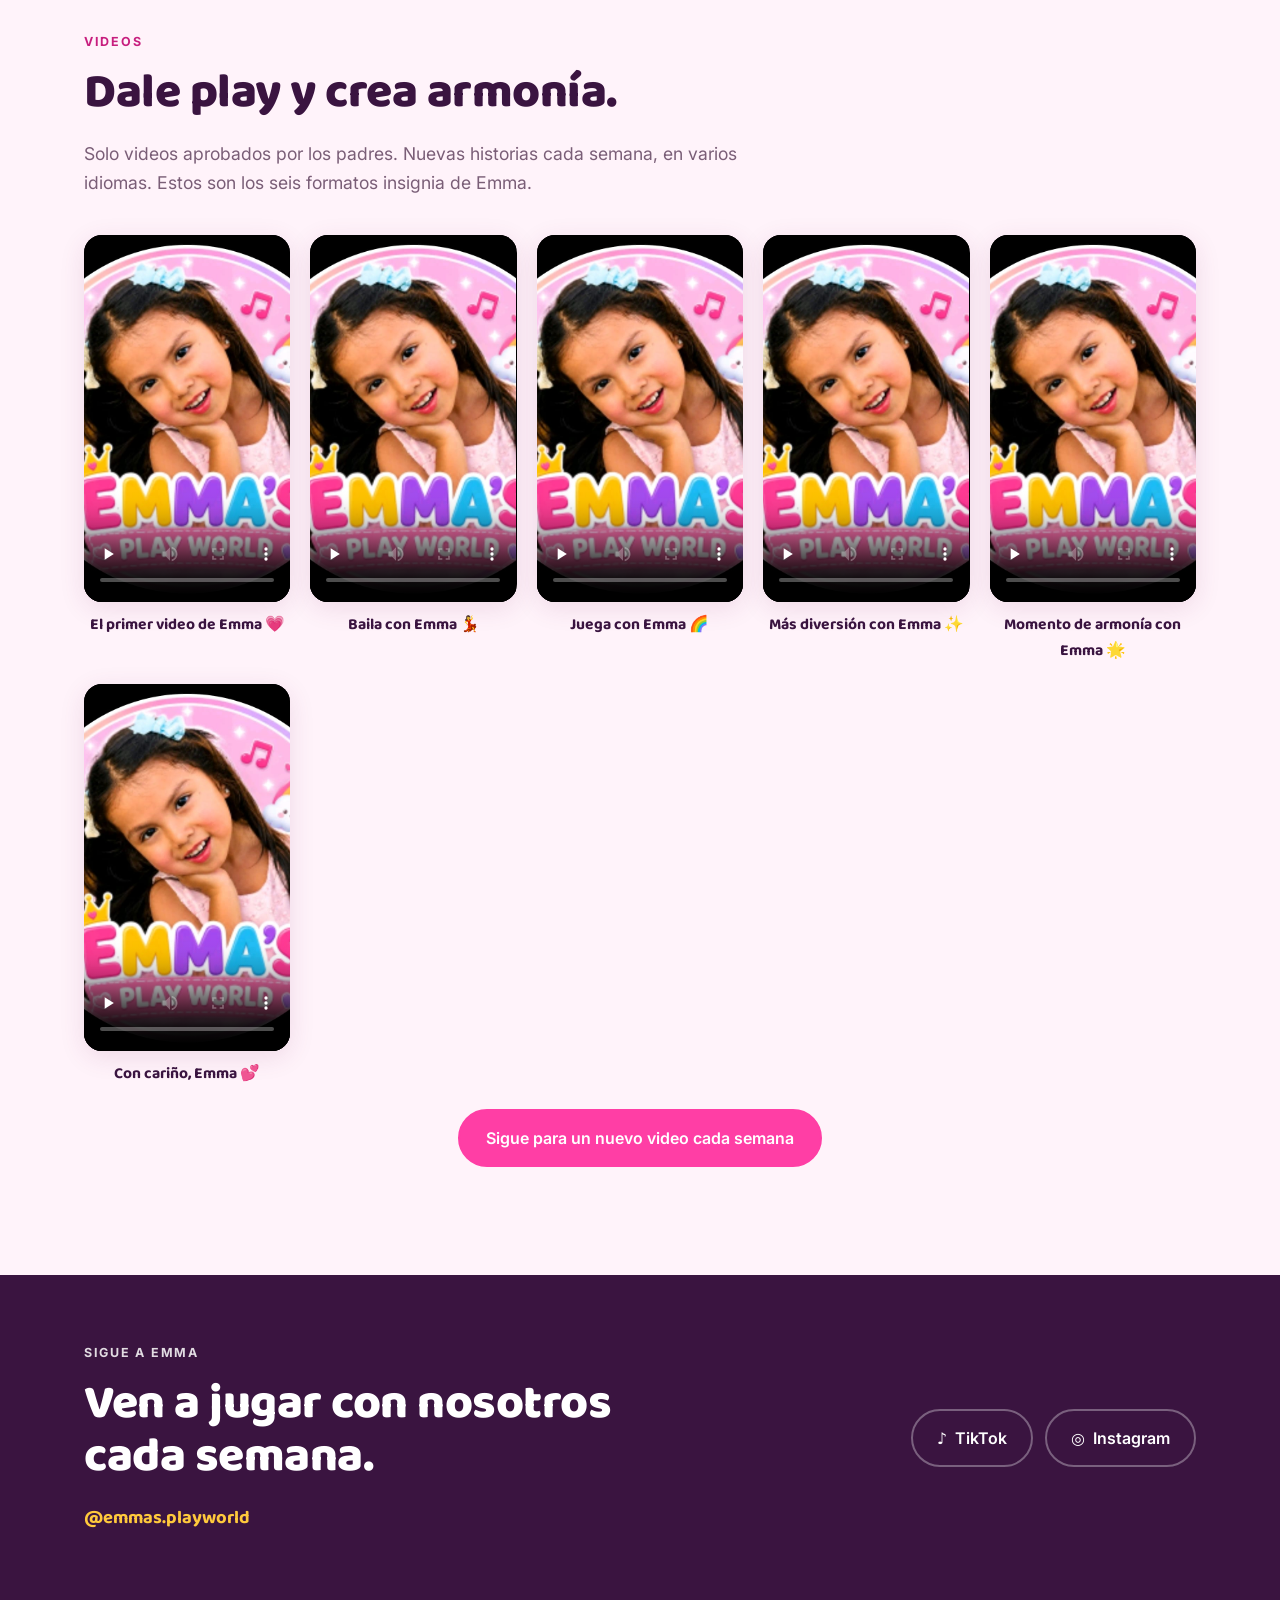
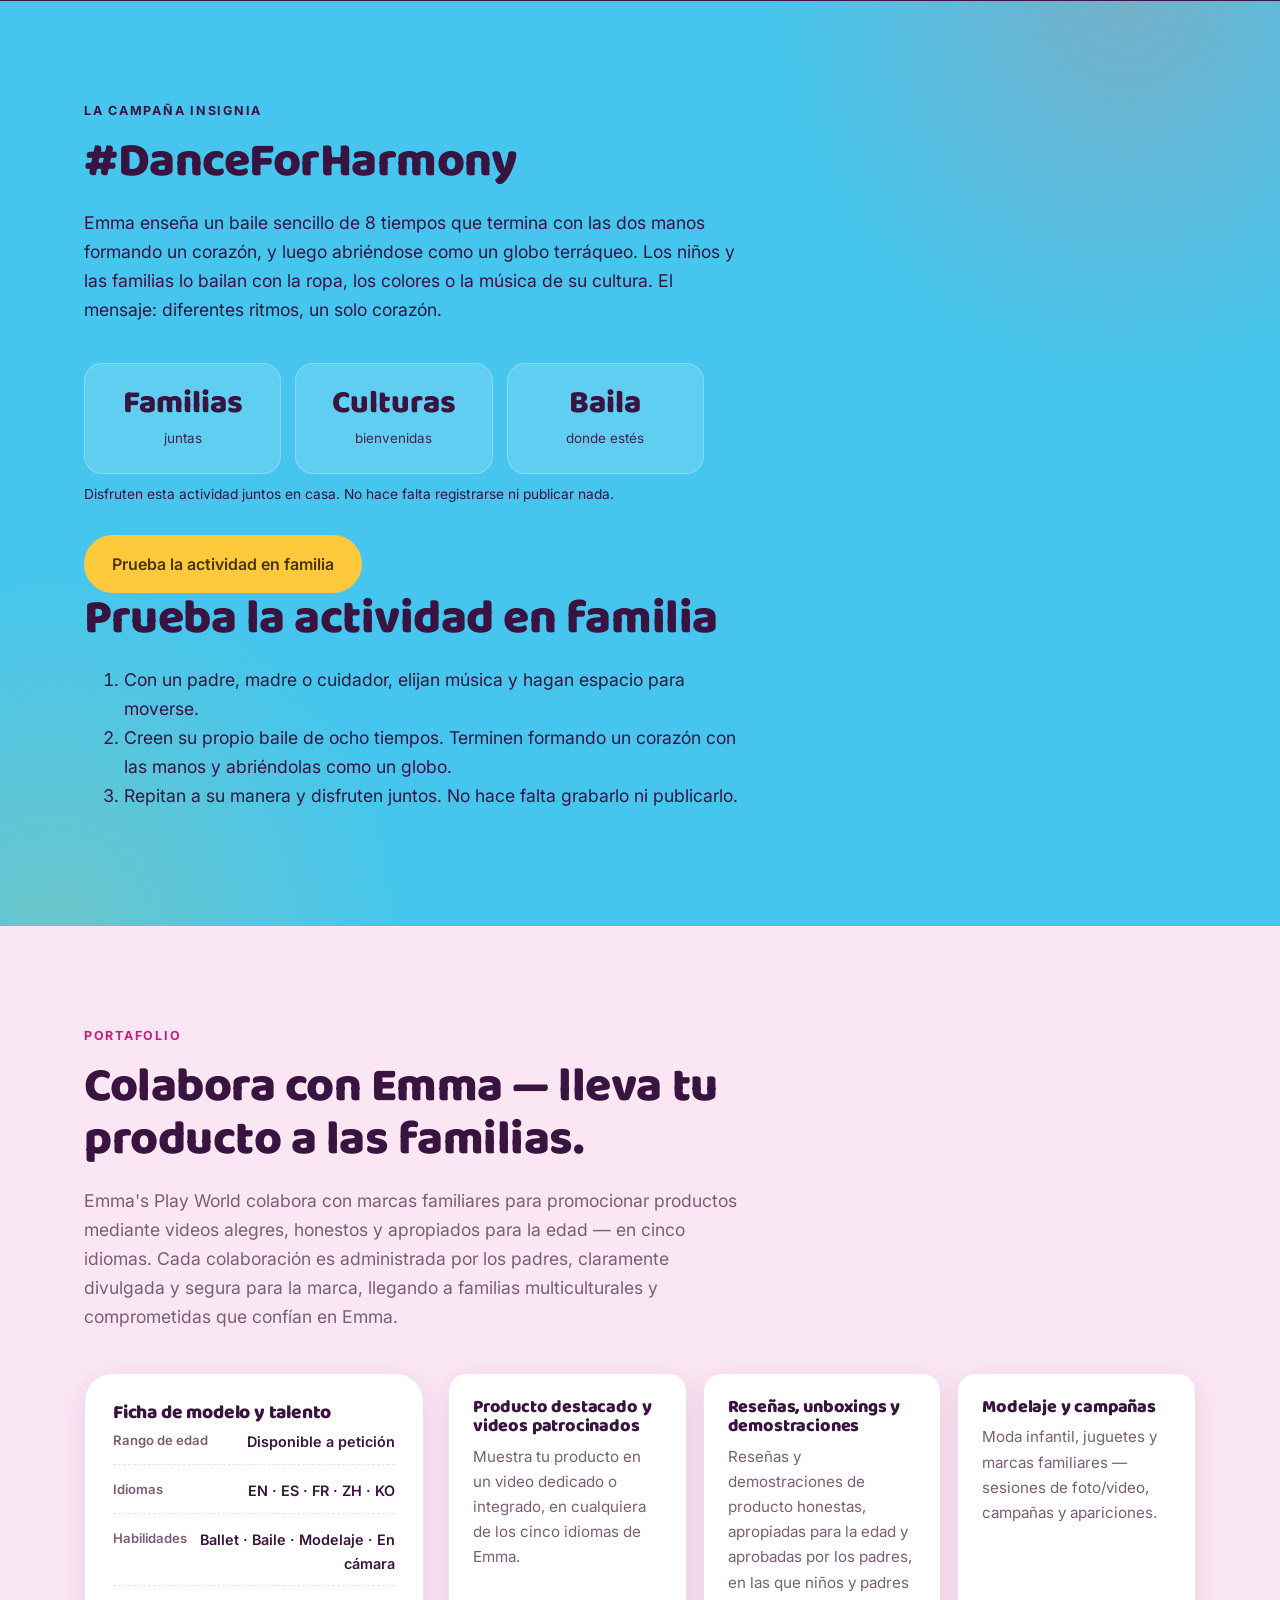
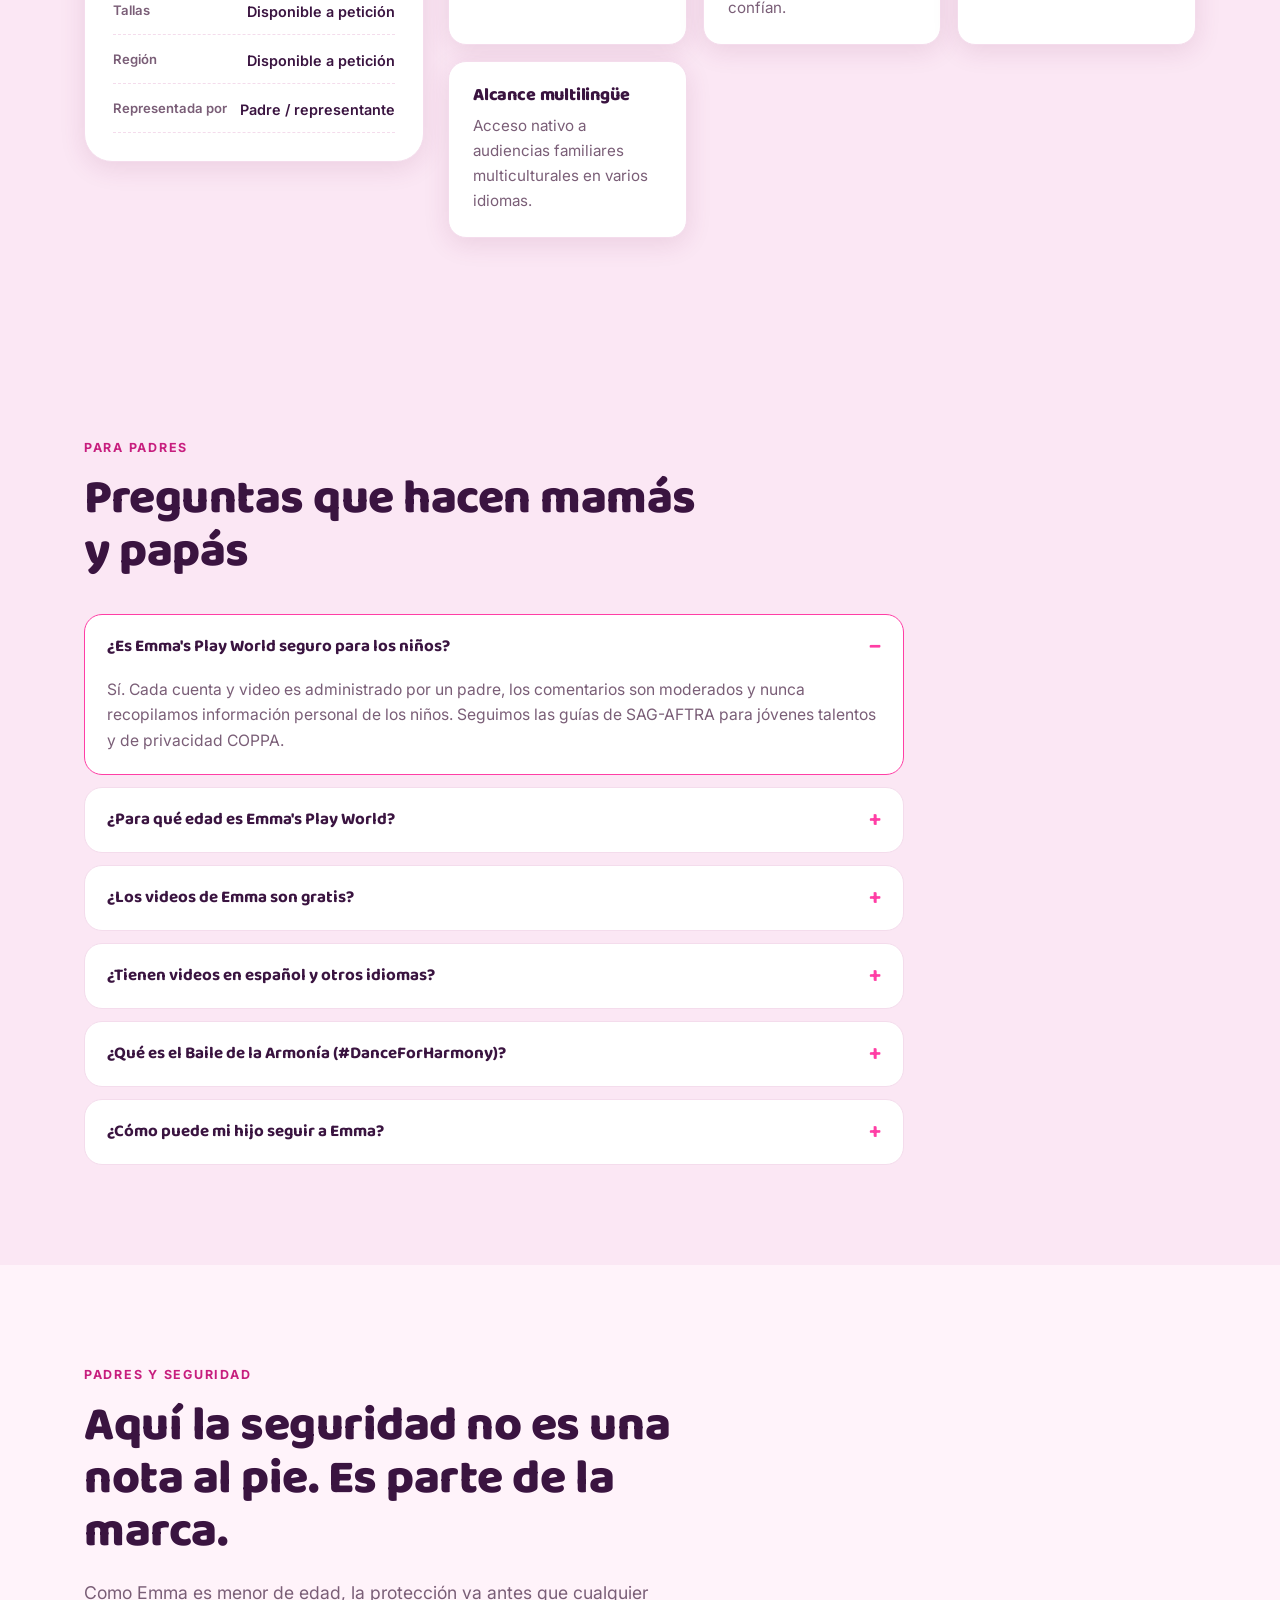
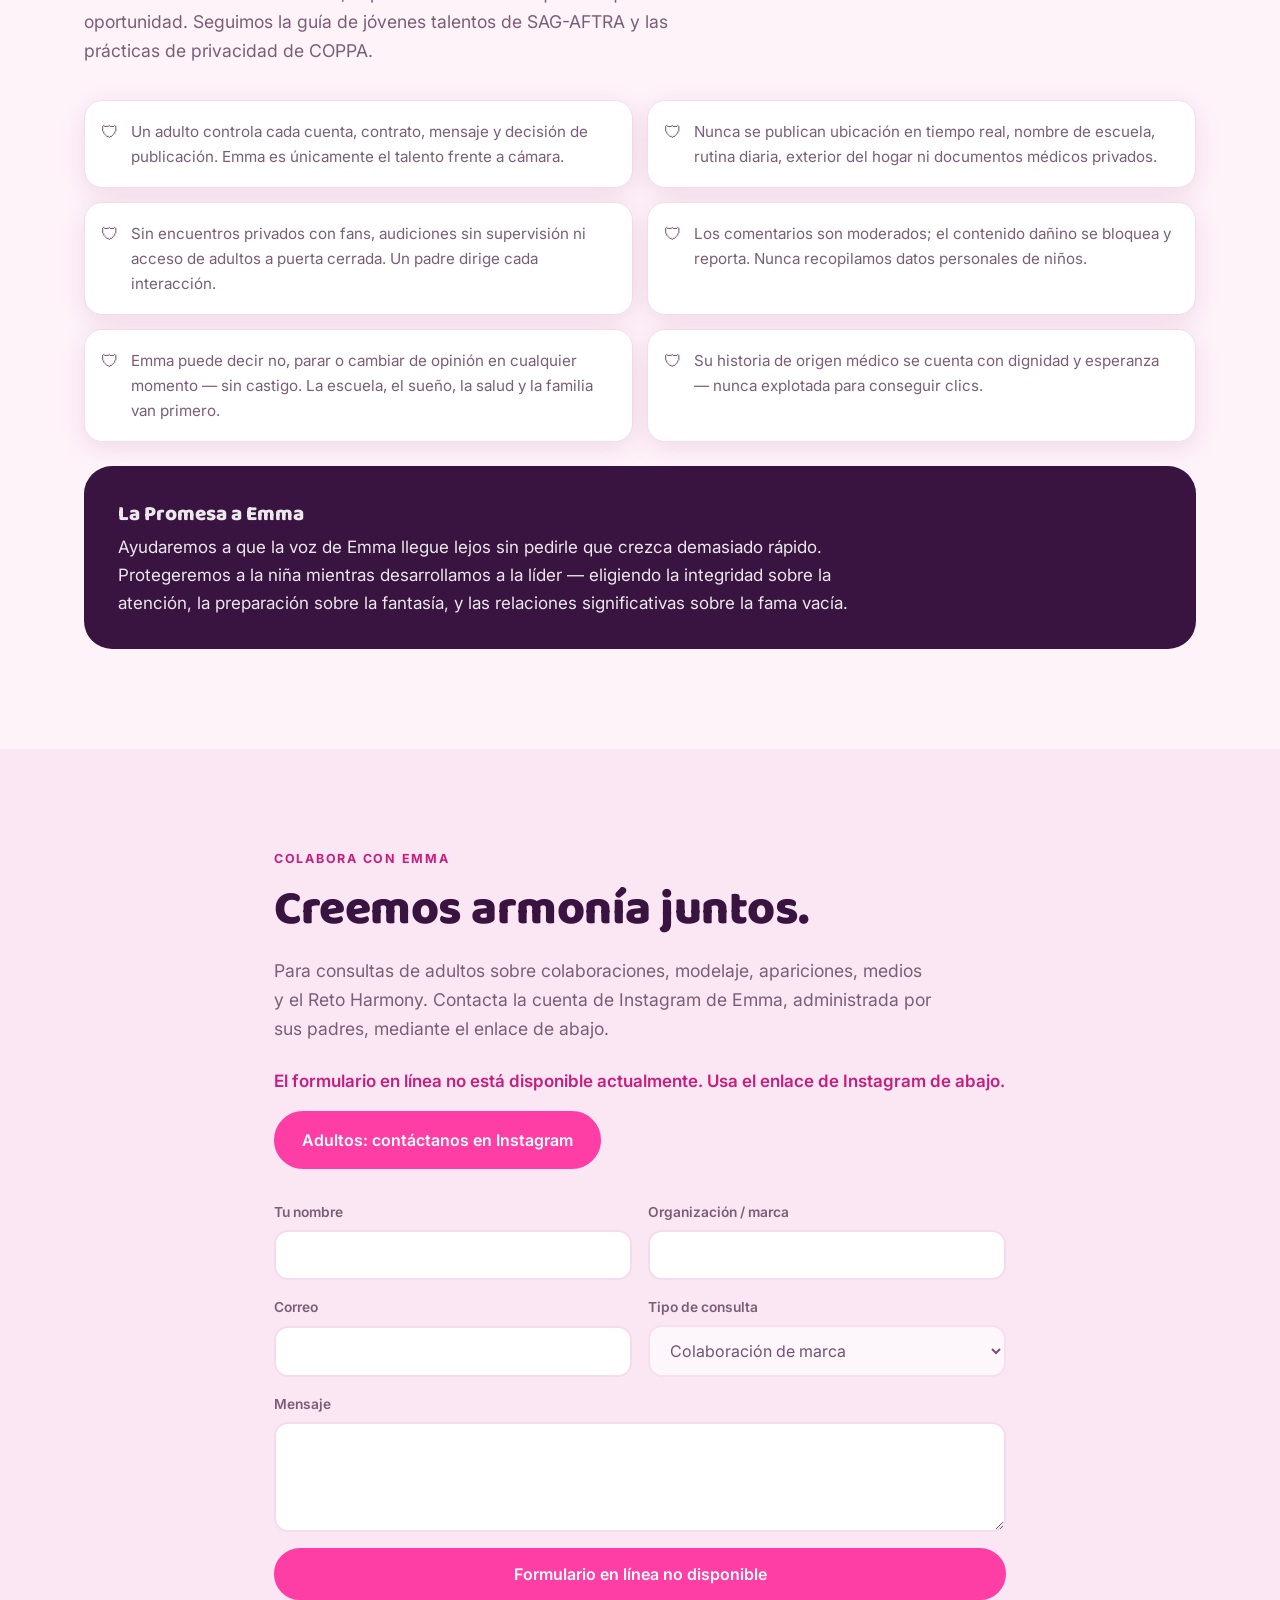
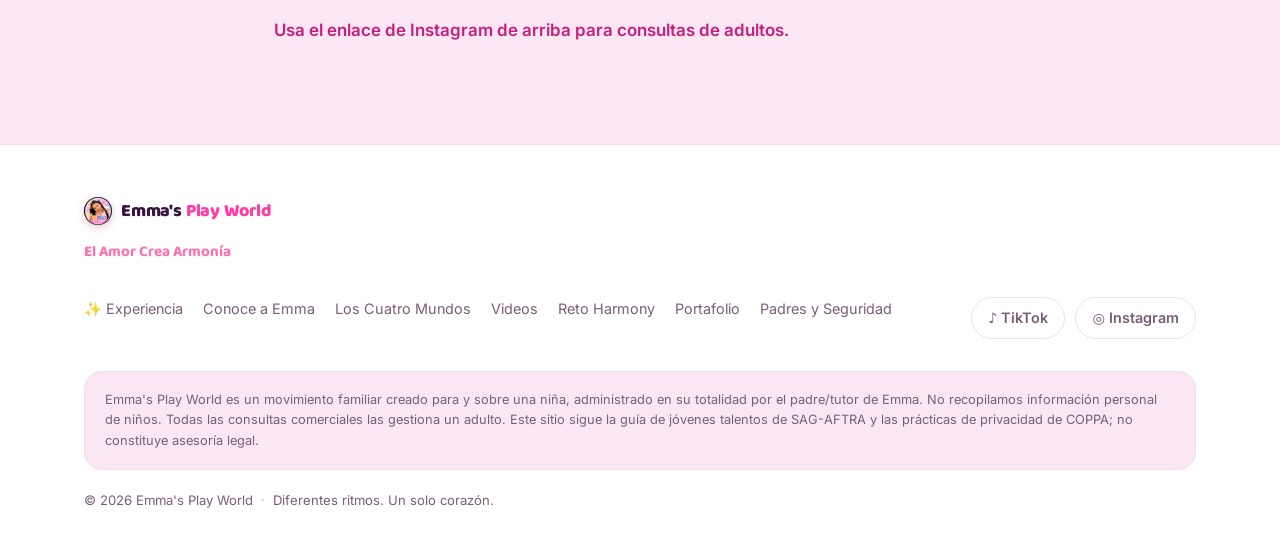
==== commit b5a04bf0: "Improve family activities, navigation and accessible motion while preserving design" ====
--- a/es/index.html
+++ b/es/index.html
@@ -230,7 +230,7 @@
         <span class="pill pill--pink"   data-en="Lead" data-pt="Liderar"   data-es="Guía"  data-zh="引领" data-ko="리드" data-fr="Guider">Guía</span>
       </p>
 
-      <p class="hero__sub" data-en="Welcome to Emma's Play World — a children's movement of love, dance, creativity, courage and multicultural harmony. Emma makes joyful videos in many languages, helping kids believe that when we choose love, we create harmony." data-pt="Bem-vindo ao Emma's Play World — um movimento infantil de amor, dança, criatividade, coragem e harmonia multicultural. A Emma cria vídeos alegres em vários idiomas, ajudando as crianças a acreditar que, quando escolhemos o amor, criamos harmonia." data-es="Bienvenido a Emma's Play World — un movimiento infantil de amor, baile, creatividad, valentía y armonía multicultural. Emma hace videos alegres en varios idiomas, ayudando a los niños a creer que cuando elegimos el amor, creamos armonía." data-zh="欢迎来到Emma's Play World——一个充满爱、舞蹈、创意、勇气与多元文化和谐的儿童运动。Emma用多种语言制作快乐的视频，帮助孩子们相信：当我们选择爱，就能创造和谐。" data-ko="엠마의 플레이 월드에 오신 걸 환영해요 — 사랑, 춤, 창의력, 용기, 그리고 다문화 하모니의 어린이 무브먼트예요. 엠마는 여러 언어로 즐거운 영상을 만들며, 사랑을 선택하면 하모니를 만들 수 있다는 걸 아이들에게 알려줘요." data-fr="Bienvenue dans Emma's Play World — un mouvement d'enfants fait d'amour, de danse, de créativité, de courage et d'harmonie multiculturelle. Emma crée des vidéos joyeuses en plusieurs langues, pour aider les enfants à croire que lorsqu'on choisit l'amour, on crée l'harmonie.">Bienvenido a Emma's Play World — un movimiento infantil de amor, baile, creatividad, valentía y armonía multicultural. Emma hace videos alegres en varios idiomas, ayudando a los niños a creer que cuando elegimos el amor, creamos armonía.</p>
+      <p class="hero__sub" data-en="Free family-friendly videos for children ages 4–12. Dance, create and celebrate kindness with Emma, in many languages. Watch together with a parent." data-pt="Vídeos gratuitos para toda a família, para crianças de 4 a 12 anos. Dance, crie e celebre a bondade com a Emma, em vários idiomas. Assista com um dos pais." data-es="Videos gratuitos para toda la familia, para niños de 4 a 12 años. Baila, crea y celebra la amabilidad con Emma, en muchos idiomas. Míralos con tu madre o tu padre." data-zh="适合4至12岁儿童和家庭观看的免费视频。和 Emma 一起跳舞、创作，用多种语言传递善意。请与家长一起观看。" data-ko="4~12세 어린이를 위한 무료 가족 친화적 영상이에요. 엠마와 함께 여러 언어로 춤추고, 만들고, 친절을 나눠요. 부모님과 함께 시청하세요." data-fr="Vidéos gratuites adaptées à toute la famille, pour les enfants de 4 à 12 ans. Danse, crée et célèbre la gentillesse avec Emma, dans plusieurs langues. Regarde-les avec un parent.">Videos gratuitos para toda la familia, para niños de 4 a 12 años. Baila, crea y celebra la amabilidad con Emma, en muchos idiomas. Míralos con tu madre o tu padre.</p>
 
       <div class="hero__cta">
         <a class="btn btn--gold" href="/experience.html" data-en="✨ Experience" data-pt="✨ Experiência" data-es="✨ Experiencia" data-zh="✨ 沉浸体验" data-ko="✨ 체험" data-fr="✨ Expérience">✨ Experiencia</a>
@@ -306,25 +306,25 @@
     <h2 class="h2" data-en="The Four Worlds of Emma's Play World." data-pt="Os Quatro Mundos do Emma's Play World." data-es="Los Cuatro Mundos de Emma's Play World." data-zh="Emma's Play World的四个世界。" data-ko="엠마의 플레이 월드, 네 개의 세계." data-fr="Les Quatre Mondes d'Emma's Play World.">Los Cuatro Mundos de Emma's Play World.</h2>
 
     <div class="worlds">
-      <article class="world world--dance">
+      <article id="dance-world" class="world world--dance">
         <span class="world__emoji" aria-hidden="true">💃</span>
         <h3 data-en="Dance World" data-pt="Mundo da Dança" data-es="Mundo del Baile" data-zh="舞蹈世界" data-ko="댄스 월드" data-fr="Monde de la Danse">Mundo del Baile</h3>
-        <p data-en="Dance gives emotion a healthy language. Joyful routines, challenges and rehearsals kids can do at home." data-pt="A dança dá à emoção uma linguagem saudável. Rotinas alegres, desafios e ensaios que as crianças podem fazer em casa." data-es="El baile le da a la emoción un lenguaje sano. Rutinas alegres, retos y ensayos que los niños pueden hacer en casa." data-zh="舞蹈让情感有了健康的语言。孩子们可以在家跟着做的快乐律动、挑战和排练。" data-ko="춤은 감정에 건강한 언어를 줘요. 집에서 따라 할 수 있는 즐거운 루틴, 챌린지, 연습." data-fr="La danse donne à l'émotion un langage sain. Des chorégraphies joyeuses, des défis et des répétitions que les enfants peuvent faire à la maison.">El baile le da a la emoción un lenguaje sano. Rutinas alegres, retos y ensayos que los niños pueden hacer en casa.</p>
+        <p data-en="Dance gives emotion a healthy language. Joyful routines, challenges and rehearsals kids can do at home. Try a video together at home." data-pt="A dança dá à emoção uma linguagem saudável. Rotinas alegres, desafios e ensaios que as crianças podem fazer em casa. Experimente um vídeo em família em casa." data-es="El baile le da a la emoción un lenguaje sano. Rutinas alegres, retos y ensayos que los niños pueden hacer en casa. Prueben un video juntos en casa." data-zh="舞蹈让情感有了健康的语言。孩子们可以在家跟着做的快乐律动、挑战和排练。 在家一起跟着视频试一试。" data-ko="춤은 감정에 건강한 언어를 줘요. 집에서 따라 할 수 있는 즐거운 루틴, 챌린지, 연습. 집에서 함께 영상을 보고 따라 해 보세요." data-fr="La danse donne à l'émotion un langage sain. Des chorégraphies joyeuses, des défis et des répétitions que les enfants peuvent faire à la maison. Essayez une vidéo ensemble à la maison.">El baile le da a la emoción un lenguaje sano. Rutinas alegres, retos y ensayos que los niños pueden hacer en casa. Prueben un video juntos en casa.</p>
       </article>
-      <article class="world world--create">
+      <article id="create-world" class="world world--create">
         <span class="world__emoji" aria-hidden="true">🎨</span>
         <h3 data-en="Creative World" data-pt="Mundo Criativo" data-es="Mundo Creativo" data-zh="创意世界" data-ko="크리에이티브 월드" data-fr="Monde Créatif">Mundo Creativo</h3>
-        <p data-en="Children are builders, artists and dreamers. Crafts, fashion, imaginative play, drawing and storytelling." data-pt="As crianças são construtoras, artistas e sonhadoras. Artesanato, moda, brincadeiras imaginativas, desenho e histórias." data-es="Los niños son constructores, artistas y soñadores. Manualidades, moda, juego imaginativo, dibujo y cuentos." data-zh="孩子是建造者、艺术家和梦想家。手工、时尚、想象力游戏、绘画和讲故事。" data-ko="아이들은 만드는 사람, 예술가, 꿈꾸는 사람이에요. 만들기, 패션, 상상 놀이, 그림, 이야기." data-fr="Les enfants sont des bâtisseurs, des artistes et des rêveurs. Bricolage, mode, jeux imaginatifs, dessin et contes.">Los niños son constructores, artistas y soñadores. Manualidades, moda, juego imaginativo, dibujo y cuentos.</p>
+        <p data-en="Children are builders, artists and dreamers. Crafts, fashion, imaginative play, drawing and storytelling. Draw a picture of something that makes you happy." data-pt="As crianças são construtoras, artistas e sonhadoras. Artesanato, moda, brincadeiras imaginativas, desenho e histórias. Desenhe algo que deixa você feliz." data-es="Los niños son constructores, artistas y soñadores. Manualidades, moda, juego imaginativo, dibujo y cuentos. Dibuja algo que te haga feliz." data-zh="孩子是建造者、艺术家和梦想家。手工、时尚、想象力游戏、绘画和讲故事。 画一幅让你开心的事物。" data-ko="아이들은 만드는 사람, 예술가, 꿈꾸는 사람이에요. 만들기, 패션, 상상 놀이, 그림, 이야기. 나를 행복하게 하는 것을 그려 보세요." data-fr="Les enfants sont des bâtisseurs, des artistes et des rêveurs. Bricolage, mode, jeux imaginatifs, dessin et contes. Dessine quelque chose qui te rend heureux.">Los niños son constructores, artistas y soñadores. Manualidades, moda, juego imaginativo, dibujo y cuentos. Dibuja algo que te haga feliz.</p>
       </article>
-      <article class="world world--culture">
+      <article id="culture-world" class="world world--culture">
         <span class="world__emoji" aria-hidden="true">🌎</span>
         <h3 data-en="Culture World" data-pt="Mundo da Cultura" data-es="Mundo Cultural" data-zh="文化世界" data-ko="컬처 월드" data-fr="Monde des Cultures">Mundo Cultural</h3>
-        <p data-en="Different roots can live in harmony. Phrases in many languages, world rhythms and multicultural celebrations." data-pt="Raízes diferentes podem viver em harmonia. Frases em vários idiomas, ritmos do mundo e celebrações multiculturais." data-es="Raíces distintas pueden vivir en armonía. Frases en muchos idiomas, ritmos del mundo y celebraciones multiculturales." data-zh="不同的根也能和谐共存。多种语言的短语、世界节奏和多元文化庆典。" data-ko="서로 다른 뿌리도 하모니를 이룰 수 있어요. 여러 언어의 표현, 세계의 리듬, 다문화 축제." data-fr="Des racines différentes peuvent vivre en harmonie. Des expressions en plusieurs langues, des rythmes du monde et des fêtes multiculturelles.">Raíces distintas pueden vivir en armonía. Frases en muchos idiomas, ritmos del mundo y celebraciones multiculturales.</p>
+        <p data-en="Different roots can live in harmony. Phrases in many languages, world rhythms and multicultural celebrations. Share a greeting or song from your family." data-pt="Raízes diferentes podem viver em harmonia. Frases em vários idiomas, ritmos do mundo e celebrações multiculturais. Compartilhe uma saudação ou uma canção da sua família." data-es="Raíces distintas pueden vivir en armonía. Frases en muchos idiomas, ritmos del mundo y celebraciones multiculturales. Comparte un saludo o una canción de tu familia." data-zh="不同的根也能和谐共存。多种语言的短语、世界节奏和多元文化庆典。 分享家人的一句问候或一首歌。" data-ko="서로 다른 뿌리도 하모니를 이룰 수 있어요. 여러 언어의 표현, 세계의 리듬, 다문화 축제. 우리 가족의 인사말이나 노래를 나눠 보세요." data-fr="Des racines différentes peuvent vivre en harmonie. Des expressions en plusieurs langues, des rythmes du monde et des fêtes multiculturelles. Partage une salutation ou une chanson de ta famille.">Raíces distintas pueden vivir en armonía. Frases en muchos idiomas, ritmos del mundo y celebraciones multiculturales. Comparte un saludo o una canción de tu familia.</p>
       </article>
-      <article class="world world--kind">
+      <article id="kindness-world" class="world world--kind">
         <span class="world__emoji" aria-hidden="true">💛</span>
         <h3 data-en="Kindness World" data-pt="Mundo da Bondade" data-es="Mundo de la Bondad" data-zh="善良世界" data-ko="카인드니스 월드" data-fr="Monde de la Gentillesse">Mundo de la Bondad</h3>
-        <p data-en="Kindness creates safety and connection. Love notes, family moments and simple kindness missions." data-pt="A bondade cria segurança e conexão. Bilhetes de amor, momentos em família e missões simples de bondade." data-es="La bondad crea seguridad y conexión. Notas de amor, momentos en familia y misiones sencillas de bondad." data-zh="善良带来安全与连结。爱心便条、家庭时光和简单的善良小任务。" data-ko="친절은 안전과 연결을 만들어요. 사랑의 쪽지, 가족의 순간, 그리고 간단한 친절 미션." data-fr="La gentillesse crée la sécurité et le lien. Petits mots d'amour, moments en famille et petites missions de gentillesse.">La bondad crea seguridad y conexión. Notas de amor, momentos en familia y misiones sencillas de bondad.</p>
+        <p data-en="Kindness creates safety and connection. Love notes, family moments and simple kindness missions. Make a thank-you note for someone." data-pt="A bondade cria segurança e conexão. Bilhetes de amor, momentos em família e missões simples de bondade. Faça um bilhete de agradecimento para alguém." data-es="La bondad crea seguridad y conexión. Notas de amor, momentos en familia y misiones sencillas de bondad. Haz una nota de agradecimiento para alguien." data-zh="善良带来安全与连结。爱心便条、家庭时光和简单的善良小任务。 为一个人写一张感谢卡。" data-ko="친절은 안전과 연결을 만들어요. 사랑의 쪽지, 가족의 순간, 그리고 간단한 친절 미션. 누군가에게 감사 카드를 만들어 보세요." data-fr="La gentillesse crée la sécurité et le lien. Petits mots d'amour, moments en famille et petites missions de gentillesse. Prépare un petit mot de remerciement pour quelqu'un.">La bondad crea seguridad y conexión. Notas de amor, momentos en familia y misiones sencillas de bondad. Haz una nota de agradecimiento para alguien.</p>
       </article>
     </div>
   </div>
@@ -398,14 +398,23 @@
     </div>
 
     <div class="counter">
-      <div class="counter__item"><span class="counter__num">🔲</span><span class="counter__label" data-en="Families dancing" data-pt="Famílias dançando" data-es="Familias bailando" data-zh="跳舞的家庭" data-ko="함께 춤춘 가족" data-fr="Familles qui dansent">Familias bailando</span></div>
-      <div class="counter__item"><span class="counter__num">🔲</span><span class="counter__label" data-en="Cultures" data-pt="Culturas" data-es="Culturas" data-zh="文化" data-ko="문화" data-fr="Cultures">Culturas</span></div>
-      <div class="counter__item"><span class="counter__num">🔲</span><span class="counter__label" data-en="Cities" data-pt="Cidades" data-es="Ciudades" data-zh="城市" data-ko="도시" data-fr="Villes">Ciudades</span></div>
-    </div>
-    <p class="counter__note" data-en="A public celebration of participation — never children's private data." data-pt="Uma celebração pública da participação — nunca dados privados das crianças." data-es="Una celebración pública de la participación — nunca datos privados de los niños." data-zh="一场公开庆祝参与的活动——绝不涉及儿童的私人数据。" data-ko="참여를 함께 축하하는 공개 집계 — 아이들의 개인정보는 절대 포함하지 않아요." data-fr="Une célébration publique de la participation — jamais les données privées des enfants.">Una celebración pública de la participación — nunca datos privados de los niños.</p>
+      <div class="counter__item"><span class="counter__num" data-en="Families" data-pt="Famílias" data-es="Familias" data-zh="家庭" data-ko="가족" data-fr="Familles">Familias</span><span class="counter__label" data-en="together" data-pt="juntas" data-es="juntas" data-zh="一起同乐" data-ko="함께" data-fr="ensemble">juntas</span></div>
+      <div class="counter__item"><span class="counter__num" data-en="Cultures" data-pt="Culturas" data-es="Culturas" data-zh="文化" data-ko="문화" data-fr="Cultures">Culturas</span><span class="counter__label" data-en="welcome" data-pt="bem-vindas" data-es="bienvenidas" data-zh="欢迎每种文化" data-ko="모두 환영해요" data-fr="bienvenues">bienvenidas</span></div>
+      <div class="counter__item"><span class="counter__num" data-en="Dance" data-pt="Dance" data-es="Baila" data-zh="起舞" data-ko="춤" data-fr="Dansez">Baila</span><span class="counter__label" data-en="anywhere" data-pt="onde você estiver" data-es="donde estés" data-zh="随时随地" data-ko="어디서나" data-fr="où que vous soyez">donde estés</span></div>
+    </div>
+    <p class="counter__note" data-en="Enjoy this activity together at home. No signup or public post is needed." data-pt="Divirtam-se com esta atividade em casa. Não é preciso se cadastrar nem publicar nada." data-es="Disfruten esta actividad juntos en casa. No hace falta registrarse ni publicar nada." data-zh="在家一起享受这个活动。无需注册，也无需公开发布。" data-ko="집에서 함께 즐겨 보세요. 가입하거나 공개 게시물을 올릴 필요가 없어요." data-fr="Amusez-vous ensemble à la maison. Aucune inscription ni publication n'est nécessaire.">Disfruten esta actividad juntos en casa. No hace falta registrarse ni publicar nada.</p>
 
     <div class="challenge__cta">
-      <a class="btn btn--gold" href="#partners" data-en="Get the free family activity" data-pt="Receba a atividade gratuita para a família" data-es="Obtén la actividad familiar gratis" data-zh="获取免费家庭活动" data-ko="무료 가족 액티비티 받기" data-fr="Obtenir l'activité familiale gratuite">Obtén la actividad familiar gratis</a>
+      <a class="btn btn--gold" href="#challenge-steps" data-en="Try the family activity" data-pt="Experimente a atividade em família" data-es="Prueba la actividad en familia" data-zh="一起试试家庭活动" data-ko="가족 활동을 해 보세요" data-fr="Essayez l'activité en famille">Prueba la actividad en familia</a>
+    </div>
+
+    <div class="challenge__head" id="challenge-steps">
+      <h3 class="h2 h2--light" data-en="Try the family activity" data-pt="Experimente a atividade em família" data-es="Prueba la actividad en familia" data-zh="一起试试家庭活动" data-ko="가족 활동을 해 보세요" data-fr="Essayez l'activité en famille">Prueba la actividad en familia</h3>
+      <ol class="lead lead--light">
+        <li data-en="With a parent or caregiver, choose music together and make room to move." data-pt="Com um dos pais ou responsável, escolham uma música e preparem espaço para se movimentar." data-es="Con un padre, madre o cuidador, elijan música y hagan espacio para moverse." data-zh="和家长或照护者一起选一首音乐，腾出活动空间。" data-ko="부모님이나 보호자와 함께 음악을 고르고 움직일 공간을 마련해요." data-fr="Avec un parent ou un adulte responsable, choisissez une musique et faites de la place pour bouger.">Con un padre, madre o cuidador, elijan música y hagan espacio para moverse.</li>
+        <li data-en="Create your own eight-count dance. Finish by making a heart with your hands, then opening them outward like a globe." data-pt="Criem sua própria dança de oito tempos. Terminem formando um coração com as mãos e depois abrindo-as como um globo." data-es="Creen su propio baile de ocho tiempos. Terminen formando un corazón con las manos y abriéndolas como un globo." data-zh="编一段自己的八拍舞蹈。最后用双手比心，再像地球一样向外展开。" data-ko="우리만의 여덟 박자 춤을 만들어요. 마지막에는 손으로 하트를 만든 뒤 지구본처럼 바깥으로 펼쳐요." data-fr="Inventez votre danse en huit temps. Terminez en formant un cœur avec les mains, puis en les ouvrant comme un globe.">Creen su propio baile de ocho tiempos. Terminen formando un corazón con las manos y abriéndolas como un globo.</li>
+        <li data-en="Repeat in your own style and enjoy it together. You do not need to record or post it." data-pt="Repitam do seu jeito e divirtam-se juntos. Não é preciso gravar nem publicar." data-es="Repitan a su manera y disfruten juntos. No hace falta grabarlo ni publicarlo." data-zh="按自己的风格再跳一次，一起享受快乐。无需录制或发布。" data-ko="우리만의 스타일로 다시 추며 함께 즐겨요. 촬영하거나 게시할 필요는 없어요." data-fr="Recommencez à votre façon et amusez-vous ensemble. Vous n'avez pas besoin de filmer ni de publier.">Repitan a su manera y disfruten juntos. No hace falta grabarlo ni publicarlo.</li>
+      </ol>
     </div>
   </div>
 </section>
@@ -421,11 +430,11 @@
       <div class="modelcard">
         <h3 data-en="Model &amp; talent card" data-pt="Cartão de modelo &amp; talento" data-es="Ficha de modelo y talento" data-zh="模特与才艺卡" data-ko="모델 & 탤런트 카드" data-fr="Fiche mannequin et talent">Ficha de modelo y talento</h3>
         <dl class="modelcard__grid">
-          <div><dt data-en="Age range" data-pt="Faixa etária" data-es="Rango de edad" data-zh="年龄段" data-ko="연령대" data-fr="Tranche d'âge">Rango de edad</dt><dd>🔲</dd></div>
+          <div><dt data-en="Age range" data-pt="Faixa etária" data-es="Rango de edad" data-zh="年龄段" data-ko="연령대" data-fr="Tranche d'âge">Rango de edad</dt><dd data-en="Available on request" data-pt="Disponível mediante solicitação" data-es="Disponible a petición" data-zh="可联系咨询" data-ko="요청 시 안내" data-fr="Disponible sur demande">Disponible a petición</dd></div>
           <div><dt data-en="Languages" data-pt="Idiomas" data-es="Idiomas" data-zh="语言" data-ko="언어" data-fr="Langues">Idiomas</dt><dd data-en="EN · ES · FR · ZH · KO" data-pt="EN · ES · FR · ZH · KO" data-es="EN · ES · FR · ZH · KO" data-zh="英 · 西 · 法 · 中 · 韩" data-ko="영 · 스 · 프 · 중 · 한" data-fr="EN · ES · FR · ZH · KO">EN · ES · FR · ZH · KO</dd></div>
           <div><dt data-en="Skills" data-pt="Habilidades" data-es="Habilidades" data-zh="技能" data-ko="스킬" data-fr="Compétences">Habilidades</dt><dd data-en="Ballet · Dance · Modeling · On-camera" data-pt="Balé · Dança · Modelo · Câmera" data-es="Ballet · Baile · Modelaje · En cámara" data-zh="芭蕾 · 舞蹈 · 模特 · 出镜" data-ko="발레 · 춤 · 모델 · 카메라" data-fr="Ballet · Danse · Mannequinat · Caméra">Ballet · Baile · Modelaje · En cámara</dd></div>
-          <div><dt data-en="Sizes" data-pt="Tamanhos" data-es="Tallas" data-zh="尺码" data-ko="사이즈" data-fr="Tailles">Tallas</dt><dd>🔲</dd></div>
-          <div><dt data-en="Location region" data-pt="Região" data-es="Región" data-zh="所在地区" data-ko="지역" data-fr="Région">Región</dt><dd data-en="🔲 (region only — no address)" data-pt="🔲 (apenas região — sem endereço)" data-es="🔲 (solo región — sin dirección)" data-zh="🔲（仅地区——不含地址）" data-ko="🔲 (지역만 — 주소 없음)" data-fr="🔲 (région seulement — sans adresse)">🔲 (solo región — sin dirección)</dd></div>
+          <div><dt data-en="Sizes" data-pt="Tamanhos" data-es="Tallas" data-zh="尺码" data-ko="사이즈" data-fr="Tailles">Tallas</dt><dd data-en="Available on request" data-pt="Disponível mediante solicitação" data-es="Disponible a petición" data-zh="可联系咨询" data-ko="요청 시 안내" data-fr="Disponible sur demande">Disponible a petición</dd></div>
+          <div><dt data-en="Location region" data-pt="Região" data-es="Región" data-zh="所在地区" data-ko="지역" data-fr="Région">Región</dt><dd data-en="Available on request" data-pt="Disponível mediante solicitação" data-es="Disponible a petición" data-zh="可联系咨询" data-ko="요청 시 안내" data-fr="Disponible sur demande">Disponible a petición</dd></div>
           <div><dt data-en="Represented by" data-pt="Representada por" data-es="Representada por" data-zh="代理" data-ko="대리인" data-fr="Représentée par">Representada por</dt><dd data-en="Parent / manager" data-pt="Pai/mãe / responsável" data-es="Padre / representante" data-zh="家长 / 经纪人" data-ko="부모 / 매니저" data-fr="Parent / manager">Padre / representante</dd></div>
         </dl>
       </div>
@@ -516,28 +525,29 @@
   <div class="wrap contact">
     <p class="kicker" data-en="Partner with Emma" data-pt="Seja parceiro da Emma" data-es="Colabora con Emma" data-zh="与Emma合作" data-ko="엠마와 협업" data-fr="Collaborer avec Emma">Colabora con Emma</p>
     <h2 class="h2" data-en="Let's create harmony together." data-pt="Vamos criar harmonia juntos." data-es="Creemos armonía juntos." data-zh="让我们一起创造和谐。" data-ko="함께 하모니를 만들어요." data-fr="Créons l'harmonie ensemble.">Creemos armonía juntos.</h2>
-    <p class="lead" data-en="For partnerships, modeling, appearances, media and the Harmony Challenge. A parent/manager reviews and answers every message. All activity is parent-supervised and designed around child safety." data-pt="Para parcerias, modelo, aparições, imprensa e o Desafio da Harmonia. Um dos pais/responsável revisa e responde a cada mensagem. Toda atividade é supervisionada pelos pais e pensada com base na segurança da criança." data-es="Para colaboraciones, modelaje, apariciones, medios y el Reto Harmony. Un padre/representante revisa y responde cada mensaje. Toda actividad es supervisada por un padre y diseñada en torno a la seguridad infantil." data-zh="洽谈合作、模特、出席、媒体和和谐挑战。每一条消息都由家长/经纪人查看并回复。所有活动均由家长监督，并围绕儿童安全设计。" data-ko="협업, 모델, 출연, 미디어, 하모니 챌린지 문의. 모든 메시지는 부모/매니저가 확인하고 답변해요. 모든 활동은 부모 감독 하에, 아동 안전을 중심으로 설계돼요." data-fr="Pour les partenariats, le mannequinat, les apparitions, les médias et le Défi Harmony. Un parent/manager lit et répond à chaque message. Toute activité est supervisée par un parent et conçue autour de la sécurité de l'enfant.">Para colaboraciones, modelaje, apariciones, medios y el Reto Harmony. Un padre/representante revisa y responde cada mensaje. Toda actividad es supervisada por un padre y diseñada en torno a la seguridad infantil.</p>
-
-    <!-- PLACEHOLDER: wire action= to your provider (see MARKETING.md → Tech). Route to partnerships@emmasplayworld.com -->
-    <form class="cform" id="contactForm" novalidate>
+    <p class="lead" data-en="For adult inquiries about partnerships, modeling, appearances, media and the Harmony Challenge. Contact Emma's parent-managed Instagram account using the link below." data-pt="Para consultas de adultos sobre parcerias, modelo, aparições, imprensa e o Desafio da Harmonia. Entre em contato pelo Instagram da Emma, administrado pelos pais, no link abaixo." data-es="Para consultas de adultos sobre colaboraciones, modelaje, apariciones, medios y el Reto Harmony. Contacta la cuenta de Instagram de Emma, administrada por sus padres, mediante el enlace de abajo." data-zh="成人可咨询合作、模特、出席活动、媒体及和谐挑战。请通过下方链接联系由家长管理的 Emma Instagram 账号。" data-ko="협업, 모델, 출연, 미디어, 하모니 챌린지에 관한 성인 문의를 위한 안내예요. 아래 링크로 부모님이 관리하는 엠마의 인스타그램 계정에 연락해 주세요." data-fr="Pour les demandes d'adultes concernant les partenariats, le mannequinat, les apparitions, les médias et le Défi Harmony. Contactez le compte Instagram d'Emma, géré par ses parents, via le lien ci-dessous.">Para consultas de adultos sobre colaboraciones, modelaje, apariciones, medios y el Reto Harmony. Contacta la cuenta de Instagram de Emma, administrada por sus padres, mediante el enlace de abajo.</p>
+
+    <p class="cform__msg" id="contactAvailability" data-en="The online form is currently unavailable. Please use the Instagram link below." data-pt="O formulário online está indisponível no momento. Use o link do Instagram abaixo." data-es="El formulario en línea no está disponible actualmente. Usa el enlace de Instagram de abajo." data-zh="在线表单目前不可用。请使用下方 Instagram 链接。" data-ko="현재 온라인 양식을 사용할 수 없어요. 아래 인스타그램 링크를 이용해 주세요." data-fr="Le formulaire en ligne est actuellement indisponible. Veuillez utiliser le lien Instagram ci-dessous.">El formulario en línea no está disponible actualmente. Usa el enlace de Instagram de abajo.</p>
+    <a class="btn btn--primary" href="https://www.instagram.com/emmas.playworld" target="_blank" rel="noopener noreferrer" data-en="Adults: contact us on Instagram" data-pt="Adultos: fale conosco pelo Instagram" data-es="Adultos: contáctanos en Instagram" data-zh="成人：通过 Instagram 联系我们" data-ko="성인 문의: 인스타그램으로 연락하기" data-fr="Adultes : contactez-nous sur Instagram">Adultos: contáctanos en Instagram</a>
+    <form class="cform" id="contactForm" aria-describedby="contactAvailability" aria-disabled="true" novalidate>
       <div class="cform__row">
         <label class="field">
           <span data-en="Your name" data-pt="Seu nome" data-es="Tu nombre" data-zh="您的姓名" data-ko="이름" data-fr="Votre nom">Tu nombre</span>
-          <input type="text" name="name" required autocomplete="name">
+          <input disabled type="text" name="name" required autocomplete="name">
         </label>
         <label class="field">
           <span data-en="Organization / brand" data-pt="Organização / marca" data-es="Organización / marca" data-zh="机构 / 品牌" data-ko="기관 / 브랜드" data-fr="Organisation / marque">Organización / marca</span>
-          <input type="text" name="company" autocomplete="organization">
+          <input disabled type="text" name="company" autocomplete="organization">
         </label>
       </div>
       <div class="cform__row">
         <label class="field">
           <span data-en="Email" data-pt="E-mail" data-es="Correo" data-zh="邮箱" data-ko="이메일" data-fr="E-mail">Correo</span>
-          <input type="email" name="email" required autocomplete="email">
+          <input disabled type="email" name="email" required autocomplete="email">
         </label>
         <label class="field">
           <span data-en="Type of inquiry" data-pt="Tipo de contato" data-es="Tipo de consulta" data-zh="咨询类型" data-ko="문의 유형" data-fr="Type de demande">Tipo de consulta</span>
-          <select name="type">
+          <select disabled name="type">
             <option data-en="Brand partnership" data-pt="Parceria de marca" data-es="Colaboración de marca" data-zh="品牌合作" data-ko="브랜드 파트너십" data-fr="Partenariat de marque">Colaboración de marca</option>
             <option data-en="Modeling / appearance" data-pt="Modelo / aparição" data-es="Modelaje / aparición" data-zh="模特 / 出席" data-ko="모델 / 출연" data-fr="Mannequinat / apparition">Modelaje / aparición</option>
             <option data-en="Dance / choreography" data-pt="Dança / coreografia" data-es="Baile / coreografía" data-zh="舞蹈 / 编舞" data-ko="춤 / 안무" data-fr="Danse / chorégraphie">Baile / coreografía</option>
@@ -549,10 +559,10 @@
       </div>
       <label class="field">
         <span data-en="Message" data-pt="Mensagem" data-es="Mensaje" data-zh="留言" data-ko="메시지" data-fr="Message">Mensaje</span>
-        <textarea name="message" rows="4" required></textarea>
+        <textarea disabled name="message" rows="4" required></textarea>
       </label>
-      <button class="btn btn--primary" type="submit" data-en="Send to Emma's manager" data-pt="Enviar para o responsável da Emma" data-es="Enviar al representante de Emma" data-zh="发送给Emma的经纪人" data-ko="엠마의 매니저에게 보내기" data-fr="Envoyer au manager d'Emma">Enviar al representante de Emma</button>
-      <p class="cform__msg" id="contactMsg" role="status" aria-live="polite"></p>
+      <button class="btn btn--primary" type="button" disabled data-en="Online form unavailable" data-pt="Formulário online indisponível" data-es="Formulario en línea no disponible" data-zh="在线表单暂不可用" data-ko="온라인 양식 사용 불가" data-fr="Formulaire en ligne indisponible">Formulario en línea no disponible</button>
+      <p class="cform__msg" id="contactMsg" role="status" aria-live="polite" data-en="Use the Instagram link above for adult inquiries." data-pt="Use o link do Instagram acima para consultas de adultos." data-es="Usa el enlace de Instagram de arriba para consultas de adultos." data-zh="成人咨询请使用上方 Instagram 链接。" data-ko="성인 문의는 위의 인스타그램 링크를 이용해 주세요." data-fr="Pour les demandes d'adultes, utilisez le lien Instagram ci-dessus.">Usa el enlace de Instagram de arriba para consultas de adultos.</p>
     </form>
   </div>
 </section>
--- a/styles.css
+++ b/styles.css
@@ -121,7 +121,7 @@
   padding: 14px 26px; border-radius: 999px; border: 2px solid var(--btn-bd);
   background: var(--btn-bg); color: var(--btn-fg);
   font-family: var(--font-body); font-size: 1rem; font-weight: 600;
-  text-decoration: none; cursor: pointer; white-space: nowrap;
+  text-decoration: none; cursor: pointer; white-space: normal; max-width: 100%; text-align: center;
   transition: transform var(--t), box-shadow var(--t), background var(--t), border-color var(--t);
 }
 .btn:hover { transform: translateY(-2px); box-shadow: var(--shadow); }
@@ -146,11 +146,12 @@
 /* ── nav ── */
 .nav { position: sticky; top: 0; z-index: 100; background: color-mix(in srgb, var(--bg) 86%, transparent); backdrop-filter: blur(14px) saturate(1.4); border-bottom: 1px solid transparent; transition: border-color var(--t), background var(--t); }
 .nav.is-stuck { border-bottom-color: var(--line); }
-.nav__inner { display: flex; align-items: center; gap: 20px; height: 72px; }
-.nav__links { display: flex; gap: 20px; margin-left: auto; }
-.nav__links a { text-decoration: none; font-size: .92rem; font-weight: 500; color: var(--ink-soft); transition: color var(--t); }
+.nav__inner { display: flex; align-items: center; gap: 12px; height: 72px; max-width: 1440px; }
+.nav__links { display: flex; gap: 8px; margin-left: auto; }
+.nav__links a { text-decoration: none; font-size: .92rem; font-weight: 500; color: var(--ink-soft); transition: color var(--t); white-space: nowrap; }
 .nav__links a:hover { color: var(--accent); }
-.nav__tools { display: flex; align-items: center; gap: 10px; }
+.nav__tools { display: flex; align-items: center; gap: 10px; flex-shrink: 0; margin-left: auto; }
+.nav__tools .btn { white-space: nowrap; }
 .langsel { font-family: var(--font-body); font-size: .82rem; font-weight: 600; color: var(--ink); background: transparent; border: 1.5px solid var(--line); border-radius: 999px; padding: 7px 30px 7px 14px; cursor: pointer; appearance: none; -webkit-appearance: none; background-image: url("data:image/svg+xml,%3Csvg xmlns='http://www.w3.org/2000/svg' width='10' height='10' viewBox='0 0 10 10'%3E%3Cpath d='M1 3l4 4 4-4' stroke='%23A24CE0' stroke-width='1.6' fill='none' stroke-linecap='round'/%3E%3C/svg%3E"); background-repeat: no-repeat; background-position: right 12px center; transition: border-color var(--t); }
 .langsel:hover { border-color: var(--accent); }
 .langsel:focus-visible { outline: 3px solid var(--pink); outline-offset: 2px; }
@@ -165,7 +166,7 @@
 .nav__burger-close { display: none; }
 .nav--open .nav__burger-open { display: none; }
 .nav--open .nav__burger-close { display: block; }
-@media (max-width: 1040px) {
+@media (max-width: 1439px) {
   .nav__burger { display: grid; }
   .nav__links { display: none; position: absolute; top: 100%; left: 0; right: 0; flex-direction: column; gap: 0; margin: 0;
     padding: 6px 5vw 14px; background: color-mix(in srgb, var(--bg) 97%, transparent); backdrop-filter: blur(16px) saturate(1.4);
@@ -174,7 +175,21 @@
   .nav__links a { padding: 14px 6px; font-size: 1.08rem; border-bottom: 1px solid var(--line); }
   .nav__links a:last-child { border-bottom: none; }
 }
-@media (max-width: 560px) { .nav__tools .btn { display: none; } }
+@media (max-width: 560px) {
+  .nav__tools .btn { display: none; }
+  #themeToggle { display: none; }
+  .langsel { font-size: .76rem; padding: 6px 24px 6px 11px; }
+  .nav__inner { gap: 12px; }
+  .nav__tools { gap: 8px; }
+}
+@media (max-width: 380px) {
+  .nav__inner { padding-inline: 10px; gap: 6px; }
+  .nav__inner .brand { gap: 6px; }
+  .nav__inner .brand__text { font-size: .9rem; }
+  .nav__inner .brand__logo { width: 28px; height: 28px; }
+  .nav__tools { gap: 6px; }
+  .langsel { max-width: 78px; }
+}
 
 /* ── hero ── */
 .hero { position: relative; padding: clamp(44px, 7vw, 84px) 0 clamp(52px, 8vw, 92px); overflow: hidden; }
@@ -240,7 +255,8 @@
 .manifesto__sign { margin-top: 1.4rem; font-weight: 600; color: var(--coral); font-family: var(--font-display); font-size: 1.1rem; }
 
 /* ── the four worlds ── */
-.worlds { display: grid; grid-template-columns: repeat(auto-fit, minmax(240px, 1fr)); gap: 18px; margin-top: 2.6rem; }
+.worlds { display: grid; grid-template-columns: repeat(auto-fit, minmax(min(100%, 240px), 1fr)); gap: 18px; margin-top: 2.6rem; }
+.world { scroll-margin-top: 90px; }
 .world { position: relative; padding: 32px 26px; border-radius: var(--r-lg); background: var(--surface); border: 1px solid var(--line); transition: transform var(--t), box-shadow var(--t); overflow: hidden; }
 .world::before { content: ""; position: absolute; inset: 0 0 auto 0; height: 6px; }
 .world--dance::before { background: var(--sky); }
@@ -286,15 +302,18 @@
 .vidgrid__cta { text-align: center; margin: 0 0 .5rem; }
 
 /* ── harmony challenge ── */
-.challenge { background: var(--sky); position: relative; overflow: hidden; }
-[data-theme="dark"] .challenge { background: #34174A; }
+.challenge { --challenge-ink: var(--navy); background: var(--sky); position: relative; overflow: hidden; }
+[data-theme="dark"] .challenge { --challenge-ink: #fff; background: #34174A; }
+.challenge .h2--light, .challenge .lead--light, .challenge .kicker--light,
+.challenge .counter__item, .challenge .counter__note { color: var(--challenge-ink); }
+#challenge-steps { color: var(--challenge-ink); }
 .challenge::after { content: ""; position: absolute; inset: 0; opacity: .5; background: radial-gradient(40% 60% at 88% 0%, rgba(255,111,94,.5), transparent 70%), radial-gradient(40% 55% at 4% 100%, rgba(255,200,61,.4), transparent 70%); }
 .challenge .wrap { position: relative; z-index: 1; }
 .challenge__head { max-width: 62ch; }
 .counter { display: grid; grid-template-columns: repeat(3, 1fr); gap: 14px; margin: 2.4rem 0 .6rem; max-width: 620px; }
 @media (max-width: 520px) { .counter { grid-template-columns: 1fr; } }
 .counter__item { background: rgba(255,255,255,.14); backdrop-filter: blur(6px); border: 1px solid rgba(255,255,255,.25); border-radius: var(--r); padding: 22px; text-align: center; color: #fff; }
-.counter__num { display: block; font-family: var(--font-display); font-weight: 800; font-size: 2rem; line-height: 1; }
+.counter__num { display: block; font-family: var(--font-display); font-weight: 800; font-size: clamp(1.25rem, 2.5vw, 2rem); line-height: 1.15; overflow-wrap: anywhere; }
 .counter__label { font-size: .84rem; opacity: .9; }
 .counter__note { color: rgba(255,255,255,.85); font-size: .86rem; margin: 0 0 1.8rem; }
 .challenge__cta { display: flex; gap: 14px; flex-wrap: wrap; }
@@ -308,7 +327,7 @@
 .modelcard__grid div { display: flex; justify-content: space-between; gap: 12px; border-bottom: 1px dashed var(--line); padding-bottom: 10px; }
 .modelcard__grid dt { margin: 0; font-size: .82rem; color: var(--ink-soft); font-weight: 600; }
 .modelcard__grid dd { margin: 0; font-size: .9rem; font-weight: 600; text-align: right; }
-.offer { display: grid; grid-template-columns: repeat(auto-fit, minmax(220px, 1fr)); gap: 16px; }
+.offer { display: grid; grid-template-columns: repeat(auto-fit, minmax(min(100%, 220px), 1fr)); gap: 16px; }
 .offer__item { background: var(--surface); border: 1px solid var(--line); border-radius: var(--r); padding: 24px; box-shadow: var(--shadow); }
 .offer__item h3 { font-size: 1.12rem; }
 .offer__item p { margin: 0; color: var(--ink-soft); font-size: .95rem; }
@@ -335,6 +354,8 @@
 .field input:focus, .field select:focus, .field textarea:focus { outline: none; border-color: var(--accent); }
 .field textarea { resize: vertical; }
 .cform__msg { min-height: 1.4em; margin: 0; font-weight: 600; color: var(--accent-ink); }
+.cform :disabled { cursor: not-allowed; }
+#contactAvailability { margin: 1.5rem 0 1rem; }
 [data-theme="dark"] .cform__msg { color: var(--accent); }
 
 /* ── footer ── */
